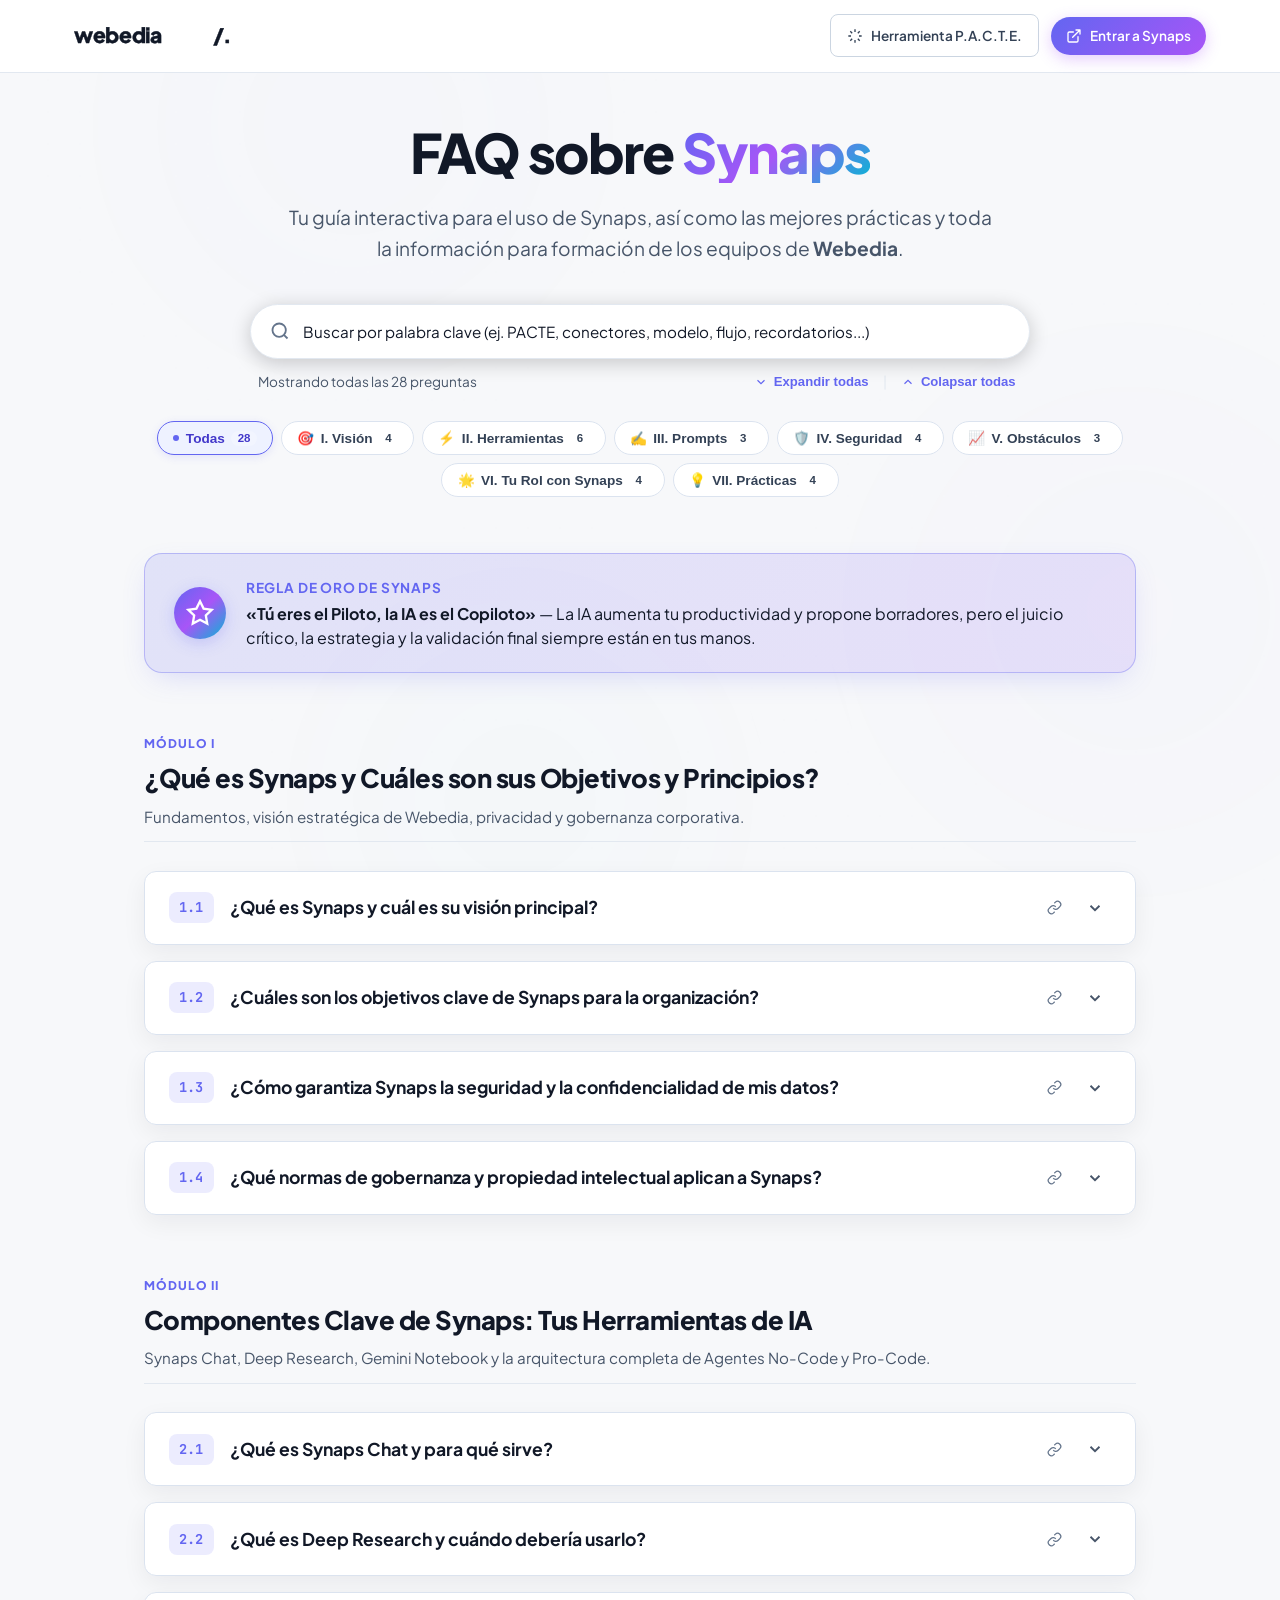
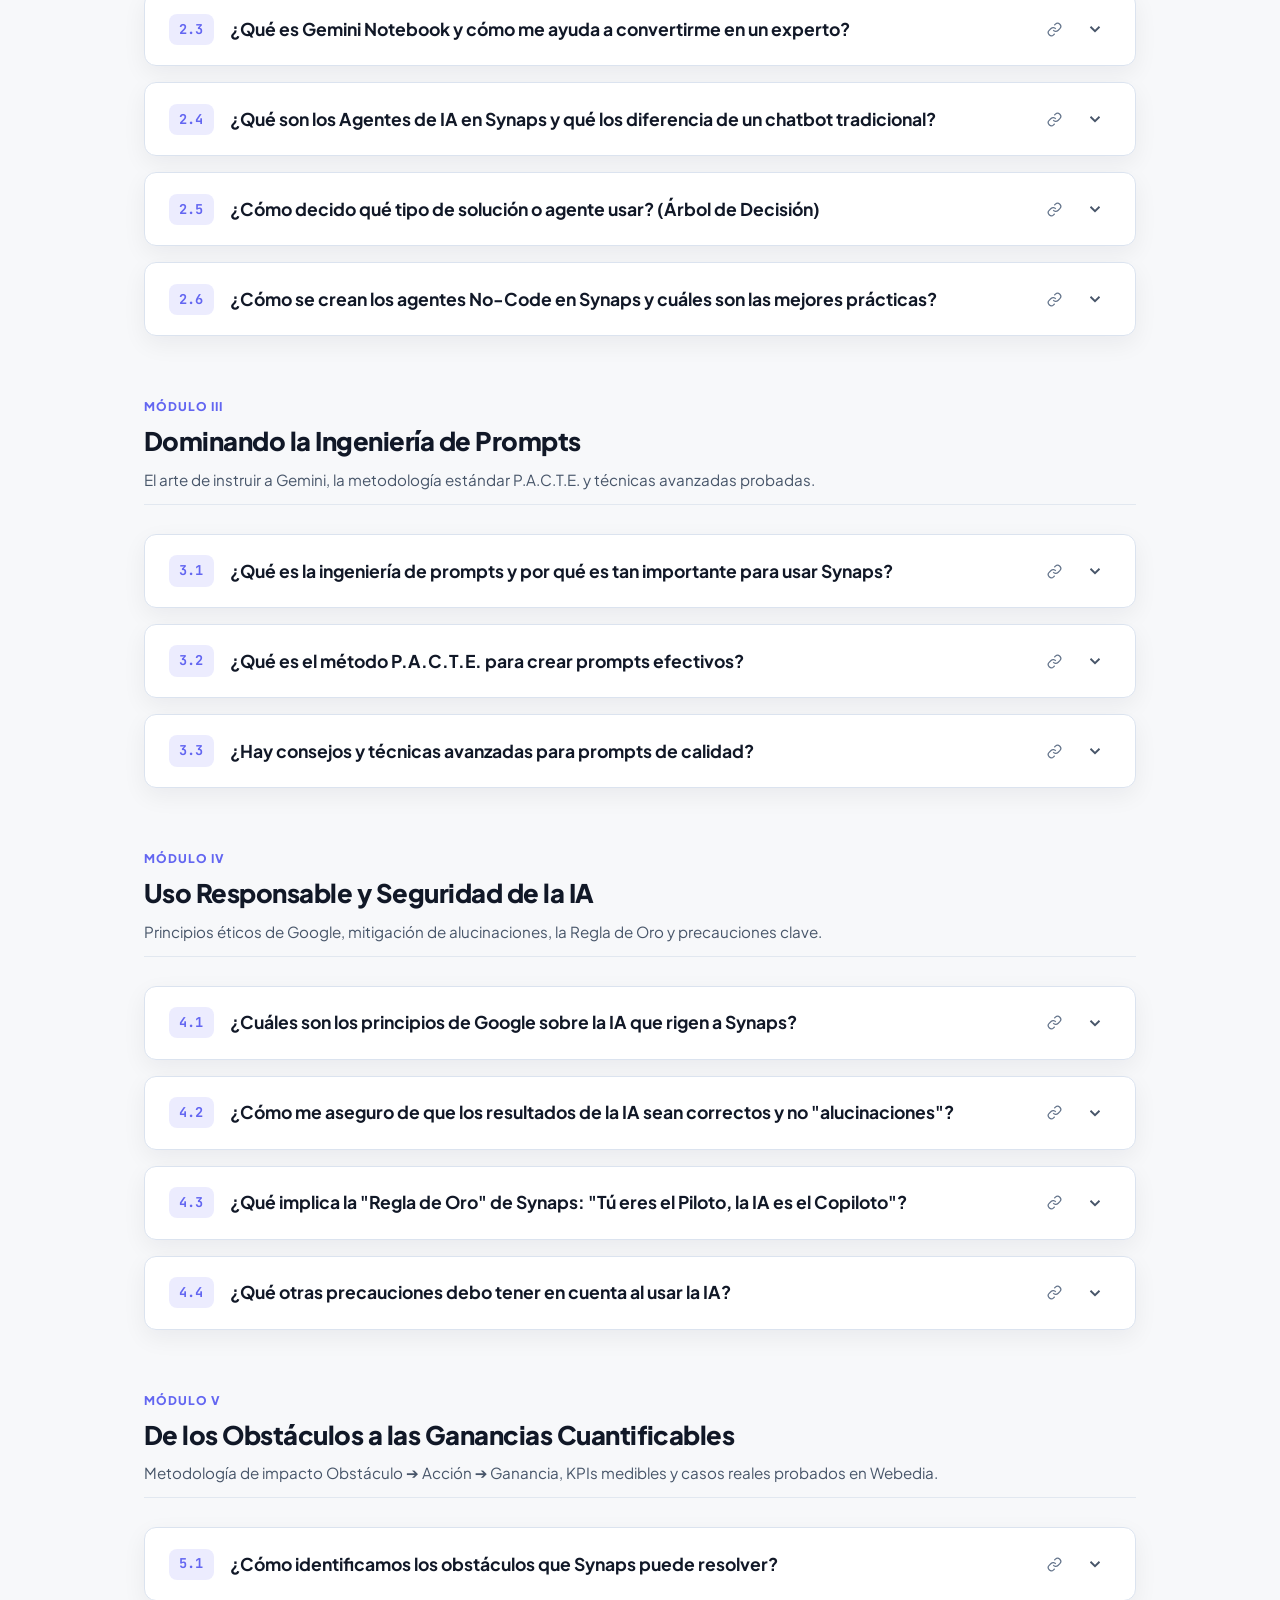
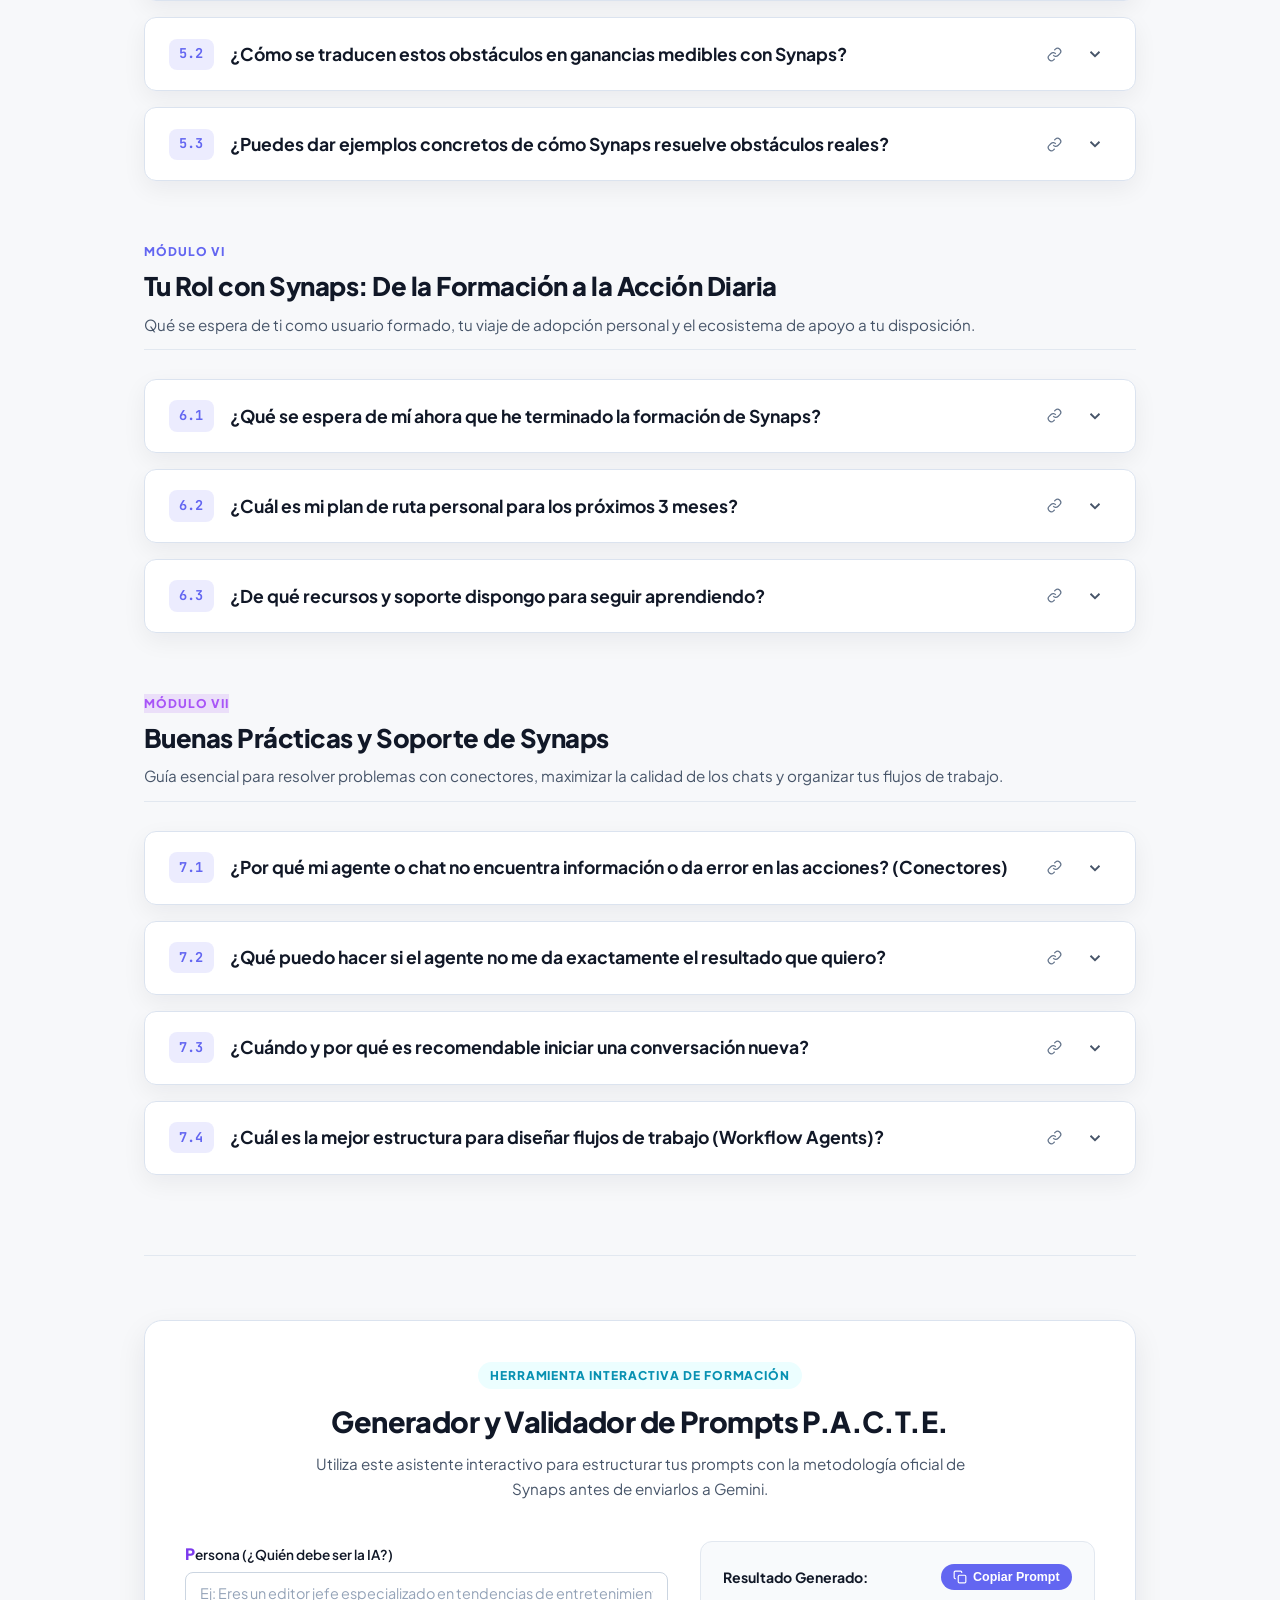
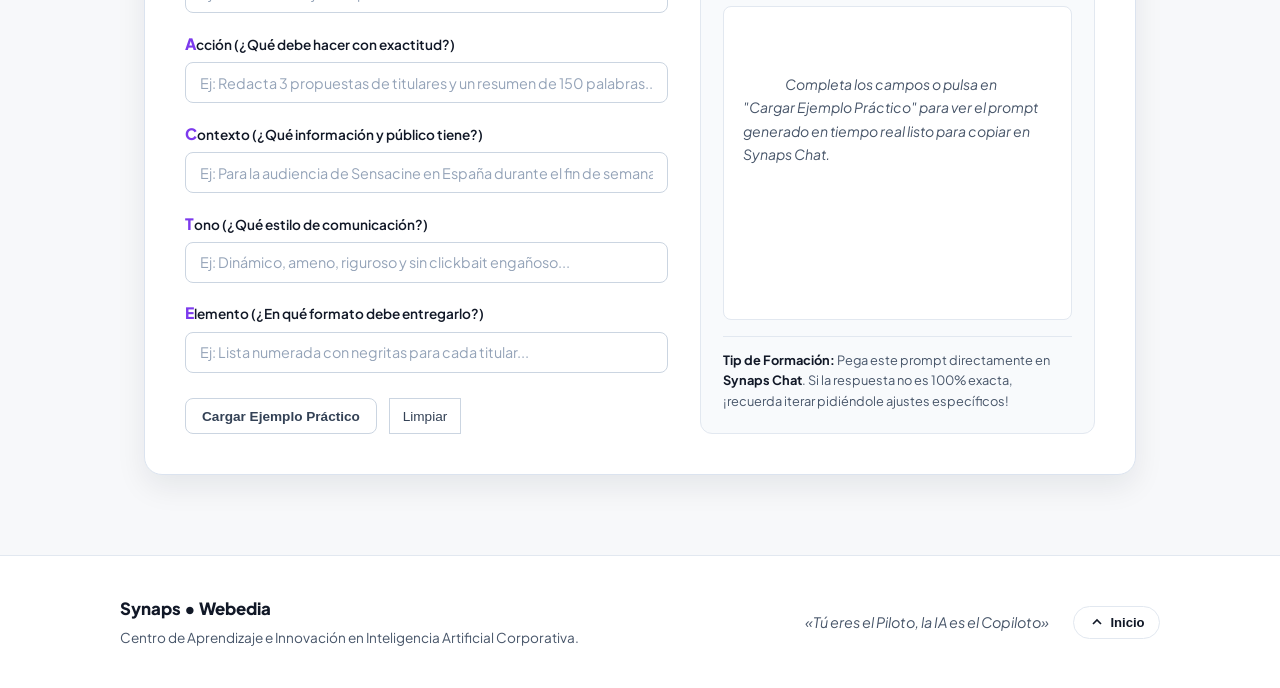
==== index.html @ 504e868b "Update index.html" ====
<!DOCTYPE html>

<html lang="es">

<head>

  <meta charset="UTF-8">

  <meta name="viewport" content="width=device-width, initial-scale=1.0">

  <title>Synaps FAQ | Centro de Formación Webedia</title>

  <meta name="description" content="Portal interactivo de FAQ y Guía de Formación de Synaps, la plataforma de Inteligencia Artificial de Webedia.">

  <link rel="preconnect" href="https://fonts.googleapis.com">

  <link rel="preconnect" href="https://fonts.gstatic.com" crossorigin>

  <link href="https://fonts.googleapis.com/css2?family=Plus+Jakarta+Sans:wght@400;500;600;700;800&family=JetBrains+Mono:wght@400;600&display=swap" rel="stylesheet">

  <link rel="stylesheet" href="styles.css">

  <style>

    /* Alineación y centrado de las tarjetas de soporte en 6.3 */

    .support-resources-grid {

      display: flex !important;

      flex-wrap: wrap !important;

      justify-content: center !important;

      gap: 1.25rem !important;

    }

    .support-resources-grid .resource-card {

      flex: 0 1 calc(33.333% - 1.25rem) !important;

      min-width: 280px !important;

      box-sizing: border-box !important;

    }

    @media (max-width: 992px) {

      .support-resources-grid .resource-card {

        flex: 0 1 calc(50% - 1.25rem) !important;

      }

    }

    @media (max-width: 640px) {

      .support-resources-grid .resource-card {

        flex: 0 1 100% !important;

      }

    }



    /* Estilo contenedor para la imagen de los conectores */

    .connector-image-container {

      margin: 1.5rem 0;

      border-radius: 12px;

      overflow: hidden;

      border: 1px solid rgba(255, 255, 255, 0.1);

      background: rgba(0, 0, 0, 0.3);

      display: flex;

      justify-content: center;

      box-shadow: 0 8px 30px rgba(0,0,0,0.3);

    }

    .connector-image-container img {

      max-width: 100%;

      height: auto;

      display: block;

    }

    

    /* Ajuste visual para el botón de Synaps con degradado morado corporativo */

    .synaps-btn {

      background: linear-gradient(135deg, #6366f1 0%, #a855f7 100%) !important;

      color: #ffffff !important;

      border: none !important;

      box-shadow: 0 4px 15px rgba(168, 85, 247, 0.3) !important;

      transition: all 0.3s ease !important;

    }

    .synaps-btn:hover {

      transform: translateY(-2px) !important;

      box-shadow: 0 6px 20px rgba(168, 85, 247, 0.5) !important;

    }

  </style>

</head>

<body data-theme="light">

  <!-- Fondo con efecto de red neuronal -->

  <div class="neural-bg" aria-hidden="true">

    <div class="glow-orb orb-1"></div>

    <div class="glow-orb orb-2"></div>

    <div class="glow-orb orb-3"></div>

    <div class="grid-overlay"></div>

  </div>

  <!-- Barra de Navegación Superior -->

  <header class="site-header">

    <div class="header-container">

      <div class="brand">

        <!-- Logo SVG Webedia limpio y transparente sin títulos adyacentes -->

        <div class="logo-icon" style="width: auto; height: 32px; display: flex; align-items: center;">

          <svg viewBox="0 0 520 80" xmlns="http://www.w3.org/2000/svg" style="height: 30px; width: auto; background: transparent;" aria-label="Webedia">

            <text x="0" y="58" font-family="'Plus Jakarta Sans', system-ui, sans-serif" font-size="56" font-weight="800" fill="#ffffff" letter-spacing="-1">webedia</text>

            <text x="370" y="58" font-family="'Plus Jakarta Sans', system-ui, sans-serif" font-size="56" font-weight="800" fill="#6366f1" letter-spacing="-1">/.</text>

          </svg>

        </div>

      </div>

      <div class="header-actions" style="display: flex; gap: 0.75rem; align-items: center;">

        <a href="#pacte-generator" class="header-btn secondary-btn" title="Generador interactivo de Prompts P.A.C.T.E.">

          <svg width="16" height="16" viewBox="0 0 24 24" fill="none" stroke="currentColor" stroke-width="2"><path d="M12 2v4M12 18v4M4.93 4.93l2.83 2.83M16.24 16.24l2.83 2.83M2 12h4M18 12h4M4.93 19.07l2.83-2.83M16.24 7.76l2.83-2.83"/></svg>

          <span>Herramienta P.A.C.T.E.</span>

        </a>

        <!-- Botón de Acceso a Synaps -->

        <a href="https://synaps.webedia-group.com/" target="_blank" class="header-btn synaps-btn" title="Ir a Synaps AI Webedia">

          <svg width="16" height="16" viewBox="0 0 24 24" fill="none" stroke="currentColor" stroke-width="2" stroke-linecap="round" stroke-linejoin="round"><path d="M15 3h6v6M10 14L21 3M18 13v6a2 2 0 0 1-2 2H5a2 2 0 0 1-2-2V8a2 2 0 0 1 2-2h6"/></svg>

          <span>Entrar a Synaps</span>

        </a>

      </div>

    </div>

  </header>

  <main class="main-content">

    <!-- Hero Section -->

    <section class="hero-section">

      <h1 class="hero-title">

        FAQ sobre <span class="gradient-text">Synaps</span>

      </h1>

      <p class="hero-subtitle">

        Tu guía interactiva para el uso de Synaps, así como las mejores prácticas y toda la información para formación de los equipos de <strong>Webedia</strong>.

      </p>

      <!-- Barra de Búsqueda Interactiva -->

      <div class="search-wrapper">

        <div class="search-box">

          <svg class="search-icon" width="20" height="20" viewBox="0 0 24 24" fill="none" stroke="currentColor" stroke-width="2.2">

            <circle cx="11" cy="11" r="8"></circle>

            <path d="m21 21-4.35-4.35"></path>

          </svg>

          <input 

            type="search" 

            id="faqSearchInput" 

            placeholder="Buscar por palabra clave (ej. PACTE, conectores, modelo, flujo, recordatorios...)" 

            autocomplete="off"

            aria-label="Buscar preguntas y respuestas en el FAQ"

          >

          <button id="clearSearchBtn" class="clear-btn" title="Limpiar búsqueda" aria-label="Limpiar búsqueda" style="display: none;">

            <svg width="16" height="16" viewBox="0 0 24 24" fill="none" stroke="currentColor" stroke-width="2.5"><line x1="18" y1="6" x2="6" y2="18"></line><line x1="6" y1="6" x2="18" y2="18"></line></svg>

          </button>

        </div>

        <div class="search-status-bar">

          <span id="searchResultCount" class="result-count">Mostrando todas las 28 preguntas</span>

          <div class="expand-collapse-controls">

            <button id="expandAllBtn" class="text-action-btn">

              <svg width="14" height="14" viewBox="0 0 24 24" fill="none" stroke="currentColor" stroke-width="2"><polyline points="6 9 12 15 18 9"></polyline></svg>

              Expandir todas

            </button>

            <span class="divider">|</span>

            <button id="collapseAllBtn" class="text-action-btn">

              <svg width="14" height="14" viewBox="0 0 24 24" fill="none" stroke="currentColor" stroke-width="2"><polyline points="18 15 12 9 6 15"></polyline></svg>

              Colapsar todas

            </button>

          </div>

        </div>

      </div>

      <!-- Filtros por Categoría (Pills) -->

      <nav class="category-filters" aria-label="Filtro de módulos del FAQ">

        <button class="filter-pill active" data-category="all">

          <span class="pill-dot"></span>

          Todas <span class="pill-count">28</span>

        </button>

        <button class="filter-pill" data-category="vision">

          <span class="pill-icon">🎯</span>

          I. Visión <span class="pill-count">4</span>

        </button>

        <button class="filter-pill" data-category="tools">

          <span class="pill-icon">⚡</span>

          II. Herramientas <span class="pill-count">6</span>

        </button>

        <button class="filter-pill" data-category="prompts">

          <span class="pill-icon">✍️</span>

          III. Prompts <span class="pill-count">3</span>

        </button>

        <button class="filter-pill" data-category="safety">

          <span class="pill-icon">🛡️</span>

          IV. Seguridad <span class="pill-count">4</span>

        </button>

        <button class="filter-pill" data-category="roi">

          <span class="pill-icon">📈</span>

          V. Obstáculos <span class="pill-count">3</span>

        </button>

        <button class="filter-pill" data-category="champions">

          <span class="pill-icon">🌟</span>

          VI. Tu Rol con Synaps <span class="pill-count">4</span>

        </button>

        <button class="filter-pill" data-category="bestpractices" style="border-color: rgba(168, 85, 247, 0.45);">

          <span class="pill-icon">💡</span>

          VII. Prácticas <span class="pill-count">4</span>

        </button>

      </nav>

    </section>

    <!-- Banner Regla de Oro -->

    <div class="golden-rule-banner">

      <div class="banner-icon">

        <svg width="28" height="28" viewBox="0 0 24 24" fill="none" stroke="currentColor" stroke-width="2"><polygon points="12 2 15.09 8.26 22 9.27 17 14.14 18.18 21.02 12 17.77 5.82 21.02 7 14.14 2 9.27 8.91 8.26 12 2"/></svg>

      </div>

      <div class="banner-content">

        <div class="banner-title">Regla de Oro de Synaps</div>

        <div class="banner-text">

          <strong>«Tú eres el Piloto, la IA es el Copiloto»</strong> — La IA aumenta tu productividad y propone borradores, pero el juicio crítico, la estrategia y la validación final siempre están en tus manos.

        </div>

      </div>

    </div>

    <!-- Contenedor Principal de Preguntas del FAQ -->

    <section class="faq-container" id="faqList">

      <!-- ==================== SECCIÓN I ==================== -->

      <div class="faq-section-block" data-section="vision" id="seccion-vision">

        <div class="section-header">

          <div class="section-tag">Módulo I</div>

          <h2 class="section-title">¿Qué es Synaps y Cuáles son sus Objetivos y Principios?</h2>

          <p class="section-desc">Fundamentos, visión estratégica de Webedia, privacidad y gobernanza corporativa.</p>

        </div>

        <!-- Pregunta 1.1 -->

        <article class="faq-card" data-category="vision" id="faq-1-1">

          <details class="faq-details">

            <summary class="faq-summary">

              <div class="summary-left">

                <span class="q-number">1.1</span>

                <h3 class="q-title">¿Qué es Synaps y cuál es su visión principal?</h3>

              </div>

              <div class="summary-actions">

                <button class="copy-link-btn" title="Copiar enlace directo" aria-label="Copiar enlace">

                  <svg width="15" height="15" viewBox="0 0 24 24" fill="none" stroke="currentColor" stroke-width="2"><path d="M10 13a5 5 0 0 0 7.54.54l3-3a5 5 0 0 0-7.07-7.07l-1.72 1.71"></path><path d="M14 11a5 5 0 0 0-7.54-.54l-3 3a5 5 0 0 0 7.07 7.07l1.71-1.71"></path></svg>

                </button>

                <span class="chevron-icon" aria-hidden="true"><svg width="18" height="18" viewBox="0 0 24 24" fill="none" stroke="currentColor" stroke-width="2.5"><polyline points="6 9 12 15 18 9"></polyline></svg></span>

              </div>

            </summary>

            <div class="faq-content">

              <p>

                <strong>Synaps</strong> es la <strong>plataforma de inteligencia artificial de Webedia</strong>, inspirada en las sinapsis del cerebro humano. Actúa como una <strong>puerta de entrada única y segura a la inteligencia artificial de Google</strong> (Gemini Enterprise) para todos los equipos de <strong>Webedia</strong>.

              </p>

              <div class="callout-box">

                <div class="callout-title">🎯 Visión Estratégica</div>

                <p>Impulsar la <strong>Visión y la Eficiencia</strong> dentro de la organización como pilar fundamental de la <strong>Hoja de Ruta 2026–2027</strong>. Simboliza la red neuronal, la interconexión de habilidades multidisciplinares y la velocidad de pensamiento aumentada de la IA empresarial.</p>

              </div>

            </div>

          </details>

        </article>

        <!-- Pregunta 1.2 -->

        <article class="faq-card" data-category="vision" id="faq-1-2">

          <details class="faq-details">

            <summary class="faq-summary">

              <div class="summary-left">

                <span class="q-number">1.2</span>

                <h3 class="q-title">¿Cuáles son los objetivos clave de Synaps para la organización?</h3>

              </div>

              <div class="summary-actions">

                <button class="copy-link-btn" title="Copiar enlace directo" aria-label="Copiar enlace">

                  <svg width="15" height="15" viewBox="0 0 24 24" fill="none" stroke="currentColor" stroke-width="2"><path d="M10 13a5 5 0 0 0 7.54.54l3-3a5 5 0 0 0-7.07-7.07l-1.72 1.71"></path><path d="M14 11a5 5 0 0 0-7.54-.54l-3 3a5 5 0 0 0 7.07 7.07l1.71-1.71"></path></svg>

                </button>

                <span class="chevron-icon" aria-hidden="true"><svg width="18" height="18" viewBox="0 0 24 24" fill="none" stroke="currentColor" stroke-width="2.5"><polyline points="6 9 12 15 18 9"></polyline></svg></span>

              </div>

            </summary>

            <div class="faq-content">

              <p>Los objetivos estratégicos establecidos para el despliegue global de Synaps son:</p>

              <div class="grid-cards-2">

                <div class="info-card">

                  <div class="info-card-header"><span class="info-icon">👥</span><strong>500 Usuarios Formados</strong></div>

                  <p>Alcanzar 500 profesionales formados y totalmente operativos en el uso de Synaps para <strong>diciembre de 2026</strong>.</p>

                </div>

                <div class="info-card">

                  <div class="info-card-header"><span class="info-icon">⚙️</span><strong>Fábrica de Casos de Uso</strong></div>

                  <p>Consolidar una factoría interna de soluciones para multiplicar la eficiencia operativa diaria en todas las unidades.</p>

                </div>

                <div class="info-card">

                  <div class="info-card-header"><span class="info-icon">⏱️</span><strong>Ahorro de Miles de Horas</strong></div>

                  <p>Liberar a nuestros equipos de tareas manuales repetitivas, ahorrando miles de horas de trabajo al año.</p>

                </div>

                <div class="info-card">

                  <div class="info-card-header"><span class="info-icon">🚀</span><strong>Maximizar el Valor Añadido</strong></div>

                  <p>Reorientar el talento humano hacia la creación artística, el pensamiento estratégico y la innovación de negocio.</p>

                </div>

              </div>

            </div>

          </details>

        </article>

        <!-- Pregunta 1.3 -->

        <article class="faq-card" data-category="vision" id="faq-1-3">

          <details class="faq-details">

            <summary class="faq-summary">

              <div class="summary-left">

                <span class="q-number">1.3</span>

                <h3 class="q-title">¿Cómo garantiza Synaps la seguridad y la confidencialidad de mis datos?</h3>

              </div>

              <div class="summary-actions">

                <button class="copy-link-btn" title="Copiar enlace directo" aria-label="Copiar enlace">

                  <svg width="15" height="15" viewBox="0 0 24 24" fill="none" stroke="currentColor" stroke-width="2"><path d="M10 13a5 5 0 0 0 7.54.54l3-3a5 5 0 0 0-7.07-7.07l-1.72 1.71"></path><path d="M14 11a5 5 0 0 0-7.54-.54l-3 3a5 5 0 0 0 7.07 7.07l1.71-1.71"></path></svg>

                </button>

                <span class="chevron-icon" aria-hidden="true"><svg width="18" height="18" viewBox="0 0 24 24" fill="none" stroke="currentColor" stroke-width="2.5"><polyline points="6 9 12 15 18 9"></polyline></svg></span>

              </div>

            </summary>

            <div class="faq-content">

              <p>

                Synaps está concebido bajo el principio de <strong>«extensión del usuario»</strong>: solo puede acceder a la información sobre la cual tienes <strong>permiso personal explícito</strong> en tus cuentas corporativas.

              </p>

              <div class="callout-box">

                <div class="callout-title">🔒 Entorno Sellado («Walled Garden»)</div>

                <p>Tus prompts y datos empresariales permanecen estrictamente dentro del perímetro seguro de Webedia:</p>

              </div>

              <ul class="styled-list">

                <li><strong>Sin Entrenamiento Externo:</strong> Tus datos NUNCA se utilizan para entrenar modelos de Gemini externos ni de terceros.</li>

                <li><strong>Privacidad Total:</strong> Tu información no se comparte, no se vende ni se usa con fines publicitarios.</li>

                <li><strong>Seguridad Enterprise & ACLs:</strong> Estricta adhesión a permisos de acceso existentes, prevención de pérdida de datos (DLP), auditoría y cumplimiento normativo.</li>

                <li><strong>Cifrado Avanzado:</strong> Protección de datos con cifrado robusto del lado del cliente para salvaguardar información sensible.</li>

              </ul>

            </div>

          </details>

        </article>

        <!-- Pregunta 1.4 -->

        <article class="faq-card" data-category="vision" id="faq-1-4">

          <details class="faq-details">

            <summary class="faq-summary">

              <div class="summary-left">

                <span class="q-number">1.4</span>

                <h3 class="q-title">¿Qué normas de gobernanza y propiedad intelectual aplican a Synaps?</h3>

              </div>

              <div class="summary-actions">

                <button class="copy-link-btn" title="Copiar enlace directo" aria-label="Copiar enlace">

                  <svg width="15" height="15" viewBox="0 0 24 24" fill="none" stroke="currentColor" stroke-width="2"><path d="M10 13a5 5 0 0 0 7.54.54l3-3a5 5 0 0 0-7.07-7.07l-1.72 1.71"></path><path d="M14 11a5 5 0 0 0-7.54-.54l-3 3a5 5 0 0 0 7.07 7.07l1.71-1.71"></path></svg>

                </button>

                <span class="chevron-icon" aria-hidden="true"><svg width="18" height="18" viewBox="0 0 24 24" fill="none" stroke="currentColor" stroke-width="2.5"><polyline points="6 9 12 15 18 9"></polyline></svg></span>

              </div>

            </summary>

            <div class="faq-content">

              <p>Para asegurar un entorno ordenado y proteger los activos estratégicos de la empresa:</p>

              <ul class="styled-list">

                <li><strong>Propiedad de Webedia:</strong> Cualquier agente, flujo o prompt desarrollado en la plataforma Synaps pertenece a Webedia.</li>

                <li><strong>Continuidad del Negocio:</strong> Los agentes operativos críticos deben ser compartidos o transferidos al equipo si un colaborador cambia de posición o se marcha.</li>

                <li><strong>Roles Asignados:</strong> Se aconseja designar formalmente un <em>«propietario» (owner)</em> y un <em>«alterno»</em> para cada agente en producción.</li>

                <li><strong>Protocolo de Offboarding:</strong> La reasignación de accesos en Synaps forma parte del proceso de baja o transición corporativa estándar.</li>

              </ul>

            </div>

          </details>

        </article>

      </div>

      <!-- ==================== SECCIÓN II ==================== -->

      <div class="faq-section-block" data-section="tools" id="seccion-tools">

        <div class="section-header">

          <div class="section-tag">Módulo II</div>

          <h2 class="section-title">Componentes Clave de Synaps: Tus Herramientas de IA</h2>

          <p class="section-desc">Synaps Chat, Deep Research, Gemini Notebook y la arquitectura completa de Agentes No-Code y Pro-Code.</p>

        </div>

        <!-- Pregunta 2.1 -->

        <article class="faq-card" data-category="tools" id="faq-2-1">

          <details class="faq-details">

            <summary class="faq-summary">

              <div class="summary-left">

                <span class="q-number">2.1</span>

                <h3 class="q-title">¿Qué es Synaps Chat y para qué sirve?</h3>

              </div>

              <div class="summary-actions">

                <button class="copy-link-btn" title="Copiar enlace directo" aria-label="Copiar enlace">

                  <svg width="15" height="15" viewBox="0 0 24 24" fill="none" stroke="currentColor" stroke-width="2"><path d="M10 13a5 5 0 0 0 7.54.54l3-3a5 5 0 0 0-7.07-7.07l-1.72 1.71"></path><path d="M14 11a5 5 0 0 0-7.54-.54l-3 3a5 5 0 0 0 7.07 7.07l1.71-1.71"></path></svg>

                </button>

                <span class="chevron-icon" aria-hidden="true"><svg width="18" height="18" viewBox="0 0 24 24" fill="none" stroke="currentColor" stroke-width="2.5"><polyline points="6 9 12 15 18 9"></polyline></svg></span>

              </div>

            </summary>

            <div class="faq-content">

              <p>

                <strong>Synaps Chat</strong> (también denominado Synaps Search) es la <strong>interfaz conversacional principal</strong> de Gemini Enterprise, diseñada para resolver consultas, generar contenidos y agilizar tareas cotidianas como tu asistente inteligente diario.

              </p>

              <div class="feature-box">

                <h4>🔄 ¿Cómo funciona y qué integra?</h4>

                <p>Ingresas una instrucción o prompt y Gemini activa sus capacidades coordinadas con la Búsqueda de Google y conectores corporativos autorizados. Puede consultar en tiempo real tus repositorios internos (<strong>Gmail, Google Drive, Google Calendar</strong>) o herramientas empresariales (<strong>Salesforce, CRM</strong>). Puedes usar <code>@</code> para invocar a agentes especialistas directamente en la conversación.</p>

              </div>

              <div class="grid-cards-2 mt-3">

                <div class="info-card">

                  <div class="info-card-header"><span class="info-icon">🧠</span><strong>Función «Memorize»</strong></div>

                  <p>Guarda tus preferencias de trabajo persistentes (formato, tono o proyectos en curso). Si un prompt contradice una memoria guardada, la instrucción actual prevalece.</p>

                </div>

                <div class="info-card">

                  <div class="info-card-header"><span class="info-icon">📌</span><strong>Chats Anclados («Pinned Chats»)</strong></div>

                  <p>Sirven exclusivamente para tu organización visual diaria. No confieren mayor relevancia cognitiva al modelo ni afectan sesiones independientes.</p>

                </div>

              </div>

              <div class="callout-box warning-theme mt-3">

                <div class="callout-title">⏳ Regla de Caducidad de 180 Días</div>

                <p>Todas las conversaciones tienen una vida útil máxima de <strong>180 días</strong>. Synaps Chat no es un archivo documental; almacena tus prompts clave y entregables finales en Google Drive o tus carpetas de trabajo habituales.</p>

              </div>

              <p class="mt-2"><strong>Qué NO puede hacer:</strong> Ejecutar procesos desatendidos continuos (para eso están los <em>Workflow Agents</em>), conectarse a fuentes externas no autorizadas o alternar a modelos no homologados (opera con las versiones oficiales de Gemini Pro y Flash).</p>

            </div>

          </details>

        </article>

        <!-- Pregunta 2.2 -->

        <article class="faq-card" data-category="tools" id="faq-2-2">

          <details class="faq-details">

            <summary class="faq-summary">

              <div class="summary-left">

                <span class="q-number">2.2</span>

                <h3 class="q-title">¿Qué es Deep Research y cuándo debería usarlo?</h3>

              </div>

              <div class="summary-actions">

                <button class="copy-link-btn" title="Copiar enlace directo" aria-label="Copiar enlace">

                  <svg width="15" height="15" viewBox="0 0 24 24" fill="none" stroke="currentColor" stroke-width="2"><path d="M10 13a5 5 0 0 0 7.54.54l3-3a5 5 0 0 0-7.07-7.07l-1.72 1.71"></path><path d="M14 11a5 5 0 0 0-7.54-.54l-3 3a5 5 0 0 0 7.07 7.07l1.71-1.71"></path></svg>

                </button>

                <span class="chevron-icon" aria-hidden="true"><svg width="18" height="18" viewBox="0 0 24 24" fill="none" stroke="currentColor" stroke-width="2.5"><polyline points="6 9 12 15 18 9"></polyline></svg></span>

              </div>

            </summary>

            <div class="faq-content">

              <p>

                <strong>Deep Research</strong> es un agente autónomo de Synaps que actúa como un <strong>analista aumentado</strong>. Es capaz de <strong>cruzar, comparar y sintetizar información</strong> de múltiples fuentes web y documentales heterogéneas para análisis estratégicos de alta complejidad.

              </p>

              <div class="grid-cards-2">

                <div class="benefit-card">

                  <div class="benefit-title">💎 Casos de uso ideales</div>

                  <ul>

                    <li>Análisis profundo de competidores, licitaciones y benchmarking de mercado.</li>

                    <li>Elaboración de informes de tendencias e inteligencia comercial 360°.</li>

                    <li>Construcción de argumentarios comerciales basados en documentación densa.</li>

                  </ul>

                </div>

                <div class="benefit-card">

                  <div class="benefit-title">⚠️ Pautas y limitaciones</div>

                  <ul>

                    <li><strong>Alto consumo de recursos:</strong> Realiza múltiples búsquedas autónomas en bucle y puede demorar hasta 10 minutos. Úsalo con criterio.</li>

                    <li><strong>Sin acceso a Paywalls:</strong> Rastrea la web pública abierta; no puede sortear muros de pago ni accesos con login.</li>

                    <li><strong>Alcance preciso:</strong> Acota el objetivo en el prompt para evitar informes genéricos o diluidos.</li>

                    <li><strong>Verificación activa:</strong> Aunque cita enlaces web, comprueba siempre los extractos citados.</li>

                  </ul>

                </div>

              </div>

            </div>

          </details>

        </article>

        <!-- Pregunta 2.3 -->

        <article class="faq-card" data-category="tools" id="faq-2-3">

          <details class="faq-details">

            <summary class="faq-summary">

              <div class="summary-left">

                <span class="q-number">2.3</span>

                <h3 class="q-title">¿Qué es Gemini Notebook y cómo me ayuda a convertirme en un experto?</h3>

              </div>

              <div class="summary-actions">

                <button class="copy-link-btn" title="Copiar enlace directo" aria-label="Copiar enlace">

                  <svg width="15" height="15" viewBox="0 0 24 24" fill="none" stroke="currentColor" stroke-width="2"><path d="M10 13a5 5 0 0 0 7.54.54l3-3a5 5 0 0 0-7.07-7.07l-1.72 1.71"></path><path d="M14 11a5 5 0 0 0-7.54-.54l-3 3a5 5 0 0 0 7.07 7.07l1.71-1.71"></path></svg>

                </button>

                <span class="chevron-icon" aria-hidden="true"><svg width="18" height="18" viewBox="0 0 24 24" fill="none" stroke="currentColor" stroke-width="2.5"><polyline points="6 9 12 15 18 9"></polyline></svg></span>

              </div>

            </summary>

            <div class="faq-content">

              <p>

                <strong>Gemini Notebook</strong> (anteriormente NotebookLM) te permite crear tu propio <strong>experto temático en IA</strong> anclado en tus documentos de referencia (contratos, auditorías, normativas, CVs, políticas o manuales). Responderá <strong>ÚNICAMENTE basándose en las fuentes que cargues</strong>, citando siempre página y párrafo exactos.

              </p>

              <div class="specs-grid">

                <div class="spec-item">

                  <span class="spec-number">Hasta 300</span>

                  <span class="spec-desc">Fuentes autorizadas por cuaderno (PDFs, Google Docs, Slides, URLs, vídeos de YouTube o audio)</span>

                </div>

                <div class="spec-item">

                  <span class="spec-number">500.000</span>

                  <span class="spec-desc">Palabras por fuente (hasta 200 MB por archivo local), procesando cientos de páginas al instante</span>

                </div>

                <div class="spec-item">

                  <span class="spec-number">Audio Podcast</span>

                  <span class="spec-desc">Resúmenes dinámicos en audio a dos voces, guías de estudio, FAQs estructuradas y mapas conceptuales</span>

                </div>

              </div>

              <div class="callout-box mt-3">

                <div class="callout-title">💡 Buenas Prácticas de Notebook</div>

                <p>Crea <strong>cuadernos monotemáticos</strong> dedicados a un único proyecto o cliente. Recuerda que no tiene sincronización dinámica automática: si un archivo cambia, vuelve a importarlo y purga fuentes obsoletas.</p>

              </div>

            </div>

          </details>

        </article>

        <!-- Pregunta 2.4 -->

        <article class="faq-card" data-category="tools" id="faq-2-4">

          <details class="faq-details">

            <summary class="faq-summary">

              <div class="summary-left">

                <span class="q-number">2.4</span>

                <h3 class="q-title">¿Qué son los Agentes de IA en Synaps y qué los diferencia de un chatbot tradicional?</h3>

              </div>

              <div class="summary-actions">

                <button class="copy-link-btn" title="Copiar enlace directo" aria-label="Copiar enlace">

                  <svg width="15" height="15" viewBox="0 0 24 24" fill="none" stroke="currentColor" stroke-width="2"><path d="M10 13a5 5 0 0 0 7.54.54l3-3a5 5 0 0 0-7.07-7.07l-1.72 1.71"></path><path d="M14 11a5 5 0 0 0-7.54-.54l-3 3a5 5 0 0 0 7.07 7.07l1.71-1.71"></path></svg>

                </button>

                <span class="chevron-icon" aria-hidden="true"><svg width="18" height="18" viewBox="0 0 24 24" fill="none" stroke="currentColor" stroke-width="2.5"><polyline points="6 9 12 15 18 9"></polyline></svg></span>

              </div>

            </summary>

            <div class="faq-content">

              <p>

                Los <strong>Agentes de IA</strong> representan la transición de una herramienta puntual a un <strong>colaborador virtual proactivo</strong>, capaz de razonar, descomponer objetivos en subtareas, interactuar con herramientas corporativas y adaptarse a imprevistos.

              </p>

              <div class="vs-comparison">

                <div class="vs-col chatbot-col">

                  <div class="vs-tag">Chatbot Tradicional</div>

                  <p class="vs-metaphor">«Como una centralita telefónica automática»</p>

                  <ul>

                    <li>Sigue guiones estáticos y respuestas rígidas.</li>

                    <li>1 Pregunta = 1 Respuesta inmediata.</li>

                    <li>Se detiene a la espera de la siguiente orden manual.</li>

                  </ul>

                </div>

                <div class="vs-col agent-col">

                  <div class="vs-tag highlight">Agente de IA Synaps</div>

                  <p class="vs-metaphor">«Como un compañero de equipo experimentado»</p>

                  <ul>

                    <li>Comprende el objetivo global y planifica el flujo de trabajo.</li>

                    <li>Ejecuta múltiples acciones coordinadas entre varias aplicaciones.</li>

                    <li>Resuelve obstáculos de manera autónoma durante la ejecución.</li>

                  </ul>

                </div>

              </div>

            </div>

          </details>

        </article>

        <!-- Pregunta 2.5 -->

        <article class="faq-card" data-category="tools" id="faq-2-5">

          <details class="faq-details">

            <summary class="faq-summary">

              <div class="summary-left">

                <span class="q-number">2.5</span>

                <h3 class="q-title">¿Cómo decido qué tipo de solución o agente usar? (Árbol de Decisión)</h3>

              </div>

              <div class="summary-actions">

                <button class="copy-link-btn" title="Copiar enlace directo" aria-label="Copiar enlace">

                  <svg width="15" height="15" viewBox="0 0 24 24" fill="none" stroke="currentColor" stroke-width="2"><path d="M10 13a5 5 0 0 0 7.54.54l3-3a5 5 0 0 0-7.07-7.07l-1.72 1.71"></path><path d="M14 11a5 5 0 0 0-7.54-.54l-3 3a5 5 0 0 0 7.07 7.07l1.71-1.71"></path></svg>

                </button>

                <span class="chevron-icon" aria-hidden="true"><svg width="18" height="18" viewBox="0 0 24 24" fill="none" stroke="currentColor" stroke-width="2.5"><polyline points="6 9 12 15 18 9"></polyline></svg></span>

              </div>

            </summary>

            <div class="faq-content">

              <p>La regla fundamental es <strong>empezar siempre por la solución más sencilla</strong> antes de escalar:</p>

              <div class="decision-ladder">

                <div class="ladder-steps">

                  <div class="step-badge">1. ¿Es una tarea puntual?</div>

                  <span><strong>SÍ ➔</strong> Utiliza <strong>Synaps Chat con un Prompt simple</strong>.</span>

                </div>

                <div class="ladder-steps">

                  <div class="step-badge">2. ¿Instrucciones repetitivas?</div>

                  <span><strong>NO ➔</strong> Guarda un <strong>Prompt Guardado (Saved Prompt)</strong> reutilizable para ti o tu equipo.</span>

                </div>

                <div class="ladder-steps">

                  <div class="step-badge">3. ¿Requiere lógica compleja o APIs externas?</div>

                  <span><strong>SÍ ➔</strong> Escala a un <strong>Agente Pro-Code</strong> desarrollado junto al equipo técnico.</span>

                </div>

                <div class="ladder-steps">

                  <div class="step-badge">4. ¿Automatización sin código (No-Code)?</div>

                  <span>

                    • Si es una <strong>conversación interactiva</strong> ➔ <strong>Agente de Chat</strong>.<br>

                    • Si es un <strong>proceso desatendido paso a paso</strong> (ej. Gmail a Sheets) ➔ <strong>Agente de Flujo (Workflow Agent)</strong>.

                  </span>

                </div>

              </div>

            </div>

          </details>

        </article>

        <!-- Pregunta 2.6 -->

        <article class="faq-card" data-category="tools" id="faq-2-6">

          <details class="faq-details">

            <summary class="faq-summary">

              <div class="summary-left">

                <span class="q-number">2.6</span>

                <h3 class="q-title">¿Cómo se crean los agentes No-Code en Synaps y cuáles son las mejores prácticas?</h3>

              </div>

              <div class="summary-actions">

                <button class="copy-link-btn" title="Copiar enlace directo" aria-label="Copiar enlace">

                  <svg width="15" height="15" viewBox="0 0 24 24" fill="none" stroke="currentColor" stroke-width="2"><path d="M10 13a5 5 0 0 0 7.54.54l3-3a5 5 0 0 0-7.07-7.07l-1.72 1.71"></path><path d="M14 11a5 5 0 0 0-7.54-.54l-3 3a5 5 0 0 0 7.07 7.07l1.71-1.71"></path></svg>

                </button>

                <span class="chevron-icon" aria-hidden="true"><svg width="18" height="18" viewBox="0 0 24 24" fill="none" stroke="currentColor" stroke-width="2.5"><polyline points="6 9 12 15 18 9"></polyline></svg></span>

              </div>

            </summary>

            <div class="faq-content">

              <p>Puedes construir agentes personalizados mediante lenguaje natural en el <strong>Agent Designer</strong> a través de dos modalidades:</p>

              <div class="grid-cards-2">

                <div class="info-card">

                  <div class="info-card-header"><span class="info-icon">🪄</span><strong>Workflow Builder</strong></div>

                  <p>Describe en lenguaje natural tu objetivo y el constructor generará la primera versión interactiva, pudiendo solicitarle ajustes sobre la marcha.</p>

                </div>

                <div class="info-card">

                  <div class="info-card-header"><span class="info-icon">🛠️</span><strong>The Compiler («Build Manually»)</strong></div>

                  <p>Ofrece control granular directo sobre las instrucciones del sistema, fuentes documentales, selección de conectores y prompts de arranque.</p>

                </div>

              </div>

              <div class="callout-box warning-theme mt-3">

                <div class="callout-title">🔒 Tu Laboratorio Privado Seguro</div>

                <p>Por defecto, <strong>todos los agentes que creas son estrictamente privados e invisibles para los demás</strong>. Esto te permite experimentar con libertad. Piensa antes de activar conectores y contacta al Core Team para publicarlos en la Galería compartida si aportan valor general a la empresa.</p>

              </div>

            </div>

          </details>

        </article>

      </div>

      <!-- ==================== SECCIÓN III ==================== -->

      <div class="faq-section-block" data-section="prompts" id="seccion-prompts">

        <div class="section-header">

          <div class="section-tag">Módulo III</div>

          <h2 class="section-title">Dominando la Ingeniería de Prompts</h2>

          <p class="section-desc">El arte de instruir a Gemini, la metodología estándar P.A.C.T.E. y técnicas avanzadas probadas.</p>

        </div>

        <!-- Pregunta 3.1 -->

        <article class="faq-card" data-category="prompts" id="faq-3-1">

          <details class="faq-details">

            <summary class="faq-summary">

              <div class="summary-left">

                <span class="q-number">3.1</span>

                <h3 class="q-title">¿Qué es la ingeniería de prompts y por qué es tan importante para usar Synaps?</h3>

              </div>

              <div class="summary-actions">

                <button class="copy-link-btn" title="Copiar enlace directo" aria-label="Copiar enlace">

                  <svg width="15" height="15" viewBox="0 0 24 24" fill="none" stroke="currentColor" stroke-width="2"><path d="M10 13a5 5 0 0 0 7.54.54l3-3a5 5 0 0 0-7.07-7.07l-1.72 1.71"></path><path d="M14 11a5 5 0 0 0-7.54-.54l-3 3a5 5 0 0 0 7.07 7.07l1.71-1.71"></path></svg>

                </button>

                <span class="chevron-icon" aria-hidden="true"><svg width="18" height="18" viewBox="0 0 24 24" fill="none" stroke="currentColor" stroke-width="2.5"><polyline points="6 9 12 15 18 9"></polyline></svg></span>

              </div>

            </summary>

            <div class="faq-content">

              <p>

                La <strong>ingeniería de prompts</strong> es el arte de <strong>diseñar y estructurar instrucciones precisas</strong> para obtener la mejor respuesta posible de los modelos Gemini de Google.

              </p>

              <div class="key-takeaway">

                💡 <strong>Principio Clave:</strong> La calidad de tu prompt determina directamente la calidad del resultado. Trata a la IA como tu <strong>asistente ultra-capaz pero literal</strong>, ¡NUNCA como un oráculo mágico que adivina tu pensamiento!

              </div>

            </div>

          </details>

        </article>

        <!-- Pregunta 3.2 -->

        <article class="faq-card" data-category="prompts" id="faq-3-2">

          <details class="faq-details">

            <summary class="faq-summary">

              <div class="summary-left">

                <span class="q-number">3.2</span>

                <h3 class="q-title">¿Qué es el método P.A.C.T.E. para crear prompts efectivos?</h3>

              </div>

              <div class="summary-actions">

                <button class="copy-link-btn" title="Copiar enlace directo" aria-label="Copiar enlace">

                  <svg width="15" height="15" viewBox="0 0 24 24" fill="none" stroke="currentColor" stroke-width="2"><path d="M10 13a5 5 0 0 0 7.54.54l3-3a5 5 0 0 0-7.07-7.07l-1.72 1.71"></path><path d="M14 11a5 5 0 0 0-7.54-.54l-3 3a5 5 0 0 0 7.07 7.07l1.71-1.71"></path></svg>

                </button>

                <span class="chevron-icon" aria-hidden="true"><svg width="18" height="18" viewBox="0 0 24 24" fill="none" stroke="currentColor" stroke-width="2.5"><polyline points="6 9 12 15 18 9"></polyline></svg></span>

              </div>

            </summary>

            <div class="faq-content">

              <p>

                El método <strong>P.A.C.T.E.</strong> es el estándar corporativo en Webedia para componer instrucciones precisas y contextualizadas:

              </p>

              <div class="pacte-framework-grid">

                <div class="pacte-card letter-p">

                  <div class="pacte-letter">P</div>

                  <div class="pacte-name">Persona</div>

                  <div class="pacte-desc">Rol o especialidad que asume la IA.</div>

                  <div class="pacte-example"><em>Ej:</em> «Actúa como un Diseñador UX Senior en e-commerce».</div>

                </div>

                <div class="pacte-card letter-a">

                  <div class="pacte-letter">A</div>

                  <div class="pacte-name">Acción</div>

                  <div class="pacte-desc">La tarea concreta y desglosada a realizar.</div>

                  <div class="pacte-example"><em>Ej:</em> «Audita la navegación y redacta recomendaciones».</div>

                </div>

                <div class="pacte-card letter-c">

                  <div class="pacte-letter">C</div>

                  <div class="pacte-name">Contexto</div>

                  <div class="pacte-desc">Antecedentes, restricciones y público meta.</div>

                  <div class="pacte-example"><em>Ej:</em> «Audiencia joven en España que navega en móvil».</div>

                </div>

                <div class="pacte-card letter-t">

                  <div class="pacte-letter">T</div>

                  <div class="pacte-name">Tono</div>

                  <div class="pacte-desc">Registro o estilo de comunicación esperado.</div>

                  <div class="pacte-example"><em>Ej:</em> «Corporativo, constructivo, directo y conciso».</div>

                </div>

                <div class="pacte-card letter-e">

                  <div class="pacte-letter">E</div>

                  <div class="pacte-name">Elemento</div>

                  <div class="pacte-desc">Formato exacto de entrega del resultado.</div>

                  <div class="pacte-example"><em>Ej:</em> «Tabla con columnas: Problema, Solución e Impacto».</div>

                </div>

              </div>

            </div>

          </details>

        </article>

        <!-- Pregunta 3.3 (Actualizada con Comparativa Zero/One/Few Shot y Meta-Prompting) -->

        <article class="faq-card" data-category="prompts" id="faq-3-3">

          <details class="faq-details">

            <summary class="faq-summary">

              <div class="summary-left">

                <span class="q-number">3.3</span>

                <h3 class="q-title">¿Hay consejos y técnicas avanzadas para prompts de calidad?</h3>

              </div>

              <div class="summary-actions">

                <button class="copy-link-btn" title="Copiar enlace directo" aria-label="Copiar enlace">

                  <svg width="15" height="15" viewBox="0 0 24 24" fill="none" stroke="currentColor" stroke-width="2"><path d="M10 13a5 5 0 0 0 7.54.54l3-3a5 5 0 0 0-7.07-7.07l-1.72 1.71"></path><path d="M14 11a5 5 0 0 0-7.54-.54l-3 3a5 5 0 0 0 7.07 7.07l1.71-1.71"></path></svg>

                </button>

                <span class="chevron-icon" aria-hidden="true"><svg width="18" height="18" viewBox="0 0 24 24" fill="none" stroke="currentColor" stroke-width="2.5"><polyline points="6 9 12 15 18 9"></polyline></svg></span>

              </div>

            </summary>

            <div class="faq-content">

              <p>Además de la estructura P.A.C.T.E., aplica estas técnicas formales y probadas:</p>

              <!-- Comparativa de Técnicas de Prompting -->

              <h4 class="subhead mt-3">🎯 Las 3 Técnicas de Instrucción (Prompting Techniques)</h4>

              <div class="grid-cards-3 mt-2">

                <div class="info-card">

                  <div class="info-card-header">

                    <span class="info-icon">⚡</span>

                    <strong>Zero-Shot</strong>

                  </div>

                  <p><em>«Just tell him whatever you want»</em></p>

                  <p class="text-sm">Pides la tarea directamente sin proporcionar ejemplos previos. Muy rápido para tareas sencillas, pero con menor control en peticiones complejas.</p>

                </div>

                <div class="info-card">

                  <div class="info-card-header">

                    <span class="info-icon">🎯</span>

                    <strong>One-Shot</strong>

                  </div>

                  <p><em>«Guide him with just one example»</em></p>

                  <p class="text-sm">Incluyes 1 único ejemplo resuelto. Ayuda a que la IA entienda el tono, la formalidad y la estructura exacta esperada.</p>

                </div>

                <div class="info-card">

                  <div class="info-card-header">

                    <span class="info-icon">💎</span>

                    <strong>Few-Shot</strong>

                  </div>

                  <p><em>«Show, don't say that»</em></p>

                  <p class="text-sm">Aportas de 2 a 3 ejemplos concretos del resultado. Es la técnica más recomendada para tareas con matices o clasificaciones estrictas.</p>

                </div>

              </div>

              <!-- Truco Meta-Prompting -->

              <div class="callout-box mt-3" style="border-left: 4px solid #6366f1;">

                <div class="callout-title">🪄 Truco Pro de Auto-Optimización (Meta-Prompting)</div>

                <p>

                  Cuando estés trabajando en Synaps Chat y vayas puliendo un resultado mensaje tras mensaje, <strong>no copies y pegues manualmente tus correcciones</strong>. Al terminar la sesión, pídele directamente a Gemini:

                </p>

                <div class="highlight-quote mt-2" style="font-family: 'JetBrains Mono', monospace; font-size: 0.9rem;">

                  «Ahora revisa toda nuestra conversación y consolídala en un único prompt maestro, estructurado con la metodología P.A.C.T.E., para que pueda guardarlo en mi biblioteca y reutilizarlo en el futuro con un solo clic».

                </div>

              </div>

              <!-- Otras Técnicas Avanzadas -->

              <h4 class="subhead mt-4">Mejores Prácticas y Hábitos Recomendados</h4>

              <ul class="styled-list mt-2">

                <li><strong>Estructuración con Markdown:</strong> Emplea encabezados (<code>#</code>), listas y negritas (<code>**</code>) para estructurar tus prompts; Gemini organizará mejor el razonamiento.</li>

                <li><strong>Prompt Interactivo de Clarificación:</strong> Pídele al final: <em>«Antes de redactar, hazme 3 preguntas para asegurarte de que comprendes mi objetivo»</em>.</li>

                <li><strong>Multimodalidad con Capturas:</strong> Puedes arrastrar capturas de pantalla, gráficos o tablas directamente al chat para que analice texto e imagen a la vez.</li>

                <li><strong>Contexto Negativo (Límites):</strong> Especifica con claridad lo que NO debe hacer (ej. <em>«Evita jerga técnica compleja y no menciones marcas competidoras»</em>).</li>

                <li><strong>Longitud Esperada:</strong> Define siempre la extensión (ej. <em>«en exactamente 3 párrafos de 50 palabras cada uno»</em>).</li>

                <li><strong>Atención a Sesgos (Primacía y Recencia):</strong> Los modelos prestan máxima atención al inicio y al final de tu instrucción; sitúa allí las restricciones vitales.</li>

                <li><strong>Revisión Reflexiva:</strong> Pide a la IA que revise su propio borrador: <em>«Evalúa tu respuesta e identifica qué datos podrían ser ambiguos»</em>.</li>

              </ul>

            </div>

          </details>

        </article>

      </div>

      <!-- ==================== SECCIÓN IV ==================== -->

      <div class="faq-section-block" data-section="safety" id="seccion-safety">

        <div class="section-header">

          <div class="section-tag">Módulo IV</div>

          <h2 class="section-title">Uso Responsable y Seguridad de la IA</h2>

          <p class="section-desc">Principios éticos de Google, mitigación de alucinaciones, la Regla de Oro y precauciones clave.</p>

        </div>

        <!-- Pregunta 4.1 -->

        <article class="faq-card" data-category="safety" id="faq-4-1">

          <details class="faq-details">

            <summary class="faq-summary">

              <div class="summary-left">

                <span class="q-number">4.1</span>

                <h3 class="q-title">¿Cuáles son los principios de Google sobre la IA que rigen a Synaps?</h3>

              </div>

              <div class="summary-actions">

                <button class="copy-link-btn" title="Copiar enlace directo" aria-label="Copiar enlace">

                  <svg width="15" height="15" viewBox="0 0 24 24" fill="none" stroke="currentColor" stroke-width="2"><path d="M10 13a5 5 0 0 0 7.54.54l3-3a5 5 0 0 0-7.07-7.07l-1.72 1.71"></path><path d="M14 11a5 5 0 0 0-7.54-.54l-3 3a5 5 0 0 0 7.07 7.07l1.71-1.71"></path></svg>

                </button>

                <span class="chevron-icon" aria-hidden="true"><svg width="18" height="18" viewBox="0 0 24 24" fill="none" stroke="currentColor" stroke-width="2.5"><polyline points="6 9 12 15 18 9"></polyline></svg></span>

              </div>

            </summary>

            <div class="faq-content">

              <p>Google y Webedia rigen el desarrollo y despliegue de Synaps bajo 7 principios éticos inquebrantables:</p>

              <div class="principles-grid">

                <div class="principle-item"><span class="p-num">1</span><div><strong>Socialmente útil:</strong> Beneficiar a las personas y aportar valor real de negocio.</div></div>

                <div class="principle-item"><span class="p-num">2</span><div><strong>Evitar prejuicios injustos:</strong> Mitigar sesgos algorítmicos en contenidos y decisiones.</div></div>

                <div class="principle-item"><span class="p-num">3</span><div><strong>Diseño y seguridad comprobados:</strong> Controles rigurosos para evitar riesgos operativos.</div></div>

                <div class="principle-item"><span class="p-num">4</span><div><strong>Responsabilidad hacia las personas:</strong> Mantener siempre la supervisión y control humano.</div></div>

                <div class="principle-item"><span class="p-num">5</span><div><strong>Privacidad por diseño:</strong> Custodia absoluta y confidencialidad de la información.</div></div>

                <div class="principle-item"><span class="p-num">6</span><div><strong>Excelencia científica:</strong> Estándares de rigor tecnológico y actualización continua.</div></div>

                <div class="principle-item"><span class="p-num">7</span><div><strong>Disponibilidad ética:</strong> Limitar el uso a aplicaciones alineadas con estos valores.</div></div>

              </div>

            </div>

          </details>

        </article>

        <!-- Pregunta 4.2 -->

        <article class="faq-card" data-category="safety" id="faq-4-2">

          <details class="faq-details">

            <summary class="faq-summary">

              <div class="summary-left">

                <span class="q-number">4.2</span>

                <h3 class="q-title">¿Cómo me aseguro de que los resultados de la IA sean correctos y no "alucinaciones"?</h3>

              </div>

              <div class="summary-actions">

                <button class="copy-link-btn" title="Copiar enlace directo" aria-label="Copiar enlace">

                  <svg width="15" height="15" viewBox="0 0 24 24" fill="none" stroke="currentColor" stroke-width="2"><path d="M10 13a5 5 0 0 0 7.54.54l3-3a5 5 0 0 0-7.07-7.07l-1.72 1.71"></path><path d="M14 11a5 5 0 0 0-7.54-.54l-3 3a5 5 0 0 0 7.07 7.07l1.71-1.71"></path></svg>

                </button>

                <span class="chevron-icon" aria-hidden="true"><svg width="18" height="18" viewBox="0 0 24 24" fill="none" stroke="currentColor" stroke-width="2.5"><polyline points="6 9 12 15 18 9"></polyline></svg></span>

              </div>

            </summary>

            <div class="faq-content">

              <p>

                Una «alucinación» ocurre cuando un modelo inventa datos con total seguridad aparente. Para erradicarlas:

              </p>

              <div class="check-actions-list">

                <div class="check-action-item"><span class="check-icon">🔍</span><div><strong>Validación con Google:</strong> Usa el botón de verificación directa en Gemini para cotejar afirmaciones con la web en tiempo real.</div></div>

                <div class="check-action-item"><span class="check-icon">📌</span><div><strong>Verificación de Citas:</strong> En Gemini Notebook y Synaps, haz clic en las notas al pie para comprobar el párrafo original del archivo fuente.</div></div>

                <div class="check-action-item"><span class="check-icon">🧠</span><div><strong>Juicio Crítico Humano:</strong> Trata toda salida como un borrador de trabajo; tú tienes la responsabilidad final de contrastar los hechos.</div></div>

                <div class="check-action-item"><span class="check-icon">🔄</span><div><strong>Alineación Estricta:</strong> Exige a la IA en el prompt: <em>«Si la respuesta no puede ser verificada en las fuentes proporcionadas, responde explícitamente: "No tengo acceso a esta información en mis fuentes verificadas"»</em>.</div></div>

              </div>

            </div>

          </details>

        </article>

        <!-- Pregunta 4.3 -->

        <article class="faq-card" data-category="safety" id="faq-4-3">

          <details class="faq-details">

            <summary class="faq-summary">

              <div class="summary-left">

                <span class="q-number">4.3</span>

                <h3 class="q-title">¿Qué implica la "Regla de Oro" de Synaps: "Tú eres el Piloto, la IA es el Copiloto"?</h3>

              </div>

              <div class="summary-actions">

                <button class="copy-link-btn" title="Copiar enlace directo" aria-label="Copiar enlace">

                  <svg width="15" height="15" viewBox="0 0 24 24" fill="none" stroke="currentColor" stroke-width="2"><path d="M10 13a5 5 0 0 0 7.54.54l3-3a5 5 0 0 0-7.07-7.07l-1.72 1.71"></path><path d="M14 11a5 5 0 0 0-7.54-.54l-3 3a5 5 0 0 0 7.07 7.07l1.71-1.71"></path></svg>

                </button>

                <span class="chevron-icon" aria-hidden="true"><svg width="18" height="18" viewBox="0 0 24 24" fill="none" stroke="currentColor" stroke-width="2.5"><polyline points="6 9 12 15 18 9"></polyline></svg></span>

              </div>

            </summary>

            <div class="faq-content">

              <div class="pilot-manifesto">

                <div class="pilot-role">

                  <div class="role-badge">Tú = El Piloto</div>

                  <p>Mantienes el timón, lideras la estrategia, validas la pertinencia y asumes la responsabilidad del trabajo final.</p>

                </div>

                <div class="copilot-role">

                  <div class="role-badge copilot">Synaps = El Copiloto</div>

                  <p>Te sugiere rutas, sintetiza datos dispersos, acelera cálculos y redacta borradores para ahorrarte horas de vuelo operativo.</p>

                </div>

              </div>

              <p class="mt-3">

                <strong>Nunca delegues tu pensamiento crítico</strong>. La IA amplifica tu talento, pero jamás sustituye tu experiencia ni tu criterio profesional.

              </p>

            </div>

          </details>

        </article>

        <!-- Pregunta 4.4 -->

        <article class="faq-card" data-category="safety" id="faq-4-4">

          <details class="faq-details">

            <summary class="faq-summary">

              <div class="summary-left">

                <span class="q-number">4.4</span>

                <h3 class="q-title">¿Qué otras precauciones debo tener en cuenta al usar la IA?</h3>

              </div>

              <div class="summary-actions">

                <button class="copy-link-btn" title="Copiar enlace directo" aria-label="Copiar enlace">

                  <svg width="15" height="15" viewBox="0 0 24 24" fill="none" stroke="currentColor" stroke-width="2"><path d="M10 13a5 5 0 0 0 7.54.54l3-3a5 5 0 0 0-7.07-7.07l-1.72 1.71"></path><path d="M14 11a5 5 0 0 0-7.54-.54l-3 3a5 5 0 0 0 7.07 7.07l1.71-1.71"></path></svg>

                </button>

                <span class="chevron-icon" aria-hidden="true"><svg width="18" height="18" viewBox="0 0 24 24" fill="none" stroke="currentColor" stroke-width="2.5"><polyline points="6 9 12 15 18 9"></polyline></svg></span>

              </div>

            </summary>

            <div class="faq-content">

              <ul class="styled-list">

                <li><strong>Clasificación de Datos:</strong> Trata la información que introduzcas como documentación interna de trabajo y evita introducir datos personales de clientes no anonimizados o información altamente sensible sin autorización previa.</li>

                <li><strong>Aumenta, no reemplaces:</strong> Utiliza la IA para generar ideas, estructurar borradores y procesar información, pero confía siempre en el criterio humano para las decisiones de negocio.</li>

                <li><strong>Diversidad de Puntos de Vista:</strong> Contrasta los análisis de la IA con la opinión de compañeros para no caer en sesgos de confirmación o perspectivas estrechas.</li>

              </ul>

            </div>

          </details>

        </article>

      </div>

      <!-- ==================== SECCIÓN V ==================== -->

      <div class="faq-section-block" data-section="roi" id="seccion-roi">

        <div class="section-header">

          <div class="section-tag">Módulo V</div>

          <h2 class="section-title">De los Obstáculos a las Ganancias Cuantificables</h2>

          <p class="section-desc">Metodología de impacto Obstáculo ➔ Acción ➔ Ganancia, KPIs medibles y casos reales probados en Webedia.</p>

        </div>

        <!-- Pregunta 5.1 -->

        <article class="faq-card" data-category="roi" id="faq-5-1">

          <details class="faq-details">

            <summary class="faq-summary">

              <div class="summary-left">

                <span class="q-number">5.1</span>

                <h3 class="q-title">¿Cómo identificamos los obstáculos que Synaps puede resolver?</h3>

              </div>

              <div class="summary-actions">

                <button class="copy-link-btn" title="Copiar enlace directo" aria-label="Copiar enlace">

                  <svg width="15" height="15" viewBox="0 0 24 24" fill="none" stroke="currentColor" stroke-width="2"><path d="M10 13a5 5 0 0 0 7.54.54l3-3a5 5 0 0 0-7.07-7.07l-1.72 1.71"></path><path d="M14 11a5 5 0 0 0-7.54-.54l-3 3a5 5 0 0 0 7.07 7.07l1.71-1.71"></path></svg>

                </button>

                <span class="chevron-icon" aria-hidden="true"><svg width="18" height="18" viewBox="0 0 24 24" fill="none" stroke="currentColor" stroke-width="2.5"><polyline points="6 9 12 15 18 9"></polyline></svg></span>

              </div>

            </summary>

            <div class="faq-content">

              <p>Los obstáculos son cuellos de botella cotidianos identificados en los talleres departamentales de Webedia, agrupados en 3 áreas:</p>

              <div class="pain-categories-grid">

                <div class="pain-category-card">

                  <div class="pain-icon">🧠</div>

                  <h4>Carga Mental y Sobrecarga</h4>

                  <p>Saturación por cadenas kilométricas de correos, dispersión documental en múltiples carpetas y desgaste en tareas repetitivas de escaso valor añadido.</p>

                </div>

                <div class="pain-category-card">

                  <div class="pain-icon">⏳</div>

                  <h4>Productividad y Fricción Operativa</h4>

                  <p>Procesos manuales mecánicos (copiar datos de Gmail a Sheets, conciliar reportes, coordinar agendas) que consumen horas clave de los equipos.</p>

                </div>

                <div class="pain-category-card">

                  <div class="pain-icon">🎨</div>

                  <h4>Bloqueos Creativos e Innovación</h4>

                  <p>Síndrome de la hoja en blanco, necesidad de adaptar una misma campaña a múltiples formatos y canales, y falta de tiempo para ideación estratégica.</p>

                </div>

              </div>

            </div>

          </details>

        </article>

        <!-- Pregunta 5.2 -->

        <article class="faq-card" data-category="roi" id="faq-5-2">

          <details class="faq-details">

            <summary class="faq-summary">

              <div class="summary-left">

                <span class="q-number">5.2</span>

                <h3 class="q-title">¿Cómo se traducen estos obstáculos en ganancias medibles con Synaps?</h3>

              </div>

              <div class="summary-actions">

                <button class="copy-link-btn" title="Copiar enlace directo" aria-label="Copiar enlace">

                  <svg width="15" height="15" viewBox="0 0 24 24" fill="none" stroke="currentColor" stroke-width="2"><path d="M10 13a5 5 0 0 0 7.54.54l3-3a5 5 0 0 0-7.07-7.07l-1.72 1.71"></path><path d="M14 11a5 5 0 0 0-7.54-.54l-3 3a5 5 0 0 0 7.07 7.07l1.71-1.71"></path></svg>

                </button>

                <span class="chevron-icon" aria-hidden="true"><svg width="18" height="18" viewBox="0 0 24 24" fill="none" stroke="currentColor" stroke-width="2.5"><polyline points="6 9 12 15 18 9"></polyline></svg></span>

              </div>

            </summary>

            <div class="faq-content">

              <p>Aplicamos el marco estructurado <strong>«Obstáculo (Desafío) ➔ Solución (Acción) ➔ Ganancia (Impacto)»</strong>:</p>

              <div class="flow-stages">

                <div class="flow-stage">

                  <div class="stage-tag pain">1. Obstáculo</div>

                  <p>El cuello de botella concreto antes de incorporar la IA.</p>

                </div>

                <div class="flow-arrow">➔</div>

                <div class="flow-stage">

                  <div class="stage-tag action">2. Solución (Acción)</div>

                  <p>Prompt ejecutado y fuentes conectadas en Synaps.</p>

                </div>

                <div class="flow-arrow">➔</div>

                <div class="flow-stage">

                  <div class="stage-tag gain">3. Ganancia (Impacto)</div>

                  <p>Beneficio cuantificado en horas, precisión o ingresos.</p>

                </div>

              </div>

              <h4 class="subhead mt-4">KPIs de impacto cuantificables:</h4>

              <div class="pill-tags mt-2">

                <span class="kpi-pill">⏱️ Tiempo neto ahorrado (horas semanales o mensuales)</span>

                <span class="kpi-pill">🚀 Aumento de cadencia y agilidad de entrega</span>

                <span class="kpi-pill">🎯 Fiabilidad de decisiones (fuentes 100% verificadas)</span>

                <span class="kpi-pill">🛡️ Mitigación de riesgos de marca y control de presupuesto</span>

                <span class="kpi-pill">💼 Nuevas oportunidades comerciales y mayor cartera</span>

                <span class="kpi-pill">📈 Crecimiento de tráfico y engagement en Discover</span>

                <span class="kpi-pill">🧘 Reducción del estrés laboral y foco estratégico</span>

              </div>

            </div>

          </details>

        </article>

        <!-- Pregunta 5.3 (Actualizada con ejemplos micro de uso diario) -->

        <article class="faq-card" data-category="roi" id="faq-5-3">

          <details class="faq-details">

            <summary class="faq-summary">

              <div class="summary-left">

                <span class="q-number">5.3</span>

                <h3 class="q-title">¿Puedes dar ejemplos concretos de cómo Synaps resuelve obstáculos reales?</h3>

              </div>

              <div class="summary-actions">

                <button class="copy-link-btn" title="Copiar enlace directo" aria-label="Copiar enlace">

                  <svg width="15" height="15" viewBox="0 0 24 24" fill="none" stroke="currentColor" stroke-width="2"><path d="M10 13a5 5 0 0 0 7.54.54l3-3a5 5 0 0 0-7.07-7.07l-1.72 1.71"></path><path d="M14 11a5 5 0 0 0-7.54-.54l-3 3a5 5 0 0 0 7.07 7.07l1.71-1.71"></path></svg>

                </button>

                <span class="chevron-icon" aria-hidden="true"><svg width="18" height="18" viewBox="0 0 24 24" fill="none" stroke="currentColor" stroke-width="2.5"><polyline points="6 9 12 15 18 9"></polyline></svg></span>

              </div>

            </summary>

            <div class="faq-content">

              <p>Casos reales demostrados y medidos en las unidades de Webedia, incluyendo acciones ágiles y micro-tareas cotidianas:</p>

              

              <h4 class="subhead mt-3">⚡ Micro-tareas de Productividad Diaria:</h4>

              <div class="use-cases-grid mt-2" style="margin-bottom: 2rem;">

                <div class="case-card" style="border-color: rgba(99, 102, 241, 0.3);">

                  <div class="case-header"><span class="case-num" style="background: #6366f1;">📧</span><h5>Buscar correos y adjuntos</h5></div>

                  <p class="case-desc">Pídele a Synaps buscar hilos específicos sin abrir Gmail. Ej: *"Encuentra el último presupuesto que me envió Mario Rigote sobre licencias y extrae el total"*.</p>

                  <div class="case-gain"><strong>Ahorro:</strong> Recupera adjuntos y datos sepultados en tu bandeja en 5 segundos.</div>

                </div>

                <div class="case-card" style="border-color: rgba(99, 102, 241, 0.3);">

                  <div class="case-header"><span class="case-num" style="background: #6366f1;">🔍</span><h5>Localizar documentos en segundos</h5></div>

                  <p class="case-desc">Olvídate de navegar por infinitas carpetas compartidas. Ej: *"Busca en mi Drive el documento de Onboarding de Champions y dime cuáles son los entregables"*.</p>

                  <div class="case-gain"><strong>Ahorro:</strong> Acceso instantáneo a la información sin búsquedas manuales en Drive.</div>

                </div>

                <div class="case-card" style="border-color: rgba(99, 102, 241, 0.3);">

                  <div class="case-header"><span class="case-num" style="background: #6366f1;">📁</span><h5>Organizar y resumir archivos</h5></div>

                  <p class="case-desc">Sintetiza de golpe varios archivos. Ej: *"Lee estos tres PDFs de propuestas y hazme una tabla comparativa con los puntos fuertes de cada uno"*.</p>

                  <div class="case-gain"><strong>Ahorro:</strong> Evita leer cientos de páginas de documentación repetitiva o densa.</div>

                </div>

                <div class="case-card" style="border-color: rgba(99, 102, 241, 0.3);">

                  <div class="case-header"><span class="case-num" style="background: #6366f1;">📝</span><h5>Auto-status y recordatorios</h5></div>

                  <p class="case-desc">Genera actualizaciones de tus proyectos. Ej: *"Revisa mis correos de ayer y mi calendario de hoy, y redacta un borrador de estatus diario para enviarle a mi manager"*.</p>

                  <div class="case-gain"><strong>Ahorro:</strong> Automatiza reportes de estado internos y mantén al día tus tareas clave.</div>

                </div>

              </div>



              <h4 class="subhead">🚀 Casos de Negocio Avanzados:</h4>

              <div class="use-cases-grid mt-2">

                <div class="case-card">

                  <div class="case-header"><span class="case-num">#1</span><h5>Reuniones multi-zona horaria</h5></div>

                  <p class="case-desc">Agente que cruza calendarios globales, compensa husos horarios y agenda automáticamente.</p>

                  <div class="case-gain"><strong>Ganancia:</strong> 1 hora ahorrada por reunión global y cero desajustes horarios.</div>

                </div>

                <div class="case-card">

                  <div class="case-header"><span class="case-num">#2</span><h5>Monitoreo de competidores activos</h5></div>

                  <p class="case-desc">Ingesta semanal automatizada de lanzamientos rivales y generación de ganchos comerciales.</p>

                  <div class="case-gain"><strong>Ganancia:</strong> Más marcas en cartera y mayor tasa de conversión comercial.</div>

                </div>

                <div class="case-card">

                  <div class="case-header"><span class="case-num">#3</span><h5>Scraping de horarios de cines</h5></div>

                  <p class="case-desc">Visita automática a múltiples webs de exhibición para validar la disponibilidad de carteleras.</p>

                  <div class="case-gain"><strong>Ganancia:</strong> Ahorro neto de 8 horas semanales por operador.</div>

                </div>

                <div class="case-card">

                  <div class="case-header"><span class="case-num">#4</span><h5>Recopilación de noticias y debates</h5></div>

                  <p class="case-desc">Agregación de noticias clave de actualidad vinculadas con el archivo editorial propio.</p>

                  <div class="case-gain"><strong>Ganancia:</strong> Reducción del 50% del tiempo de preparación de reuniones editoriales.</div>

                </div>

                <div class="case-card">

                  <div class="case-header"><span class="case-num">#5</span><h5>Control presupuestario de campañas</h5></div>

                  <p class="case-desc">Gemini extrae datos de Gmail y detecta campañas activas y desviaciones de presupuesto.</p>

                  <div class="case-gain"><strong>Ganancia:</strong> Eliminación de pérdidas por presupuestos omitidos o campañas olvidadas.</div>

                </div>

                <div class="case-card">

                  <div class="case-header"><span class="case-num">#6</span><h5>Rendimiento editorial guiado por datos</h5></div>

                  <p class="case-desc">Cruce de métricas internas con tendencias de búsqueda para proponer temas con potencial viral.</p>

                  <div class="case-gain"><strong>Ganancia:</strong> 20 horas mensuales recuperadas para los redactores.</div>

                </div>

                <div class="case-card">

                  <div class="case-header"><span class="case-num">#7</span><h5>Optimización de Google Discover</h5></div>

                  <p class="case-desc">Plan de acción técnico en 3 pasos (imágenes clave, CLS y titulares atractivos sin engaño).</p>

                  <div class="case-gain"><strong>Ganancia:</strong> Captura inmediata de tráfico orgánico en contenidos pasivos.</div>

                </div>

                <div class="case-card">

                  <div class="case-header"><span class="case-num">#8</span><h5>Revisión de derechos y Brand Safety</h5></div>

                  <p class="case-desc">Filtrado de reclamaciones fraudulentas y validación de seguridad de marca de perfiles.</p>

                  <div class="case-gain"><strong>Ganancia:</strong> 1 hora semanal ahorrada y minimización de riesgos reputacionales.</div>

                </div>

                <div class="case-card">

                  <div class="case-header"><span class="case-num">#9</span><h5>Archivado de reportes de campañas (XMAS)</h5></div>

                  <p class="case-desc">Escaneo de bandejas de entrada, descarga de adjuntos y estructuración por carpetas de clientes.</p>

                  <div class="case-gain"><strong>Ganancia:</strong> 100% de automatización del archivado y 0 horas invertidas a mano.</div>

                </div>

                <div class="case-card">

                  <div class="case-header"><span class="case-num">#10</span><h5>Auditorías SEO automáticas para clientes</h5></div>

                  <p class="case-desc">Flujo desatendido que analiza exports de SEMrush, Search Console y GA4 al crear una carpeta.</p>

                  <div class="case-gain"><strong>Ganancia:</strong> Reducción drástica del tiempo de preparación de auditorías técnicas.</div>

                </div>

              </div>

            </div>

          </details>

        </article>

      </div>

     <!-- ==================== SECCIÓN VI ==================== -->
      <div class="faq-section-block" data-section="champions" id="seccion-champions">

        <div class="section-header">
          <div class="section-tag">Módulo VI</div>
          <h2 class="section-title">Tu Rol con Synaps: De la Formación a la Acción Diaria</h2>
          <p class="section-desc">Qué se espera de ti como usuario formado, tu viaje de adopción personal y el ecosistema de apoyo a tu disposición.</p>
        </div>

        <!-- Pregunta 6.1 -->
        <article class="faq-card" data-category="champions" id="faq-6-1">
          <details class="faq-details">
            <summary class="faq-summary">
              <div class="summary-left">
                <span class="q-number">6.1</span>
                <h3 class="q-title">¿Qué se espera de mí ahora que he terminado la formación de Synaps?</h3>
              </div>
              <div class="summary-actions">
                <button class="copy-link-btn" title="Copiar enlace directo" aria-label="Copiar enlace">
                  <svg width="15" height="15" viewBox="0 0 24 24" fill="none" stroke="currentColor" stroke-width="2"><path d="M10 13a5 5 0 0 0 7.54.54l3-3a5 5 0 0 0-7.07-7.07l-1.72 1.71"></path><path d="M14 11a5 5 0 0 0-7.54-.54l-3 3a5 5 0 0 0 7.07 7.07l1.71-1.71"></path></svg>
                </button>
                <span class="chevron-icon" aria-hidden="true"><svg width="18" height="18" viewBox="0 0 24 24" fill="none" stroke="currentColor" stroke-width="2.5"><polyline points="6 9 12 15 18 9"></polyline></svg></span>
              </div>
            </summary>
            <div class="faq-content">
              <p>
                El objetivo de la formación no es que te conviertas en programador de IA, sino que <strong>integres Synaps de manera natural como tu copiloto en el día a día</strong>. Como usuario certificado en Synaps, tu rol diario se divide en 3 pilares clave:
              </p>

              <div class="grid-cards-2 mt-3">
                <div class="info-card">
                  <div class="info-card-header"><span class="info-icon">🕵️‍♀️</span><strong>1. Explorador de Ineficiencias</strong></div>
                  <p>Identifica proactivamente aquellas tareas mecánicas que bloquean tu tiempo (resúmenes de hilos, estructuración de datos, búsquedas pesadas en carpetas) y delégalas en Synaps.</p>
                </div>

                <div class="info-card">
                  <div class="info-card-header"><span class="info-icon">🚀</span><strong>2. Creador y Validador (Piloto)</strong></div>
                  <p>Aplica tu criterio y juicio crítico. Utiliza Synaps para acelerar la creación de primeros borradores, planes o análisis, asegurando siempre que la validación estratégica final pase por tus manos.</p>
                </div>

                <div class="info-card">
                  <div class="info-card-header"><span class="info-icon">📣</span><strong>3. Conector de Equipo</strong></div>
                  <p>Sé parte activa del cambio. Si descubres un prompt excelente, un agente útil o una automatización que te ahorra una hora diaria, compártelo con tu equipo para escalar el beneficio.</p>
                </div>

                <div class="info-card">
                  <div class="info-card-header"><span class="info-icon">🧪</span><strong>4. Iterador Constante</strong></div>
                  <p>Adopta la mentalidad de prueba y aprendizaje. No te quedes con el primer resultado de Gemini; aprende a interactuar, refinar y repreguntar sobre la misma sesión.</p>
                </div>
              </div>
            </div>
          </details>
        </article>

        <!-- Pregunta 6.2 -->
        <article class="faq-card" data-category="champions" id="faq-6-2">
          <details class="faq-details">
            <summary class="faq-summary">
              <div class="summary-left">
                <span class="q-number">6.2</span>
                <h3 class="q-title">¿Cuál es mi plan de ruta personal para los próximos 3 meses?</h3>
              </div>
              <div class="summary-actions">
                <button class="copy-link-btn" title="Copiar enlace directo" aria-label="Copiar enlace">
                  <svg width="15" height="15" viewBox="0 0 24 24" fill="none" stroke="currentColor" stroke-width="2"><path d="M10 13a5 5 0 0 0 7.54.54l3-3a5 5 0 0 0-7.07-7.07l-1.72 1.71"></path><path d="M14 11a5 5 0 0 0-7.54-.54l-3 3a5 5 0 0 0 7.07 7.07l1.71-1.71"></path></svg>
                </button>
                <span class="chevron-icon" aria-hidden="true"><svg width="18" height="18" viewBox="0 0 24 24" fill="none" stroke="currentColor" stroke-width="2.5"><polyline points="6 9 12 15 18 9"></polyline></svg></span>
              </div>
            </summary>
            <div class="faq-content">
              <p>La adopción real de la inteligencia artificial es progresiva. Te proponemos un <strong>Viaje de Adopción Personal en 4 fases</strong> para consolidar lo aprendido:</p>

              <div class="grid-cards-2 mt-3">
                <div class="info-card">
                  <div class="info-card-header"><span class="info-icon">📍</span><strong>Fase 1 (Día +15): Mapear el Día a Día</strong></div>
                  <p>Detecta tus 3 principales "cuellos de botella" semanales y planifica cómo Synaps Chat o tus conectores de Gmail/Drive pueden resolverlos de forma recurrente.</p>
                </div>

                <div class="info-card">
                  <div class="info-card-header"><span class="info-icon">🛠️</span><strong>Fase 2 (Día +1 Mes): Dominio de Herramientas</strong></div>
                  <p>Familiarízate con el método de prompts <strong>P.A.C.T.E.</strong> y saca provecho a las extensiones en tiempo real para agilizar tareas complejas de búsqueda cruzada.</p>
                </div>

                <div class="info-card">
                  <div class="info-card-header"><span class="info-icon">⚡</span><strong>Fase 3 (Día +2 Meses): Construir Hábitos</strong></div>
                  <p>Sustituye de forma consciente las búsquedas manuales o las tareas repetitivas de redacción por interacciones directas en Synaps, fijándolo como tu herramienta de inicio de jornada.</p>
                </div>

                <div class="info-card">
                  <div class="info-card-header"><span class="info-icon">⭐</span><strong>Fase 4 (Día +3 Meses): Consolidar y Cuantificar</strong></div>
                  <p>Evalúa el impacto de la herramienta. ¿Cuántas horas has liberado este mes? Documenta internamente tus casos de éxito y mejora tus flujos de trabajo.</p>
                </div>
              </div>
            </div>
          </details>
        </article>

        <!-- Pregunta 6.3 -->
        <article class="faq-card" data-category="champions" id="faq-6-3">
  <details class="faq-details">
    <summary class="faq-summary">
      <div class="summary-left">
        <span class="q-number">6.3</span>
        <h3 class="q-title">¿De qué recursos y soporte dispongo para seguir aprendiendo?</h3>
      </div>
      <div class="summary-actions">
        <button class="copy-link-btn" title="Copiar enlace directo" aria-label="Copiar enlace">
          <svg width="15" height="15" viewBox="0 0 24 24" fill="none" stroke="currentColor" stroke-width="2">
            <path d="M10 13a5 5 0 0 0 7.54.54l3-3a5 5 0 0 0-7.07-7.07l-1.72 1.71"></path>
            <path d="M14 11a5 5 0 0 0-7.54-.54l-3 3a5 5 0 0 0 7.07 7.07l1.71-1.71"></path>
          </svg>
        </button>
        <span class="chevron-icon" aria-hidden="true">
          <svg width="18" height="18" viewBox="0 0 24 24" fill="none" stroke="currentColor" stroke-width="2.5">
            <polyline points="6 9 12 15 18 9"></polyline>
          </svg>
        </span>
      </div>
    </summary>
    <div class="faq-content">
      <p>Nunca estás solo en tu camino con la IA. Webedia y el Core Team han desarrollado un <strong>ecosistema completo de apoyo</strong> para asistirte en cada paso:</p>

      <div class="grid-cards-2 mt-3">
        <!-- Tarjeta 1: Guías y Prompts -->
        <div class="info-card">
          <div class="info-card-header"><span class="info-icon">🧰</span><strong>Guías y Biblioteca de Prompts</strong></div>
          <p>Plantillas optimizadas y listas para usar que te servirán como punto de partida para tus tareas del departamento.</p>
        </div>

        <!-- Tarjeta 2: FAQ y Base de Conocimiento -->
        <div class="info-card">
          <div class="info-card-header"><span class="info-icon">📖</span><strong>FAQ y Base de Conocimiento</strong></div>
          <p>Este portal interactivo en continua evolución con las últimas directrices, actualizaciones y trucos avanzados.</p>
        </div>

        <!-- Tarjeta 3: Canal de Comunidad -->
        <div class="info-card">
          <div class="info-card-header"><span class="info-icon">💬</span><strong>Canal de Comunidad y Soporte</strong></div>
          <p>Espacio privado en Google Chat donde los usuarios comparten dudas, soluciones y casos inspiradores.</p>
        </div>

        <!-- Tarjeta 4: Contacto Champions -->
        <div class="info-card">
          <div class="info-card-header"><span class="info-icon">🆘</span><strong>Línea Directa con Champions</strong></div>
          <p>El facilitador de tu área es tu primer punto de apoyo para desbloquear consultas o refinar prompts complejos.</p>
        </div>

        <!-- Tarjeta 5: Contacto Core Team -->
        <div class="info-card">
          <div class="info-card-header"><span class="info-icon">⚡</span><strong>Contacto Directo con Core Team</strong></div>
          <p>Soporte dedicado para resolver incidencias técnicas críticas o gestionar solicitudes de licencias adicionales.</p>
        </div>
      </div>

    </div>
  </details>
</article>
      </div>



      <!-- ==================== SECCIÓN VII (NUEVA: BUENAS PRÁCTICAS Y SOPORTE) ==================== -->

      <div class="faq-section-block" data-section="bestpractices" id="seccion-bestpractices">

        <div class="section-header">

          <div class="section-tag" style="background: rgba(168, 85, 247, 0.15); color: #a855f7;">Módulo VII</div>

          <h2 class="section-title">Buenas Prácticas y Soporte de Synaps</h2>

          <p class="section-desc">Guía esencial para resolver problemas con conectores, maximizar la calidad de los chats y organizar tus flujos de trabajo.</p>

        </div>

        

        <!-- Pregunta 7.1 -->

        <article class="faq-card" data-category="bestpractices" id="faq-7-1">

          <details class="faq-details">

            <summary class="faq-summary">

              <div class="summary-left">

                <span class="q-number">7.1</span>

                <h3 class="q-title">¿Por qué mi agente o chat no encuentra información o da error en las acciones? (Conectores)</h3>

              </div>

              <div class="summary-actions">

                <button class="copy-link-btn" title="Copiar enlace directo" aria-label="Copiar enlace">

                  <svg width="15" height="15" viewBox="0 0 24 24" fill="none" stroke="currentColor" stroke-width="2"><path d="M10 13a5 5 0 0 0 7.54.54l3-3a5 5 0 0 0-7.07-7.07l-1.72 1.71"></path><path d="M14 11a5 5 0 0 0-7.54-.54l-3 3a5 5 0 0 0 7.07 7.07l1.71-1.71"></path></svg>

                </button>

                <span class="chevron-icon" aria-hidden="true"><svg width="18" height="18" viewBox="0 0 24 24" fill="none" stroke="currentColor" stroke-width="2.5"><polyline points="6 9 12 15 18 9"></polyline></svg></span>

              </div>

            </summary>

            <div class="faq-content">

              <p>

                La causa de error más habitual cuando un agente o chat "no funciona" o "no encuentra nada" es que los <strong>conectores corporativos no están encendidos</strong> o no han sido correctamente autorizados.

              </p>

              <div class="callout-box warning-theme">

                <div class="callout-title">⚠️ Importancia de los Conectores Activos</div>

                <p>Los conectores actúan como los "ojos y manos" del agente. Si los conectores de Google Workspace (Gmail, Drive, Calendar, etc.) están desactivados, el agente no tendrá permiso técnico para acceder a tus herramientas y las consultas darán un resultado vacío o erróneo.</p>

              </div>

              <p class="mt-3"><strong>¿Cómo solucionarlo?</strong> Asegúrate de que el interruptor general de conectores y las autorizaciones individuales de tus herramientas estén encendidos:</p>

              <div class="connector-image-container">

                <img src="image.png" alt="Estado de los conectores en Synaps" aria-label="Pantalla de estado de conectores activos en Synaps">

              </div>

            </div>

          </details>

        </article>



        <!-- Pregunta 7.2 -->

        <article class="faq-card" data-category="bestpractices" id="faq-7-2">

          <details class="faq-details">

            <summary class="faq-summary">

              <div class="summary-left">

                <span class="q-number">7.2</span>

                <h3 class="q-title">¿Qué puedo hacer si el agente no me da exactamente el resultado que quiero?</h3>

              </div>

              <div class="summary-actions">

                <button class="copy-link-btn" title="Copiar enlace directo" aria-label="Copiar enlace">

                  <svg width="15" height="15" viewBox="0 0 24 24" fill="none" stroke="currentColor" stroke-width="2"><path d="M10 13a5 5 0 0 0 7.54.54l3-3a5 5 0 0 0-7.07-7.07l-1.72 1.71"></path><path d="M14 11a5 5 0 0 0-7.54-.54l-3 3a5 5 0 0 0 7.07 7.07l1.71-1.71"></path></svg>

                </button>

                <span class="chevron-icon" aria-hidden="true"><svg width="18" height="18" viewBox="0 0 24 24" fill="none" stroke="currentColor" stroke-width="2.5"><polyline points="6 9 12 15 18 9"></polyline></svg></span>

              </div>

            </summary>

            <div class="faq-content">

              <p>La interacción con la IA no es estática. Si la primera respuesta no es idónea, dispones de varios mecanismos sencillos para corregir el rumbo:</p>

              <ul class="styled-list">

                <li><strong>Cambia de modelo:</strong> En la barra lateral o de configuración, puedes seleccionar versiones diferentes de Gemini (ej. alternar entre modelos rápidos u otros más lógicos y avanzados). A menudo, un modelo diferente interpretará mejor la estructura y lógica de tu tarea compleja.</li>

                <li><strong>Cambia de herramienta o de agente:</strong> Si estás usando un agente general de chat, tal vez sea el momento de invocar a un agente específico de la biblioteca utilizando la mención <code>@nombre_agente</code> para resolver esa subtarea concreta.</li>

                <li><strong>Retroalimenta al agente:</strong> No reescribas todo tu prompt inicial. Pídele directamente la corrección sobre la respuesta que te acaba de dar. Ej: *"El tono es demasiado formal, reescríbelo de forma más amigable"* o *"No incluyas la sección de costes, céntrate exclusivamente en el calendario"*.</li>

              </ul>

            </div>

          </details>

        </article>



        <!-- Pregunta 7.3 -->

        <article class="faq-card" data-category="bestpractices" id="faq-7-3">

          <details class="faq-details">

            <summary class="faq-summary">

              <div class="summary-left">

                <span class="q-number">7.3</span>

                <h3 class="q-title">¿Cuándo y por qué es recomendable iniciar una conversación nueva?</h3>

              </div>

              <div class="summary-actions">

                <button class="copy-link-btn" title="Copiar enlace directo" aria-label="Copiar enlace">

                  <svg width="15" height="15" viewBox="0 0 24 24" fill="none" stroke="currentColor" stroke-width="2"><path d="M10 13a5 5 0 0 0 7.54.54l3-3a5 5 0 0 0-7.07-7.07l-1.72 1.71"></path><path d="M14 11a5 5 0 0 0-7.54-.54l-3 3a5 5 0 0 0 7.07 7.07l1.71-1.71"></path></svg>

                </button>

                <span class="chevron-icon" aria-hidden="true"><svg width="18" height="18" viewBox="0 0 24 24" fill="none" stroke="currentColor" stroke-width="2.5"><polyline points="6 9 12 15 18 9"></polyline></svg></span>

              </div>

            </summary>

            <div class="faq-content">

              <p>

                Por comodidad tendemos a mantener el mismo chat abierto durante días, pero esto perjudica el rendimiento del sistema. **La recomendación óptima es abrir una conversación limpia en los siguientes casos:**

              </p>

              <div class="grid-cards-3">

                <div class="info-card">

                  <div class="info-card-header"><span class="info-icon">🧹</span><strong>Cambio de tema</strong></div>

                  <p class="text-sm">Si pasas de redactar un correo a planificar una estructura de costes, empieza un chat nuevo. Así previenes que las directrices antiguas confundan el nuevo objetivo.</p>

                </div>

                <div class="info-card">

                  <div class="info-card-header"><span class="info-icon">📏</span><strong>Chats kilométricos</strong></div>

                  <p class="text-sm">Si un chat es muy largo, el agente procesa demasiada información de fondo y consumirá más memoria, volviéndose lento o "olvidando" el contexto inicial.</p>

                </div>

                <div class="info-card">

                  <div class="info-card-header"><span class="info-icon">🔄</span><strong>Exceso de iteraciones</strong></div>

                  <p class="text-sm">Si has editado o corregido muchas veces tu prompt y las indicaciones iniciales se han desviado, abre un chat limpio y escribe la indicación final corregida.</p>

                </div>

              </div>

            </div>

          </details>

        </article>



        <!-- Pregunta 7.4 -->

        <article class="faq-card" data-category="bestpractices" id="faq-7-4">

          <details class="faq-details">

            <summary class="faq-summary">

              <div class="summary-left">

                <span class="q-number">7.4</span>

                <h3 class="q-title">¿Cuál es la mejor estructura para diseñar flujos de trabajo (Workflow Agents)?</h3>

              </div>

              <div class="summary-actions">

                <button class="copy-link-btn" title="Copiar enlace directo" aria-label="Copiar enlace">

                  <svg width="15" height="15" viewBox="0 0 24 24" fill="none" stroke="currentColor" stroke-width="2"><path d="M10 13a5 5 0 0 0 7.54.54l3-3a5 5 0 0 0-7.07-7.07l-1.72 1.71"></path><path d="M14 11a5 5 0 0 0-7.54-.54l-3 3a5 5 0 0 0 7.07 7.07l1.71-1.71"></path></svg>

                </button>

                <span class="chevron-icon" aria-hidden="true"><svg width="18" height="18" viewBox="0 0 24 24" fill="none" stroke="currentColor" stroke-width="2.5"><polyline points="6 9 12 15 18 9"></polyline></svg></span>

              </div>

            </summary>

            <div class="faq-content">

              <p>

                Cuando vayas a crear flujos y automatizaciones complejas de varios pasos, evita el error clásico de intentar que un único agente lo haga todo.

              </p>

              <div class="key-takeaway" style="border-left-color: #a855f7;">

                💡 <strong>La Regla de la Modularidad:</strong> Es infinitamente mejor diseñar **un agente pequeño y especializado para cada paso del proceso** en lugar de un único agente masivo para todo el flujo.

              </div>

              <p class="mt-3"><strong>¿Por qué es más recomendable este enfoque modular?</strong></p>

              <ul class="styled-list">

                <li><strong>Mayor fiabilidad:</strong> Un agente especializado enfoca el 100% de su capacidad en un único objetivo (ej. solo extraer datos o solo traducir), reduciendo al mínimo la posibilidad de errores o alucinaciones.</li>

                <li><strong>Mantenimiento sencillo:</strong> Si un paso del flujo cambia o se actualiza, solo tendrás que modificar las instrucciones de ese agente concreto sin alterar el resto del workflow.</li>

                <li><strong>Reutilización de componentes:</strong> Podrás usar ese mismo agente especialista para otros flujos de trabajo diferentes dentro de tu departamento.</li>

              </ul>

            </div>

          </details>

        </article>

      </div>



      <!-- Estado vacío cuando la búsqueda no da resultados -->

      <div id="noResultsBlock" class="no-results-block" style="display: none;">

        <div class="no-results-icon">🔍</div>

        <h3>No se encontraron preguntas coincidentes</h3>

        <p>Prueba con otros términos como <em>"PACTE"</em>, <em>"conectores"</em>, <em>"modelo"</em>, <em>"flujo"</em>, <em>"recordatorios"</em> o <em>"buenas prácticas"</em>.</p>

        <button id="resetSearchBtn" class="primary-btn mt-3">Ver todas las preguntas</button>

      </div>

    </section>

    <!-- Herramienta Interactiva: Generador de Prompts P.A.C.T.E. -->

    <section class="interactive-tool-section" id="pacte-generator">

      <div class="tool-card">

        <div class="tool-header">

          <div class="badge-tool">Herramienta Interactiva de Formación</div>

          <h2>Generador y Validador de Prompts P.A.C.T.E.</h2>

          <p>Utiliza este asistente interactivo para estructurar tus prompts con la metodología oficial de Synaps antes de enviarlos a Gemini.</p>

        </div>

        <div class="tool-grid">

          <div class="tool-inputs">

            <div class="input-group">

              <label for="pInput"><strong>P</strong>ersona (¿Quién debe ser la IA?)</label>

              <input type="text" id="pInput" placeholder="Ej: Eres un editor jefe especializado en tendencias de entretenimiento...">

            </div>

            <div class="input-group">

              <label for="aInput"><strong>A</strong>cción (¿Qué debe hacer con exactitud?)</label>

              <input type="text" id="aInput" placeholder="Ej: Redacta 3 propuestas de titulares y un resumen de 150 palabras...">

            </div>

            <div class="input-group">

              <label for="cInput"><strong>C</strong>ontexto (¿Qué información y público tiene?)</label>

              <input type="text" id="cInput" placeholder="Ej: Para la audiencia de Sensacine en España durante el fin de semana...">

            </div>

            <div class="input-group">

              <label for="tInput"><strong>T</strong>ono (¿Qué estilo de comunicación?)</label>

              <input type="text" id="tInput" placeholder="Ej: Dinámico, ameno, riguroso y sin clickbait engañoso...">

            </div>

            <div class="input-group">

              <label for="eInput"><strong>E</strong>lemento (¿En qué formato debe entregarlo?)</label>

              <input type="text" id="eInput" placeholder="Ej: Lista numerada con negritas para cada titular...">

            </div>

            <div class="tool-buttons">

              <button id="fillSamplePromptBtn" class="secondary-btn">Cargar Ejemplo Práctico</button>

              <button id="clearPromptBtn" class="clear-tool-btn">Limpiar</button>

            </div>

          </div>

          <div class="tool-preview">

            <div class="preview-header">

              <span>Resultado Generado:</span>

              <button id="copyPromptResultBtn" class="copy-pill-btn">

                <svg width="14" height="14" viewBox="0 0 24 24" fill="none" stroke="currentColor" stroke-width="2"><rect x="9" y="9" width="13" height="13" rx="2" ry="2"></rect><path d="M5 15H4a2 2 0 0 1-2-2V4a2 2 0 0 1 2-2h9a2 2 0 0 1 2 2v1"></path></svg>

                Copiar Prompt

              </button>

            </div>

            <div class="preview-box" id="promptOutputBox">

              <span class="preview-placeholder">Completa los campos o pulsa en "Cargar Ejemplo Práctico" para ver el prompt generado en tiempo real listo para copiar en Synaps Chat.</span>

            </div>

            <div class="preview-tip">

              <strong>Tip de Formación:</strong> Pega este prompt directamente en <strong>Synaps Chat</strong>. Si la respuesta no es 100% exacta, ¡recuerda iterar pidiéndole ajustes específicos!

            </div>

          </div>

        </div>

      </div>

    </section>

  </main>

  <!-- Pie de página -->

  <footer class="site-footer">

    <div class="footer-container">

      <div class="footer-left">

        <div class="footer-brand">Synaps • Webedia</div>

        <p>Centro de Aprendizaje e Innovación en Inteligencia Artificial Corporativa.</p>

      </div>

      <div class="footer-right">

        <span>«Tú eres el Piloto, la IA es el Copiloto»</span>

        <button id="backToTopBtn" class="back-top-btn" title="Subir al inicio">

          <svg width="16" height="16" viewBox="0 0 24 24" fill="none" stroke="currentColor" stroke-width="2.5"><polyline points="18 15 12 9 6 15"></polyline></svg>

          Inicio

        </button>

      </div>

    </div>

  </footer>

  <!-- Toast de notificación flotante -->

  <div id="toastNotification" class="toast" role="alert" aria-live="assertive">

    <svg width="16" height="16" viewBox="0 0 24 24" fill="none" stroke="currentColor" stroke-width="2"><polyline points="20 6 9 17 4 12"></polyline></svg>

    <span id="toastMessage">Enlace copiado al portapapeles</span>

  </div>



  <!-- Script para la carga y blindado interactivo (Evita conflictos con app.js) -->

  <script>

    document.addEventListener("DOMContentLoaded", function() {

      // 1. Manejo interactivo de los Acordeones (Details / Summary)

      const summaries = document.querySelectorAll(".faq-summary");

      summaries.forEach(summary => {

        summary.addEventListener("click", function(e) {

          // Evitar que el botón de copiar enlace dispare la apertura/cierre del acordeón

          if (e.target.closest(".copy-link-btn")) {

            e.preventDefault();

            const card = this.closest(".faq-card");

            const id = card.id;

            const url = window.location.origin + window.location.pathname + '#' + id;

            navigator.clipboard.writeText(url).then(() => {

              const toast = document.getElementById("toastNotification");

              const toastMsg = document.getElementById("toastMessage");

              toastMsg.textContent = "¡Enlace a la pregunta copiado!";

              toast.classList.add("show");

              setTimeout(() => toast.classList.remove("show"), 3000);

            });

            return;

          }

        });

      });



      // 2. Control de Expandir / Colapsar Todas las Preguntas

      document.getElementById("expandAllBtn").addEventListener("click", function() {

        document.querySelectorAll(".faq-details").forEach(detail => detail.setAttribute("open", "true"));

      });

      document.getElementById("collapseAllBtn").addEventListener("click", function() {

        document.querySelectorAll(".faq-details").forEach(detail => detail.removeAttribute("open"));

      });



      // 3. Sistema de Filtros por Categorías (Pills)

      const pills = document.querySelectorAll(".filter-pill");

      pills.forEach(pill => {

        pill.addEventListener("click", function() {

          pills.forEach(p => p.classList.remove("active"));

          this.classList.add("active");

          

          const cat = this.getAttribute("data-category");

          const blocks = document.querySelectorAll(".faq-section-block");

          const cards = document.querySelectorAll(".faq-card");

          

          if (cat === "all") {

            blocks.forEach(b => b.style.display = "block");

            cards.forEach(c => c.style.display = "block");

          } else {

            blocks.forEach(b => {

              const hasVisibleCards = Array.from(b.querySelectorAll(".faq-card")).some(c => c.getAttribute("data-category") === cat);

              b.style.display = hasVisibleCards ? "block" : "none";

            });

            cards.forEach(c => {

              c.style.display = c.getAttribute("data-category") === cat ? "block" : "none";

            });

          }

          actualizarContador(cat);

        });

      });



      // 4. Motor de Búsqueda Interactiva en tiempo real

      const buscador = document.getElementById("faqSearchInput");

      const clearBtn = document.getElementById("clearSearchBtn");

      

      buscador.addEventListener("input", function() {

        const t = this.value.toLowerCase().trim();

        clearBtn.style.display = t.length > 0 ? "flex" : "none";

        filtrarFAQ(t);

      });



      clearBtn.addEventListener("click", function() {

        buscador.value = "";

        this.style.display = "none";

        filtrarFAQ("");

      });



      function filtrarFAQ(texto) {

        const cards = document.querySelectorAll(".faq-card");

        const blocks = document.querySelectorAll(".faq-section-block");

        const noResults = document.getElementById("noResultsBlock");

        let visibles = 0;



        if (texto === "") {

          const activePill = document.querySelector(".filter-pill.active").getAttribute("data-category");

          pills.forEach(p => { if (p.getAttribute("data-category") === activePill) p.click(); });

          noResults.style.display = "none";

          return;

        }



        cards.forEach(c => {

          const titulo = c.querySelector(".q-title").textContent.toLowerCase();

          const contenido = c.querySelector(".faq-content").textContent.toLowerCase();

          if (titulo.includes(texto) || contenido.includes(texto)) {

            c.style.display = "block";

            visibles++;

          } else {

            c.style.display = "none";

          }

        });



        blocks.forEach(b => {

          const hasVisible = Array.from(b.querySelectorAll(".faq-card")).some(c => c.style.display === "block");

          b.style.display = hasVisible ? "block" : "none";

        });



        document.getElementById("searchResultCount").textContent = `Mostrando ${visibles} de 28 preguntas`;

        noResults.style.display = visibles === 0 ? "block" : "none";

      }



      function actualizarContador(cat) {

        const cards = document.querySelectorAll(".faq-card");

        let count = 0;

        cards.forEach(c => {

          if (cat === "all" || c.getAttribute("data-category") === cat) count++;

        });

        document.getElementById("searchResultCount").textContent = `Mostrando ${count} de 28 preguntas`;

      }



      document.getElementById("resetSearchBtn").addEventListener("click", function() {

        document.querySelector('.filter-pill[data-category="all"]').click();

        buscador.value = "";

        clearBtn.style.display = "none";

        filtrarFAQ("");

      });

    });

  </script>

  <!-- Script secundario -->

  <script src="app.js" defer></script>

</body>

</html>
---- styles.css ----
/* ============================================================
   SYNAPS FAQ - STYLESHEET
   Webedia & Elephant AI Training Portal
   ============================================================ */

:root {
  /* Paleta Base - Modo Oscuro (Predeterminado) */
  --bg-primary: #0a0d14;
  --bg-secondary: #101524;
  --bg-tertiary: #171f33;
  --bg-card: rgba(23, 31, 51, 0.7);
  --bg-card-hover: rgba(30, 41, 68, 0.85);
  
  --text-main: #f1f5f9;
  --text-secondary: #94a3b8;
  --text-muted: #64748b;
  
  --accent-primary: #6366f1;       /* Indigo brillante */
  --accent-secondary: #8b5cf6;     /* Violeta */
  --accent-cyan: #06b6d4;          /* Cian neón */
  --accent-gradient: linear-gradient(135deg, #6366f1 0%, #a855f7 50%, #06b6d4 100%);
  --accent-glow: rgba(99, 102, 241, 0.25);
  
  --border-subtle: rgba(255, 255, 255, 0.08);
  --border-hover: rgba(99, 102, 241, 0.4);
  --border-active: rgba(99, 102, 241, 0.8);
  
  --card-shadow: 0 10px 30px -10px rgba(0, 0, 0, 0.5);
  --glass-blur: blur(12px);
  
  /* Estados */
  --color-success: #10b981;
  --color-warning: #f59e0b;
  --color-danger: #ef4444;
  --color-info: #3b82f6;

  /* Espaciado y Layout */
  --radius-sm: 8px;
  --radius-md: 12px;
  --radius-lg: 18px;
  --radius-full: 9999px;
  --transition: all 0.25s cubic-bezier(0.16, 1, 0.3, 1);
}

[data-theme="light"] {
  --bg-primary: #f8fafc;
  --bg-secondary: #ffffff;
  --bg-tertiary: #f1f5f9;
  --bg-card: rgba(255, 255, 255, 0.85);
  --bg-card-hover: #ffffff;
  
  --text-main: #0f172a;
  --text-secondary: #475569;
  --text-muted: #94a3b8;
  
  --accent-primary: #4f46e5;
  --accent-secondary: #7c3aed;
  --accent-cyan: #0284c7;
  --accent-gradient: linear-gradient(135deg, #4f46e5 0%, #7c3aed 50%, #0284c7 100%);
  --accent-glow: rgba(79, 70, 229, 0.15);
  
  --border-subtle: rgba(0, 0, 0, 0.08);
  --border-hover: rgba(79, 70, 229, 0.35);
  --border-active: rgba(79, 70, 229, 0.8);
  
  --card-shadow: 0 10px 25px -5px rgba(0, 0, 0, 0.06);
}

/* Reset y base */
*, *::before, *::after {
  box-sizing: border-box;
  margin: 0;
  padding: 0;
}

html {
  scroll-behavior: smooth;
  font-family: 'Plus Jakarta Sans', system-ui, -apple-system, BlinkMacSystemFont, 'Segoe UI', Roboto, sans-serif;
  color: var(--text-main);
  background-color: var(--bg-primary);
  line-height: 1.6;
}

body {
  min-height: 100vh;
  position: relative;
  overflow-x: hidden;
  transition: background-color 0.3s ease, color 0.3s ease;
}

/* Fondo dinámico de red neuronal */
.neural-bg {
  position: fixed;
  inset: 0;
  pointer-events: none;
  z-index: 0;
  overflow: hidden;
}

.glow-orb {
  position: absolute;
  border-radius: 50%;
  filter: blur(100px);
  opacity: 0.25;
  animation: floatOrb 18s ease-in-out infinite alternate;
}

.orb-1 {
  width: 450px;
  height: 450px;
  background: var(--accent-primary);
  top: -100px;
  left: 10%;
}

.orb-2 {
  width: 500px;
  height: 500px;
  background: var(--accent-secondary);
  top: 40%;
  right: -100px;
  animation-duration: 22s;
  animation-delay: -5s;
}

.orb-3 {
  width: 400px;
  height: 400px;
  background: var(--accent-cyan);
  bottom: -100px;
  left: 25%;
  animation-duration: 26s;
  animation-delay: -10s;
}

.grid-overlay {
  position: absolute;
  inset: 0;
  background-image: radial-gradient(var(--border-subtle) 1px, transparent 1px);
  background-size: 32px 32px;
  opacity: 0.6;
}

@keyframes floatOrb {
  0% { transform: translate(0, 0) scale(1); }
  50% { transform: translate(60px, 40px) scale(1.1); }
  100% { transform: translate(-40px, 80px) scale(0.95); }
}

/* Header */
.site-header {
  position: sticky;
  top: 0;
  z-index: 100;
  backdrop-filter: var(--glass-blur);
  -webkit-backdrop-filter: var(--glass-blur);
  background-color: rgba(10, 13, 20, 0.75);
  border-bottom: 1px solid var(--border-subtle);
  transition: background-color 0.3s ease, border-color 0.3s ease;
}

[data-theme="light"] .site-header {
  background-color: rgba(248, 250, 252, 0.82);
}

.header-container {
  max-width: 1180px;
  margin: 0 auto;
  padding: 0.9rem 1.5rem;
  display: flex;
  align-items: center;
  justify-content: space-between;
}

.brand {
  display: flex;
  align-items: center;
  gap: 0.85rem;
  text-decoration: none;
}

.logo-icon {
  width: 40px;
  height: 40px;
  border-radius: var(--radius-md);
  background: var(--accent-gradient);
  display: flex;
  align-items: center;
  justify-content: center;
  color: #ffffff;
  box-shadow: 0 4px 15px var(--accent-glow);
}

.logo-icon svg {
  width: 24px;
  height: 24px;
}

.brand-title {
  font-size: 1.15rem;
  font-weight: 800;
  letter-spacing: -0.02em;
  color: var(--text-main);
  display: flex;
  align-items: center;
  gap: 0.35rem;
}

.brand-title span {
  font-size: 0.75rem;
  padding: 0.15rem 0.45rem;
  border-radius: 4px;
  background: var(--accent-primary);
  color: #ffffff;
  font-weight: 700;
  letter-spacing: 0.05em;
}

.brand-subtitle {
  font-size: 0.8rem;
  color: var(--text-secondary);
}

.header-actions {
  display: flex;
  align-items: center;
  gap: 0.75rem;
}

.header-btn {
  display: inline-flex;
  align-items: center;
  gap: 0.5rem;
  font-size: 0.85rem;
  font-weight: 600;
  padding: 0.5rem 0.95rem;
  border-radius: var(--radius-full);
  border: 1px solid var(--border-subtle);
  background: var(--bg-card);
  color: var(--text-main);
  text-decoration: none;
  cursor: pointer;
  transition: var(--transition);
}

.header-btn:hover {
  border-color: var(--border-hover);
  background: var(--bg-card-hover);
  transform: translateY(-1px);
}

.icon-only-btn {
  padding: 0.55rem;
  border-radius: 50%;
  color: var(--text-secondary);
}

.icon-only-btn:hover {
  color: var(--text-main);
}

[data-theme="dark"] .sun-icon { display: block; }
[data-theme="dark"] .moon-icon { display: none; }
[data-theme="light"] .sun-icon { display: none; }
[data-theme="light"] .moon-icon { display: block; }

/* Contenedor Principal */
.main-content {
  position: relative;
  z-index: 1;
  max-width: 1040px;
  margin: 0 auto;
  padding: 3rem 1.5rem 5rem;
}

/* Hero Section */
.hero-section {
  text-align: center;
  margin-bottom: 3.5rem;
}

.badge-pill {
  display: inline-flex;
  align-items: center;
  gap: 0.5rem;
  padding: 0.35rem 0.9rem;
  border-radius: var(--radius-full);
  background: rgba(99, 102, 241, 0.12);
  border: 1px solid rgba(99, 102, 241, 0.3);
  color: var(--accent-primary);
  font-size: 0.82rem;
  font-weight: 600;
  margin-bottom: 1.25rem;
}

[data-theme="light"] .badge-pill {
  background: rgba(79, 70, 229, 0.08);
}

.pulse-dot {
  width: 7px;
  height: 7px;
  border-radius: 50%;
  background: var(--accent-primary);
  box-shadow: 0 0 0 0 rgba(99, 102, 241, 0.7);
  animation: pulseDot 2s infinite;
}

@keyframes pulseDot {
  0% { box-shadow: 0 0 0 0 rgba(99, 102, 241, 0.7); }
  70% { box-shadow: 0 0 0 8px rgba(99, 102, 241, 0); }
  100% { box-shadow: 0 0 0 0 rgba(99, 102, 241, 0); }
}

.hero-title {
  font-size: clamp(2.2rem, 4.5vw, 3.4rem);
  font-weight: 800;
  letter-spacing: -0.03em;
  line-height: 1.15;
  margin-bottom: 1.2rem;
}

.gradient-text {
  background: var(--accent-gradient);
  -webkit-background-clip: text;
  -webkit-text-fill-color: transparent;
  display: inline-block;
}

.hero-subtitle {
  font-size: clamp(1rem, 1.8vw, 1.2rem);
  color: var(--text-secondary);
  max-width: 720px;
  margin: 0 auto 2.5rem;
  font-weight: 400;
}

/* KPI Ribbon */
.kpi-ribbon {
  display: grid;
  grid-template-columns: repeat(auto-fit, minmax(200px, 1fr));
  gap: 1rem;
  margin-bottom: 2.8rem;
}

.kpi-card {
  padding: 1.2rem 1rem;
  background: var(--bg-card);
  backdrop-filter: var(--glass-blur);
  border: 1px solid var(--border-subtle);
  border-radius: var(--radius-md);
  text-align: center;
  transition: var(--transition);
}

.kpi-card:hover {
  transform: translateY(-3px);
  border-color: var(--border-hover);
  box-shadow: var(--card-shadow);
}

.kpi-value {
  font-size: 1.6rem;
  font-weight: 800;
  background: var(--accent-gradient);
  -webkit-background-clip: text;
  -webkit-text-fill-color: transparent;
  margin-bottom: 0.25rem;
}

.kpi-label {
  font-size: 0.8rem;
  color: var(--text-secondary);
  font-weight: 500;
}

/* Barra de Búsqueda */
.search-wrapper {
  max-width: 780px;
  margin: 0 auto 1.8rem;
}

.search-box {
  position: relative;
  display: flex;
  align-items: center;
  background: var(--bg-card);
  backdrop-filter: var(--glass-blur);
  border: 1px solid var(--border-subtle);
  border-radius: var(--radius-full);
  padding: 0.4rem 1.2rem;
  box-shadow: 0 4px 20px rgba(0, 0, 0, 0.2);
  transition: var(--transition);
}

.search-box:focus-within {
  border-color: var(--border-active);
  box-shadow: 0 0 0 4px var(--accent-glow);
  background: var(--bg-secondary);
}

.search-icon {
  color: var(--text-muted);
  flex-shrink: 0;
  margin-right: 0.8rem;
}

.search-box input {
  width: 100%;
  background: transparent;
  border: none;
  color: var(--text-main);
  font-size: 1.05rem;
  font-family: inherit;
  outline: none;
  padding: 0.6rem 0;
}

.search-box input::placeholder {
  color: var(--text-muted);
  font-size: 0.95rem;
}

.clear-btn {
  background: transparent;
  border: none;
  color: var(--text-muted);
  cursor: pointer;
  padding: 0.4rem;
  display: flex;
  align-items: center;
  justify-content: center;
  border-radius: 50%;
  transition: var(--transition);
}

.clear-btn:hover {
  color: var(--text-main);
  background: rgba(255, 255, 255, 0.1);
}

.search-status-bar {
  display: flex;
  align-items: center;
  justify-content: space-between;
  padding: 0.75rem 0.5rem 0;
  font-size: 0.85rem;
  color: var(--text-secondary);
}

.expand-collapse-controls {
  display: flex;
  align-items: center;
  gap: 0.5rem;
}

.text-action-btn {
  background: none;
  border: none;
  color: var(--accent-primary);
  font-size: 0.82rem;
  font-weight: 600;
  cursor: pointer;
  display: inline-flex;
  align-items: center;
  gap: 0.35rem;
  padding: 0.2rem 0.4rem;
  border-radius: 4px;
  transition: var(--transition);
}

.text-action-btn:hover {
  text-decoration: underline;
  opacity: 0.85;
}

.divider {
  color: var(--border-subtle);
}

/* Filtros por Categoría (Pills) */
.category-filters {
  display: flex;
  flex-wrap: wrap;
  gap: 0.5rem;
  justify-content: center;
  margin-top: 1.8rem;
}

.filter-pill {
  border: 1px solid var(--border-subtle);
  background: var(--bg-card);
  backdrop-filter: var(--glass-blur);
  color: var(--text-secondary);
  font-size: 0.85rem;
  font-weight: 600;
  padding: 0.5rem 0.95rem;
  border-radius: var(--radius-full);
  cursor: pointer;
  display: inline-flex;
  align-items: center;
  gap: 0.4rem;
  transition: var(--transition);
}

.filter-pill:hover {
  border-color: var(--border-hover);
  color: var(--text-main);
  background: var(--bg-card-hover);
  transform: translateY(-1px);
}

.filter-pill.active {
  background: var(--accent-primary);
  border-color: var(--accent-primary);
  color: #ffffff;
  box-shadow: 0 4px 15px var(--accent-glow);
}

.pill-dot {
  width: 6px;
  height: 6px;
  border-radius: 50%;
  background: currentColor;
}

.pill-count {
  font-size: 0.72rem;
  padding: 0.1rem 0.4rem;
  border-radius: var(--radius-full);
  background: rgba(255, 255, 255, 0.15);
  font-weight: 700;
}

.filter-pill.active .pill-count {
  background: rgba(255, 255, 255, 0.25);
  color: #ffffff;
}

/* Banner Regla de Oro */
.golden-rule-banner {
  background: linear-gradient(135deg, rgba(99, 102, 241, 0.15) 0%, rgba(139, 92, 246, 0.15) 100%);
  border: 1px solid rgba(99, 102, 241, 0.35);
  border-radius: var(--radius-lg);
  padding: 1.4rem 1.8rem;
  display: flex;
  align-items: center;
  gap: 1.25rem;
  margin-bottom: 3.5rem;
  backdrop-filter: var(--glass-blur);
  box-shadow: 0 10px 30px -10px var(--accent-glow);
}

.banner-icon {
  width: 52px;
  height: 52px;
  border-radius: 50%;
  background: var(--accent-gradient);
  display: flex;
  align-items: center;
  justify-content: center;
  color: #ffffff;
  flex-shrink: 0;
  box-shadow: 0 4px 15px var(--accent-glow);
}

.banner-title {
  font-size: 0.85rem;
  font-weight: 700;
  text-transform: uppercase;
  letter-spacing: 0.06em;
  color: var(--accent-primary);
  margin-bottom: 0.2rem;
}

.banner-text {
  font-size: 1rem;
  color: var(--text-main);
  line-height: 1.5;
}

/* Secciones de FAQ */
.faq-container {
  display: flex;
  flex-direction: column;
  gap: 3.5rem;
}

.faq-section-block {
  display: flex;
  flex-direction: column;
  gap: 1rem;
}

.section-header {
  margin-bottom: 0.8rem;
  padding-bottom: 0.75rem;
  border-bottom: 1px solid var(--border-subtle);
}

.section-tag {
  display: inline-block;
  font-size: 0.75rem;
  font-weight: 800;
  text-transform: uppercase;
  letter-spacing: 0.08em;
  color: var(--accent-primary);
  margin-bottom: 0.3rem;
}

.section-title {
  font-size: 1.6rem;
  font-weight: 800;
  letter-spacing: -0.02em;
  color: var(--text-main);
  margin-bottom: 0.35rem;
}

.section-desc {
  font-size: 0.95rem;
  color: var(--text-secondary);
}

/* FAQ Card & Details Accordion */
.faq-card {
  border-radius: var(--radius-md);
  background: var(--bg-card);
  backdrop-filter: var(--glass-blur);
  border: 1px solid var(--border-subtle);
  transition: var(--transition);
  overflow: hidden;
}

.faq-card:hover {
  border-color: var(--border-hover);
  background: var(--bg-card-hover);
}

.faq-card.is-active,
.faq-card:has(details[open]) {
  border-color: var(--border-active);
  box-shadow: var(--card-shadow), 0 0 0 1px var(--border-active);
}

.faq-summary {
  list-style: none;
  padding: 1.25rem 1.5rem;
  cursor: pointer;
  display: flex;
  align-items: center;
  justify-content: space-between;
  gap: 1.25rem;
  user-select: none;
  outline: none;
  transition: background-color 0.2s ease;
}

.faq-summary::-webkit-details-marker {
  display: none;
}

.faq-summary:focus-visible {
  outline: 2px solid var(--accent-primary);
  outline-offset: -2px;
}

.summary-left {
  display: flex;
  align-items: center;
  gap: 1rem;
  flex: 1;
}

.q-number {
  font-family: 'JetBrains Mono', monospace;
  font-size: 0.85rem;
  font-weight: 700;
  color: var(--accent-primary);
  background: rgba(99, 102, 241, 0.12);
  padding: 0.3rem 0.65rem;
  border-radius: var(--radius-sm);
  flex-shrink: 0;
}

.q-title {
  font-size: 1.1rem;
  font-weight: 700;
  color: var(--text-main);
  line-height: 1.4;
  margin: 0;
}

.summary-actions {
  display: flex;
  align-items: center;
  gap: 0.6rem;
  flex-shrink: 0;
}

.copy-link-btn {
  background: none;
  border: 1px solid transparent;
  color: var(--text-muted);
  padding: 0.4rem;
  border-radius: var(--radius-sm);
  cursor: pointer;
  display: flex;
  align-items: center;
  justify-content: center;
  transition: var(--transition);
}

.copy-link-btn:hover {
  color: var(--accent-primary);
  border-color: var(--border-subtle);
  background: rgba(255, 255, 255, 0.05);
}

.chevron-icon {
  width: 32px;
  height: 32px;
  border-radius: 50%;
  display: flex;
  align-items: center;
  justify-content: center;
  color: var(--text-secondary);
  background: var(--bg-tertiary);
  transition: transform 0.3s cubic-bezier(0.16, 1, 0.3, 1), background-color 0.2s ease, color 0.2s ease;
}

details[open] .chevron-icon {
  transform: rotate(180deg);
  background: var(--accent-primary);
  color: #ffffff;
}

/* Contenido de la Respuesta (Faq Content) */
.faq-content {
  padding: 0 1.5rem 1.5rem 3.8rem;
  color: var(--text-secondary);
  font-size: 0.98rem;
  line-height: 1.7;
  border-top: 1px solid var(--border-subtle);
  margin-top: 0.2rem;
  padding-top: 1.25rem;
  animation: fadeInDown 0.3s ease-out;
}

@keyframes fadeInDown {
  from {
    opacity: 0;
    transform: translateY(-8px);
  }
  to {
    opacity: 1;
    transform: translateY(0);
  }
}

.faq-content p {
  margin-bottom: 1rem;
}

.faq-content p:last-child {
  margin-bottom: 0;
}

.faq-content strong {
  color: var(--text-main);
  font-weight: 600;
}

/* Componentes Especiales dentro de las respuestas */
.callout-box {
  background: rgba(99, 102, 241, 0.08);
  border-left: 3px solid var(--accent-primary);
  border-radius: 0 var(--radius-sm) var(--radius-sm) 0;
  padding: 0.9rem 1.2rem;
  margin: 1rem 0;
}

.callout-title {
  font-weight: 700;
  font-size: 0.9rem;
  color: var(--accent-primary);
  margin-bottom: 0.3rem;
}

.callout-box.warning-theme {
  background: rgba(245, 158, 11, 0.08);
  border-left-color: var(--color-warning);
}

.callout-box.warning-theme .callout-title {
  color: var(--color-warning);
}

.grid-cards-2 {
  display: grid;
  grid-template-columns: repeat(auto-fit, minmax(260px, 1fr));
  gap: 1rem;
  margin: 1.2rem 0;
}

.grid-cards-3 {
  display: grid;
  grid-template-columns: repeat(auto-fit, minmax(220px, 1fr));
  gap: 1rem;
  margin: 1.2rem 0;
}

.info-card, .benefit-card, .pain-category-card, .role-card, .resource-card {
  background: var(--bg-tertiary);
  border: 1px solid var(--border-subtle);
  border-radius: var(--radius-md);
  padding: 1.1rem;
}

.info-card-header {
  display: flex;
  align-items: center;
  gap: 0.5rem;
  margin-bottom: 0.5rem;
  color: var(--text-main);
}

.info-icon {
  font-size: 1.2rem;
}

.styled-list {
  list-style: none;
  margin: 1rem 0;
  display: flex;
  flex-direction: column;
  gap: 0.75rem;
}

.styled-list li {
  position: relative;
  padding-left: 1.4rem;
}

.styled-list li::before {
  content: "•";
  position: absolute;
  left: 0;
  color: var(--accent-primary);
  font-weight: bold;
  font-size: 1.4rem;
  line-height: 1;
}

.feature-box {
  background: var(--bg-tertiary);
  border-radius: var(--radius-md);
  padding: 1rem 1.2rem;
  margin: 1rem 0;
  border: 1px solid var(--border-subtle);
}

.feature-box h4 {
  color: var(--text-main);
  margin-bottom: 0.4rem;
  font-size: 0.95rem;
}

.badge-examples-container {
  margin: 1.2rem 0 0.5rem;
}

.badge-title {
  display: block;
  font-size: 0.85rem;
  font-weight: 700;
  color: var(--text-main);
  margin-bottom: 0.6rem;
}

.pill-tags {
  display: flex;
  flex-wrap: wrap;
  gap: 0.5rem;
}

.tag-item, .kpi-pill {
  background: rgba(255, 255, 255, 0.05);
  border: 1px solid var(--border-subtle);
  font-size: 0.85rem;
  padding: 0.35rem 0.85rem;
  border-radius: var(--radius-full);
  color: var(--text-main);
  display: inline-flex;
  align-items: center;
  gap: 0.35rem;
}

.kpi-pill {
  background: rgba(99, 102, 241, 0.1);
  border-color: rgba(99, 102, 241, 0.25);
}

.highlight-quote {
  background: linear-gradient(135deg, rgba(6, 182, 212, 0.1) 0%, rgba(99, 102, 241, 0.1) 100%);
  border: 1px solid rgba(6, 182, 212, 0.3);
  border-radius: var(--radius-md);
  padding: 0.9rem 1.2rem;
  margin: 1rem 0;
  color: var(--text-main);
}

.specs-grid {
  display: grid;
  grid-template-columns: repeat(auto-fit, minmax(180px, 1fr));
  gap: 0.9rem;
  margin: 1.2rem 0;
}

.spec-item {
  background: var(--bg-tertiary);
  border: 1px solid var(--border-subtle);
  border-radius: var(--radius-md);
  padding: 1rem;
  text-align: center;
}

.spec-number {
  display: block;
  font-size: 1.3rem;
  font-weight: 800;
  color: var(--accent-cyan);
  margin-bottom: 0.2rem;
}

.spec-desc {
  font-size: 0.8rem;
  color: var(--text-secondary);
}

/* Comparativa Chatbot vs Agente */
.vs-comparison {
  display: grid;
  grid-template-columns: 1fr 1fr;
  gap: 1.2rem;
  margin: 1.4rem 0;
}

.vs-col {
  background: var(--bg-tertiary);
  border: 1px solid var(--border-subtle);
  border-radius: var(--radius-md);
  padding: 1.3rem;
}

.vs-col.agent-col {
  border-color: var(--accent-primary);
  background: rgba(99, 102, 241, 0.08);
}

.vs-tag {
  display: inline-block;
  font-size: 0.75rem;
  font-weight: 700;
  text-transform: uppercase;
  letter-spacing: 0.05em;
  padding: 0.25rem 0.6rem;
  border-radius: 4px;
  background: var(--bg-secondary);
  color: var(--text-muted);
  margin-bottom: 0.6rem;
}

.vs-tag.highlight {
  background: var(--accent-primary);
  color: #ffffff;
}

.vs-metaphor {
  font-style: italic;
  font-weight: 600;
  color: var(--text-main);
  margin-bottom: 0.8rem;
  font-size: 0.92rem;
}

.vs-col ul {
  list-style: none;
  font-size: 0.88rem;
  display: flex;
  flex-direction: column;
  gap: 0.5rem;
}

.vs-col ul li {
  position: relative;
  padding-left: 1.2rem;
}

.vs-col ul li::before {
  content: "→";
  position: absolute;
  left: 0;
  color: var(--accent-primary);
}

.agent-types-grid {
  display: grid;
  grid-template-columns: repeat(auto-fit, minmax(240px, 1fr));
  gap: 1rem;
  margin: 1.2rem 0;
}

.agent-card {
  background: var(--bg-tertiary);
  border: 1px solid var(--border-subtle);
  border-radius: var(--radius-md);
  padding: 1.2rem;
}

.agent-header {
  margin-bottom: 0.6rem;
}

.agent-badge {
  display: inline-block;
  font-size: 0.7rem;
  font-weight: 700;
  padding: 0.2rem 0.55rem;
  border-radius: var(--radius-full);
  margin-bottom: 0.4rem;
}

.agent-badge.no-code {
  background: rgba(16, 185, 129, 0.15);
  color: var(--color-success);
  border: 1px solid rgba(16, 185, 129, 0.3);
}

.agent-badge.pro-code {
  background: rgba(139, 92, 246, 0.15);
  color: var(--accent-secondary);
  border: 1px solid rgba(139, 92, 246, 0.3);
}

.agent-card h5 {
  font-size: 1rem;
  font-weight: 700;
  color: var(--text-main);
}

.agent-example {
  margin-top: 0.8rem;
  font-size: 0.85rem;
  color: var(--text-muted);
}

/* Escalera de Decisión */
.decision-ladder {
  background: var(--bg-tertiary);
  border-radius: var(--radius-md);
  padding: 1.2rem;
  border: 1px solid var(--border-subtle);
}

.decision-ladder h4 {
  font-size: 0.95rem;
  color: var(--text-main);
  margin-bottom: 0.8rem;
}

.ladder-steps {
  display: flex;
  align-items: center;
  gap: 0.8rem;
  margin-bottom: 0.6rem;
  font-size: 0.92rem;
}

.ladder-steps:last-child {
  margin-bottom: 0;
}

.step-badge {
  font-size: 0.72rem;
  font-weight: 800;
  padding: 0.2rem 0.5rem;
  border-radius: 4px;
  background: var(--accent-primary);
  color: #ffffff;
  flex-shrink: 0;
}

/* Grid PACTE */
.pacte-framework-grid {
  display: grid;
  grid-template-columns: repeat(auto-fit, minmax(180px, 1fr));
  gap: 0.9rem;
  margin: 1.4rem 0;
}

.pacte-card {
  background: var(--bg-tertiary);
  border: 1px solid var(--border-subtle);
  border-radius: var(--radius-md);
  padding: 1.1rem;
  transition: var(--transition);
}

.pacte-card:hover {
  transform: translateY(-2px);
  border-color: var(--border-hover);
}

.pacte-letter {
  font-size: 2rem;
  font-weight: 900;
  font-family: 'JetBrains Mono', monospace;
  line-height: 1;
  margin-bottom: 0.25rem;
}

.letter-p .pacte-letter { color: #ec4899; }
.letter-a .pacte-letter { color: #f59e0b; }
.letter-c .pacte-letter { color: #10b981; }
.letter-t .pacte-letter { color: #3b82f6; }
.letter-e .pacte-letter { color: #8b5cf6; }

.pacte-name {
  font-weight: 700;
  font-size: 1rem;
  color: var(--text-main);
  margin-bottom: 0.4rem;
}

.pacte-desc {
  font-size: 0.82rem;
  color: var(--text-secondary);
  margin-bottom: 0.6rem;
}

.pacte-example {
  font-size: 0.78rem;
  color: var(--text-muted);
  border-top: 1px dashed var(--border-subtle);
  padding-top: 0.5rem;
}

/* Lo que SÍ puedes hacer / NO puedes hacer */
.can-do-card, .cant-do-card {
  background: var(--bg-tertiary);
  border-radius: var(--radius-md);
  padding: 1.3rem;
  border: 1px solid var(--border-subtle);
}

.can-do-card { border-top: 3px solid var(--color-success); }
.cant-do-card { border-top: 3px solid var(--color-danger); }

.status-header {
  display: flex;
  align-items: center;
  gap: 0.5rem;
  font-size: 1rem;
  color: var(--text-main);
  margin-bottom: 0.8rem;
}

.can-do-card ul, .cant-do-card ul {
  list-style: none;
  font-size: 0.9rem;
  display: flex;
  flex-direction: column;
  gap: 0.7rem;
}

.can-do-card li::before {
  content: "✔";
  color: var(--color-success);
  margin-right: 0.5rem;
  font-weight: bold;
}

.cant-do-card li::before {
  content: "✖";
  color: var(--color-danger);
  margin-right: 0.5rem;
  font-weight: bold;
}

/* Principios de Google */
.principles-grid {
  display: grid;
  grid-template-columns: repeat(auto-fit, minmax(240px, 1fr));
  gap: 0.8rem;
  margin: 1.2rem 0;
}

.principle-item {
  display: flex;
  gap: 0.8rem;
  align-items: flex-start;
  background: var(--bg-tertiary);
  padding: 0.9rem 1rem;
  border-radius: var(--radius-sm);
  border: 1px solid var(--border-subtle);
  font-size: 0.88rem;
}

.p-num {
  font-family: 'JetBrains Mono', monospace;
  font-weight: 800;
  color: var(--accent-cyan);
  background: rgba(6, 182, 212, 0.12);
  width: 24px;
  height: 24px;
  border-radius: 50%;
  display: flex;
  align-items: center;
  justify-content: center;
  font-size: 0.8rem;
  flex-shrink: 0;
}

/* Verificación de Alucinaciones */
.check-actions-list {
  display: flex;
  flex-direction: column;
  gap: 0.75rem;
  margin: 1.2rem 0;
}

.check-action-item {
  display: flex;
  gap: 0.9rem;
  align-items: flex-start;
  background: var(--bg-tertiary);
  border: 1px solid var(--border-subtle);
  border-radius: var(--radius-sm);
  padding: 0.9rem 1.1rem;
}

.check-icon {
  font-size: 1.2rem;
  flex-shrink: 0;
}

/* Piloto vs Copiloto */
.pilot-manifesto {
  display: grid;
  grid-template-columns: 1fr 1fr;
  gap: 1rem;
  margin: 1.2rem 0;
}

.pilot-role, .copilot-role {
  background: var(--bg-tertiary);
  border: 1px solid var(--border-subtle);
  border-radius: var(--radius-md);
  padding: 1.2rem;
}

.role-badge {
  display: inline-block;
  font-size: 0.75rem;
  font-weight: 800;
  text-transform: uppercase;
  padding: 0.25rem 0.6rem;
  border-radius: 4px;
  background: var(--accent-primary);
  color: #ffffff;
  margin-bottom: 0.6rem;
}

.role-badge.copilot {
  background: var(--accent-cyan);
}

/* Flujo Desafío Solución Impacto */
.flow-stages {
  display: flex;
  align-items: center;
  gap: 0.8rem;
  margin: 1.4rem 0;
}

.flow-stage {
  flex: 1;
  background: var(--bg-tertiary);
  border: 1px solid var(--border-subtle);
  border-radius: var(--radius-md);
  padding: 1rem;
  text-align: center;
}

.flow-arrow {
  color: var(--accent-primary);
  font-weight: 900;
  font-size: 1.2rem;
}

.stage-tag {
  display: inline-block;
  font-size: 0.75rem;
  font-weight: 700;
  padding: 0.2rem 0.6rem;
  border-radius: var(--radius-full);
  margin-bottom: 0.4rem;
}

.stage-tag.pain { background: rgba(239, 68, 68, 0.15); color: var(--color-danger); }
.stage-tag.action { background: rgba(59, 130, 246, 0.15); color: var(--color-info); }
.stage-tag.gain { background: rgba(16, 185, 129, 0.15); color: var(--color-success); }

/* Grid de 8 Casos de Uso */
.use-cases-grid {
  display: grid;
  grid-template-columns: repeat(auto-fit, minmax(280px, 1fr));
  gap: 1rem;
  margin: 1.4rem 0;
}

.case-card {
  background: var(--bg-tertiary);
  border: 1px solid var(--border-subtle);
  border-radius: var(--radius-md);
  padding: 1.1rem;
  display: flex;
  flex-direction: column;
  justify-content: space-between;
  transition: var(--transition);
}

.case-card:hover {
  border-color: var(--border-hover);
  transform: translateY(-2px);
}

.case-header {
  display: flex;
  align-items: center;
  gap: 0.6rem;
  margin-bottom: 0.5rem;
}

.case-num {
  font-family: 'JetBrains Mono', monospace;
  font-size: 0.75rem;
  font-weight: 800;
  padding: 0.15rem 0.45rem;
  border-radius: 4px;
  background: rgba(99, 102, 241, 0.15);
  color: var(--accent-primary);
}

.case-header h5 {
  font-size: 0.95rem;
  font-weight: 700;
  color: var(--text-main);
}

.case-desc {
  font-size: 0.88rem;
  color: var(--text-secondary);
  margin-bottom: 0.8rem;
  flex: 1;
}

.case-gain {
  font-size: 0.82rem;
  background: rgba(16, 185, 129, 0.1);
  border: 1px solid rgba(16, 185, 129, 0.25);
  border-radius: var(--radius-sm);
  padding: 0.5rem 0.75rem;
  color: var(--text-main);
}

/* Champions Timeline */
.training-days-box {
  display: grid;
  grid-template-columns: 1fr 1fr;
  gap: 1rem;
  margin: 1.2rem 0;
}

.day-block {
  background: var(--bg-tertiary);
  border: 1px solid var(--border-subtle);
  border-radius: var(--radius-md);
  padding: 1.1rem;
}

.day-badge {
  font-size: 0.8rem;
  font-weight: 800;
  color: var(--accent-primary);
  margin-bottom: 0.4rem;
  text-transform: uppercase;
  letter-spacing: 0.05em;
}

.journey-timeline {
  display: grid;
  grid-template-columns: repeat(auto-fit, minmax(200px, 1fr));
  gap: 1rem;
  margin: 1.4rem 0;
  position: relative;
}

.timeline-step {
  background: var(--bg-tertiary);
  border: 1px solid var(--border-subtle);
  border-radius: var(--radius-md);
  padding: 1.2rem 1rem;
  position: relative;
  text-align: center;
}

.step-circle {
  font-size: 0.72rem;
  font-weight: 800;
  background: var(--accent-primary);
  color: #ffffff;
  padding: 0.2rem 0.6rem;
  border-radius: var(--radius-full);
  display: inline-block;
  margin-bottom: 0.4rem;
}

.step-time {
  font-size: 0.85rem;
  font-weight: 700;
  color: var(--accent-cyan);
  margin-bottom: 0.3rem;
}

.step-title {
  font-weight: 700;
  font-size: 0.95rem;
  color: var(--text-main);
  margin-bottom: 0.4rem;
}

.timeline-step p {
  font-size: 0.82rem;
  color: var(--text-secondary);
}

.support-resources-grid {
  display: grid;
  grid-template-columns: repeat(auto-fit, minmax(250px, 1fr));
  gap: 1rem;
  margin: 1.2rem 0;
}

.resource-card {
  display: flex;
  gap: 0.8rem;
  align-items: flex-start;
}

.res-icon {
  font-size: 1.4rem;
  flex-shrink: 0;
}

.resource-card strong {
  display: block;
  font-size: 0.92rem;
  color: var(--text-main);
  margin-bottom: 0.2rem;
}

.resource-card p {
  font-size: 0.82rem;
  margin: 0;
}

/* Herramienta Interactiva P.A.C.T.E. */
.interactive-tool-section {
  margin-top: 5rem;
  border-top: 1px solid var(--border-subtle);
  padding-top: 4rem;
}

.tool-card {
  background: linear-gradient(135deg, rgba(23, 31, 51, 0.9) 0%, rgba(16, 21, 36, 0.95) 100%);
  border: 1px solid var(--border-hover);
  border-radius: var(--radius-lg);
  padding: 2.5rem;
  box-shadow: 0 20px 40px -15px rgba(0, 0, 0, 0.6);
  backdrop-filter: var(--glass-blur);
}

[data-theme="light"] .tool-card {
  background: linear-gradient(135deg, rgba(255, 255, 255, 0.95) 0%, rgba(241, 245, 249, 0.95) 100%);
}

.tool-header {
  text-align: center;
  max-width: 680px;
  margin: 0 auto 2.5rem;
}

.badge-tool {
  display: inline-block;
  font-size: 0.75rem;
  font-weight: 800;
  text-transform: uppercase;
  letter-spacing: 0.08em;
  color: var(--accent-cyan);
  background: rgba(6, 182, 212, 0.12);
  padding: 0.25rem 0.75rem;
  border-radius: var(--radius-full);
  margin-bottom: 0.6rem;
}

.tool-header h2 {
  font-size: 1.8rem;
  font-weight: 800;
  letter-spacing: -0.02em;
  margin-bottom: 0.5rem;
}

.tool-header p {
  color: var(--text-secondary);
  font-size: 0.95rem;
}

.tool-grid {
  display: grid;
  grid-template-columns: 1.1fr 0.9fr;
  gap: 2rem;
}

.tool-inputs {
  display: flex;
  flex-direction: column;
  gap: 1.1rem;
}

.input-group label {
  display: block;
  font-size: 0.85rem;
  font-weight: 600;
  color: var(--text-main);
  margin-bottom: 0.4rem;
}

.input-group label strong {
  color: var(--accent-primary);
  font-size: 0.95rem;
}

.input-group input {
  width: 100%;
  background: var(--bg-secondary);
  border: 1px solid var(--border-subtle);
  border-radius: var(--radius-sm);
  padding: 0.65rem 0.9rem;
  color: var(--text-main);
  font-family: inherit;
  font-size: 0.9rem;
  outline: none;
  transition: var(--transition);
}

.input-group input:focus {
  border-color: var(--accent-primary);
  box-shadow: 0 0 0 3px var(--accent-glow);
}

.tool-buttons {
  display: flex;
  gap: 0.75rem;
  margin-top: 0.5rem;
}

.secondary-btn {
  background: var(--bg-tertiary);
  border: 1px solid var(--border-subtle);
  color: var(--text-main);
  font-weight: 600;
  font-size: 0.85rem;
  padding: 0.6rem 1rem;
  border-radius: var(--radius-sm);
  cursor: pointer;
  transition: var(--transition);
}

.secondary-btn:hover {
  background: var(--bg-card-hover);
  border-color: var(--border-hover);
}

.clear-tool-btn {
  background: none;
  border: none;
  color: var(--text-muted);
  font-size: 0.85rem;
  cursor: pointer;
  padding: 0.6rem 0.8rem;
  transition: var(--transition);
}

.clear-tool-btn:hover {
  color: var(--text-main);
  text-decoration: underline;
}

.tool-preview {
  display: flex;
  flex-direction: column;
  background: var(--bg-secondary);
  border: 1px solid var(--border-subtle);
  border-radius: var(--radius-md);
  padding: 1.4rem;
}

.preview-header {
  display: flex;
  align-items: center;
  justify-content: space-between;
  margin-bottom: 1rem;
  font-size: 0.88rem;
  font-weight: 700;
  color: var(--text-main);
}

.copy-pill-btn {
  display: inline-flex;
  align-items: center;
  gap: 0.35rem;
  font-size: 0.78rem;
  font-weight: 600;
  padding: 0.35rem 0.75rem;
  border-radius: var(--radius-full);
  background: var(--accent-primary);
  color: #ffffff;
  border: none;
  cursor: pointer;
  transition: var(--transition);
}

.copy-pill-btn:hover {
  opacity: 0.9;
  transform: translateY(-1px);
}

.preview-box {
  flex: 1;
  background: var(--bg-tertiary);
  border: 1px solid var(--border-subtle);
  border-radius: var(--radius-sm);
  padding: 1.2rem;
  font-size: 0.92rem;
  line-height: 1.6;
  white-space: pre-wrap;
  word-break: break-word;
  color: var(--text-main);
  min-height: 180px;
}

.preview-placeholder {
  color: var(--text-muted);
  font-style: italic;
  font-size: 0.88rem;
}

.preview-tip {
  margin-top: 1rem;
  font-size: 0.8rem;
  color: var(--text-secondary);
  border-top: 1px solid var(--border-subtle);
  padding-top: 0.8rem;
}

/* Estado de Sin Resultados */
.no-results-block {
  text-align: center;
  padding: 4rem 1.5rem;
  background: var(--bg-card);
  border-radius: var(--radius-lg);
  border: 1px dashed var(--border-subtle);
}

.no-results-icon {
  font-size: 3rem;
  margin-bottom: 1rem;
  opacity: 0.6;
}

.no-results-block h3 {
  font-size: 1.3rem;
  color: var(--text-main);
  margin-bottom: 0.5rem;
}

.no-results-block p {
  color: var(--text-secondary);
  max-width: 450px;
  margin: 0 auto;
}

.primary-btn {
  background: var(--accent-primary);
  color: #ffffff;
  border: none;
  font-weight: 700;
  font-size: 0.9rem;
  padding: 0.65rem 1.4rem;
  border-radius: var(--radius-full);
  cursor: pointer;
  transition: var(--transition);
}

.primary-btn:hover {
  box-shadow: 0 4px 15px var(--accent-glow);
  transform: translateY(-1px);
}

/* Highlight de búsqueda */
.search-highlight {
  background-color: rgba(245, 158, 11, 0.35);
  color: inherit;
  padding: 0.1rem 0.2rem;
  border-radius: 3px;
  font-weight: inherit;
}

/* Footer */
.site-footer {
  border-top: 1px solid var(--border-subtle);
  background-color: var(--bg-secondary);
  padding: 2.5rem 1.5rem;
  position: relative;
  z-index: 10;
}

.footer-container {
  max-width: 1040px;
  margin: 0 auto;
  display: flex;
  align-items: center;
  justify-content: space-between;
  gap: 1.5rem;
  flex-wrap: wrap;
}

.footer-brand {
  font-weight: 800;
  font-size: 1.05rem;
  color: var(--text-main);
  margin-bottom: 0.2rem;
}

.footer-left p {
  font-size: 0.85rem;
  color: var(--text-secondary);
}

.footer-right {
  display: flex;
  align-items: center;
  gap: 1.5rem;
  font-size: 0.9rem;
  color: var(--text-secondary);
  font-style: italic;
}

.back-top-btn {
  background: var(--bg-tertiary);
  border: 1px solid var(--border-subtle);
  color: var(--text-main);
  font-size: 0.82rem;
  font-weight: 600;
  padding: 0.45rem 0.9rem;
  border-radius: var(--radius-full);
  cursor: pointer;
  display: inline-flex;
  align-items: center;
  gap: 0.35rem;
  transition: var(--transition);
}

.back-top-btn:hover {
  border-color: var(--border-hover);
  background: var(--bg-card-hover);
}

/* Toast flotante */
.toast {
  position: fixed;
  bottom: 2rem;
  right: 2rem;
  background: #1e293b;
  color: #ffffff;
  border: 1px solid rgba(255, 255, 255, 0.15);
  border-radius: var(--radius-full);
  padding: 0.75rem 1.3rem;
  display: flex;
  align-items: center;
  gap: 0.6rem;
  font-size: 0.88rem;
  font-weight: 600;
  box-shadow: 0 10px 25px rgba(0, 0, 0, 0.4);
  z-index: 999;
  transform: translateY(120%);
  opacity: 0;
  transition: transform 0.35s cubic-bezier(0.16, 1, 0.3, 1), opacity 0.35s ease;
  pointer-events: none;
}

.toast.show {
  transform: translateY(0);
  opacity: 1;
}

.toast svg {
  color: var(--color-success);
}

/* Clases utilitarias */
.mt-2 { margin-top: 0.5rem; }
.mt-3 { margin-top: 1rem; }
.mt-4 { margin-top: 1.5rem; }
.subhead {
  font-size: 1rem;
  font-weight: 700;
  color: var(--text-main);
  margin-bottom: 0.5rem;
}

/* Responsive */
@media (max-width: 860px) {
  .tool-grid {
    grid-template-columns: 1fr;
  }

  .vs-comparison {
    grid-template-columns: 1fr;
  }

  .flow-stages {
    flex-direction: column;
  }

  .flow-arrow {
    transform: rotate(90deg);
  }

  .pilot-manifesto {
    grid-template-columns: 1fr;
  }

  .training-days-box {
    grid-template-columns: 1fr;
  }

  .faq-content {
    padding-left: 1.5rem;
  }
}

@media (max-width: 600px) {
  .header-container {
    padding: 0.8rem 1rem;
  }

  .brand-subtitle {
    display: none;
  }

  .hero-section {
    margin-bottom: 2.5rem;
  }

  .search-status-bar {
    flex-direction: column;
    align-items: flex-start;
    gap: 0.6rem;
  }

  .summary-left {
    gap: 0.6rem;
  }

  .q-title {
    font-size: 0.98rem;
  }

  .golden-rule-banner {
    flex-direction: column;
    text-align: center;
    padding: 1.2rem;
  }

  .footer-container {
    flex-direction: column;
    text-align: center;
  }
}

/* Estilos de Impresión */
@media print {
  .neural-bg,
  .site-header,
  .search-wrapper,
  .category-filters,
  .summary-actions,
  .interactive-tool-section,
  .site-footer,
  .back-top-btn {
    display: none !important;
  }

  body {
    background: #ffffff !important;
    color: #000000 !important;
  }

  .faq-card {
    border: 1px solid #ccc !important;
    page-break-inside: avoid;
    margin-bottom: 1rem;
  }

  details {
    display: block !important;
  }

  details > summary {
    display: block !important;
  }

  .faq-content {
    display: block !important;
    padding-left: 1.5rem !important;
  }
}

/* ============================================================
   BOTÓN Y TARJETA OFICIAL SYNAPS
   ============================================================ */
.synaps-header-btn {
  background: var(--accent-gradient);
  color: #ffffff !important;
  border: none;
  font-weight: 700;
  box-shadow: 0 2px 10px var(--accent-glow);
}

.synaps-header-btn:hover {
  transform: translateY(-2px);
  box-shadow: 0 4px 16px var(--accent-glow);
}

.synaps-portal-card {
  background: linear-gradient(135deg, rgba(99, 102, 241, 0.12) 0%, rgba(6, 182, 212, 0.12) 100%);
  border: 1px solid rgba(99, 102, 241, 0.35);
  border-radius: var(--radius-md);
  padding: 1.25rem 1.4rem;
  margin: 1.2rem 0;
  backdrop-filter: var(--glass-blur);
}

.portal-card-header {
  display: flex;
  align-items: center;
  justify-content: space-between;
  margin-bottom: 0.6rem;
}

.portal-badge {
  font-size: 0.75rem;
  font-weight: 800;
  text-transform: uppercase;
  letter-spacing: 0.06em;
  color: var(--accent-cyan);
}

.portal-status-dot {
  width: 8px;
  height: 8px;
  border-radius: 50%;
  background: var(--color-success);
  box-shadow: 0 0 8px var(--color-success);
}

.portal-card-body h4 {
  font-size: 1.05rem;
  font-weight: 700;
  color: var(--text-main);
  margin-bottom: 0.35rem;
}

.portal-card-body p {
  font-size: 0.88rem;
  color: var(--text-secondary);
  margin-bottom: 0.9rem;
}

.synaps-direct-link {
  display: flex;
  align-items: center;
  justify-content: space-between;
  background: var(--bg-secondary);
  border: 1px solid var(--border-subtle);
  border-radius: var(--radius-sm);
  padding: 0.75rem 1rem;
  text-decoration: none;
  transition: var(--transition);
  gap: 1rem;
}

.synaps-direct-link:hover {
  border-color: var(--accent-primary);
  background: var(--bg-tertiary);
  transform: translateY(-1px);
}

.link-url-text {
  font-family: 'JetBrains Mono', monospace;
  font-size: 0.88rem;
  color: var(--accent-cyan);
  font-weight: 600;
  word-break: break-all;
}

.link-action-tag {
  display: inline-flex;
  align-items: center;
  gap: 0.4rem;
  background: var(--accent-primary);
  color: #ffffff;
  font-size: 0.78rem;
  font-weight: 700;
  padding: 0.35rem 0.75rem;
  border-radius: var(--radius-full);
  flex-shrink: 0;
}

/* ============================================================
   DIAPOSITIVAS / INFOGRAFÍAS OFICIALES EN RESPUESTAS
   ============================================================ */
.slide-infographic-card {
  margin: 1.6rem 0;
  background: var(--bg-secondary);
  border: 1px solid var(--border-subtle);
  border-radius: var(--radius-md);
  overflow: hidden;
  box-shadow: 0 8px 24px rgba(0, 0, 0, 0.2);
  transition: var(--transition);
}

.slide-infographic-card:hover {
  border-color: var(--border-hover);
  box-shadow: 0 12px 30px rgba(0, 0, 0, 0.3);
}

.slide-card-header {
  display: flex;
  align-items: center;
  gap: 0.8rem;
  padding: 0.75rem 1.2rem;
  background: var(--bg-tertiary);
  border-bottom: 1px solid var(--border-subtle);
  font-size: 0.85rem;
}

.slide-tag {
  font-size: 0.72rem;
  font-weight: 800;
  color: var(--accent-primary);
  background: rgba(99, 102, 241, 0.12);
  padding: 0.2rem 0.55rem;
  border-radius: var(--radius-full);
  text-transform: uppercase;
  letter-spacing: 0.05em;
  flex-shrink: 0;
}

.slide-title-label {
  font-weight: 700;
  color: var(--text-main);
  white-space: nowrap;
  overflow: hidden;
  text-overflow: ellipsis;
}

.slide-image-wrapper {
  position: relative;
  background: #000000;
  cursor: pointer;
  overflow: hidden;
  display: flex;
  align-items: center;
  justify-content: center;
}

.interactive-slide-img {
  width: 100%;
  height: auto;
  display: block;
  transition: transform 0.35s ease;
}

.slide-image-wrapper:hover .interactive-slide-img {
  transform: scale(1.02);
}

.zoom-hint-badge {
  position: absolute;
  bottom: 0.85rem;
  right: 0.85rem;
  background: rgba(15, 23, 42, 0.85);
  backdrop-filter: var(--glass-blur);
  color: #ffffff;
  font-size: 0.75rem;
  font-weight: 600;
  padding: 0.35rem 0.7rem;
  border-radius: var(--radius-full);
  display: inline-flex;
  align-items: center;
  gap: 0.35rem;
  border: 1px solid rgba(255, 255, 255, 0.2);
  pointer-events: none;
  opacity: 0.85;
  transition: opacity 0.2s ease;
}

.slide-image-wrapper:hover .zoom-hint-badge {
  opacity: 1;
}

.slide-caption {
  padding: 0.85rem 1.2rem;
  font-size: 0.84rem;
  color: var(--text-secondary);
  border-top: 1px solid var(--border-subtle);
  background: var(--bg-secondary);
  line-height: 1.5;
}

.slide-caption strong {
  color: var(--text-main);
}
/* ============================================================
   SYNAPS FAQ - STYLESHEET
   Webedia & Elephant AI Training Portal
   ============================================================ */

:root {
  /* Paleta Base - Modo Oscuro (Predeterminado) */
  --bg-primary: #0a0d14;
  --bg-secondary: #101524;
  --bg-tertiary: #171f33;
  --bg-card: rgba(23, 31, 51, 0.7);
  --bg-card-hover: rgba(30, 41, 68, 0.85);
  
  --text-main: #f1f5f9;
  --text-secondary: #94a3b8;
  --text-muted: #64748b;
  
  --accent-primary: #6366f1;       /* Indigo brillante */
  --accent-secondary: #8b5cf6;     /* Violeta */
  --accent-cyan: #06b6d4;          /* Cian neón */
  --accent-gradient: linear-gradient(135deg, #6366f1 0%, #a855f7 50%, #06b6d4 100%);
  --accent-glow: rgba(99, 102, 241, 0.25);
  
  --border-subtle: rgba(255, 255, 255, 0.08);
  --border-hover: rgba(99, 102, 241, 0.4);
  --border-active: rgba(99, 102, 241, 0.8);
  
  --card-shadow: 0 10px 30px -10px rgba(0, 0, 0, 0.5);
  --glass-blur: blur(12px);
  
  /* Estados */
  --color-success: #10b981;
  --color-warning: #f59e0b;
  --color-danger: #ef4444;
  --color-info: #3b82f6;

  /* Espaciado y Layout */
  --radius-sm: 8px;
  --radius-md: 12px;
  --radius-lg: 18px;
  --radius-full: 9999px;
  --transition: all 0.25s cubic-bezier(0.16, 1, 0.3, 1);
}

[data-theme="light"] {
  --bg-primary: #f8fafc;
  --bg-secondary: #ffffff;
  --bg-tertiary: #f1f5f9;
  --bg-card: rgba(255, 255, 255, 0.85);
  --bg-card-hover: #ffffff;
  
  --text-main: #0f172a;
  --text-secondary: #475569;
  --text-muted: #94a3b8;
  
  --accent-primary: #4f46e5;
  --accent-secondary: #7c3aed;
  --accent-cyan: #0284c7;
  --accent-gradient: linear-gradient(135deg, #4f46e5 0%, #7c3aed 50%, #0284c7 100%);
  --accent-glow: rgba(79, 70, 229, 0.15);
  
  --border-subtle: rgba(0, 0, 0, 0.08);
  --border-hover: rgba(79, 70, 229, 0.35);
  --border-active: rgba(79, 70, 229, 0.8);
  
  --card-shadow: 0 10px 25px -5px rgba(0, 0, 0, 0.06);
}

/* Reset y base */
*, *::before, *::after {
  box-sizing: border-box;
  margin: 0;
  padding: 0;
}

html {
  scroll-behavior: smooth;
  font-family: 'Plus Jakarta Sans', system-ui, -apple-system, BlinkMacSystemFont, 'Segoe UI', Roboto, sans-serif;
  color: var(--text-main);
  background-color: var(--bg-primary);
  line-height: 1.6;
}

body {
  min-height: 100vh;
  position: relative;
  overflow-x: hidden;
  transition: background-color 0.3s ease, color 0.3s ease;
}

/* Fondo dinámico de red neuronal */
.neural-bg {
  position: fixed;
  inset: 0;
  pointer-events: none;
  z-index: 0;
  overflow: hidden;
}

.glow-orb {
  position: absolute;
  border-radius: 50%;
  filter: blur(100px);
  opacity: 0.25;
  animation: floatOrb 18s ease-in-out infinite alternate;
}

.orb-1 {
  width: 450px;
  height: 450px;
  background: var(--accent-primary);
  top: -100px;
  left: 10%;
}

.orb-2 {
  width: 500px;
  height: 500px;
  background: var(--accent-secondary);
  top: 40%;
  right: -100px;
  animation-duration: 22s;
  animation-delay: -5s;
}

.orb-3 {
  width: 400px;
  height: 400px;
  background: var(--accent-cyan);
  bottom: -100px;
  left: 25%;
  animation-duration: 26s;
  animation-delay: -10s;
}

.grid-overlay {
  position: absolute;
  inset: 0;
  background-image: radial-gradient(var(--border-subtle) 1px, transparent 1px);
  background-size: 32px 32px;
  opacity: 0.6;
}

@keyframes floatOrb {
  0% { transform: translate(0, 0) scale(1); }
  50% { transform: translate(60px, 40px) scale(1.1); }
  100% { transform: translate(-40px, 80px) scale(0.95); }
}

/* Header */
.site-header {
  position: sticky;
  top: 0;
  z-index: 100;
  backdrop-filter: var(--glass-blur);
  -webkit-backdrop-filter: var(--glass-blur);
  background-color: rgba(10, 13, 20, 0.75);
  border-bottom: 1px solid var(--border-subtle);
  transition: background-color 0.3s ease, border-color 0.3s ease;
}

[data-theme="light"] .site-header {
  background-color: rgba(248, 250, 252, 0.82);
}

.header-container {
  max-width: 1180px;
  margin: 0 auto;
  padding: 0.9rem 1.5rem;
  display: flex;
  align-items: center;
  justify-content: space-between;
}

.brand {
  display: flex;
  align-items: center;
  gap: 0.85rem;
  text-decoration: none;
}

.logo-icon {
  width: 40px;
  height: 40px;
  border-radius: var(--radius-md);
  background: var(--accent-gradient);
  display: flex;
  align-items: center;
  justify-content: center;
  color: #ffffff;
  box-shadow: 0 4px 15px var(--accent-glow);
}

.logo-icon svg {
  width: 24px;
  height: 24px;
}

.brand-title {
  font-size: 1.15rem;
  font-weight: 800;
  letter-spacing: -0.02em;
  color: var(--text-main);
  display: flex;
  align-items: center;
  gap: 0.35rem;
}

.brand-title span {
  font-size: 0.75rem;
  padding: 0.15rem 0.45rem;
  border-radius: 4px;
  background: var(--accent-primary);
  color: #ffffff;
  font-weight: 700;
  letter-spacing: 0.05em;
}

.brand-subtitle {
  font-size: 0.8rem;
  color: var(--text-secondary);
}

.header-actions {
  display: flex;
  align-items: center;
  gap: 0.75rem;
}

.header-btn {
  display: inline-flex;
  align-items: center;
  gap: 0.5rem;
  font-size: 0.85rem;
  font-weight: 600;
  padding: 0.5rem 0.95rem;
  border-radius: var(--radius-full);
  border: 1px solid var(--border-subtle);
  background: var(--bg-card);
  color: var(--text-main);
  text-decoration: none;
  cursor: pointer;
  transition: var(--transition);
}

.header-btn:hover {
  border-color: var(--border-hover);
  background: var(--bg-card-hover);
  transform: translateY(-1px);
}

.icon-only-btn {
  padding: 0.55rem;
  border-radius: 50%;
  color: var(--text-secondary);
}

.icon-only-btn:hover {
  color: var(--text-main);
}

[data-theme="dark"] .sun-icon { display: block; }
[data-theme="dark"] .moon-icon { display: none; }
[data-theme="light"] .sun-icon { display: none; }
[data-theme="light"] .moon-icon { display: block; }

/* Contenedor Principal */
.main-content {
  position: relative;
  z-index: 1;
  max-width: 1040px;
  margin: 0 auto;
  padding: 3rem 1.5rem 5rem;
}

/* Hero Section */
.hero-section {
  text-align: center;
  margin-bottom: 3.5rem;
}

.badge-pill {
  display: inline-flex;
  align-items: center;
  gap: 0.5rem;
  padding: 0.35rem 0.9rem;
  border-radius: var(--radius-full);
  background: rgba(99, 102, 241, 0.12);
  border: 1px solid rgba(99, 102, 241, 0.3);
  color: var(--accent-primary);
  font-size: 0.82rem;
  font-weight: 600;
  margin-bottom: 1.25rem;
}

[data-theme="light"] .badge-pill {
  background: rgba(79, 70, 229, 0.08);
}

.pulse-dot {
  width: 7px;
  height: 7px;
  border-radius: 50%;
  background: var(--accent-primary);
  box-shadow: 0 0 0 0 rgba(99, 102, 241, 0.7);
  animation: pulseDot 2s infinite;
}

@keyframes pulseDot {
  0% { box-shadow: 0 0 0 0 rgba(99, 102, 241, 0.7); }
  70% { box-shadow: 0 0 0 8px rgba(99, 102, 241, 0); }
  100% { box-shadow: 0 0 0 0 rgba(99, 102, 241, 0); }
}

.hero-title {
  font-size: clamp(2.2rem, 4.5vw, 3.4rem);
  font-weight: 800;
  letter-spacing: -0.03em;
  line-height: 1.15;
  margin-bottom: 1.2rem;
}

.gradient-text {
  background: var(--accent-gradient);
  -webkit-background-clip: text;
  -webkit-text-fill-color: transparent;
  display: inline-block;
}

.hero-subtitle {
  font-size: clamp(1rem, 1.8vw, 1.2rem);
  color: var(--text-secondary);
  max-width: 720px;
  margin: 0 auto 2.5rem;
  font-weight: 400;
}

/* KPI Ribbon */
.kpi-ribbon {
  display: grid;
  grid-template-columns: repeat(auto-fit, minmax(200px, 1fr));
  gap: 1rem;
  margin-bottom: 2.8rem;
}

.kpi-card {
  padding: 1.2rem 1rem;
  background: var(--bg-card);
  backdrop-filter: var(--glass-blur);
  border: 1px solid var(--border-subtle);
  border-radius: var(--radius-md);
  text-align: center;
  transition: var(--transition);
}

.kpi-card:hover {
  transform: translateY(-3px);
  border-color: var(--border-hover);
  box-shadow: var(--card-shadow);
}

.kpi-value {
  font-size: 1.6rem;
  font-weight: 800;
  background: var(--accent-gradient);
  -webkit-background-clip: text;
  -webkit-text-fill-color: transparent;
  margin-bottom: 0.25rem;
}

.kpi-label {
  font-size: 0.8rem;
  color: var(--text-secondary);
  font-weight: 500;
}

/* Barra de Búsqueda */
.search-wrapper {
  max-width: 780px;
  margin: 0 auto 1.8rem;
}

.search-box {
  position: relative;
  display: flex;
  align-items: center;
  background: var(--bg-card);
  backdrop-filter: var(--glass-blur);
  border: 1px solid var(--border-subtle);
  border-radius: var(--radius-full);
  padding: 0.4rem 1.2rem;
  box-shadow: 0 4px 20px rgba(0, 0, 0, 0.2);
  transition: var(--transition);
}

.search-box:focus-within {
  border-color: var(--border-active);
  box-shadow: 0 0 0 4px var(--accent-glow);
  background: var(--bg-secondary);
}

.search-icon {
  color: var(--text-muted);
  flex-shrink: 0;
  margin-right: 0.8rem;
}

.search-box input {
  width: 100%;
  background: transparent;
  border: none;
  color: var(--text-main);
  font-size: 1.05rem;
  font-family: inherit;
  outline: none;
  padding: 0.6rem 0;
}

.search-box input::placeholder {
  color: var(--text-muted);
  font-size: 0.95rem;
}

.clear-btn {
  background: transparent;
  border: none;
  color: var(--text-muted);
  cursor: pointer;
  padding: 0.4rem;
  display: flex;
  align-items: center;
  justify-content: center;
  border-radius: 50%;
  transition: var(--transition);
}

.clear-btn:hover {
  color: var(--text-main);
  background: rgba(255, 255, 255, 0.1);
}

.search-status-bar {
  display: flex;
  align-items: center;
  justify-content: space-between;
  padding: 0.75rem 0.5rem 0;
  font-size: 0.85rem;
  color: var(--text-secondary);
}

.expand-collapse-controls {
  display: flex;
  align-items: center;
  gap: 0.5rem;
}

.text-action-btn {
  background: none;
  border: none;
  color: var(--accent-primary);
  font-size: 0.82rem;
  font-weight: 600;
  cursor: pointer;
  display: inline-flex;
  align-items: center;
  gap: 0.35rem;
  padding: 0.2rem 0.4rem;
  border-radius: 4px;
  transition: var(--transition);
}

.text-action-btn:hover {
  text-decoration: underline;
  opacity: 0.85;
}

.divider {
  color: var(--border-subtle);
}

/* Filtros por Categoría (Pills) */
.category-filters {
  display: flex;
  flex-wrap: wrap;
  gap: 0.5rem;
  justify-content: center;
  margin-top: 1.8rem;
}

.filter-pill {
  border: 1px solid var(--border-subtle);
  background: var(--bg-card);
  backdrop-filter: var(--glass-blur);
  color: var(--text-secondary);
  font-size: 0.85rem;
  font-weight: 600;
  padding: 0.5rem 0.95rem;
  border-radius: var(--radius-full);
  cursor: pointer;
  display: inline-flex;
  align-items: center;
  gap: 0.4rem;
  transition: var(--transition);
}

.filter-pill:hover {
  border-color: var(--border-hover);
  color: var(--text-main);
  background: var(--bg-card-hover);
  transform: translateY(-1px);
}

.filter-pill.active {
  background: var(--accent-primary);
  border-color: var(--accent-primary);
  color: #ffffff;
  box-shadow: 0 4px 15px var(--accent-glow);
}

.pill-dot {
  width: 6px;
  height: 6px;
  border-radius: 50%;
  background: currentColor;
}

.pill-count {
  font-size: 0.72rem;
  padding: 0.1rem 0.4rem;
  border-radius: var(--radius-full);
  background: rgba(255, 255, 255, 0.15);
  font-weight: 700;
}

.filter-pill.active .pill-count {
  background: rgba(255, 255, 255, 0.25);
  color: #ffffff;
}

/* Banner Regla de Oro */
.golden-rule-banner {
  background: linear-gradient(135deg, rgba(99, 102, 241, 0.15) 0%, rgba(139, 92, 246, 0.15) 100%);
  border: 1px solid rgba(99, 102, 241, 0.35);
  border-radius: var(--radius-lg);
  padding: 1.4rem 1.8rem;
  display: flex;
  align-items: center;
  gap: 1.25rem;
  margin-bottom: 3.5rem;
  backdrop-filter: var(--glass-blur);
  box-shadow: 0 10px 30px -10px var(--accent-glow);
}

.banner-icon {
  width: 52px;
  height: 52px;
  border-radius: 50%;
  background: var(--accent-gradient);
  display: flex;
  align-items: center;
  justify-content: center;
  color: #ffffff;
  flex-shrink: 0;
  box-shadow: 0 4px 15px var(--accent-glow);
}

.banner-title {
  font-size: 0.85rem;
  font-weight: 700;
  text-transform: uppercase;
  letter-spacing: 0.06em;
  color: var(--accent-primary);
  margin-bottom: 0.2rem;
}

.banner-text {
  font-size: 1rem;
  color: var(--text-main);
  line-height: 1.5;
}

/* Secciones de FAQ */
.faq-container {
  display: flex;
  flex-direction: column;
  gap: 3.5rem;
}

.faq-section-block {
  display: flex;
  flex-direction: column;
  gap: 1rem;
}

.section-header {
  margin-bottom: 0.8rem;
  padding-bottom: 0.75rem;
  border-bottom: 1px solid var(--border-subtle);
}

.section-tag {
  display: inline-block;
  font-size: 0.75rem;
  font-weight: 800;
  text-transform: uppercase;
  letter-spacing: 0.08em;
  color: var(--accent-primary);
  margin-bottom: 0.3rem;
}

.section-title {
  font-size: 1.6rem;
  font-weight: 800;
  letter-spacing: -0.02em;
  color: var(--text-main);
  margin-bottom: 0.35rem;
}

.section-desc {
  font-size: 0.95rem;
  color: var(--text-secondary);
}

/* FAQ Card & Details Accordion */
.faq-card {
  border-radius: var(--radius-md);
  background: var(--bg-card);
  backdrop-filter: var(--glass-blur);
  border: 1px solid var(--border-subtle);
  transition: var(--transition);
  overflow: hidden;
}

.faq-card:hover {
  border-color: var(--border-hover);
  background: var(--bg-card-hover);
}

.faq-card.is-active,
.faq-card:has(details[open]) {
  border-color: var(--border-active);
  box-shadow: var(--card-shadow), 0 0 0 1px var(--border-active);
}

.faq-summary {
  list-style: none;
  padding: 1.25rem 1.5rem;
  cursor: pointer;
  display: flex;
  align-items: center;
  justify-content: space-between;
  gap: 1.25rem;
  user-select: none;
  outline: none;
  transition: background-color 0.2s ease;
}

.faq-summary::-webkit-details-marker {
  display: none;
}

.faq-summary:focus-visible {
  outline: 2px solid var(--accent-primary);
  outline-offset: -2px;
}

.summary-left {
  display: flex;
  align-items: center;
  gap: 1rem;
  flex: 1;
}

.q-number {
  font-family: 'JetBrains Mono', monospace;
  font-size: 0.85rem;
  font-weight: 700;
  color: var(--accent-primary);
  background: rgba(99, 102, 241, 0.12);
  padding: 0.3rem 0.65rem;
  border-radius: var(--radius-sm);
  flex-shrink: 0;
}

.q-title {
  font-size: 1.1rem;
  font-weight: 700;
  color: var(--text-main);
  line-height: 1.4;
  margin: 0;
}

.summary-actions {
  display: flex;
  align-items: center;
  gap: 0.6rem;
  flex-shrink: 0;
}

.copy-link-btn {
  background: none;
  border: 1px solid transparent;
  color: var(--text-muted);
  padding: 0.4rem;
  border-radius: var(--radius-sm);
  cursor: pointer;
  display: flex;
  align-items: center;
  justify-content: center;
  transition: var(--transition);
}

.copy-link-btn:hover {
  color: var(--accent-primary);
  border-color: var(--border-subtle);
  background: rgba(255, 255, 255, 0.05);
}

.chevron-icon {
  width: 32px;
  height: 32px;
  border-radius: 50%;
  display: flex;
  align-items: center;
  justify-content: center;
  color: var(--text-secondary);
  background: var(--bg-tertiary);
  transition: transform 0.3s cubic-bezier(0.16, 1, 0.3, 1), background-color 0.2s ease, color 0.2s ease;
}

details[open] .chevron-icon {
  transform: rotate(180deg);
  background: var(--accent-primary);
  color: #ffffff;
}

/* Contenido de la Respuesta (Faq Content) */
.faq-content {
  padding: 0 1.5rem 1.5rem 3.8rem;
  color: var(--text-secondary);
  font-size: 0.98rem;
  line-height: 1.7;
  border-top: 1px solid var(--border-subtle);
  margin-top: 0.2rem;
  padding-top: 1.25rem;
  animation: fadeInDown 0.3s ease-out;
}

@keyframes fadeInDown {
  from {
    opacity: 0;
    transform: translateY(-8px);
  }
  to {
    opacity: 1;
    transform: translateY(0);
  }
}

.faq-content p {
  margin-bottom: 1rem;
}

.faq-content p:last-child {
  margin-bottom: 0;
}

.faq-content strong {
  color: var(--text-main);
  font-weight: 600;
}

/* Componentes Especiales dentro de las respuestas */
.callout-box {
  background: rgba(99, 102, 241, 0.08);
  border-left: 3px solid var(--accent-primary);
  border-radius: 0 var(--radius-sm) var(--radius-sm) 0;
  padding: 0.9rem 1.2rem;
  margin: 1rem 0;
}

.callout-title {
  font-weight: 700;
  font-size: 0.9rem;
  color: var(--accent-primary);
  margin-bottom: 0.3rem;
}

.callout-box.warning-theme {
  background: rgba(245, 158, 11, 0.08);
  border-left-color: var(--color-warning);
}

.callout-box.warning-theme .callout-title {
  color: var(--color-warning);
}

.grid-cards-2 {
  display: grid;
  grid-template-columns: repeat(auto-fit, minmax(260px, 1fr));
  gap: 1rem;
  margin: 1.2rem 0;
}

.grid-cards-3 {
  display: grid;
  grid-template-columns: repeat(auto-fit, minmax(220px, 1fr));
  gap: 1rem;
  margin: 1.2rem 0;
}

.info-card, .benefit-card, .pain-category-card, .role-card, .resource-card {
  background: var(--bg-tertiary);
  border: 1px solid var(--border-subtle);
  border-radius: var(--radius-md);
  padding: 1.1rem;
}

.info-card-header {
  display: flex;
  align-items: center;
  gap: 0.5rem;
  margin-bottom: 0.5rem;
  color: var(--text-main);
}

.info-icon {
  font-size: 1.2rem;
}

.styled-list {
  list-style: none;
  margin: 1rem 0;
  display: flex;
  flex-direction: column;
  gap: 0.75rem;
}

.styled-list li {
  position: relative;
  padding-left: 1.4rem;
}

.styled-list li::before {
  content: "•";
  position: absolute;
  left: 0;
  color: var(--accent-primary);
  font-weight: bold;
  font-size: 1.4rem;
  line-height: 1;
}

.feature-box {
  background: var(--bg-tertiary);
  border-radius: var(--radius-md);
  padding: 1rem 1.2rem;
  margin: 1rem 0;
  border: 1px solid var(--border-subtle);
}

.feature-box h4 {
  color: var(--text-main);
  margin-bottom: 0.4rem;
  font-size: 0.95rem;
}

.badge-examples-container {
  margin: 1.2rem 0 0.5rem;
}

.badge-title {
  display: block;
  font-size: 0.85rem;
  font-weight: 700;
  color: var(--text-main);
  margin-bottom: 0.6rem;
}

.pill-tags {
  display: flex;
  flex-wrap: wrap;
  gap: 0.5rem;
}

.tag-item, .kpi-pill {
  background: rgba(255, 255, 255, 0.05);
  border: 1px solid var(--border-subtle);
  font-size: 0.85rem;
  padding: 0.35rem 0.85rem;
  border-radius: var(--radius-full);
  color: var(--text-main);
  display: inline-flex;
  align-items: center;
  gap: 0.35rem;
}

.kpi-pill {
  background: rgba(99, 102, 241, 0.1);
  border-color: rgba(99, 102, 241, 0.25);
}

.highlight-quote {
  background: linear-gradient(135deg, rgba(6, 182, 212, 0.1) 0%, rgba(99, 102, 241, 0.1) 100%);
  border: 1px solid rgba(6, 182, 212, 0.3);
  border-radius: var(--radius-md);
  padding: 0.9rem 1.2rem;
  margin: 1rem 0;
  color: var(--text-main);
}

.specs-grid {
  display: grid;
  grid-template-columns: repeat(auto-fit, minmax(180px, 1fr));
  gap: 0.9rem;
  margin: 1.2rem 0;
}

.spec-item {
  background: var(--bg-tertiary);
  border: 1px solid var(--border-subtle);
  border-radius: var(--radius-md);
  padding: 1rem;
  text-align: center;
}

.spec-number {
  display: block;
  font-size: 1.3rem;
  font-weight: 800;
  color: var(--accent-cyan);
  margin-bottom: 0.2rem;
}

.spec-desc {
  font-size: 0.8rem;
  color: var(--text-secondary);
}

/* Comparativa Chatbot vs Agente */
.vs-comparison {
  display: grid;
  grid-template-columns: 1fr 1fr;
  gap: 1.2rem;
  margin: 1.4rem 0;
}

.vs-col {
  background: var(--bg-tertiary);
  border: 1px solid var(--border-subtle);
  border-radius: var(--radius-md);
  padding: 1.3rem;
}

.vs-col.agent-col {
  border-color: var(--accent-primary);
  background: rgba(99, 102, 241, 0.08);
}

.vs-tag {
  display: inline-block;
  font-size: 0.75rem;
  font-weight: 700;
  text-transform: uppercase;
  letter-spacing: 0.05em;
  padding: 0.25rem 0.6rem;
  border-radius: 4px;
  background: var(--bg-secondary);
  color: var(--text-muted);
  margin-bottom: 0.6rem;
}

.vs-tag.highlight {
  background: var(--accent-primary);
  color: #ffffff;
}

.vs-metaphor {
  font-style: italic;
  font-weight: 600;
  color: var(--text-main);
  margin-bottom: 0.8rem;
  font-size: 0.92rem;
}

.vs-col ul {
  list-style: none;
  font-size: 0.88rem;
  display: flex;
  flex-direction: column;
  gap: 0.5rem;
}

.vs-col ul li {
  position: relative;
  padding-left: 1.2rem;
}

.vs-col ul li::before {
  content: "→";
  position: absolute;
  left: 0;
  color: var(--accent-primary);
}

.agent-types-grid {
  display: grid;
  grid-template-columns: repeat(auto-fit, minmax(240px, 1fr));
  gap: 1rem;
  margin: 1.2rem 0;
}

.agent-card {
  background: var(--bg-tertiary);
  border: 1px solid var(--border-subtle);
  border-radius: var(--radius-md);
  padding: 1.2rem;
}

.agent-header {
  margin-bottom: 0.6rem;
}

.agent-badge {
  display: inline-block;
  font-size: 0.7rem;
  font-weight: 700;
  padding: 0.2rem 0.55rem;
  border-radius: var(--radius-full);
  margin-bottom: 0.4rem;
}

.agent-badge.no-code {
  background: rgba(16, 185, 129, 0.15);
  color: var(--color-success);
  border: 1px solid rgba(16, 185, 129, 0.3);
}

.agent-badge.pro-code {
  background: rgba(139, 92, 246, 0.15);
  color: var(--accent-secondary);
  border: 1px solid rgba(139, 92, 246, 0.3);
}

.agent-card h5 {
  font-size: 1rem;
  font-weight: 700;
  color: var(--text-main);
}

.agent-example {
  margin-top: 0.8rem;
  font-size: 0.85rem;
  color: var(--text-muted);
}

/* Escalera de Decisión */
.decision-ladder {
  background: var(--bg-tertiary);
  border-radius: var(--radius-md);
  padding: 1.2rem;
  border: 1px solid var(--border-subtle);
}

.decision-ladder h4 {
  font-size: 0.95rem;
  color: var(--text-main);
  margin-bottom: 0.8rem;
}

.ladder-steps {
  display: flex;
  align-items: center;
  gap: 0.8rem;
  margin-bottom: 0.6rem;
  font-size: 0.92rem;
}

.ladder-steps:last-child {
  margin-bottom: 0;
}

.step-badge {
  font-size: 0.72rem;
  font-weight: 800;
  padding: 0.2rem 0.5rem;
  border-radius: 4px;
  background: var(--accent-primary);
  color: #ffffff;
  flex-shrink: 0;
}

/* Grid PACTE */
.pacte-framework-grid {
  display: grid;
  grid-template-columns: repeat(auto-fit, minmax(180px, 1fr));
  gap: 0.9rem;
  margin: 1.4rem 0;
}

.pacte-card {
  background: var(--bg-tertiary);
  border: 1px solid var(--border-subtle);
  border-radius: var(--radius-md);
  padding: 1.1rem;
  transition: var(--transition);
}

.pacte-card:hover {
  transform: translateY(-2px);
  border-color: var(--border-hover);
}

.pacte-letter {
  font-size: 2rem;
  font-weight: 900;
  font-family: 'JetBrains Mono', monospace;
  line-height: 1;
  margin-bottom: 0.25rem;
}

.letter-p .pacte-letter { color: #ec4899; }
.letter-a .pacte-letter { color: #f59e0b; }
.letter-c .pacte-letter { color: #10b981; }
.letter-t .pacte-letter { color: #3b82f6; }
.letter-e .pacte-letter { color: #8b5cf6; }

.pacte-name {
  font-weight: 700;
  font-size: 1rem;
  color: var(--text-main);
  margin-bottom: 0.4rem;
}

.pacte-desc {
  font-size: 0.82rem;
  color: var(--text-secondary);
  margin-bottom: 0.6rem;
}

.pacte-example {
  font-size: 0.78rem;
  color: var(--text-muted);
  border-top: 1px dashed var(--border-subtle);
  padding-top: 0.5rem;
}

/* Lo que SÍ puedes hacer / NO puedes hacer */
.can-do-card, .cant-do-card {
  background: var(--bg-tertiary);
  border-radius: var(--radius-md);
  padding: 1.3rem;
  border: 1px solid var(--border-subtle);
}

.can-do-card { border-top: 3px solid var(--color-success); }
.cant-do-card { border-top: 3px solid var(--color-danger); }

.status-header {
  display: flex;
  align-items: center;
  gap: 0.5rem;
  font-size: 1rem;
  color: var(--text-main);
  margin-bottom: 0.8rem;
}

.can-do-card ul, .cant-do-card ul {
  list-style: none;
  font-size: 0.9rem;
  display: flex;
  flex-direction: column;
  gap: 0.7rem;
}

.can-do-card li::before {
  content: "✔";
  color: var(--color-success);
  margin-right: 0.5rem;
  font-weight: bold;
}

.cant-do-card li::before {
  content: "✖";
  color: var(--color-danger);
  margin-right: 0.5rem;
  font-weight: bold;
}

/* Principios de Google */
.principles-grid {
  display: grid;
  grid-template-columns: repeat(auto-fit, minmax(240px, 1fr));
  gap: 0.8rem;
  margin: 1.2rem 0;
}

.principle-item {
  display: flex;
  gap: 0.8rem;
  align-items: flex-start;
  background: var(--bg-tertiary);
  padding: 0.9rem 1rem;
  border-radius: var(--radius-sm);
  border: 1px solid var(--border-subtle);
  font-size: 0.88rem;
}

.p-num {
  font-family: 'JetBrains Mono', monospace;
  font-weight: 800;
  color: var(--accent-cyan);
  background: rgba(6, 182, 212, 0.12);
  width: 24px;
  height: 24px;
  border-radius: 50%;
  display: flex;
  align-items: center;
  justify-content: center;
  font-size: 0.8rem;
  flex-shrink: 0;
}

/* Verificación de Alucinaciones */
.check-actions-list {
  display: flex;
  flex-direction: column;
  gap: 0.75rem;
  margin: 1.2rem 0;
}

.check-action-item {
  display: flex;
  gap: 0.9rem;
  align-items: flex-start;
  background: var(--bg-tertiary);
  border: 1px solid var(--border-subtle);
  border-radius: var(--radius-sm);
  padding: 0.9rem 1.1rem;
}

.check-icon {
  font-size: 1.2rem;
  flex-shrink: 0;
}

/* Piloto vs Copiloto */
.pilot-manifesto {
  display: grid;
  grid-template-columns: 1fr 1fr;
  gap: 1rem;
  margin: 1.2rem 0;
}

.pilot-role, .copilot-role {
  background: var(--bg-tertiary);
  border: 1px solid var(--border-subtle);
  border-radius: var(--radius-md);
  padding: 1.2rem;
}

.role-badge {
  display: inline-block;
  font-size: 0.75rem;
  font-weight: 800;
  text-transform: uppercase;
  padding: 0.25rem 0.6rem;
  border-radius: 4px;
  background: var(--accent-primary);
  color: #ffffff;
  margin-bottom: 0.6rem;
}

.role-badge.copilot {
  background: var(--accent-cyan);
}

/* Flujo Desafío Solución Impacto */
.flow-stages {
  display: flex;
  align-items: center;
  gap: 0.8rem;
  margin: 1.4rem 0;
}

.flow-stage {
  flex: 1;
  background: var(--bg-tertiary);
  border: 1px solid var(--border-subtle);
  border-radius: var(--radius-md);
  padding: 1rem;
  text-align: center;
}

.flow-arrow {
  color: var(--accent-primary);
  font-weight: 900;
  font-size: 1.2rem;
}

.stage-tag {
  display: inline-block;
  font-size: 0.75rem;
  font-weight: 700;
  padding: 0.2rem 0.6rem;
  border-radius: var(--radius-full);
  margin-bottom: 0.4rem;
}

.stage-tag.pain { background: rgba(239, 68, 68, 0.15); color: var(--color-danger); }
.stage-tag.action { background: rgba(59, 130, 246, 0.15); color: var(--color-info); }
.stage-tag.gain { background: rgba(16, 185, 129, 0.15); color: var(--color-success); }

/* Grid de 8 Casos de Uso */
.use-cases-grid {
  display: grid;
  grid-template-columns: repeat(auto-fit, minmax(280px, 1fr));
  gap: 1rem;
  margin: 1.4rem 0;
}

.case-card {
  background: var(--bg-tertiary);
  border: 1px solid var(--border-subtle);
  border-radius: var(--radius-md);
  padding: 1.1rem;
  display: flex;
  flex-direction: column;
  justify-content: space-between;
  transition: var(--transition);
}

.case-card:hover {
  border-color: var(--border-hover);
  transform: translateY(-2px);
}

.case-header {
  display: flex;
  align-items: center;
  gap: 0.6rem;
  margin-bottom: 0.5rem;
}

.case-num {
  font-family: 'JetBrains Mono', monospace;
  font-size: 0.75rem;
  font-weight: 800;
  padding: 0.15rem 0.45rem;
  border-radius: 4px;
  background: rgba(99, 102, 241, 0.15);
  color: var(--accent-primary);
}

.case-header h5 {
  font-size: 0.95rem;
  font-weight: 700;
  color: var(--text-main);
}

.case-desc {
  font-size: 0.88rem;
  color: var(--text-secondary);
  margin-bottom: 0.8rem;
  flex: 1;
}

.case-gain {
  font-size: 0.82rem;
  background: rgba(16, 185, 129, 0.1);
  border: 1px solid rgba(16, 185, 129, 0.25);
  border-radius: var(--radius-sm);
  padding: 0.5rem 0.75rem;
  color: var(--text-main);
}

/* Champions Timeline */
.training-days-box {
  display: grid;
  grid-template-columns: 1fr 1fr;
  gap: 1rem;
  margin: 1.2rem 0;
}

.day-block {
  background: var(--bg-tertiary);
  border: 1px solid var(--border-subtle);
  border-radius: var(--radius-md);
  padding: 1.1rem;
}

.day-badge {
  font-size: 0.8rem;
  font-weight: 800;
  color: var(--accent-primary);
  margin-bottom: 0.4rem;
  text-transform: uppercase;
  letter-spacing: 0.05em;
}

.journey-timeline {
  display: grid;
  grid-template-columns: repeat(auto-fit, minmax(200px, 1fr));
  gap: 1rem;
  margin: 1.4rem 0;
  position: relative;
}

.timeline-step {
  background: var(--bg-tertiary);
  border: 1px solid var(--border-subtle);
  border-radius: var(--radius-md);
  padding: 1.2rem 1rem;
  position: relative;
  text-align: center;
}

.step-circle {
  font-size: 0.72rem;
  font-weight: 800;
  background: var(--accent-primary);
  color: #ffffff;
  padding: 0.2rem 0.6rem;
  border-radius: var(--radius-full);
  display: inline-block;
  margin-bottom: 0.4rem;
}

.step-time {
  font-size: 0.85rem;
  font-weight: 700;
  color: var(--accent-cyan);
  margin-bottom: 0.3rem;
}

.step-title {
  font-weight: 700;
  font-size: 0.95rem;
  color: var(--text-main);
  margin-bottom: 0.4rem;
}

.timeline-step p {
  font-size: 0.82rem;
  color: var(--text-secondary);
}

.support-resources-grid {
  display: grid;
  grid-template-columns: repeat(auto-fit, minmax(250px, 1fr));
  gap: 1rem;
  margin: 1.2rem 0;
}

.resource-card {
  display: flex;
  gap: 0.8rem;
  align-items: flex-start;
}

.res-icon {
  font-size: 1.4rem;
  flex-shrink: 0;
}

.resource-card strong {
  display: block;
  font-size: 0.92rem;
  color: var(--text-main);
  margin-bottom: 0.2rem;
}

.resource-card p {
  font-size: 0.82rem;
  margin: 0;
}

/* Herramienta Interactiva P.A.C.T.E. */
.interactive-tool-section {
  margin-top: 5rem;
  border-top: 1px solid var(--border-subtle);
  padding-top: 4rem;
}

.tool-card {
  background: linear-gradient(135deg, rgba(23, 31, 51, 0.9) 0%, rgba(16, 21, 36, 0.95) 100%);
  border: 1px solid var(--border-hover);
  border-radius: var(--radius-lg);
  padding: 2.5rem;
  box-shadow: 0 20px 40px -15px rgba(0, 0, 0, 0.6);
  backdrop-filter: var(--glass-blur);
}

[data-theme="light"] .tool-card {
  background: linear-gradient(135deg, rgba(255, 255, 255, 0.95) 0%, rgba(241, 245, 249, 0.95) 100%);
}

.tool-header {
  text-align: center;
  max-width: 680px;
  margin: 0 auto 2.5rem;
}

.badge-tool {
  display: inline-block;
  font-size: 0.75rem;
  font-weight: 800;
  text-transform: uppercase;
  letter-spacing: 0.08em;
  color: var(--accent-cyan);
  background: rgba(6, 182, 212, 0.12);
  padding: 0.25rem 0.75rem;
  border-radius: var(--radius-full);
  margin-bottom: 0.6rem;
}

.tool-header h2 {
  font-size: 1.8rem;
  font-weight: 800;
  letter-spacing: -0.02em;
  margin-bottom: 0.5rem;
}

.tool-header p {
  color: var(--text-secondary);
  font-size: 0.95rem;
}

.tool-grid {
  display: grid;
  grid-template-columns: 1.1fr 0.9fr;
  gap: 2rem;
}

.tool-inputs {
  display: flex;
  flex-direction: column;
  gap: 1.1rem;
}

.input-group label {
  display: block;
  font-size: 0.85rem;
  font-weight: 600;
  color: var(--text-main);
  margin-bottom: 0.4rem;
}

.input-group label strong {
  color: var(--accent-primary);
  font-size: 0.95rem;
}

.input-group input {
  width: 100%;
  background: var(--bg-secondary);
  border: 1px solid var(--border-subtle);
  border-radius: var(--radius-sm);
  padding: 0.65rem 0.9rem;
  color: var(--text-main);
  font-family: inherit;
  font-size: 0.9rem;
  outline: none;
  transition: var(--transition);
}

.input-group input:focus {
  border-color: var(--accent-primary);
  box-shadow: 0 0 0 3px var(--accent-glow);
}

.tool-buttons {
  display: flex;
  gap: 0.75rem;
  margin-top: 0.5rem;
}

.secondary-btn {
  background: var(--bg-tertiary);
  border: 1px solid var(--border-subtle);
  color: var(--text-main);
  font-weight: 600;
  font-size: 0.85rem;
  padding: 0.6rem 1rem;
  border-radius: var(--radius-sm);
  cursor: pointer;
  transition: var(--transition);
}

.secondary-btn:hover {
  background: var(--bg-card-hover);
  border-color: var(--border-hover);
}

.clear-tool-btn {
  background: none;
  border: none;
  color: var(--text-muted);
  font-size: 0.85rem;
  cursor: pointer;
  padding: 0.6rem 0.8rem;
  transition: var(--transition);
}

.clear-tool-btn:hover {
  color: var(--text-main);
  text-decoration: underline;
}

.tool-preview {
  display: flex;
  flex-direction: column;
  background: var(--bg-secondary);
  border: 1px solid var(--border-subtle);
  border-radius: var(--radius-md);
  padding: 1.4rem;
}

.preview-header {
  display: flex;
  align-items: center;
  justify-content: space-between;
  margin-bottom: 1rem;
  font-size: 0.88rem;
  font-weight: 700;
  color: var(--text-main);
}

.copy-pill-btn {
  display: inline-flex;
  align-items: center;
  gap: 0.35rem;
  font-size: 0.78rem;
  font-weight: 600;
  padding: 0.35rem 0.75rem;
  border-radius: var(--radius-full);
  background: var(--accent-primary);
  color: #ffffff;
  border: none;
  cursor: pointer;
  transition: var(--transition);
}

.copy-pill-btn:hover {
  opacity: 0.9;
  transform: translateY(-1px);
}

.preview-box {
  flex: 1;
  background: var(--bg-tertiary);
  border: 1px solid var(--border-subtle);
  border-radius: var(--radius-sm);
  padding: 1.2rem;
  font-size: 0.92rem;
  line-height: 1.6;
  white-space: pre-wrap;
  word-break: break-word;
  color: var(--text-main);
  min-height: 180px;
}

.preview-placeholder {
  color: var(--text-muted);
  font-style: italic;
  font-size: 0.88rem;
}

.preview-tip {
  margin-top: 1rem;
  font-size: 0.8rem;
  color: var(--text-secondary);
  border-top: 1px solid var(--border-subtle);
  padding-top: 0.8rem;
}

/* Estado de Sin Resultados */
.no-results-block {
  text-align: center;
  padding: 4rem 1.5rem;
  background: var(--bg-card);
  border-radius: var(--radius-lg);
  border: 1px dashed var(--border-subtle);
}

.no-results-icon {
  font-size: 3rem;
  margin-bottom: 1rem;
  opacity: 0.6;
}

.no-results-block h3 {
  font-size: 1.3rem;
  color: var(--text-main);
  margin-bottom: 0.5rem;
}

.no-results-block p {
  color: var(--text-secondary);
  max-width: 450px;
  margin: 0 auto;
}

.primary-btn {
  background: var(--accent-primary);
  color: #ffffff;
  border: none;
  font-weight: 700;
  font-size: 0.9rem;
  padding: 0.65rem 1.4rem;
  border-radius: var(--radius-full);
  cursor: pointer;
  transition: var(--transition);
}

.primary-btn:hover {
  box-shadow: 0 4px 15px var(--accent-glow);
  transform: translateY(-1px);
}

/* Highlight de búsqueda */
.search-highlight {
  background-color: rgba(245, 158, 11, 0.35);
  color: inherit;
  padding: 0.1rem 0.2rem;
  border-radius: 3px;
  font-weight: inherit;
}

/* Footer */
.site-footer {
  border-top: 1px solid var(--border-subtle);
  background-color: var(--bg-secondary);
  padding: 2.5rem 1.5rem;
  position: relative;
  z-index: 10;
}

.footer-container {
  max-width: 1040px;
  margin: 0 auto;
  display: flex;
  align-items: center;
  justify-content: space-between;
  gap: 1.5rem;
  flex-wrap: wrap;
}

.footer-brand {
  font-weight: 800;
  font-size: 1.05rem;
  color: var(--text-main);
  margin-bottom: 0.2rem;
}

.footer-left p {
  font-size: 0.85rem;
  color: var(--text-secondary);
}

.footer-right {
  display: flex;
  align-items: center;
  gap: 1.5rem;
  font-size: 0.9rem;
  color: var(--text-secondary);
  font-style: italic;
}

.back-top-btn {
  background: var(--bg-tertiary);
  border: 1px solid var(--border-subtle);
  color: var(--text-main);
  font-size: 0.82rem;
  font-weight: 600;
  padding: 0.45rem 0.9rem;
  border-radius: var(--radius-full);
  cursor: pointer;
  display: inline-flex;
  align-items: center;
  gap: 0.35rem;
  transition: var(--transition);
}

.back-top-btn:hover {
  border-color: var(--border-hover);
  background: var(--bg-card-hover);
}

/* Toast flotante */
.toast {
  position: fixed;
  bottom: 2rem;
  right: 2rem;
  background: #1e293b;
  color: #ffffff;
  border: 1px solid rgba(255, 255, 255, 0.15);
  border-radius: var(--radius-full);
  padding: 0.75rem 1.3rem;
  display: flex;
  align-items: center;
  gap: 0.6rem;
  font-size: 0.88rem;
  font-weight: 600;
  box-shadow: 0 10px 25px rgba(0, 0, 0, 0.4);
  z-index: 999;
  transform: translateY(120%);
  opacity: 0;
  transition: transform 0.35s cubic-bezier(0.16, 1, 0.3, 1), opacity 0.35s ease;
  pointer-events: none;
}

.toast.show {
  transform: translateY(0);
  opacity: 1;
}

.toast svg {
  color: var(--color-success);
}

/* Clases utilitarias */
.mt-2 { margin-top: 0.5rem; }
.mt-3 { margin-top: 1rem; }
.mt-4 { margin-top: 1.5rem; }
.subhead {
  font-size: 1rem;
  font-weight: 700;
  color: var(--text-main);
  margin-bottom: 0.5rem;
}

/* Responsive */
@media (max-width: 860px) {
  .tool-grid {
    grid-template-columns: 1fr;
  }

  .vs-comparison {
    grid-template-columns: 1fr;
  }

  .flow-stages {
    flex-direction: column;
  }

  .flow-arrow {
    transform: rotate(90deg);
  }

  .pilot-manifesto {
    grid-template-columns: 1fr;
  }

  .training-days-box {
    grid-template-columns: 1fr;
  }

  .faq-content {
    padding-left: 1.5rem;
  }
}

@media (max-width: 600px) {
  .header-container {
    padding: 0.8rem 1rem;
  }

  .brand-subtitle {
    display: none;
  }

  .hero-section {
    margin-bottom: 2.5rem;
  }

  .search-status-bar {
    flex-direction: column;
    align-items: flex-start;
    gap: 0.6rem;
  }

  .summary-left {
    gap: 0.6rem;
  }

  .q-title {
    font-size: 0.98rem;
  }

  .golden-rule-banner {
    flex-direction: column;
    text-align: center;
    padding: 1.2rem;
  }

  .footer-container {
    flex-direction: column;
    text-align: center;
  }
}

/* Estilos de Impresión */
@media print {
  .neural-bg,
  .site-header,
  .search-wrapper,
  .category-filters,
  .summary-actions,
  .interactive-tool-section,
  .site-footer,
  .back-top-btn {
    display: none !important;
  }

  body {
    background: #ffffff !important;
    color: #000000 !important;
  }

  .faq-card {
    border: 1px solid #ccc !important;
    page-break-inside: avoid;
    margin-bottom: 1rem;
  }

  details {
    display: block !important;
  }

  details > summary {
    display: block !important;
  }

  .faq-content {
    display: block !important;
    padding-left: 1.5rem !important;
  }
}

/* ============================================================
   BOTÓN Y TARJETA OFICIAL SYNAPS
   ============================================================ */
.synaps-header-btn {
  background: var(--accent-gradient);
  color: #ffffff !important;
  border: none;
  font-weight: 700;
  box-shadow: 0 2px 10px var(--accent-glow);
}

.synaps-header-btn:hover {
  transform: translateY(-2px);
  box-shadow: 0 4px 16px var(--accent-glow);
}

.synaps-portal-card {
  background: linear-gradient(135deg, rgba(99, 102, 241, 0.12) 0%, rgba(6, 182, 212, 0.12) 100%);
  border: 1px solid rgba(99, 102, 241, 0.35);
  border-radius: var(--radius-md);
  padding: 1.25rem 1.4rem;
  margin: 1.2rem 0;
  backdrop-filter: var(--glass-blur);
}

.portal-card-header {
  display: flex;
  align-items: center;
  justify-content: space-between;
  margin-bottom: 0.6rem;
}

.portal-badge {
  font-size: 0.75rem;
  font-weight: 800;
  text-transform: uppercase;
  letter-spacing: 0.06em;
  color: var(--accent-cyan);
}

.portal-status-dot {
  width: 8px;
  height: 8px;
  border-radius: 50%;
  background: var(--color-success);
  box-shadow: 0 0 8px var(--color-success);
}

.portal-card-body h4 {
  font-size: 1.05rem;
  font-weight: 700;
  color: var(--text-main);
  margin-bottom: 0.35rem;
}

.portal-card-body p {
  font-size: 0.88rem;
  color: var(--text-secondary);
  margin-bottom: 0.9rem;
}

.synaps-direct-link {
  display: flex;
  align-items: center;
  justify-content: space-between;
  background: var(--bg-secondary);
  border: 1px solid var(--border-subtle);
  border-radius: var(--radius-sm);
  padding: 0.75rem 1rem;
  text-decoration: none;
  transition: var(--transition);
  gap: 1rem;
}

.synaps-direct-link:hover {
  border-color: var(--accent-primary);
  background: var(--bg-tertiary);
  transform: translateY(-1px);
}

.link-url-text {
  font-family: 'JetBrains Mono', monospace;
  font-size: 0.88rem;
  color: var(--accent-cyan);
  font-weight: 600;
  word-break: break-all;
}

.link-action-tag {
  display: inline-flex;
  align-items: center;
  gap: 0.4rem;
  background: var(--accent-primary);
  color: #ffffff;
  font-size: 0.78rem;
  font-weight: 700;
  padding: 0.35rem 0.75rem;
  border-radius: var(--radius-full);
  flex-shrink: 0;
}

/* ============================================================
   DIAPOSITIVAS / INFOGRAFÍAS OFICIALES EN RESPUESTAS
   ============================================================ */
.slide-infographic-card {
  margin: 1.6rem 0;
  background: var(--bg-secondary);
  border: 1px solid var(--border-subtle);
  border-radius: var(--radius-md);
  overflow: hidden;
  box-shadow: 0 8px 24px rgba(0, 0, 0, 0.2);
  transition: var(--transition);
}

.slide-infographic-card:hover {
  border-color: var(--border-hover);
  box-shadow: 0 12px 30px rgba(0, 0, 0, 0.3);
}

.slide-card-header {
  display: flex;
  align-items: center;
  gap: 0.8rem;
  padding: 0.75rem 1.2rem;
  background: var(--bg-tertiary);
  border-bottom: 1px solid var(--border-subtle);
  font-size: 0.85rem;
}

.slide-tag {
  font-size: 0.72rem;
  font-weight: 800;
  color: var(--accent-primary);
  background: rgba(99, 102, 241, 0.12);
  padding: 0.2rem 0.55rem;
  border-radius: var(--radius-full);
  text-transform: uppercase;
  letter-spacing: 0.05em;
  flex-shrink: 0;
}

.slide-title-label {
  font-weight: 700;
  color: var(--text-main);
  white-space: nowrap;
  overflow: hidden;
  text-overflow: ellipsis;
}

.slide-image-wrapper {
  position: relative;
  background: #000000;
  cursor: pointer;
  overflow: hidden;
  display: flex;
  align-items: center;
  justify-content: center;
}

.interactive-slide-img {
  width: 100%;
  height: auto;
  display: block;
  transition: transform 0.35s ease;
}

.slide-image-wrapper:hover .interactive-slide-img {
  transform: scale(1.02);
}

.zoom-hint-badge {
  position: absolute;
  bottom: 0.85rem;
  right: 0.85rem;
  background: rgba(15, 23, 42, 0.85);
  backdrop-filter: var(--glass-blur);
  color: #ffffff;
  font-size: 0.75rem;
  font-weight: 600;
  padding: 0.35rem 0.7rem;
  border-radius: var(--radius-full);
  display: inline-flex;
  align-items: center;
  gap: 0.35rem;
  border: 1px solid rgba(255, 255, 255, 0.2);
  pointer-events: none;
  opacity: 0.85;
  transition: opacity 0.2s ease;
}

.slide-image-wrapper:hover .zoom-hint-badge {
  opacity: 1;
}

.slide-caption {
  padding: 0.85rem 1.2rem;
  font-size: 0.84rem;
  color: var(--text-secondary);
  border-top: 1px solid var(--border-subtle);
  background: var(--bg-secondary);
  line-height: 1.5;
}

.slide-caption strong {
  color: var(--text-main);
}

/* ============================================================
   LIGHTBOX MODAL (PANTALLA COMPLETA DE DIAPOSITIVAS)
   ============================================================ */
.lightbox-modal {
  position: fixed;
  inset: 0;
  z-index: 1000;
  display: flex;
  align-items: center;
  justify-content: center;
  padding: 1.5rem;
  opacity: 0;
  visibility: hidden;
  transition: opacity 0.25s ease, visibility 0.25s ease;
}

.lightbox-modal.active {
  opacity: 1;
  visibility: visible;
  display: flex !important;
}

.lightbox-overlay {
  position: absolute;
  inset: 0;
  background: rgba(0, 0, 0, 0.88);
  backdrop-filter: blur(8px);
  -webkit-backdrop-filter: blur(8px);
}

.lightbox-container {
  position: relative;
  z-index: 2;
  max-width: 95vw;
  max-height: 90vh;
  display: flex;
  flex-direction: column;
  align-items: center;
}

.lightbox-image {
  max-width: 100%;
  max-height: 82vh;
  object-fit: contain;
  border-radius: var(--radius-md);
  box-shadow: 0 25px 60px rgba(0, 0, 0, 0.8);
  border: 1px solid rgba(255, 255, 255, 0.15);
}

.lightbox-close-btn {
  position: absolute;
  top: -45px;
  right: 0;
  background: rgba(255, 255, 255, 0.15);
  border: none;
  color: #ffffff;
  width: 36px;
  height: 36px;
  border-radius: 50%;
  cursor: pointer;
  display: flex;
  align-items: center;
  justify-content: center;
  transition: var(--transition);
}

.lightbox-close-btn:hover {
  background: rgba(255, 255, 255, 0.3);
  transform: scale(1.1);
}

.lightbox-caption {
  margin-top: 0.8rem;
  font-size: 0.9rem;
  color: #f1f5f9;
  text-align: center;
  max-width: 800px;
}


/* ============================================================
   FIX TEMA CLARO — TARJETAS Y TEXTOS
   Este bloque se deja al final para que prevalezca sobre
   cualquier regla anterior del tema oscuro.
   ============================================================ */

/* Variables claras incluso si el HTML sigue llevando data-theme="dark" */
:root,
html,
body,
[data-theme="dark"],
[data-theme="light"] {
  --bg-primary: #f7f8fa;
  --bg-secondary: #ffffff;
  --bg-tertiary: #ffffff;
  --bg-card: #ffffff;
  --bg-card-hover: #ffffff;

  --text-main: #111827;
  --text-secondary: #475569;
  --text-muted: #64748b;

  --border-subtle: #e2e8f0;
  --border-hover: rgba(79, 70, 229, 0.35);
  --border-active: rgba(79, 70, 229, 0.75);

  --card-shadow: 0 8px 24px rgba(15, 23, 42, 0.07);
  --glass-blur: none;
}

/* Fondo general */
html,
body {
  background: #f7f8fa !important;
  color: #111827 !important;
}

.neural-bg {
  opacity: 0.18;
}

.glow-orb {
  opacity: 0.08;
}

.grid-overlay {
  opacity: 0.03;
}

/* Header */
.site-header {
  background: rgba(255, 255, 255, 0.96) !important;
  border-bottom-color: #e2e8f0 !important;
}

/* Logo transparente y oscuro */
.logo-icon {
  background: transparent !important;
  box-shadow: none !important;
  color: #111827 !important;
}

.logo-icon svg,
.logo-icon svg * {
  fill: #111827 !important;
  color: #111827 !important;
  stroke: #111827 !important;
}

.brand-title,
.hero-section h1,
.hero-section h2,
.section-title,
.section-subtitle,
.q-title,
.faq-content,
.faq-content p,
.faq-content li,
.faq-content div,
.faq-content span,
.faq-content strong,
.faq-content em,
.subhead,
.badge-title,
.info-card-header,
.feature-box h4,
.spec-desc,
.step-title,
.timeline-step p {
  color: #111827;
}

/* Preguntas FAQ principales */
.faq-card {
  background: #ffffff !important;
  color: #111827 !important;
  border-color: #dbe3ef !important;
  box-shadow: 0 8px 24px rgba(15, 23, 42, 0.06) !important;
}

.faq-summary,
.summary-left,
.summary-actions,
.q-title {
  color: #111827 !important;
}

.faq-content {
  background: #ffffff !important;
  color: #334155 !important;
}

.faq-content p,
.faq-content li {
  color: #475569 !important;
}

.faq-content strong {
  color: #111827 !important;
}

/* Todas las tarjetas interiores que seguían heredando el azul oscuro */
.info-card,
.benefit-card,
.pain-category-card,
.role-card,
.resource-card,
.feature-box,
.spec-item,
.vs-col,
.day-block,
.timeline-step,
.case-card,
.principle-item,
.check-action-item,
.pilot-role,
.copilot-role,
.slide-infographic-card,
.synaps-portal-card {
  background: #ffffff !important;
  color: #334155 !important;
  border-color: #e2e8f0 !important;
  box-shadow: none;
}

/* La tarjeta de principios de Google (la de la captura) */
.principle-item {
  background: #ffffff !important;
  color: #334155 !important;
}

.principle-item > div {
  color: #334155 !important;
}

.principle-item strong {
  color: #111827 !important;
}

.p-num {
  background: rgba(6, 182, 212, 0.10) !important;
  color: #0284c7 !important;
}

/* Listas y contenidos que puedan conservar texto blanco */
.faq-content .info-card *,
.faq-content .benefit-card *,
.faq-content .pain-category-card *,
.faq-content .role-card *,
.faq-content .resource-card *,
.faq-content .feature-box *,
.faq-content .spec-item *,
.faq-content .vs-col *,
.faq-content .day-block *,
.faq-content .timeline-step *,
.faq-content .case-card *,
.faq-content .principle-item *,
.faq-content .check-action-item *,
.faq-content .pilot-role *,
.faq-content .copilot-role * {
  color: inherit;
}

/* Recuperar títulos/énfasis oscuros después de la regla anterior */
.faq-content .info-card strong,
.faq-content .benefit-card strong,
.faq-content .pain-category-card strong,
.faq-content .role-card strong,
.faq-content .resource-card strong,
.faq-content .feature-box h4,
.faq-content .info-card-header,
.faq-content .spec-desc,
.faq-content .step-title,
.faq-content .principle-item strong {
  color: #111827 !important;
}

.faq-content .info-card p,
.faq-content .benefit-card li,
.faq-content .pain-category-card p,
.faq-content .role-card p,
.faq-content .resource-card p,
.faq-content .feature-box p,
.faq-content .spec-desc,
.faq-content .timeline-step p,
.faq-content .principle-item > div {
  color: #475569 !important;
}

/* Pills y etiquetas */
.tag-item,
.kpi-pill,
.filter-pill,
.header-btn,
.search-box {
  background: #ffffff !important;
  color: #334155 !important;
  border-color: #e2e8f0 !important;
}

.tag-item *,
.kpi-pill * {
  color: #334155 !important;
}

/* Inputs */
.search-box input,
.search-box input::placeholder,
input,
textarea,
select {
  color: #111827 !important;
}

input::placeholder,
textarea::placeholder {
  color: #94a3b8 !important;
}

/* Callouts */
.callout-box,
.key-takeaway,
.highlight-quote {
  color: #334155 !important;
}

.callout-box p,
.key-takeaway,
.highlight-quote {
  color: #475569 !important;
}

.callout-title {
  color: #111827 !important;
}

/* Comparativas */
.vs-col h4,
.vs-col h5,
.vs-col strong,
.vs-col .vs-title {
  color: #111827 !important;
}

.vs-col p,
.vs-col li {
  color: #475569 !important;
}

/* Enlaces */
.faq-content a {
  color: #4f46e5 !important;
}

/* Botones que sí deben conservar texto blanco */
.primary-btn,
.synaps-header-btn,
.link-action-tag,
.filter-pill.active,
.step-circle,
.banner-icon {
  color: #ffffff !important;
}

/* Evitar sombras/fondos oscuros heredados */
.search-box,
.kpi-card,
.faq-card,
.info-card,
.benefit-card,
.pain-category-card,
.role-card,
.resource-card,
.feature-box,
.spec-item,
.vs-col,
.day-block,
.timeline-step,
.principle-item {
  backdrop-filter: none !important;
}



/* ============================================================
   AJUSTES FINALES — FILTRO ACTIVO + HERRAMIENTA P.A.C.T.E.
   ============================================================ */

/* Que se vea claramente qué módulo/preguntas está seleccionado */
.filter-pill {
  background: #ffffff !important;
  color: #334155 !important;
  border: 1px solid #dbe3ef !important;
  box-shadow: none !important;
}

.filter-pill:hover {
  background: #f8fafc !important;
  color: #111827 !important;
  border-color: #a5b4fc !important;
}

.filter-pill.active {
  background: #eef2ff !important;
  color: #4338ca !important;
  border-color: #6366f1 !important;
  box-shadow: 0 2px 8px rgba(99, 102, 241, 0.14) !important;
  font-weight: 800 !important;
}

.filter-pill.active .pill-count,
.filter-pill.active .pill-icon,
.filter-pill.active .pill-dot {
  color: #4338ca !important;
}

.filter-pill.active .pill-dot {
  background: #6366f1 !important;
}

/* Las preguntas visibles mantienen una señal visual suave */
.faq-section-block {
  transition: opacity 0.2s ease;
}

.faq-section-block .section-header {
  color: #111827;
}

/* ============================================================
   P.A.C.T.E. — FORZAR TEMA CLARO
   No depende de [data-theme="light"], porque el HTML puede
   seguir teniendo data-theme="dark".
   ============================================================ */

.interactive-tool-section {
  color: #111827 !important;
  border-top-color: #e2e8f0 !important;
}

.tool-card {
  background: #ffffff !important;
  color: #111827 !important;
  border: 1px solid #dbe3ef !important;
  box-shadow: 0 12px 30px rgba(15, 23, 42, 0.08) !important;
  backdrop-filter: none !important;
}

.tool-header h2,
.tool-header p,
.tool-header,
.input-group label,
.input-group label strong,
.preview-header,
.preview-placeholder,
.preview-tip,
.preview-tip strong {
  color: #111827 !important;
}

.tool-header p,
.preview-tip {
  color: #475569 !important;
}

.badge-tool {
  color: #0891b2 !important;
  background: #ecfeff !important;
}

/* Campos P.A.C.T.E. */
.input-group input,
.input-group textarea,
.input-group select {
  background: #ffffff !important;
  color: #111827 !important;
  border: 1px solid #cbd5e1 !important;
  box-shadow: none !important;
}

.input-group input:focus,
.input-group textarea:focus,
.input-group select:focus {
  background: #ffffff !important;
  color: #111827 !important;
  border-color: #6366f1 !important;
  outline: 2px solid rgba(99, 102, 241, 0.12) !important;
}

.input-group input::placeholder,
.input-group textarea::placeholder {
  color: #94a3b8 !important;
  opacity: 1 !important;
}

/* Previsualización del prompt */
.tool-preview {
  background: #f8fafc !important;
  color: #334155 !important;
  border: 1px solid #e2e8f0 !important;
  border-radius: var(--radius-md);
}

.preview-box {
  background: #ffffff !important;
  color: #334155 !important;
  border: 1px solid #e2e8f0 !important;
}

.preview-box *,
.preview-placeholder {
  color: #475569 !important;
}

.preview-box strong {
  color: #111827 !important;
}

.preview-tip {
  background: #f8fafc !important;
  border-color: #e2e8f0 !important;
}

/* Botones de la herramienta */
.secondary-btn,
.clear-tool-btn {
  color: #334155 !important;
  background: #ffffff !important;
  border: 1px solid #cbd5e1 !important;
}

.secondary-btn:hover,
.clear-tool-btn:hover {
  color: #4338ca !important;
  background: #eef2ff !important;
  border-color: #a5b4fc !important;
}

.copy-pill-btn {
  color: #ffffff !important;
}

/* Tarjetas P.A.C.T.E. que aparecen dentro del contenido */
.pacte-card,
.can-do-card,
.cant-do-card {
  background: #ffffff !important;
  color: #334155 !important;
  border-color: #e2e8f0 !important;
}

.pacte-name,
.status-header {
  color: #111827 !important;
}

.pacte-desc,
.pacte-example,
.can-do-card,
.cant-do-card,
.can-do-card li,
.cant-do-card li {
  color: #475569 !important;
}



/* P.A.C.T.E. — iniciales en morado */
.input-group label strong {
  color: #7c3aed !important;
  font-size: 0.98rem !important;
  font-weight: 900 !important;
}
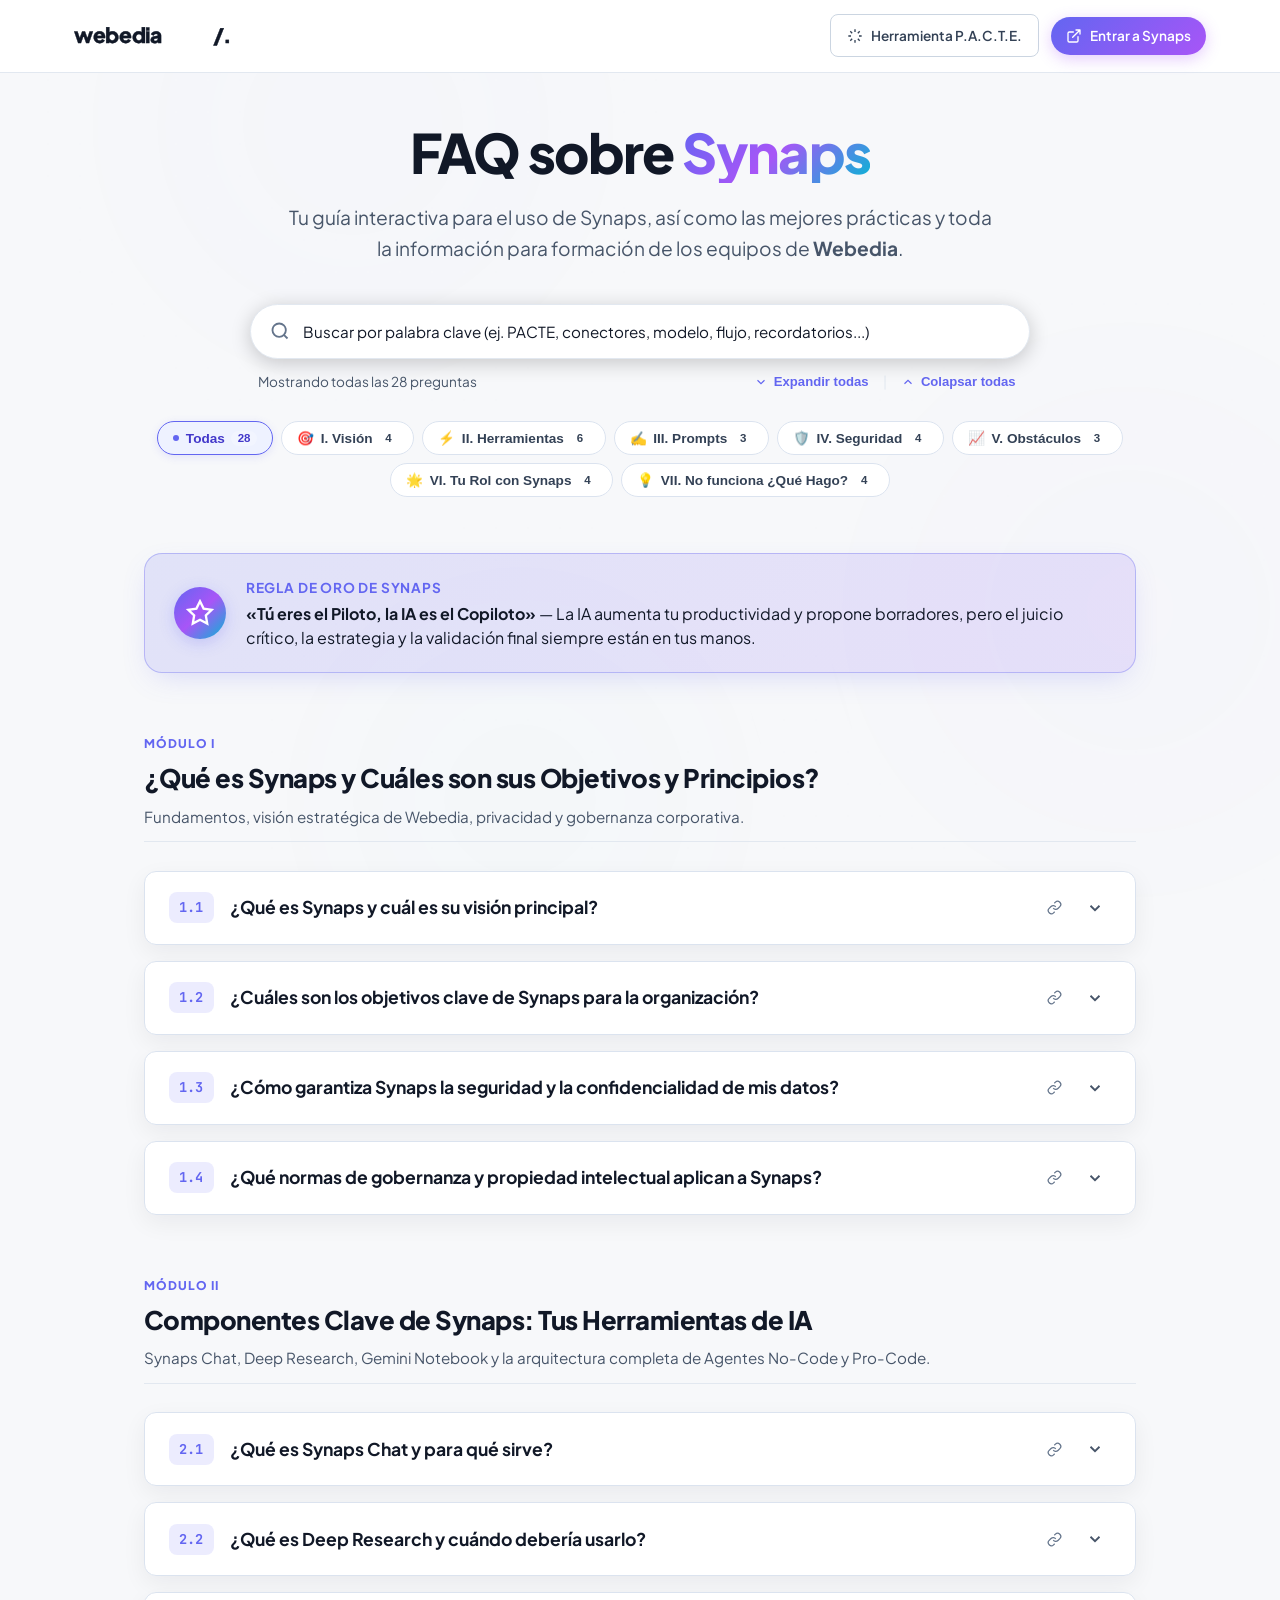
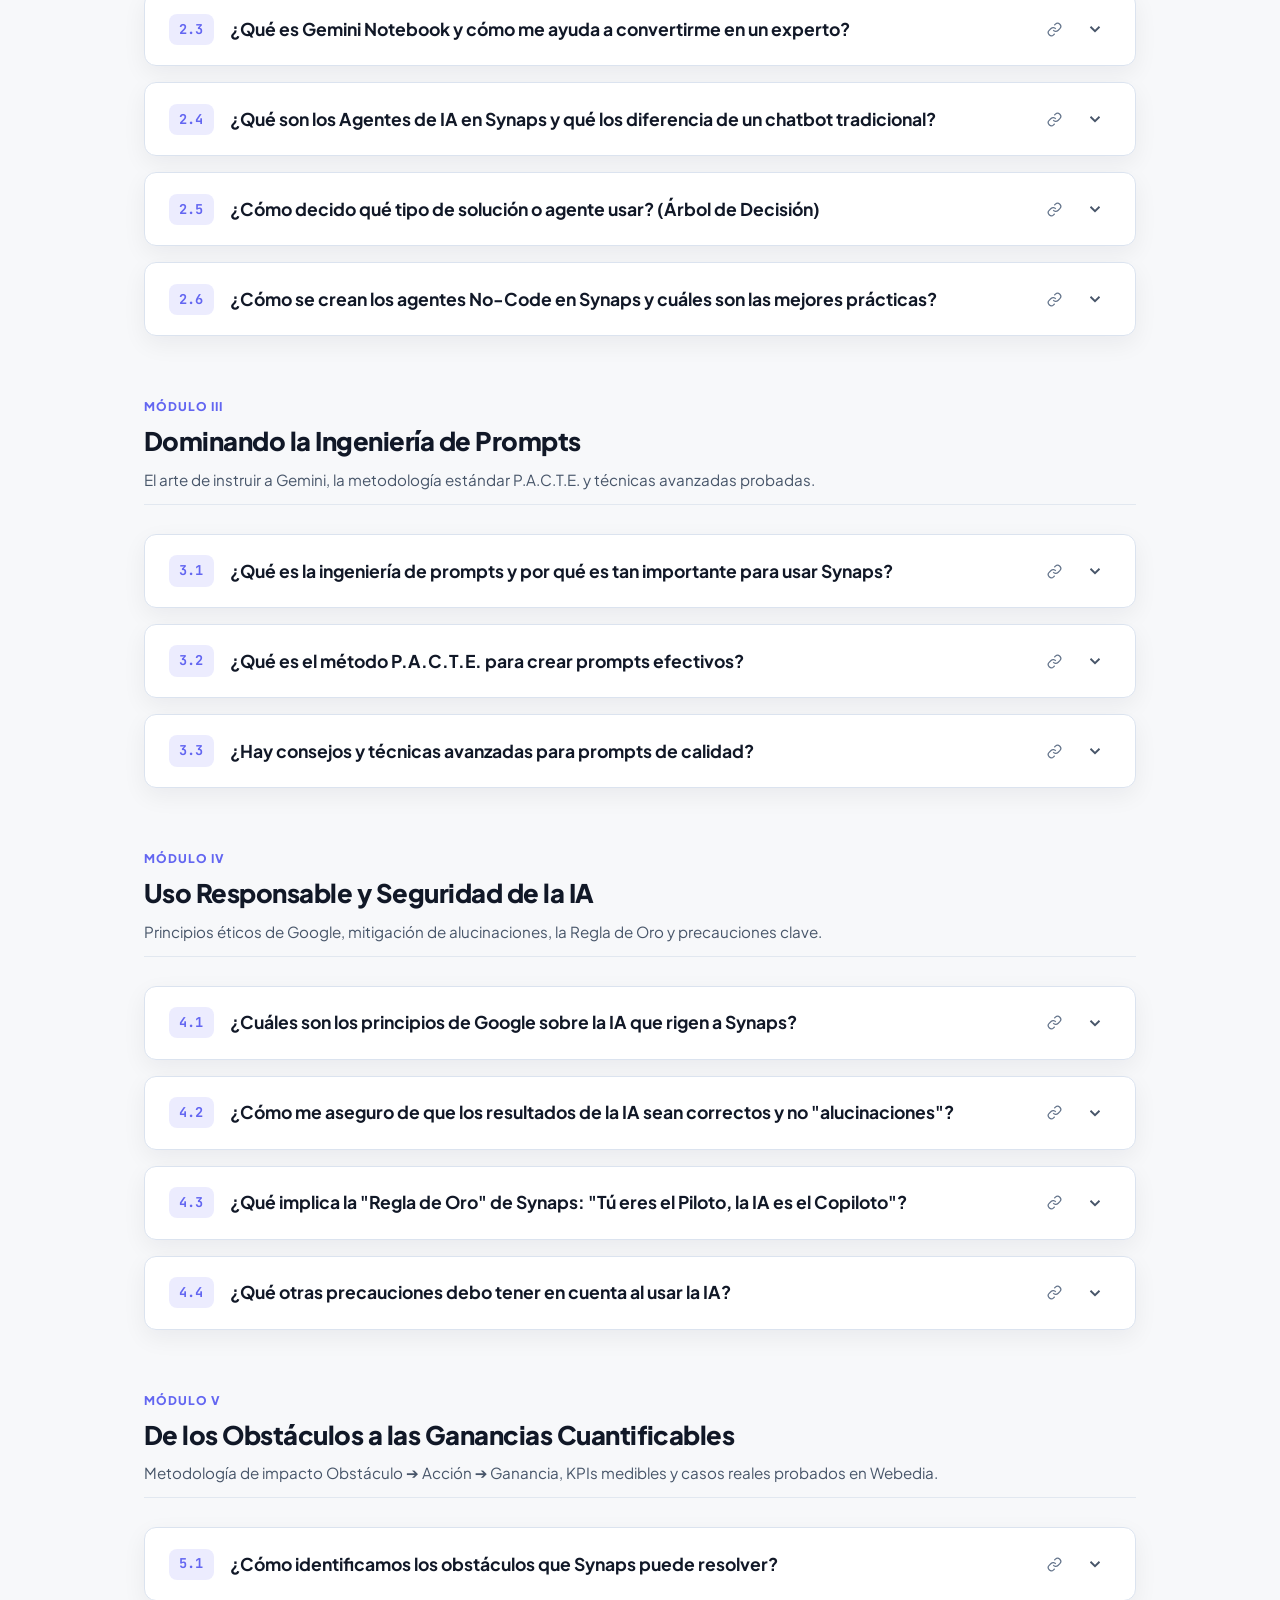
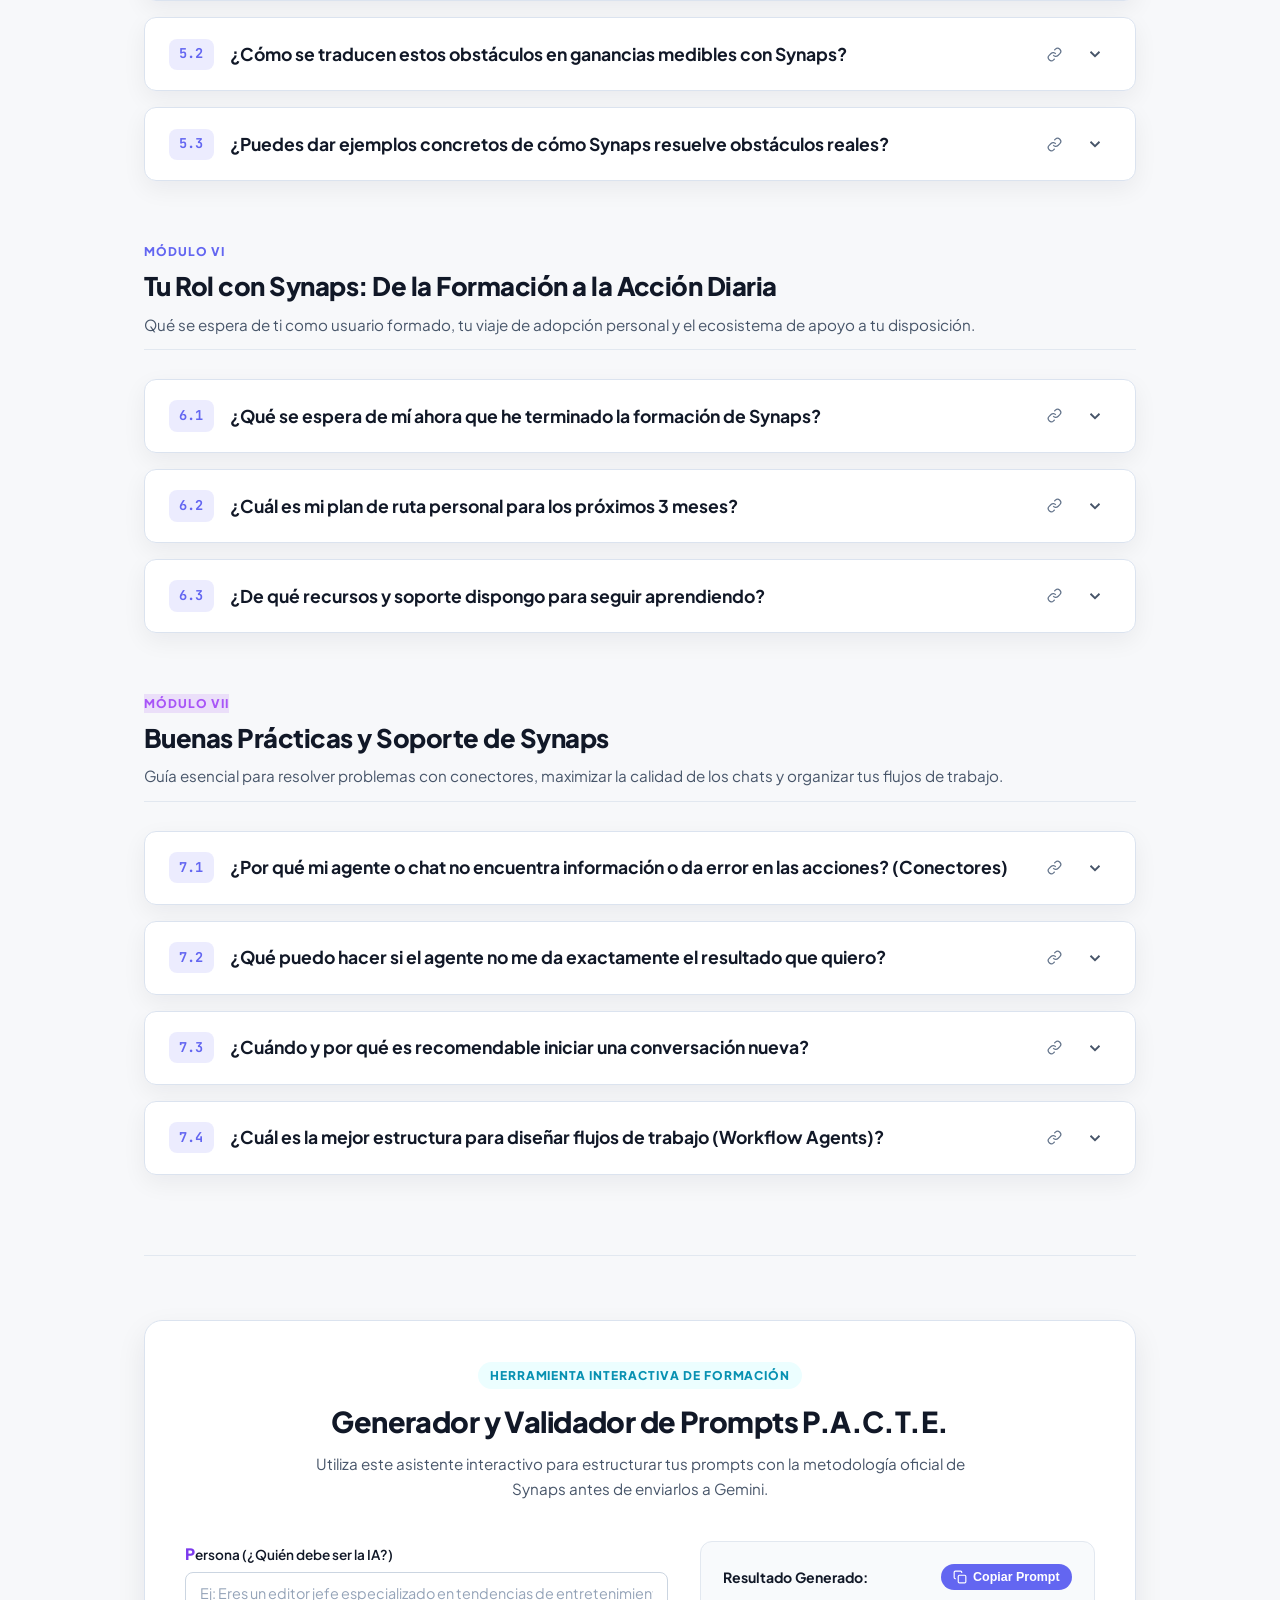
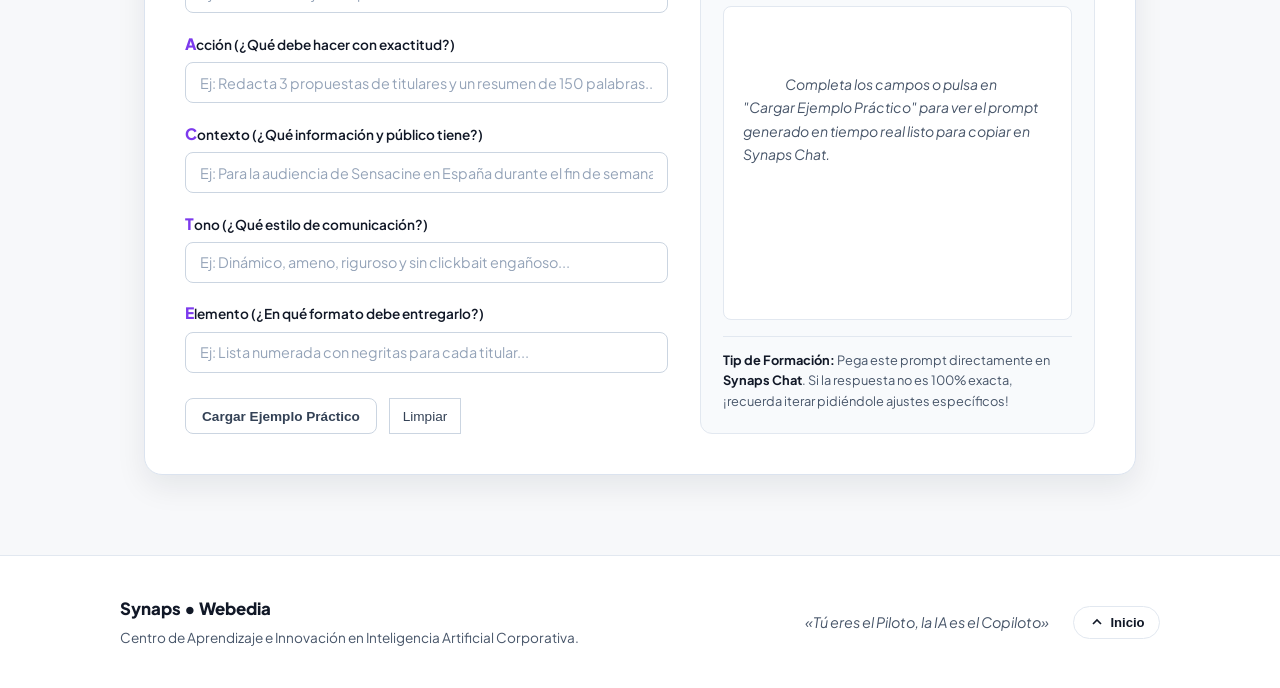
==== commit 7c68b4ff: "Update index.html" ====
--- a/index.html
+++ b/index.html
@@ -344,7 +344,7 @@
 
           <span class="pill-icon">💡</span>
 
-          VII. Prácticas <span class="pill-count">4</span>
+          VII. No funciona ¿Qué Hago? <span class="pill-count">4</span>
 
         </button>
 
@@ -2121,6 +2121,7 @@
         </article>
 
         <!-- Pregunta 6.2 -->
+               <!-- Pregunta 6.2 -->
         <article class="faq-card" data-category="champions" id="faq-6-2">
           <details class="faq-details">
             <summary class="faq-summary">
@@ -2136,28 +2137,55 @@
               </div>
             </summary>
             <div class="faq-content">
-              <p>La adopción real de la inteligencia artificial es progresiva. Te proponemos un <strong>Viaje de Adopción Personal en 4 fases</strong> para consolidar lo aprendido:</p>
-
-              <div class="grid-cards-2 mt-3">
-                <div class="info-card">
-                  <div class="info-card-header"><span class="info-icon">📍</span><strong>Fase 1 (Día +15): Mapear el Día a Día</strong></div>
-                  <p>Detecta tus 3 principales "cuellos de botella" semanales y planifica cómo Synaps Chat o tus conectores de Gmail/Drive pueden resolverlos de forma recurrente.</p>
-                </div>
-
-                <div class="info-card">
-                  <div class="info-card-header"><span class="info-icon">🛠️</span><strong>Fase 2 (Día +1 Mes): Dominio de Herramientas</strong></div>
-                  <p>Familiarízate con el método de prompts <strong>P.A.C.T.E.</strong> y saca provecho a las extensiones en tiempo real para agilizar tareas complejas de búsqueda cruzada.</p>
-                </div>
-
-                <div class="info-card">
-                  <div class="info-card-header"><span class="info-icon">⚡</span><strong>Fase 3 (Día +2 Meses): Construir Hábitos</strong></div>
-                  <p>Sustituye de forma consciente las búsquedas manuales o las tareas repetitivas de redacción por interacciones directas en Synaps, fijándolo como tu herramienta de inicio de jornada.</p>
-                </div>
-
-                <div class="info-card">
-                  <div class="info-card-header"><span class="info-icon">⭐</span><strong>Fase 4 (Día +3 Meses): Consolidar y Cuantificar</strong></div>
-                  <p>Evalúa el impacto de la herramienta. ¿Cuántas horas has liberado este mes? Documenta internamente tus casos de éxito y mejora tus flujos de trabajo.</p>
-                </div>
+              <p>La adopción real de la inteligencia artificial es un viaje progresivo. Te proponemos esta <strong>ruta de adopción personal en 4 fases</strong> para consolidar y asentar lo aprendido en tu puesto de trabajo:</p>
+              
+              <!-- Contenedor de la Línea Temporal (Timeline) -->
+              <div class="timeline-container mt-4" style="position: relative; padding-left: 20px; border-left: 3px solid rgba(168, 85, 247, 0.3); margin-left: 10px;">
+                
+                <!-- Fase 1 -->
+                <div class="timeline-item" style="position: relative; margin-bottom: 25px;">
+                  <div class="timeline-dot" style="position: absolute; left: -27px; top: 2px; width: 11px; height: 11px; border-radius: 50%; background-color: rgb(168, 85, 247); border: 3px solid #fff; box-shadow: 0 0 0 2px rgba(168, 85, 247, 0.3);"></div>
+                  <div class="timeline-header" style="display: flex; align-items: center; gap: 8px; margin-bottom: 5px;">
+                    <span class="timeline-badge" style="background-color: rgba(168, 85, 247, 0.15); color: rgb(168, 85, 247); font-size: 0.75rem; font-weight: 700; padding: 2px 8px; border-radius: 12px; text-transform: uppercase;">Fase 1</span>
+                    <span class="timeline-time" style="color: #6b7280; font-size: 0.85rem; font-weight: 500;">Día +15</span>
+                  </div>
+                  <h4 class="timeline-title" style="margin: 0 0 5px 0; font-size: 1rem; color: #1f2937;"><strong>Mapear el Día a Día</strong></h4>
+                  <p class="timeline-desc" style="margin: 0; color: #4b5563; font-size: 0.9rem;">Detecta tus 3 principales "cuellos de botella" semanales y planifica cómo Synaps Chat o tus conectores de Gmail y Drive pueden resolverlos de forma recurrente.</p>
+                </div>
+
+                <!-- Fase 2 -->
+                <div class="timeline-item" style="position: relative; margin-bottom: 25px;">
+                  <div class="timeline-dot" style="position: absolute; left: -27px; top: 2px; width: 11px; height: 11px; border-radius: 50%; background-color: rgb(168, 85, 247); border: 3px solid #fff; box-shadow: 0 0 0 2px rgba(168, 85, 247, 0.3);"></div>
+                  <div class="timeline-header" style="display: flex; align-items: center; gap: 8px; margin-bottom: 5px;">
+                    <span class="timeline-badge" style="background-color: rgba(168, 85, 247, 0.15); color: rgb(168, 85, 247); font-size: 0.75rem; font-weight: 700; padding: 2px 8px; border-radius: 12px; text-transform: uppercase;">Fase 2</span>
+                    <span class="timeline-time" style="color: #6b7280; font-size: 0.85rem; font-weight: 500;">Día +1 Mes</span>
+                  </div>
+                  <h4 class="timeline-title" style="margin: 0 0 5px 0; font-size: 1rem; color: #1f2937;"><strong>Dominio de Herramientas</strong></h4>
+                  <p class="timeline-desc" style="margin: 0; color: #4b5563; font-size: 0.9rem;">Familiarízate con la estructura de prompts <strong>P.A.C.T.E.</strong> y saca provecho a las extensiones en tiempo real para agilizar tareas complejas de búsqueda cruzada.</p>
+                </div>
+
+                <!-- Fase 3 -->
+                <div class="timeline-item" style="position: relative; margin-bottom: 25px;">
+                  <div class="timeline-dot" style="position: absolute; left: -27px; top: 2px; width: 11px; height: 11px; border-radius: 50%; background-color: rgb(168, 85, 247); border: 3px solid #fff; box-shadow: 0 0 0 2px rgba(168, 85, 247, 0.3);"></div>
+                  <div class="timeline-header" style="display: flex; align-items: center; gap: 8px; margin-bottom: 5px;">
+                    <span class="timeline-badge" style="background-color: rgba(168, 85, 247, 0.15); color: rgb(168, 85, 247); font-size: 0.75rem; font-weight: 700; padding: 2px 8px; border-radius: 12px; text-transform: uppercase;">Fase 3</span>
+                    <span class="timeline-time" style="color: #6b7280; font-size: 0.85rem; font-weight: 500;">Día +2 Meses</span>
+                  </div>
+                  <h4 class="timeline-title" style="margin: 0 0 5px 0; font-size: 1rem; color: #1f2937;"><strong>Construir Hábitos</strong></h4>
+                  <p class="timeline-desc" style="margin: 0; color: #4b5563; font-size: 0.9rem;">Sustituye conscientemente las búsquedas manuales o la redacción mecánica por interacciones directas en Synaps, integrándolo como tu asistente de inicio de jornada.</p>
+                </div>
+
+                <!-- Fase 4 -->
+                <div class="timeline-item" style="position: relative; margin-bottom: 5px;">
+                  <div class="timeline-dot" style="position: absolute; left: -27px; top: 2px; width: 11px; height: 11px; border-radius: 50%; background-color: rgb(168, 85, 247); border: 3px solid #fff; box-shadow: 0 0 0 2px rgba(168, 85, 247, 0.3);"></div>
+                  <div class="timeline-header" style="display: flex; align-items: center; gap: 8px; margin-bottom: 5px;">
+                    <span class="timeline-badge" style="background-color: rgba(168, 85, 247, 0.15); color: rgb(168, 85, 247); font-size: 0.75rem; font-weight: 700; padding: 2px 8px; border-radius: 12px; text-transform: uppercase;">Fase 4</span>
+                    <span class="timeline-time" style="color: #6b7280; font-size: 0.85rem; font-weight: 500;">Día +3 Meses</span>
+                  </div>
+                  <h4 class="timeline-title" style="margin: 0 0 5px 0; font-size: 1rem; color: #1f2937;"><strong>Consolidar y Compartir</strong></h4>
+                  <p class="timeline-desc" style="margin: 0; color: #4b5563; font-size: 0.9rem;">Evalúa tus horas liberadas y documenta internamente tus casos de éxito y mejores plantillas de prompts para contagiar la adopción a tu departamento.</p>
+                </div>
+
               </div>
             </div>
           </details>
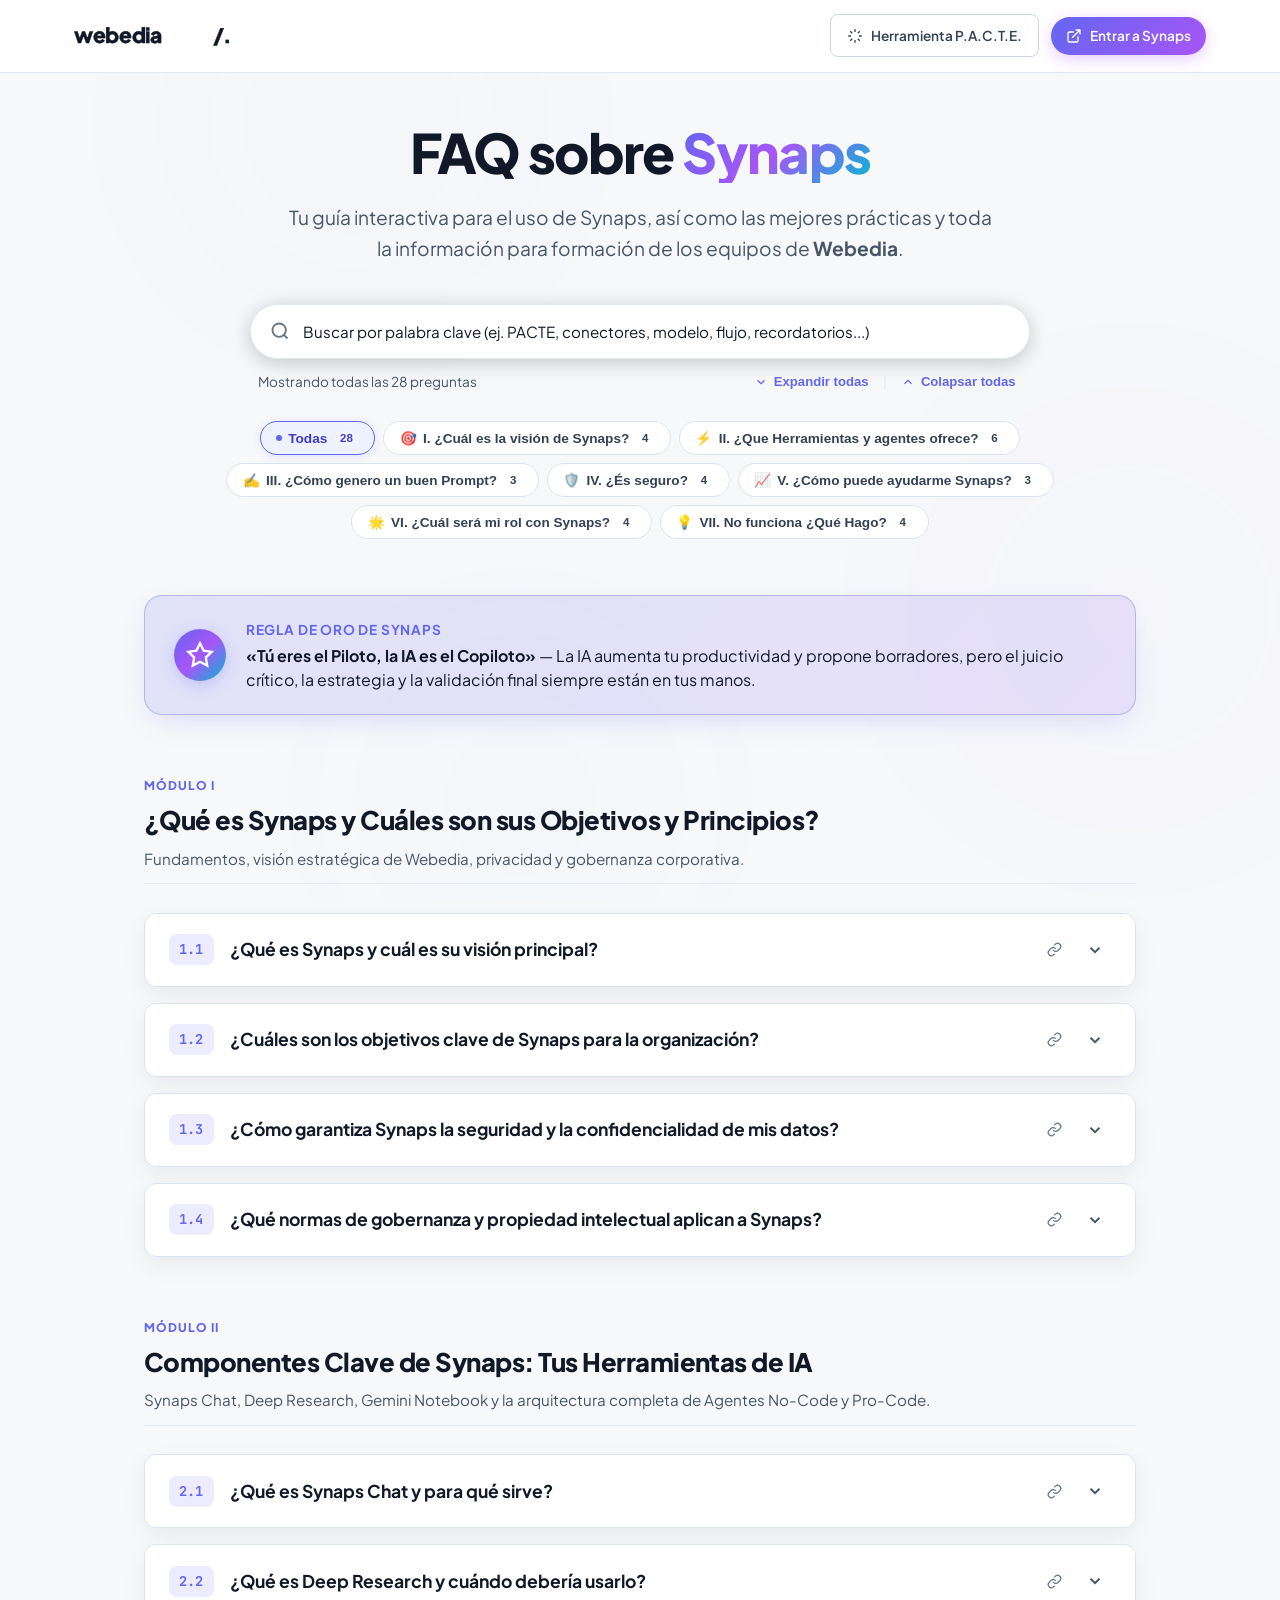
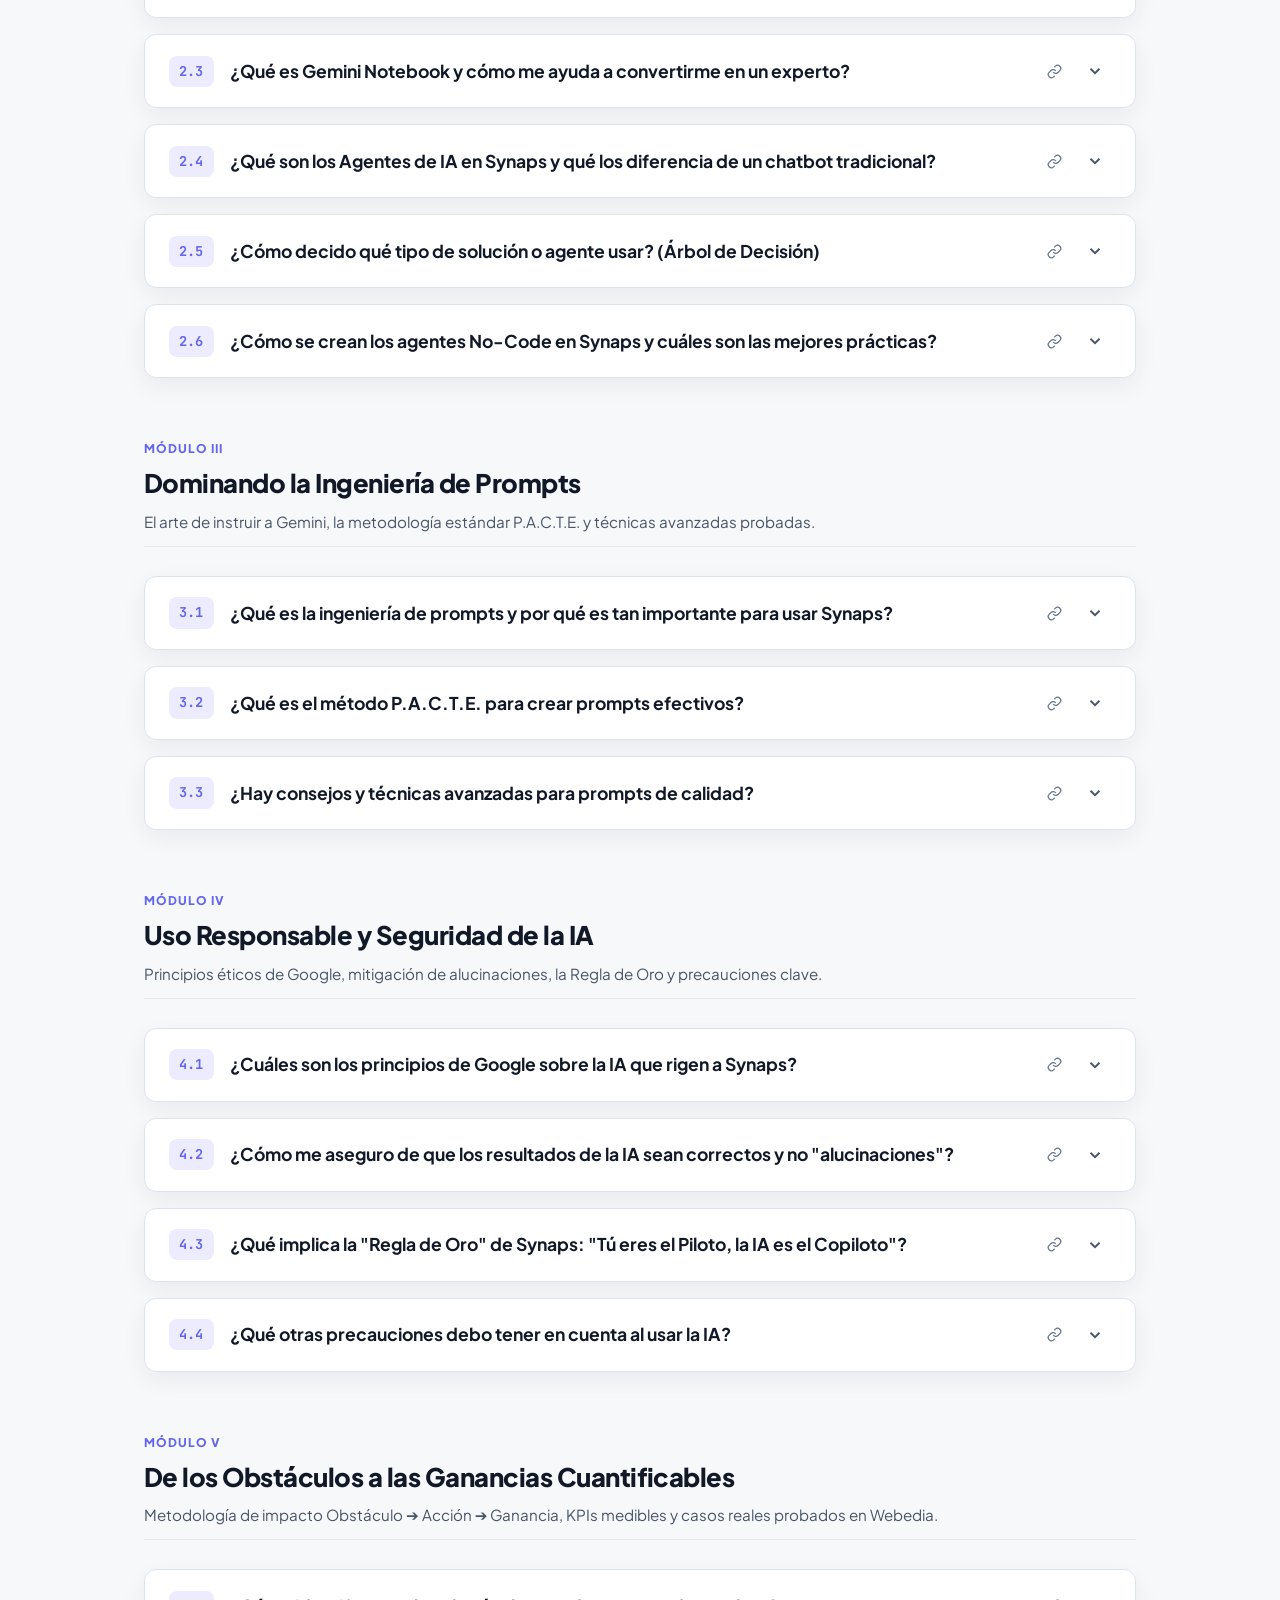
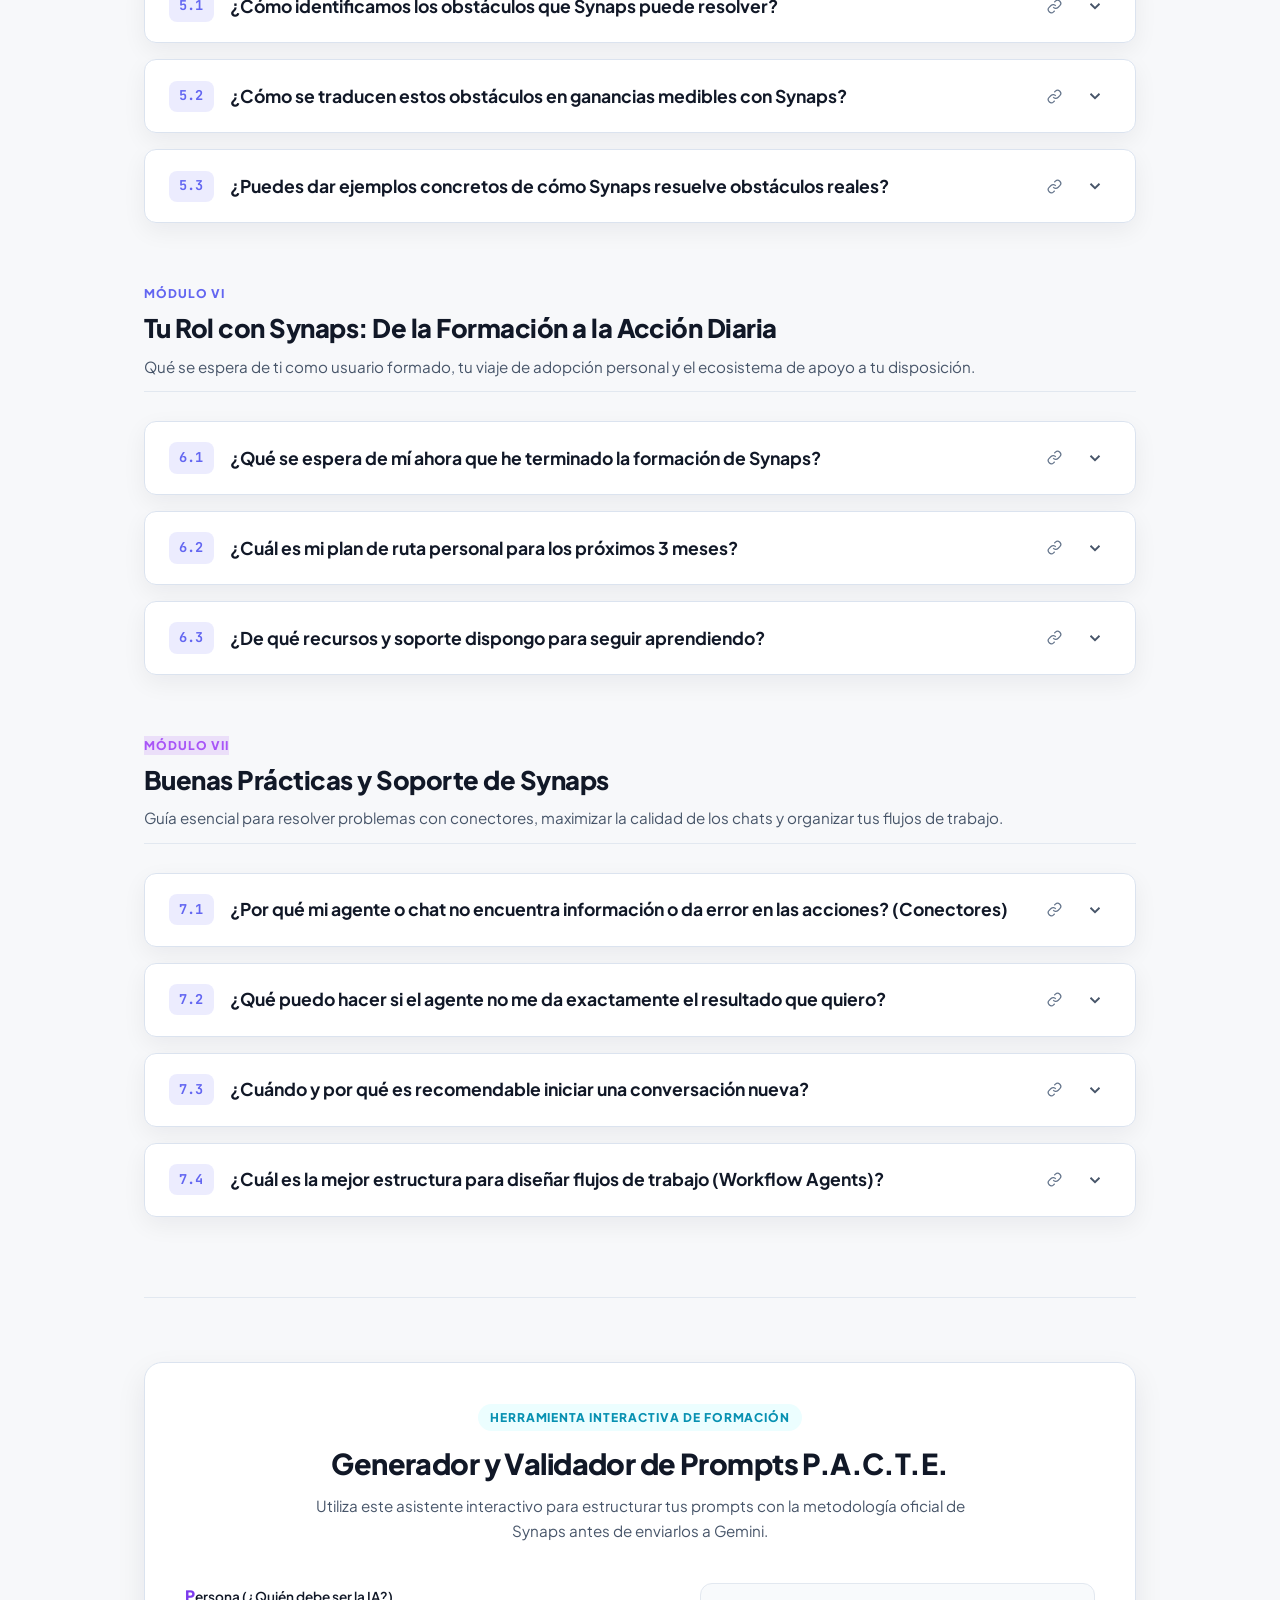
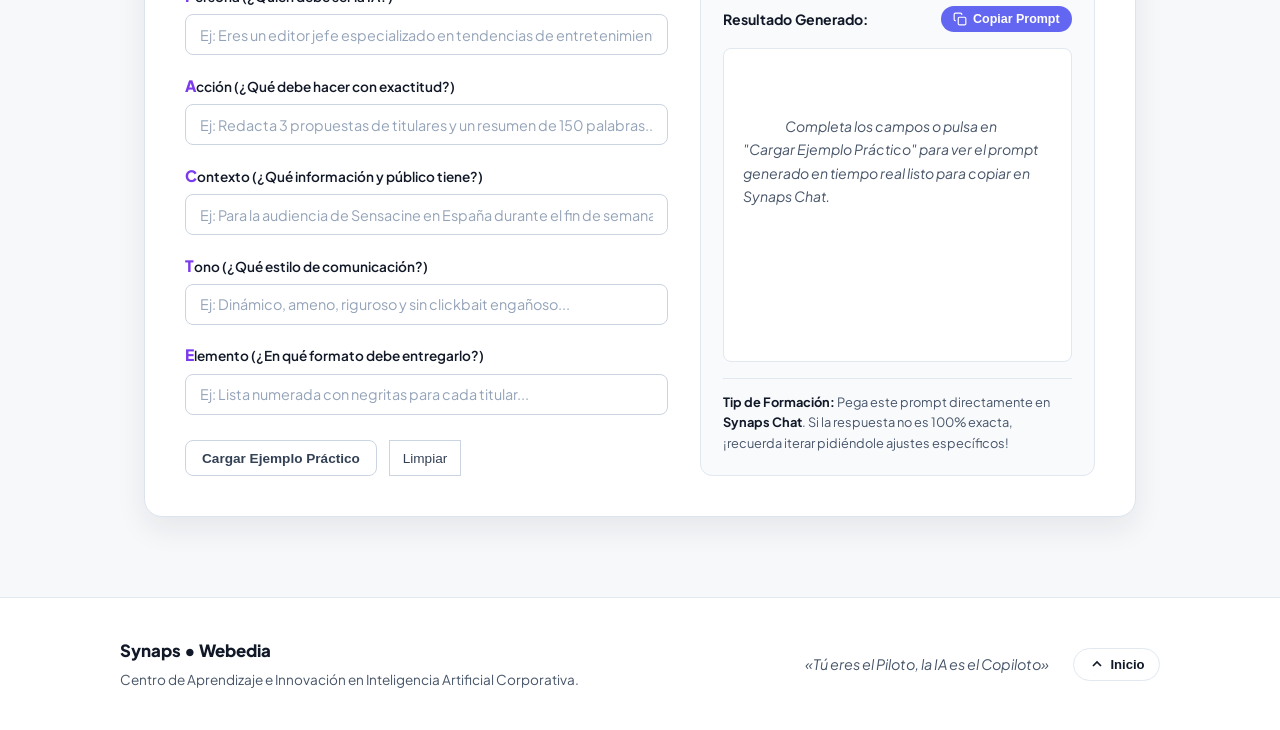
==== commit 43f06cac: "Update index.html" ====
--- a/index.html
+++ b/index.html
@@ -296,7 +296,7 @@
 
           <span class="pill-icon">🎯</span>
 
-          I. Visión <span class="pill-count">4</span>
+          I. ¿Cuál es la visión de Synaps? <span class="pill-count">4</span>
 
         </button>
 
@@ -304,7 +304,7 @@
 
           <span class="pill-icon">⚡</span>
 
-          II. Herramientas <span class="pill-count">6</span>
+          II. ¿Que Herramientas y agentes ofrece? <span class="pill-count">6</span>
 
         </button>
 
@@ -312,7 +312,7 @@
 
           <span class="pill-icon">✍️</span>
 
-          III. Prompts <span class="pill-count">3</span>
+          III. ¿Cómo genero un buen Prompt? <span class="pill-count">3</span>
 
         </button>
 
@@ -320,7 +320,7 @@
 
           <span class="pill-icon">🛡️</span>
 
-          IV. Seguridad <span class="pill-count">4</span>
+          IV. ¿És seguro? <span class="pill-count">4</span>
 
         </button>
 
@@ -328,7 +328,7 @@
 
           <span class="pill-icon">📈</span>
 
-          V. Obstáculos <span class="pill-count">3</span>
+          V. ¿Cómo puede ayudarme Synaps? <span class="pill-count">3</span>
 
         </button>
 
@@ -336,7 +336,7 @@
 
           <span class="pill-icon">🌟</span>
 
-          VI. Tu Rol con Synaps <span class="pill-count">4</span>
+          VI. ¿Cuál será mi rol con Synaps? <span class="pill-count">4</span>
 
         </button>
 
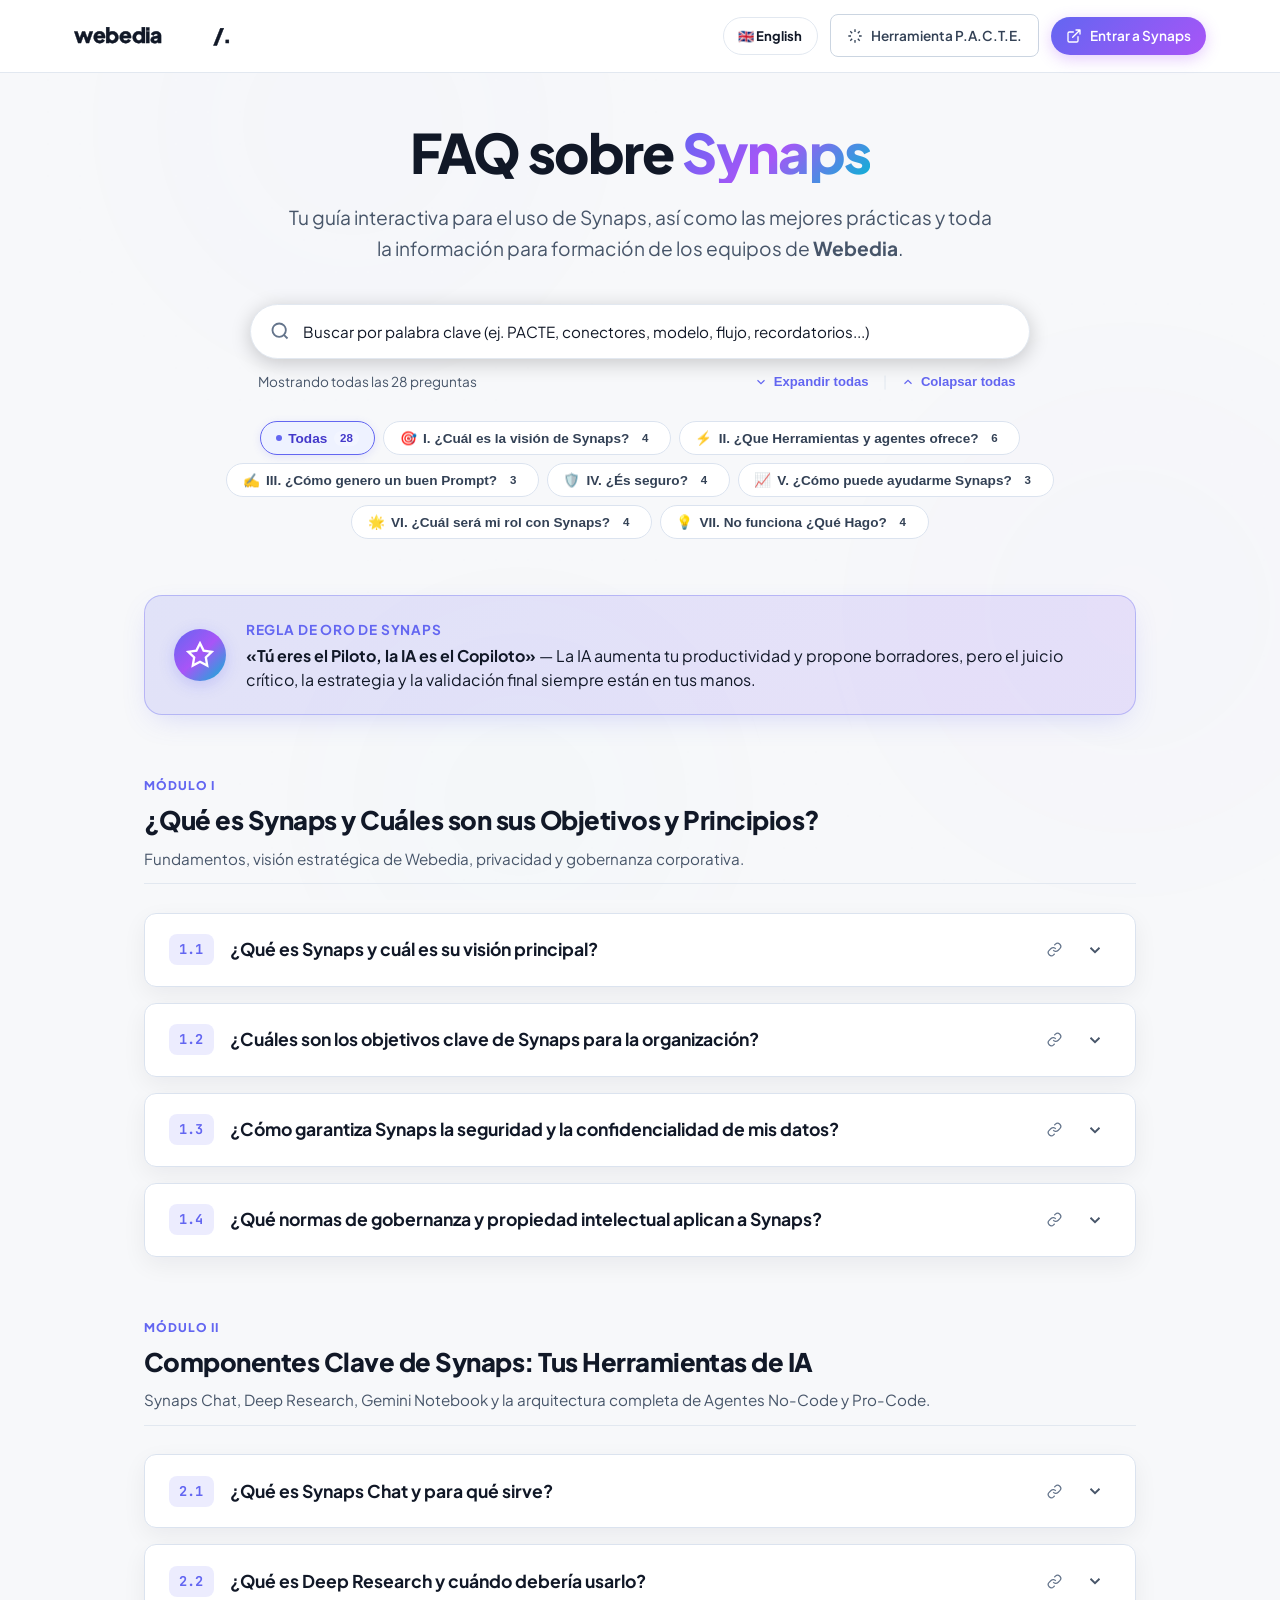
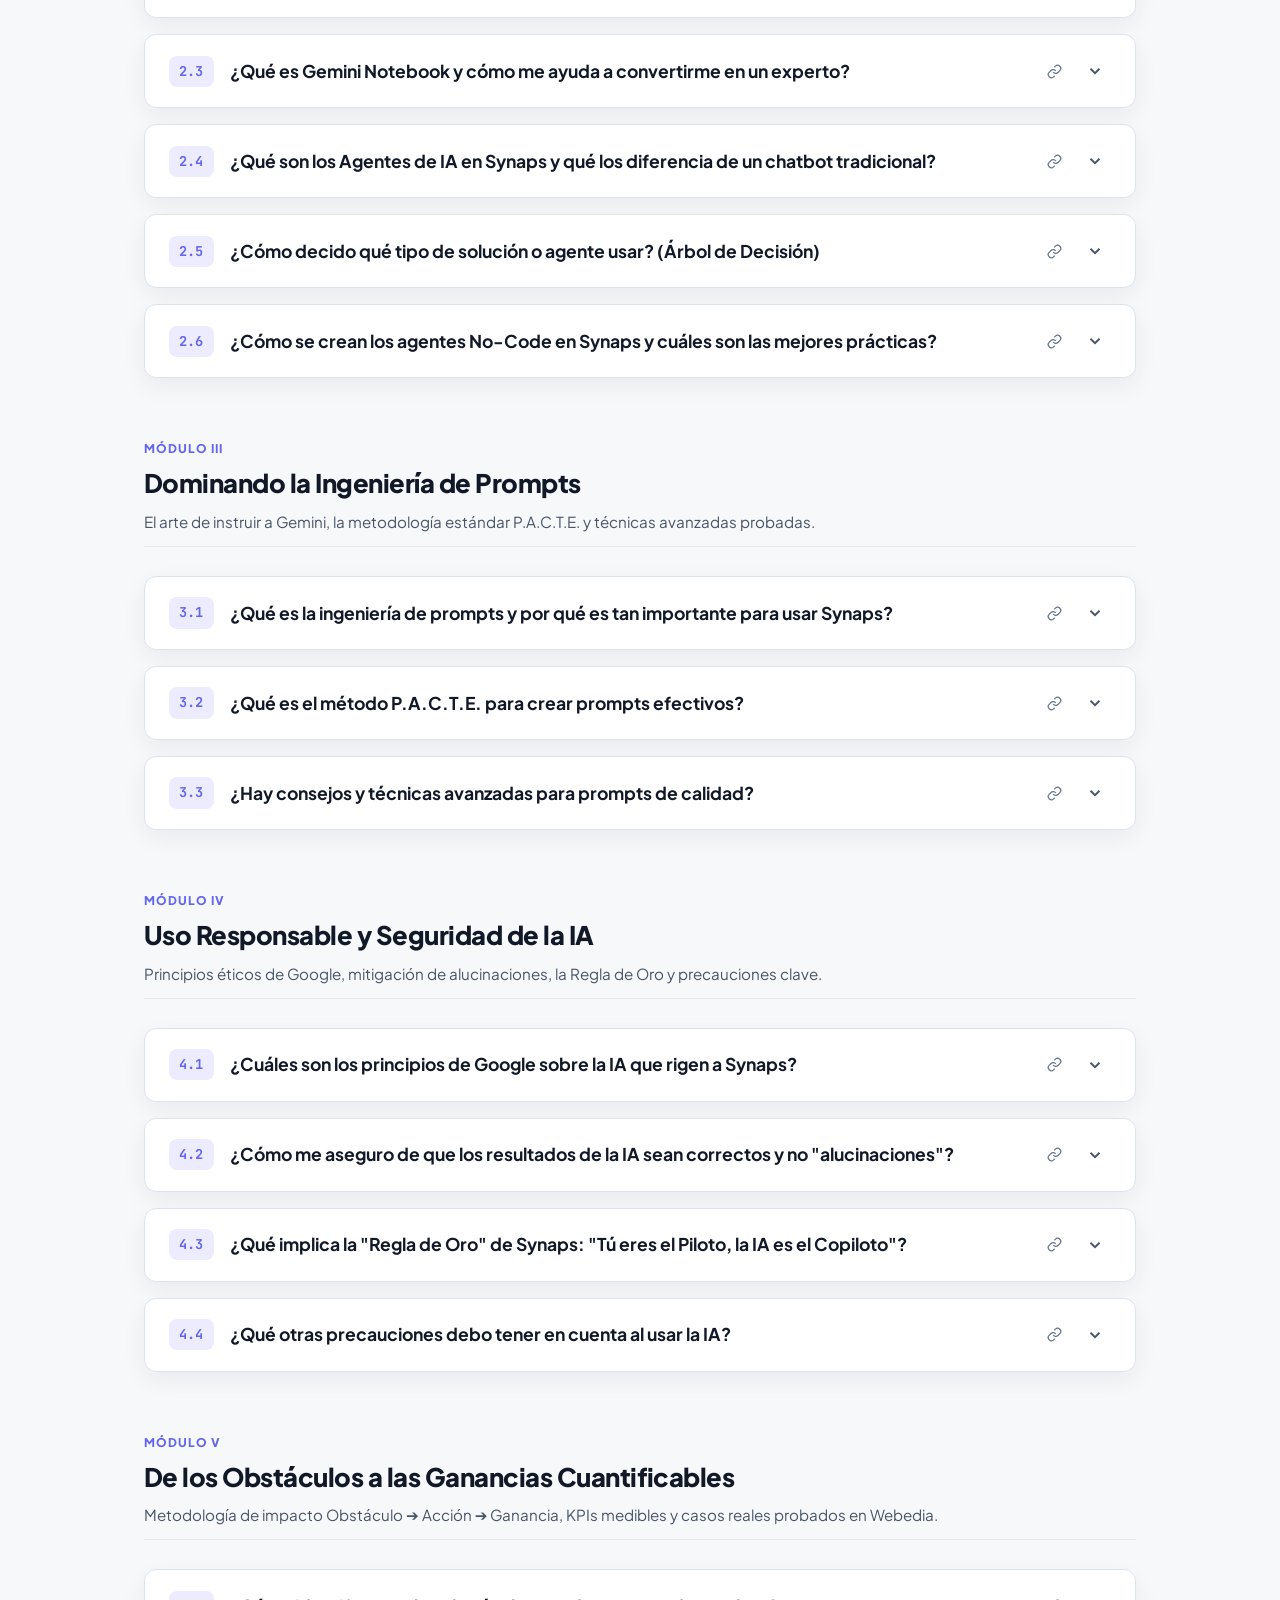
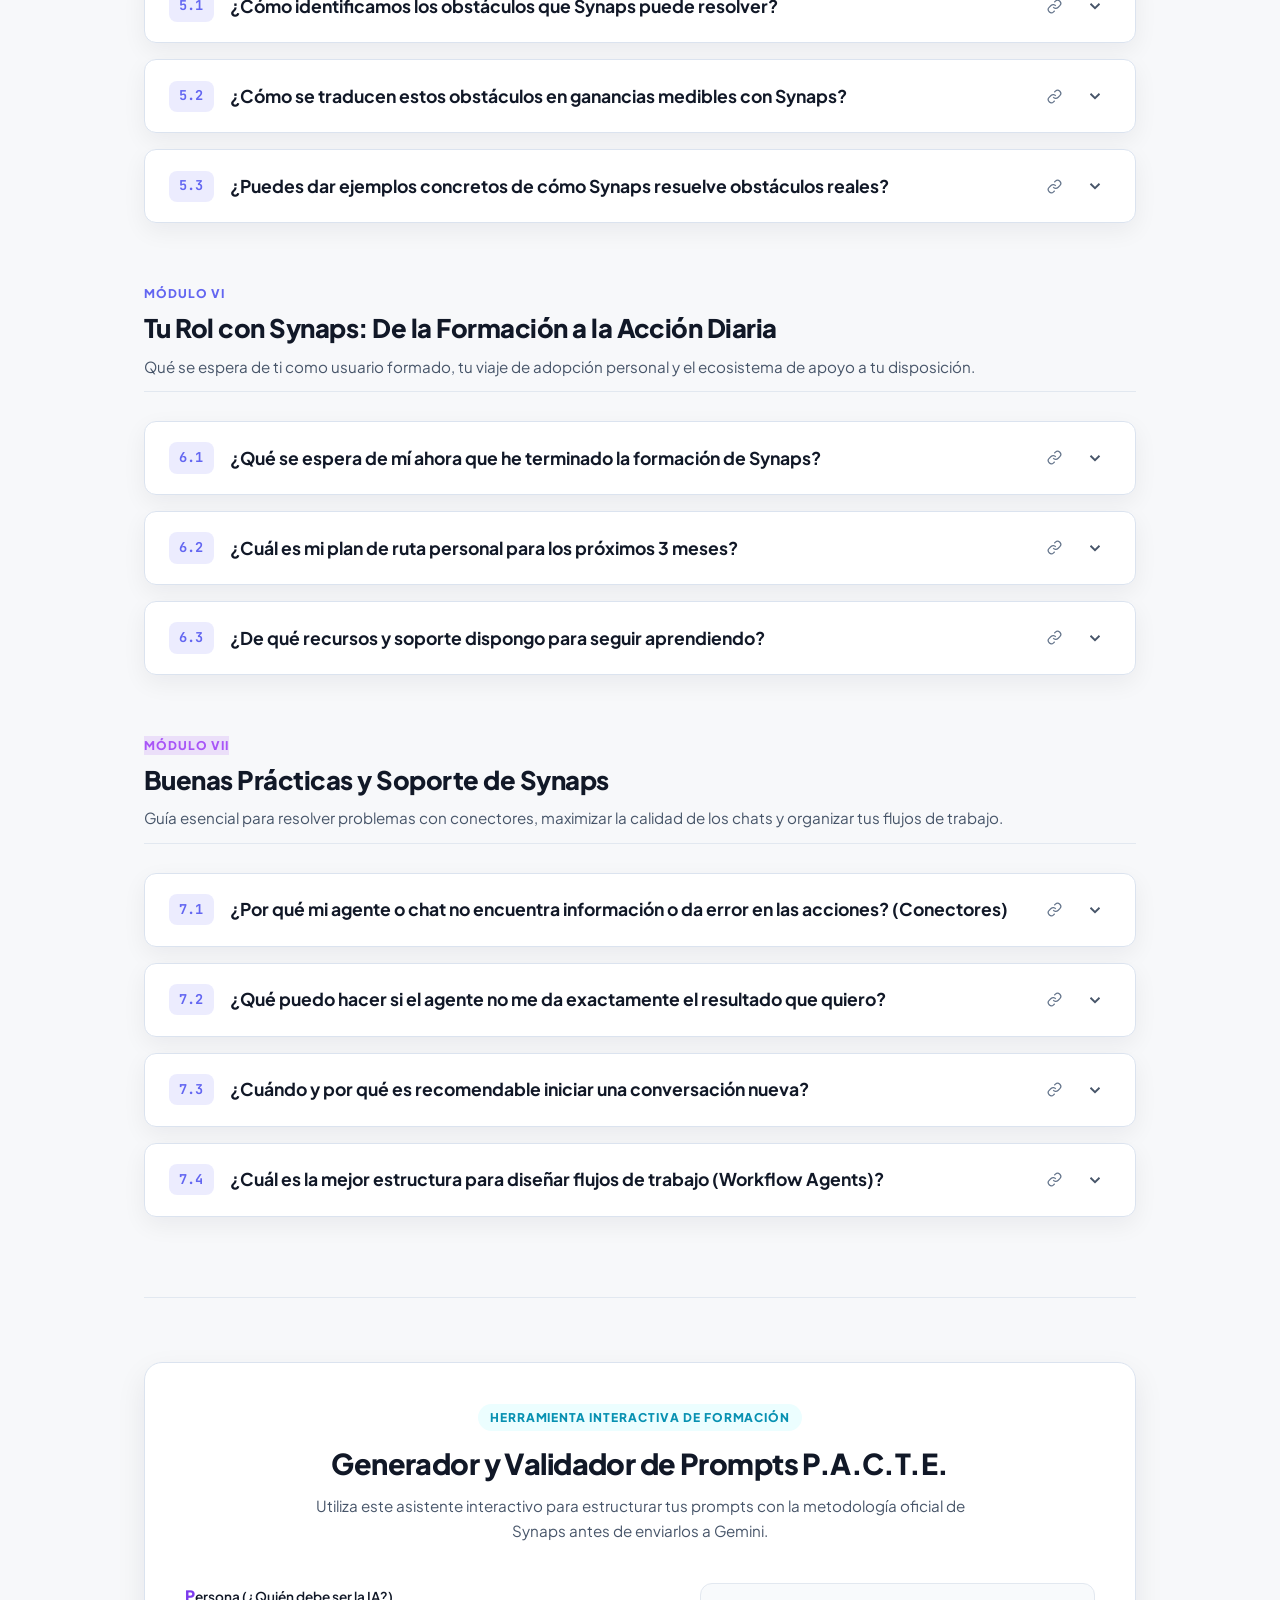
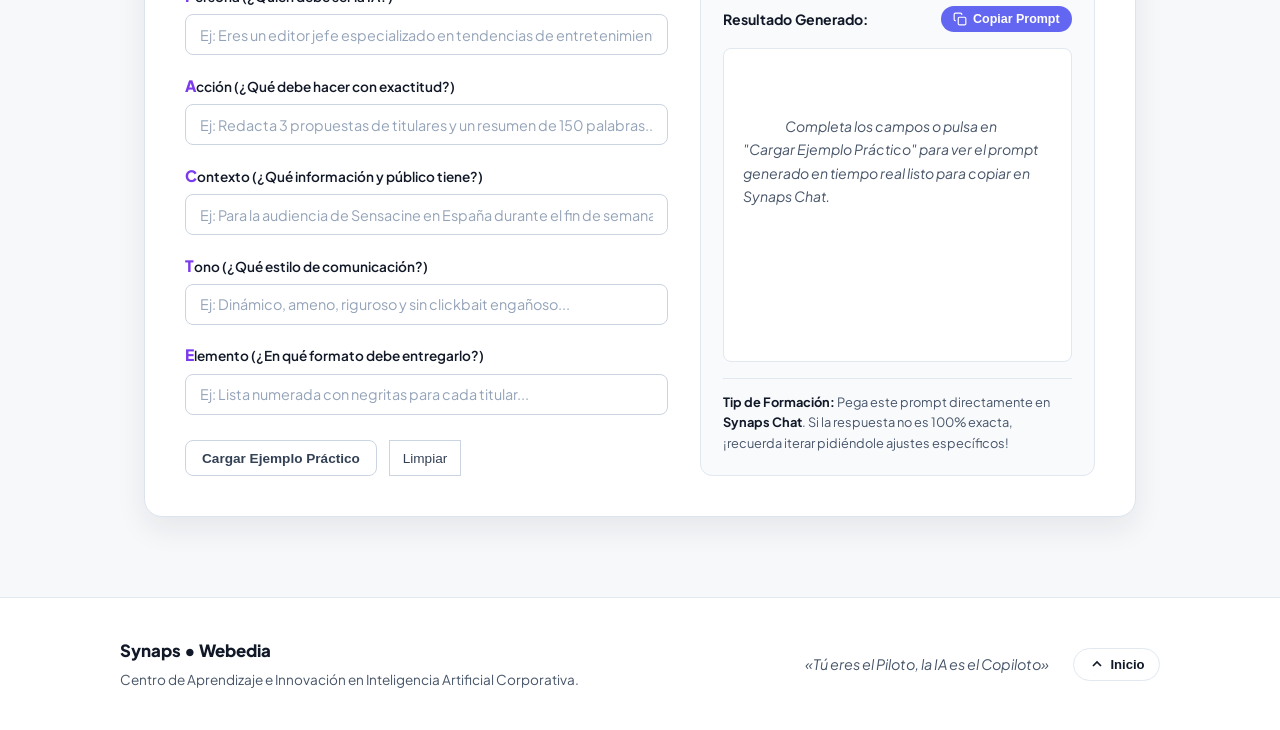
==== commit f0d72e38: "Update index.html" ====
--- a/index.html
+++ b/index.html
@@ -171,26 +171,23 @@
       </div>
 
       <div class="header-actions" style="display: flex; gap: 0.75rem; align-items: center;">
+        
+        <!-- BOTÓN SELECTOR DE IDIOMA (AÑADIR ESTO) -->
+        <a href="./en/index.html" class="lang-selector-btn" title="Switch to English">
+          <span>🇬🇧 English</span>
+        </a>
 
         <a href="#pacte-generator" class="header-btn secondary-btn" title="Generador interactivo de Prompts P.A.C.T.E.">
-
           <svg width="16" height="16" viewBox="0 0 24 24" fill="none" stroke="currentColor" stroke-width="2"><path d="M12 2v4M12 18v4M4.93 4.93l2.83 2.83M16.24 16.24l2.83 2.83M2 12h4M18 12h4M4.93 19.07l2.83-2.83M16.24 7.76l2.83-2.83"/></svg>
-
           <span>Herramienta P.A.C.T.E.</span>
-
         </a>
-
         <!-- Botón de Acceso a Synaps -->
-
         <a href="https://synaps.webedia-group.com/" target="_blank" class="header-btn synaps-btn" title="Ir a Synaps AI Webedia">
-
           <svg width="16" height="16" viewBox="0 0 24 24" fill="none" stroke="currentColor" stroke-width="2" stroke-linecap="round" stroke-linejoin="round"><path d="M15 3h6v6M10 14L21 3M18 13v6a2 2 0 0 1-2 2H5a2 2 0 0 1-2-2V8a2 2 0 0 1 2-2h6"/></svg>
-
           <span>Entrar a Synaps</span>
-
         </a>
-
       </div>
+
 
     </div>
 
--- a/styles.css
+++ b/styles.css
@@ -4864,3 +4864,29 @@
   font-size: 0.98rem !important;
   font-weight: 900 !important;
 }
+
+/* ============================================================
+   SELECTOR DE IDIOMA (I18N STYLE)
+   ============================================================ */
+.lang-selector-btn {
+  display: inline-flex;
+  align-items: center;
+  gap: 0.4rem;
+  font-size: 0.82rem;
+  font-weight: 700;
+  padding: 0.45rem 0.9rem;
+  border-radius: var(--radius-full);
+  border: 1px solid var(--border-subtle);
+  background: var(--bg-card) !important;
+  color: var(--text-main) !important;
+  text-decoration: none;
+  cursor: pointer;
+  transition: var(--transition);
+}
+
+.lang-selector-btn:hover {
+  border-color: var(--accent-primary);
+  background: var(--bg-card-hover) !important;
+  color: var(--accent-primary) !important;
+  transform: translateY(-1px);
+}
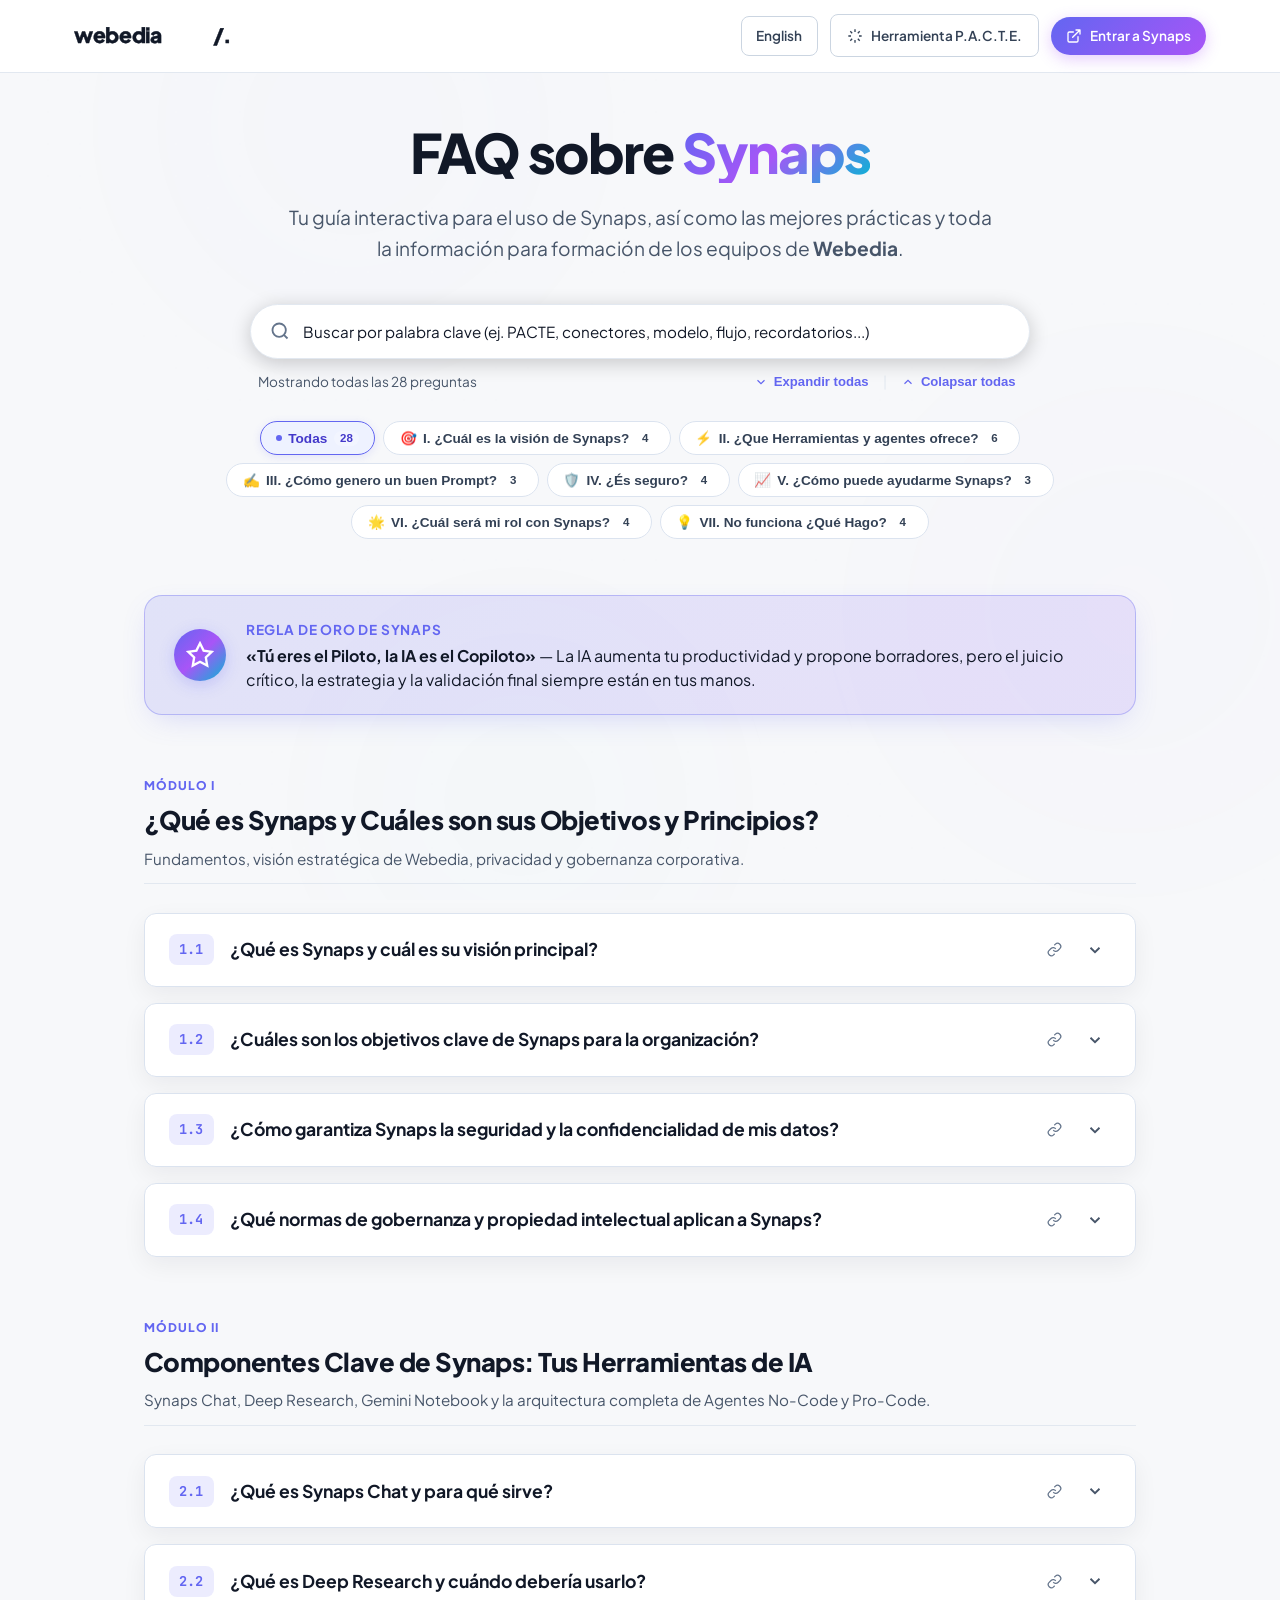
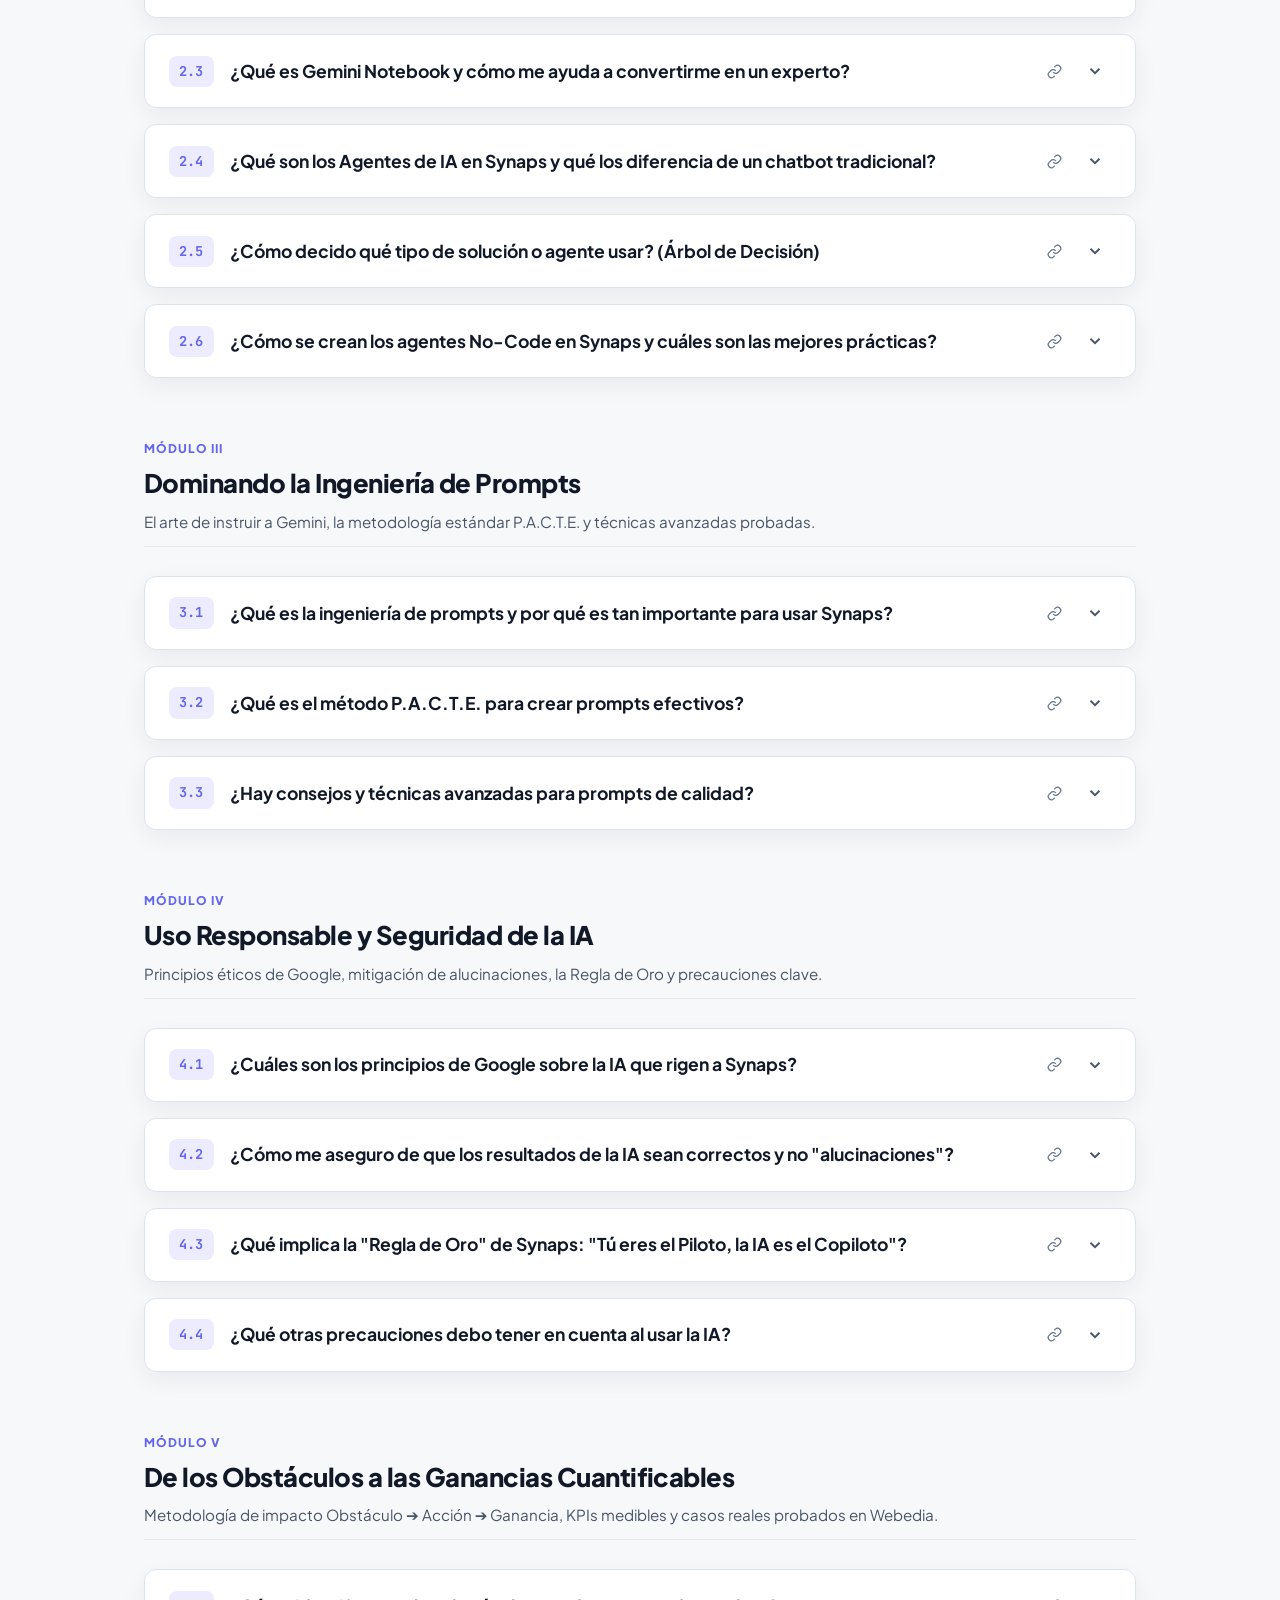
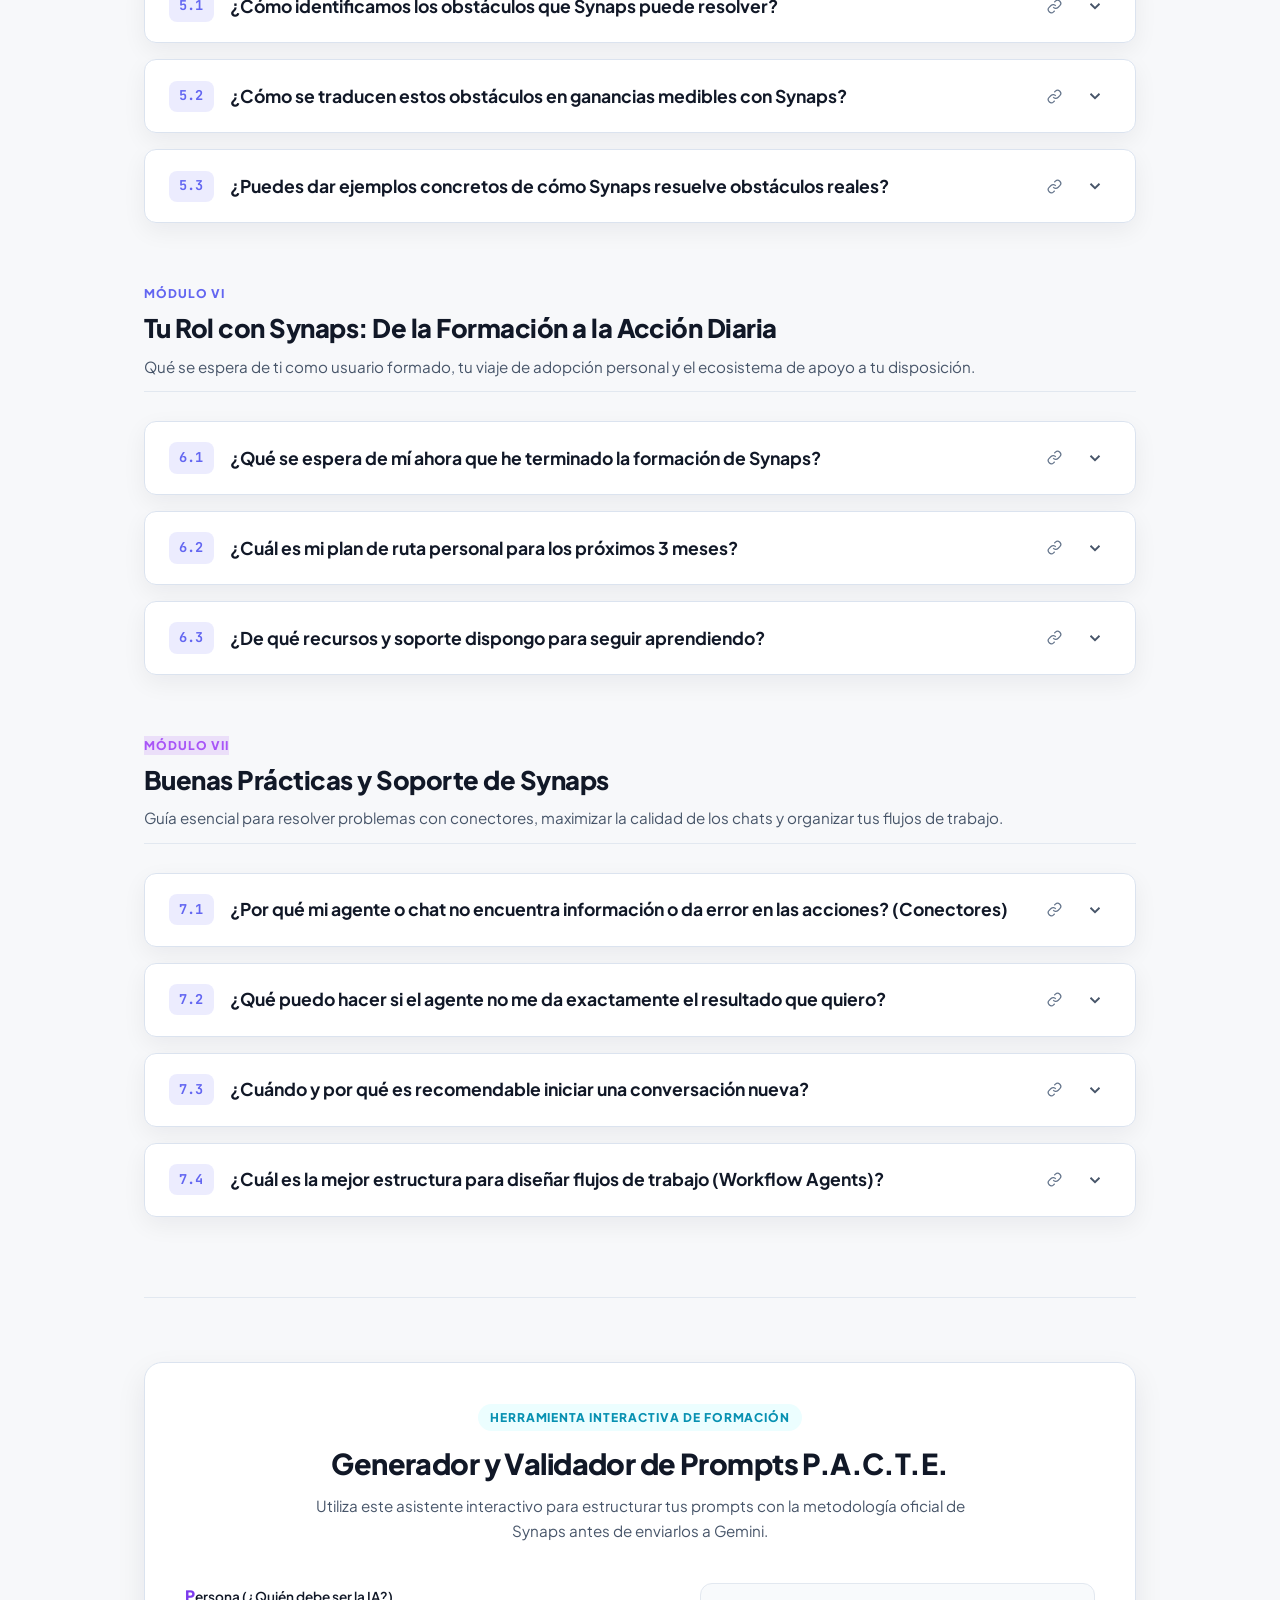
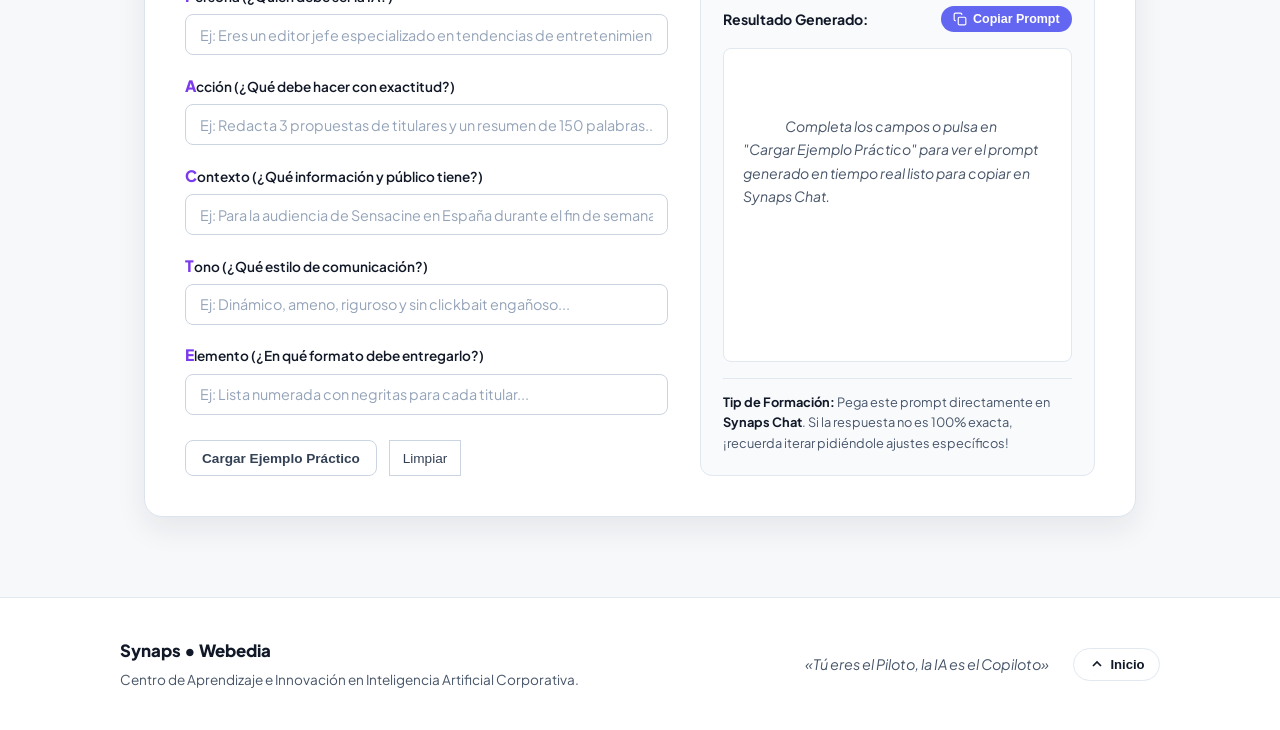
==== commit 720f1c40: "Update index.html" ====
--- a/index.html
+++ b/index.html
@@ -170,24 +170,22 @@
 
       </div>
 
-      <div class="header-actions" style="display: flex; gap: 0.75rem; align-items: center;">
-        
-        <!-- BOTÓN SELECTOR DE IDIOMA (AÑADIR ESTO) -->
-        <a href="./en/index.html" class="lang-selector-btn" title="Switch to English">
-          <span>🇬🇧 English</span>
-        </a>
-
-        <a href="#pacte-generator" class="header-btn secondary-btn" title="Generador interactivo de Prompts P.A.C.T.E.">
-          <svg width="16" height="16" viewBox="0 0 24 24" fill="none" stroke="currentColor" stroke-width="2"><path d="M12 2v4M12 18v4M4.93 4.93l2.83 2.83M16.24 16.24l2.83 2.83M2 12h4M18 12h4M4.93 19.07l2.83-2.83M16.24 7.76l2.83-2.83"/></svg>
-          <span>Herramienta P.A.C.T.E.</span>
-        </a>
-        <!-- Botón de Acceso a Synaps -->
-        <a href="https://synaps.webedia-group.com/" target="_blank" class="header-btn synaps-btn" title="Ir a Synaps AI Webedia">
-          <svg width="16" height="16" viewBox="0 0 24 24" fill="none" stroke="currentColor" stroke-width="2" stroke-linecap="round" stroke-linejoin="round"><path d="M15 3h6v6M10 14L21 3M18 13v6a2 2 0 0 1-2 2H5a2 2 0 0 1-2-2V8a2 2 0 0 1 2-2h6"/></svg>
-          <span>Entrar a Synaps</span>
-        </a>
-      </div>
-
+    <div class="header-actions" style="display: flex; gap: 0.75rem; align-items: center;">
+    <!-- BOTÓN PARA CAMBIAR A INGLÉS -->
+    <a href="./en/index.html" class="header-btn secondary-btn" title="Switch to English" style="padding: 0.5rem 0.9rem;">
+        <span>English</span>
+    </a>
+
+    <!-- Resto de botones -->
+    <a href="#pacte-generator" class="header-btn secondary-btn" title="Generador interactivo de Prompts P.A.C.T.E.">
+        <svg width="16" height="16" viewBox="0 0 24 24" fill="none" stroke="currentColor" stroke-width="2"><path d="M12 2v4M12 18v4M4.93 4.93l2.83 2.83M16.24 16.24l2.83 2.83M2 12h4M18 12h4M4.93 19.07l2.83-2.83M16.24 7.76l2.83-2.83"/></svg>
+        <span>Herramienta P.A.C.T.E.</span>
+    </a>
+    <a href="https://synaps.webedia-group.com/" target="_blank" class="header-btn synaps-btn" title="Ir a Synaps AI Webedia">
+        <svg width="16" height="16" viewBox="0 0 24 24" fill="none" stroke="currentColor" stroke-width="2" stroke-linecap="round" stroke-linejoin="round"><path d="M15 3h6v6M10 14L21 3M18 13v6a2 2 0 0 1-2 2H5a2 2 0 0 1-2-2V8a2 2 0 0 1 2-2h6"/></svg>
+        <span>Entrar a Synaps</span>
+    </a>
+</div>
 
     </div>
 
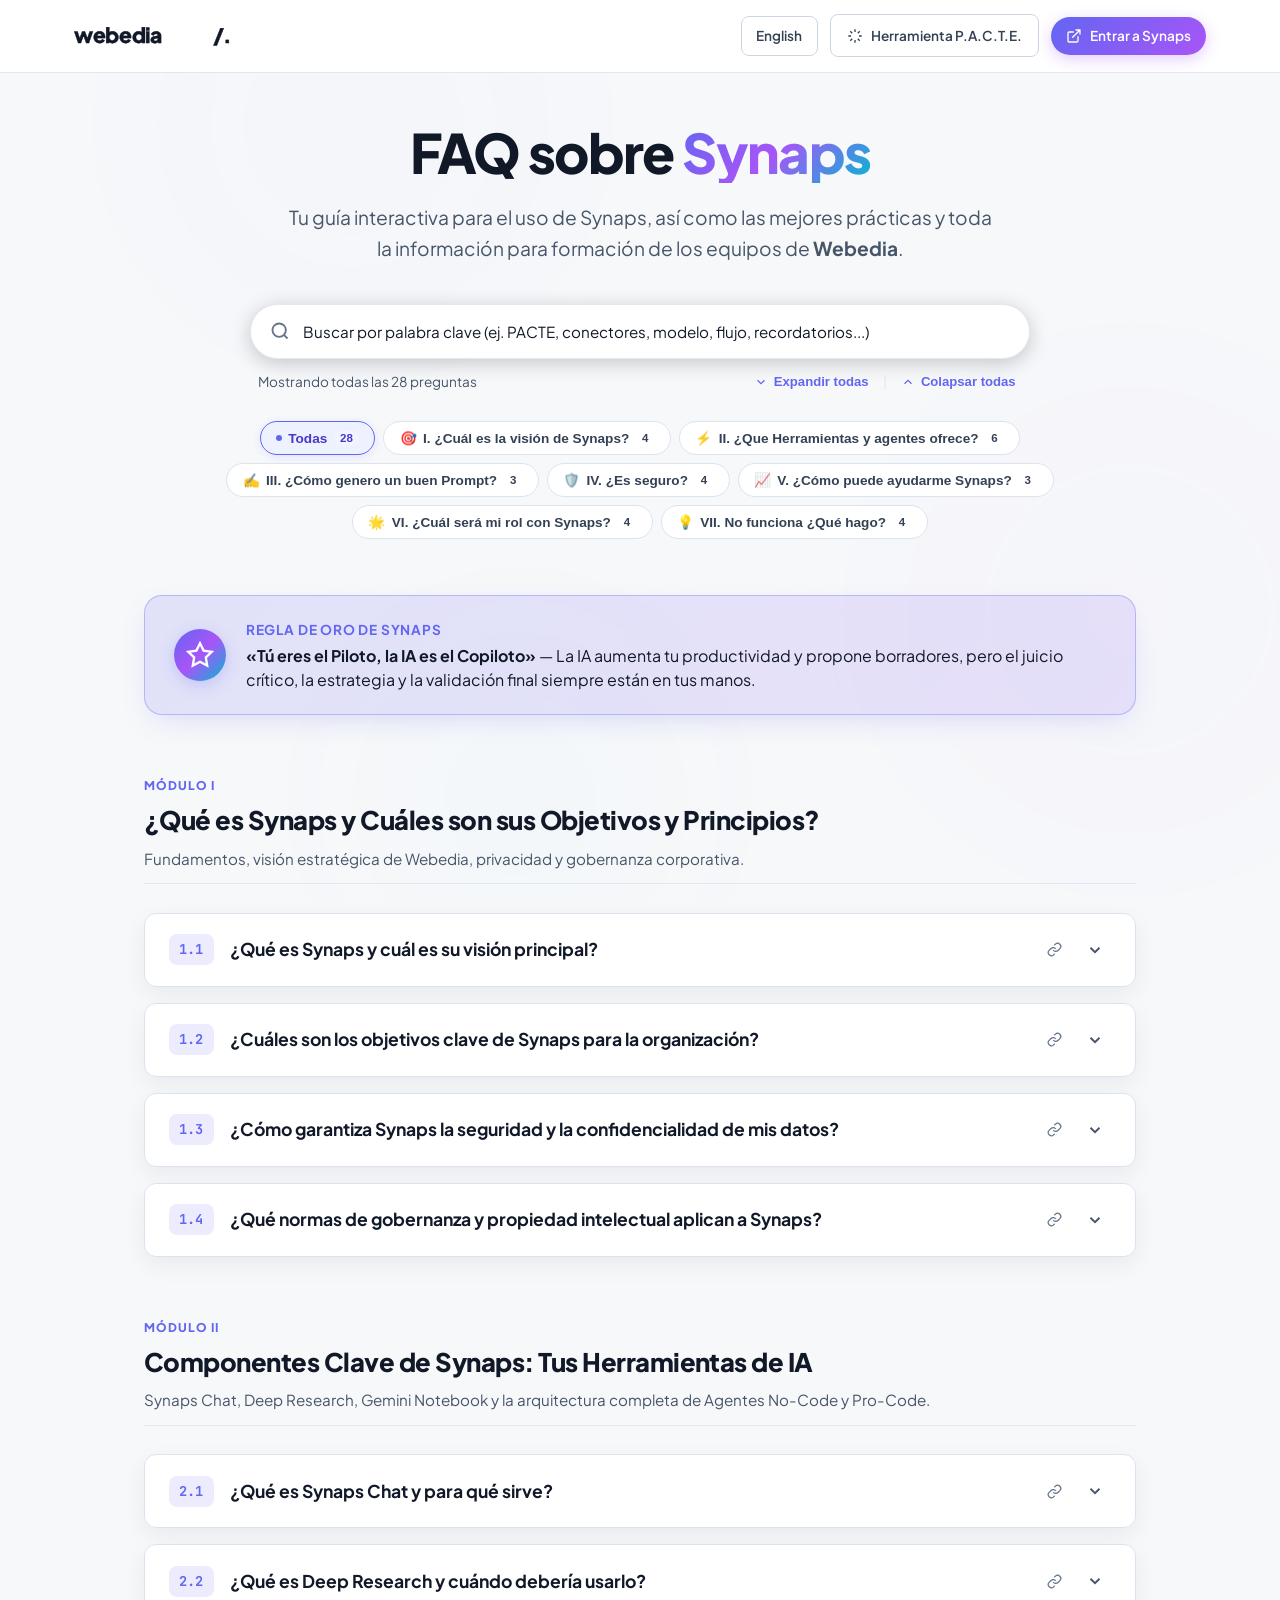
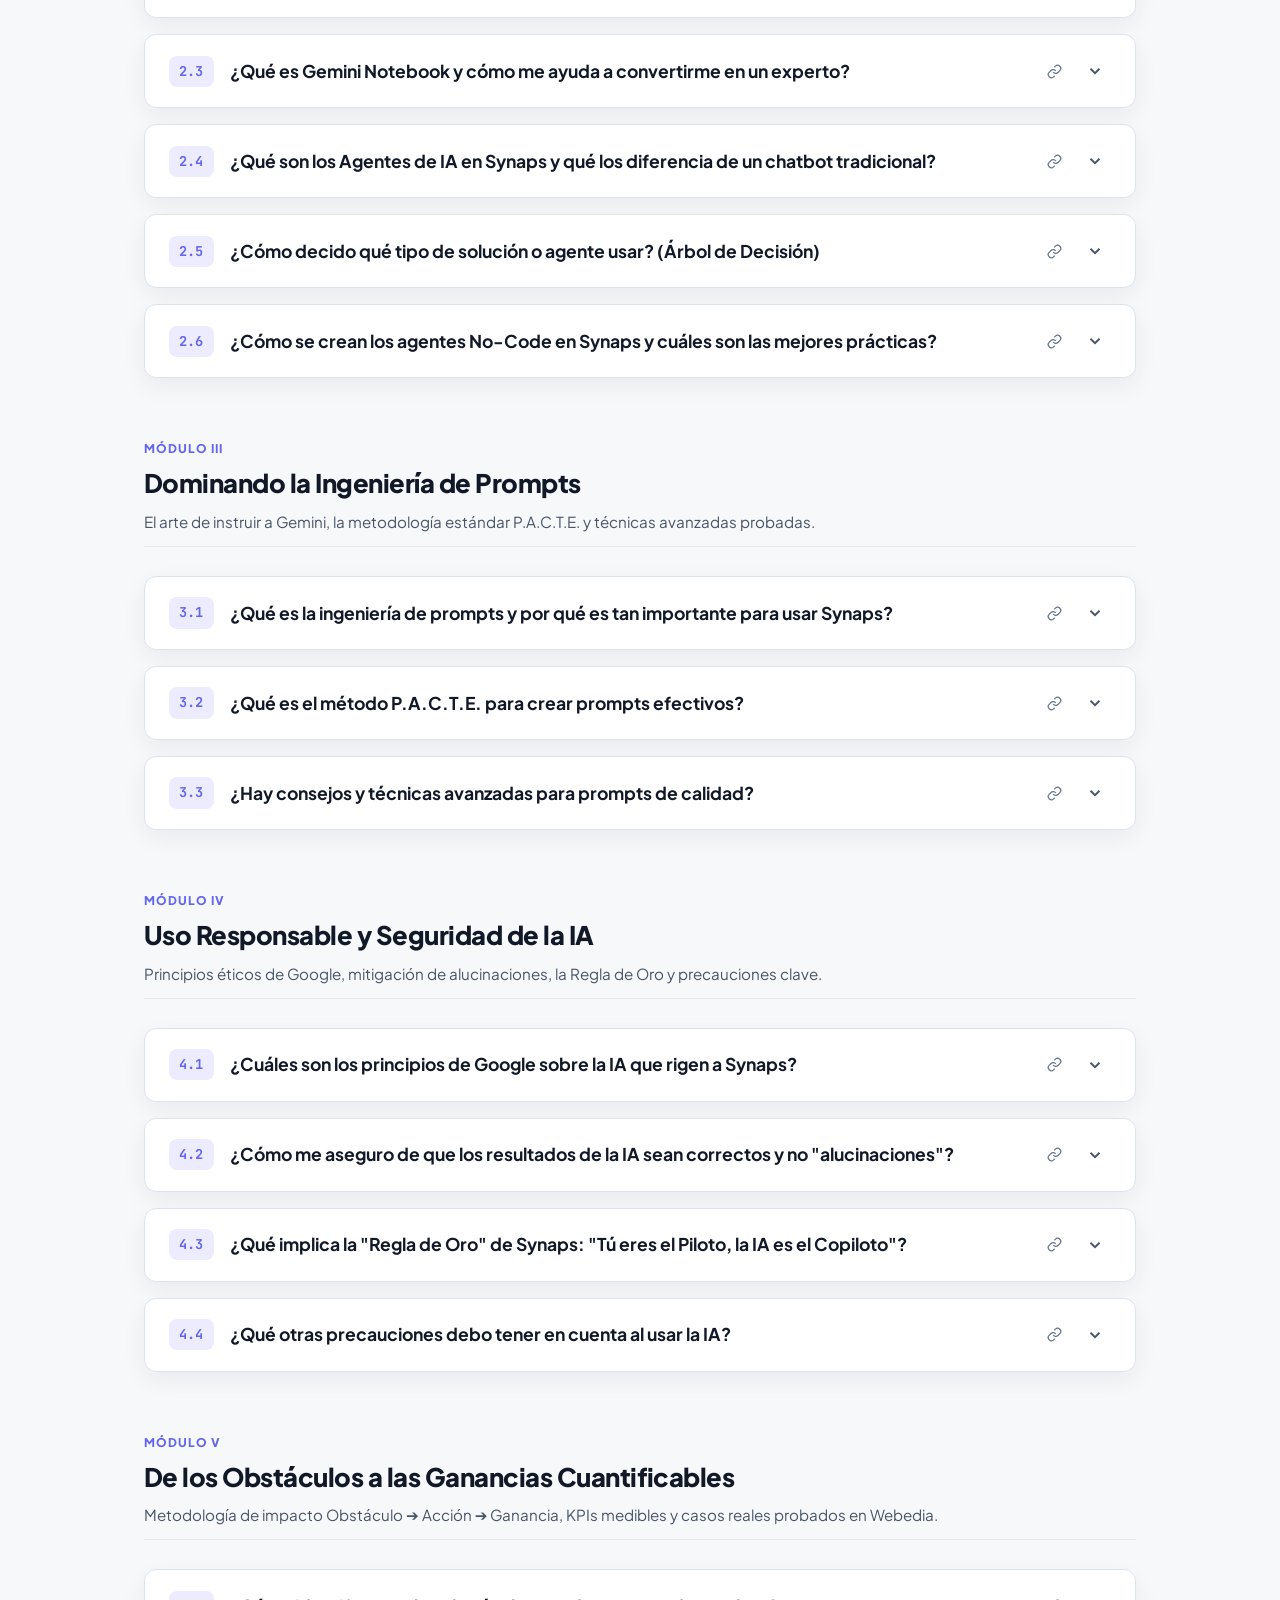
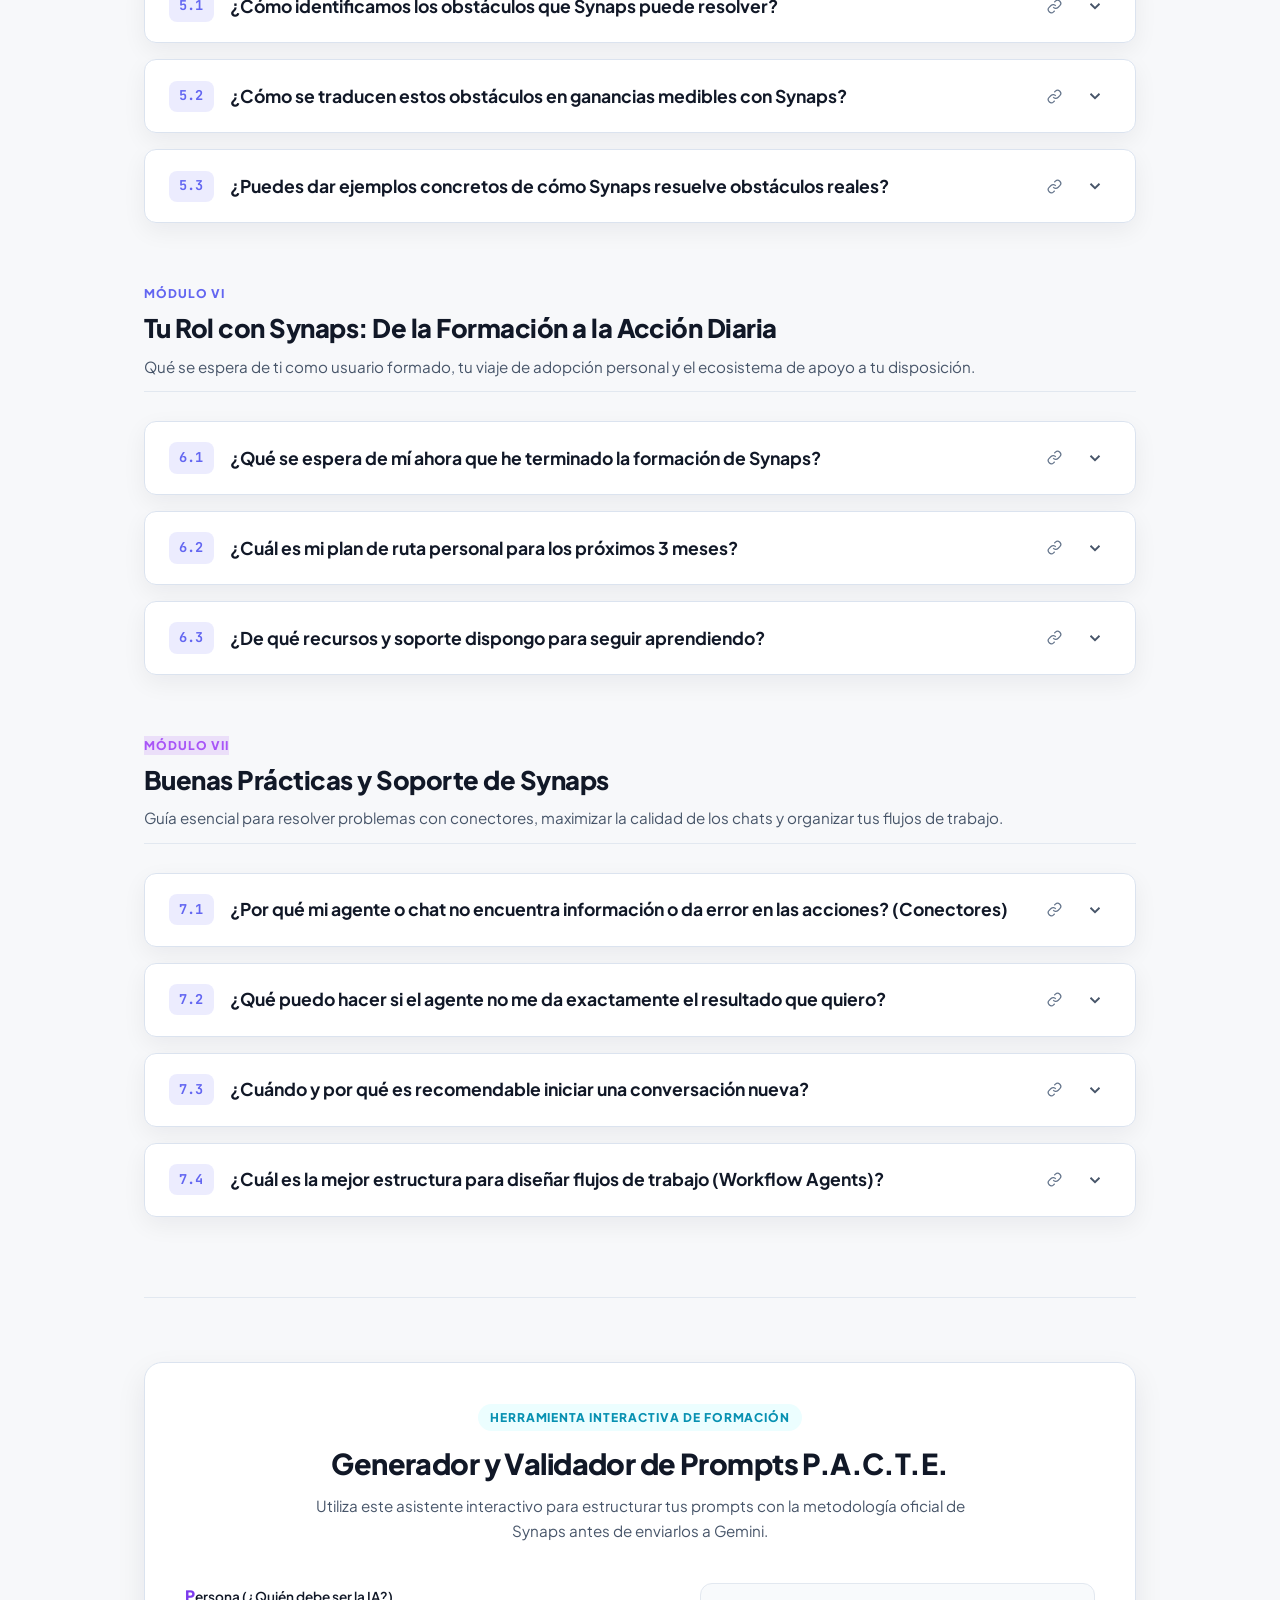
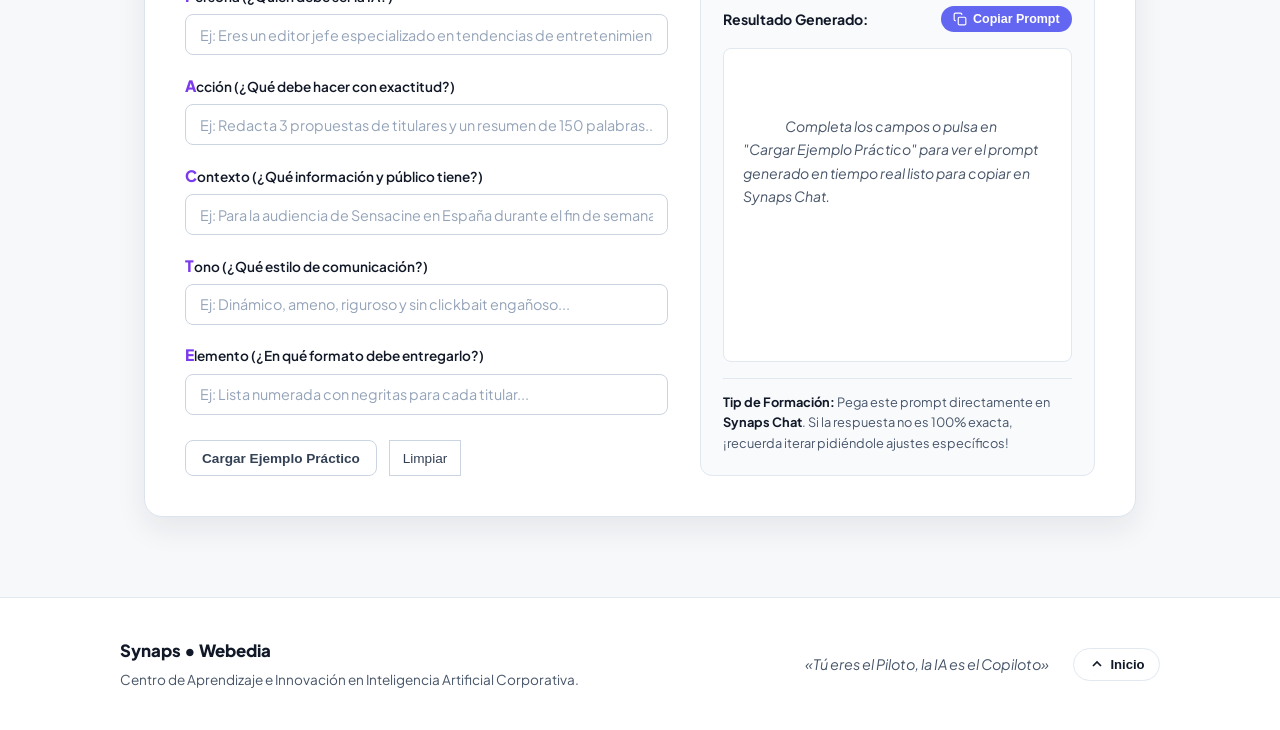
==== commit 3cc11727: "Update index.html" ====
--- a/index.html
+++ b/index.html
@@ -315,7 +315,7 @@
 
           <span class="pill-icon">🛡️</span>
 
-          IV. ¿És seguro? <span class="pill-count">4</span>
+          IV. ¿Es seguro? <span class="pill-count">4</span>
 
         </button>
 
@@ -339,7 +339,7 @@
 
           <span class="pill-icon">💡</span>
 
-          VII. No funciona ¿Qué Hago? <span class="pill-count">4</span>
+          VII. No funciona ¿Qué hago? <span class="pill-count">4</span>
 
         </button>
 
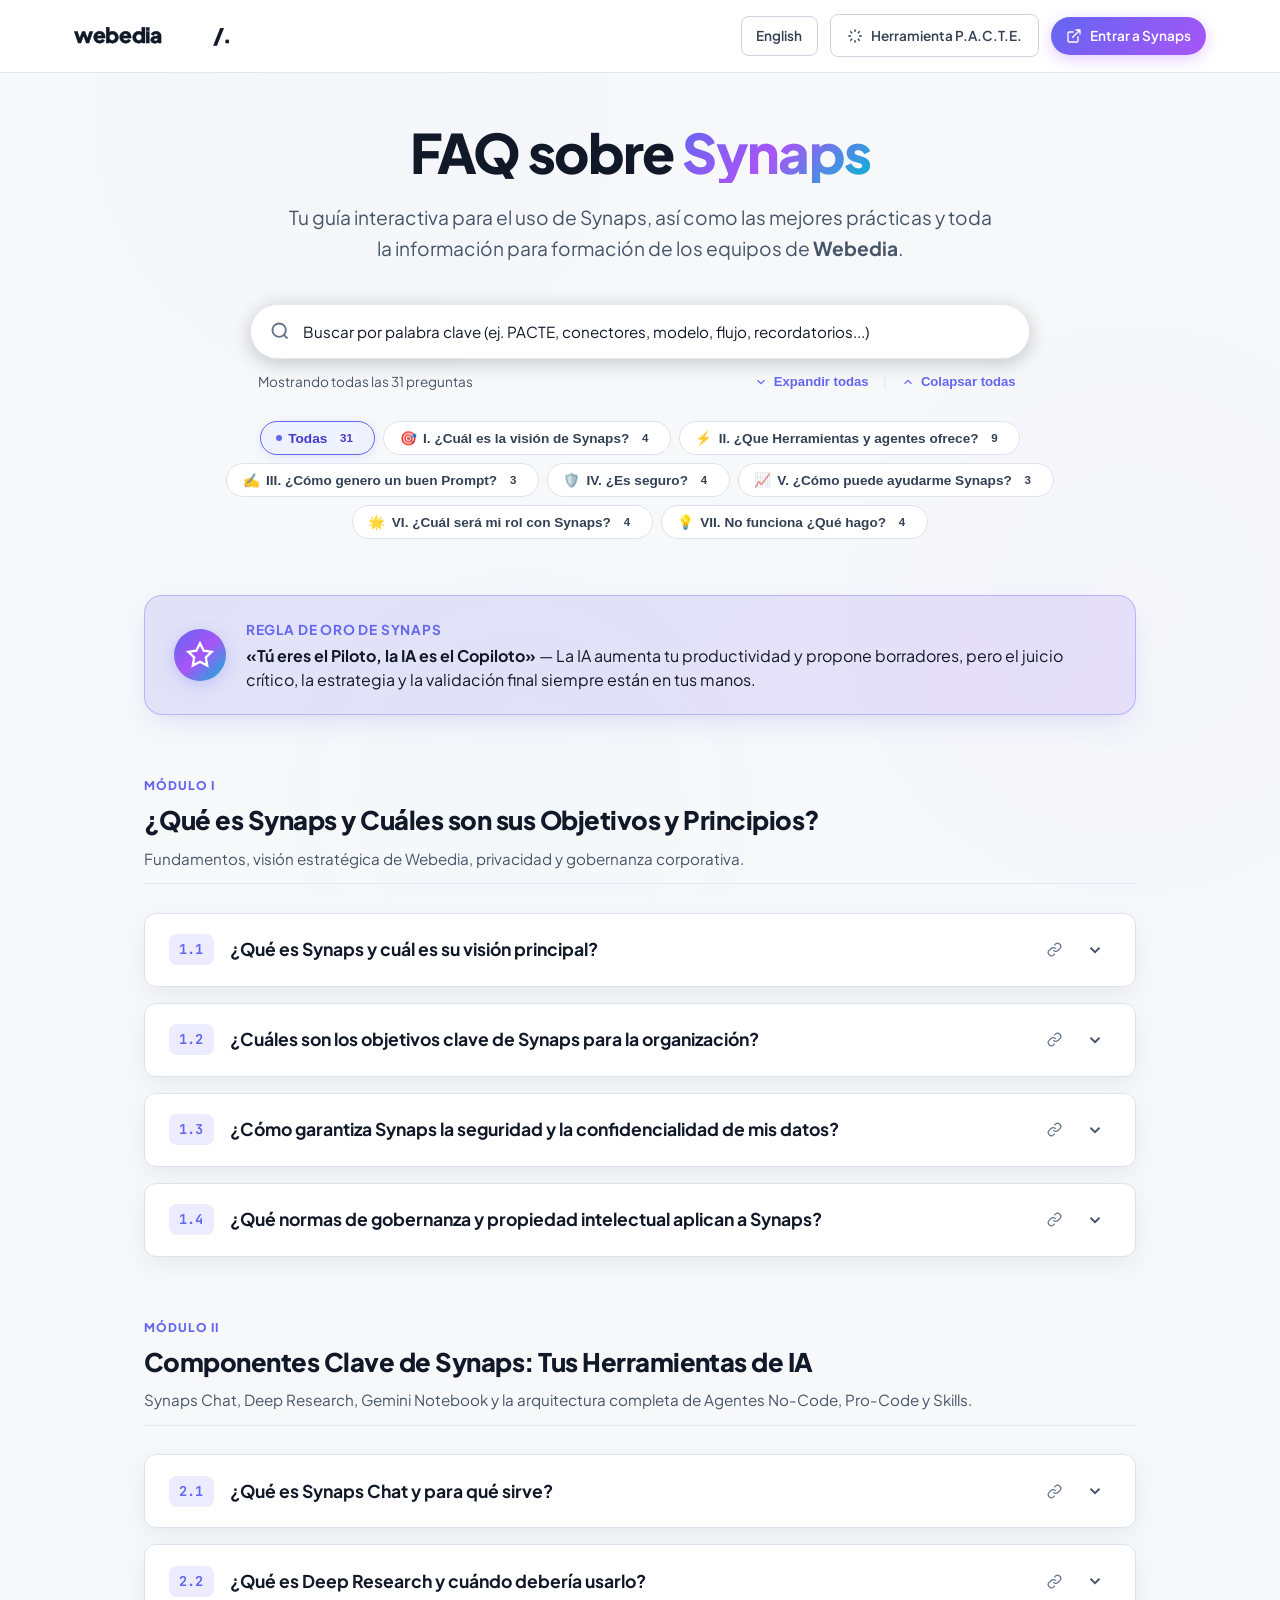
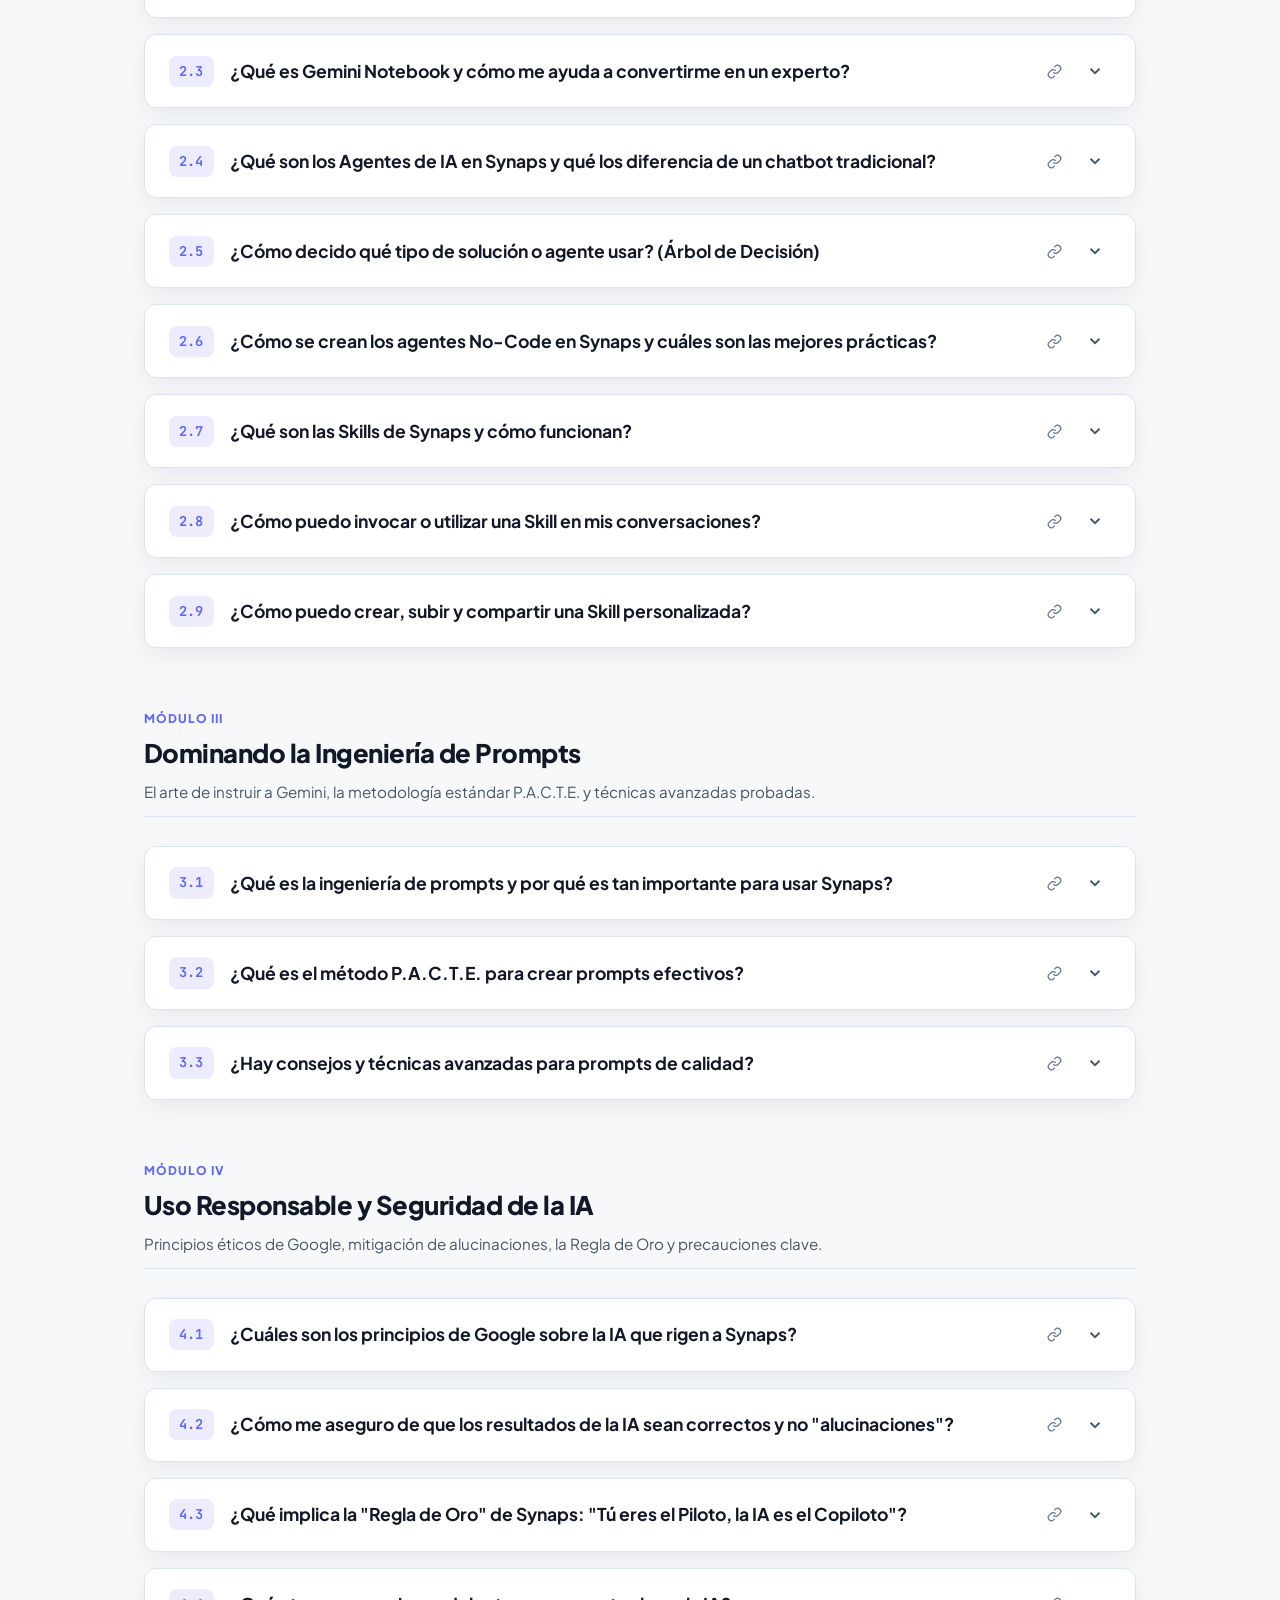
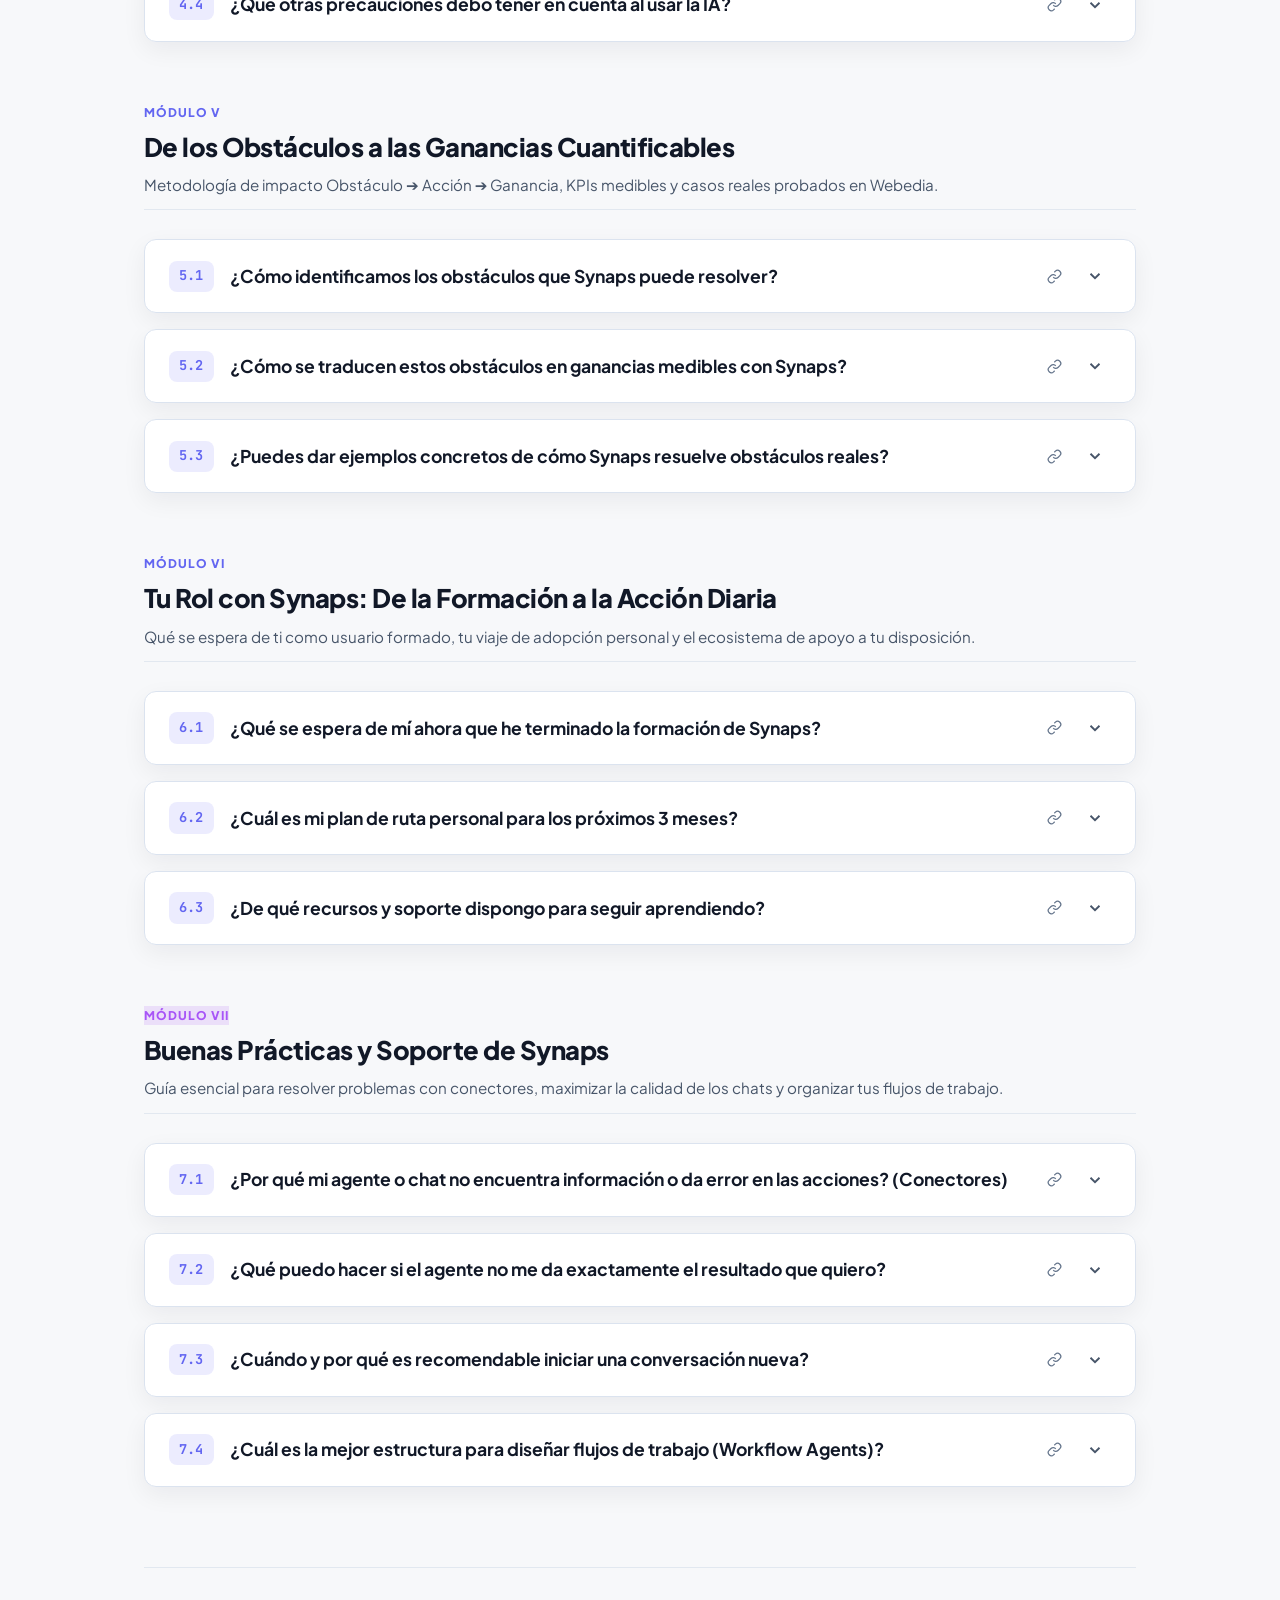
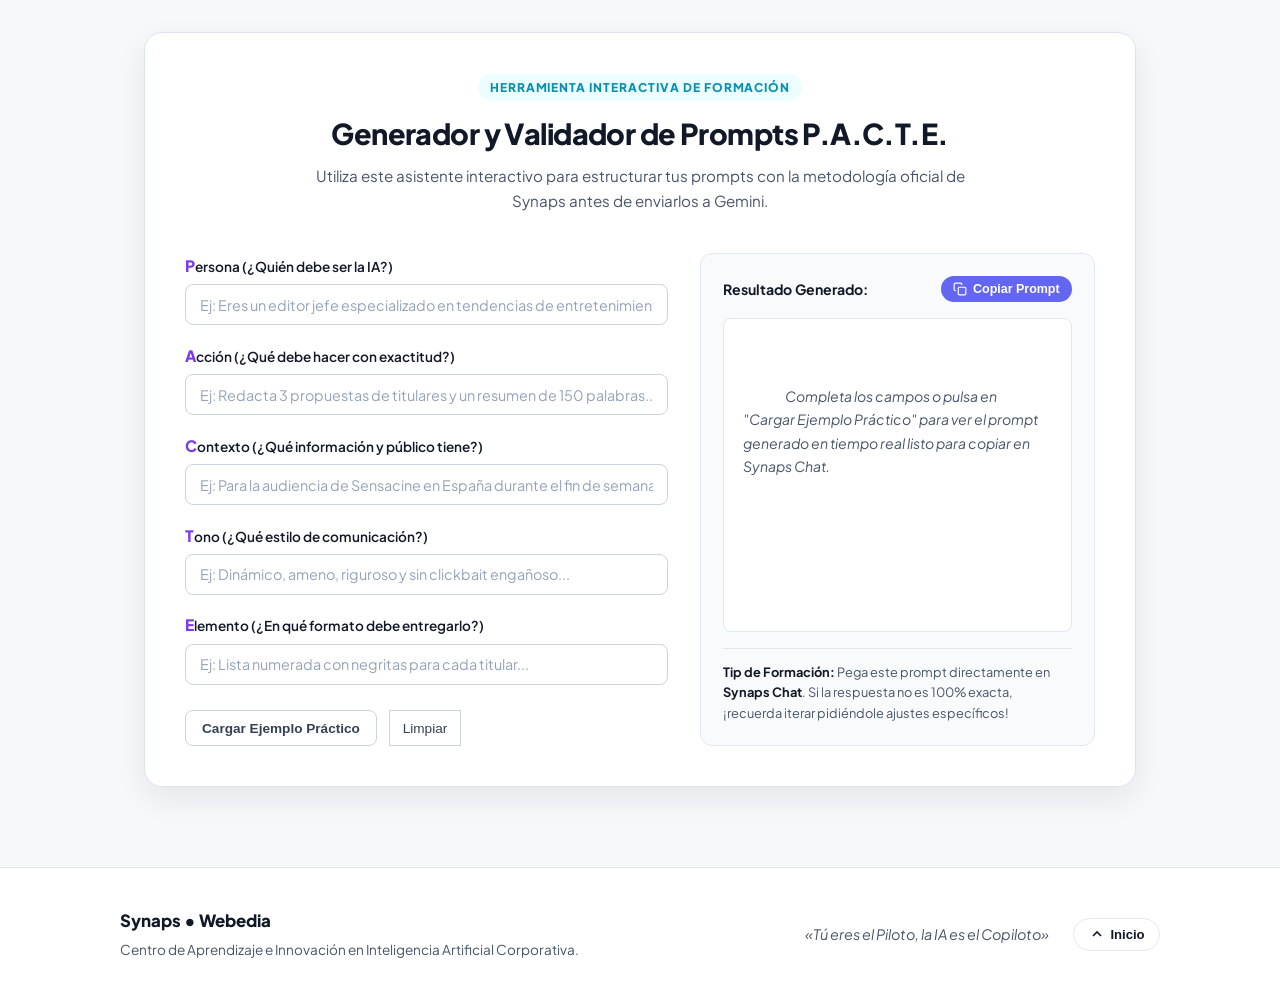
==== commit 1154e20d: "Update index.html" ====
--- a/index.html
+++ b/index.html
@@ -1,181 +1,93 @@
 <!DOCTYPE html>
-
 <html lang="es">
-
 <head>
-
   <meta charset="UTF-8">
-
   <meta name="viewport" content="width=device-width, initial-scale=1.0">
-
   <title>Synaps FAQ | Centro de Formación Webedia</title>
-
   <meta name="description" content="Portal interactivo de FAQ y Guía de Formación de Synaps, la plataforma de Inteligencia Artificial de Webedia.">
-
   <link rel="preconnect" href="https://fonts.googleapis.com">
-
   <link rel="preconnect" href="https://fonts.gstatic.com" crossorigin>
-
   <link href="https://fonts.googleapis.com/css2?family=Plus+Jakarta+Sans:wght@400;500;600;700;800&family=JetBrains+Mono:wght@400;600&display=swap" rel="stylesheet">
-
   <link rel="stylesheet" href="styles.css">
-
   <style>
-
     /* Alineación y centrado de las tarjetas de soporte en 6.3 */
-
     .support-resources-grid {
-
       display: flex !important;
-
       flex-wrap: wrap !important;
-
       justify-content: center !important;
-
       gap: 1.25rem !important;
-
     }
-
     .support-resources-grid .resource-card {
-
       flex: 0 1 calc(33.333% - 1.25rem) !important;
-
       min-width: 280px !important;
-
       box-sizing: border-box !important;
-
     }
-
     @media (max-width: 992px) {
-
       .support-resources-grid .resource-card {
-
         flex: 0 1 calc(50% - 1.25rem) !important;
-
       }
-
     }
-
     @media (max-width: 640px) {
-
       .support-resources-grid .resource-card {
-
         flex: 0 1 100% !important;
-
       }
-
     }
-
-
-
     /* Estilo contenedor para la imagen de los conectores */
-
     .connector-image-container {
-
       margin: 1.5rem 0;
-
       border-radius: 12px;
-
       overflow: hidden;
-
       border: 1px solid rgba(255, 255, 255, 0.1);
-
       background: rgba(0, 0, 0, 0.3);
-
       display: flex;
-
       justify-content: center;
-
       box-shadow: 0 8px 30px rgba(0,0,0,0.3);
-
     }
-
     .connector-image-container img {
-
       max-width: 100%;
-
       height: auto;
-
       display: block;
-
     }
-
     
-
     /* Ajuste visual para el botón de Synaps con degradado morado corporativo */
-
     .synaps-btn {
-
       background: linear-gradient(135deg, #6366f1 0%, #a855f7 100%) !important;
-
       color: #ffffff !important;
-
       border: none !important;
-
       box-shadow: 0 4px 15px rgba(168, 85, 247, 0.3) !important;
-
       transition: all 0.3s ease !important;
-
     }
-
     .synaps-btn:hover {
-
       transform: translateY(-2px) !important;
-
       box-shadow: 0 6px 20px rgba(168, 85, 247, 0.5) !important;
-
     }
-
   </style>
-
 </head>
-
 <body data-theme="light">
-
   <!-- Fondo con efecto de red neuronal -->
-
   <div class="neural-bg" aria-hidden="true">
-
     <div class="glow-orb orb-1"></div>
-
     <div class="glow-orb orb-2"></div>
-
     <div class="glow-orb orb-3"></div>
-
     <div class="grid-overlay"></div>
-
   </div>
-
   <!-- Barra de Navegación Superior -->
-
   <header class="site-header">
-
     <div class="header-container">
-
       <div class="brand">
-
         <!-- Logo SVG Webedia limpio y transparente sin títulos adyacentes -->
-
         <div class="logo-icon" style="width: auto; height: 32px; display: flex; align-items: center;">
-
           <svg viewBox="0 0 520 80" xmlns="http://www.w3.org/2000/svg" style="height: 30px; width: auto; background: transparent;" aria-label="Webedia">
-
             <text x="0" y="58" font-family="'Plus Jakarta Sans', system-ui, sans-serif" font-size="56" font-weight="800" fill="#ffffff" letter-spacing="-1">webedia</text>
-
             <text x="370" y="58" font-family="'Plus Jakarta Sans', system-ui, sans-serif" font-size="56" font-weight="800" fill="#6366f1" letter-spacing="-1">/.</text>
-
           </svg>
-
         </div>
-
       </div>
-
     <div class="header-actions" style="display: flex; gap: 0.75rem; align-items: center;">
     <!-- BOTÓN PARA CAMBIAR A INGLÉS -->
     <a href="./en/index.html" class="header-btn secondary-btn" title="Switch to English" style="padding: 0.5rem 0.9rem;">
         <span>English</span>
     </a>
-
     <!-- Resto de botones -->
     <a href="#pacte-generator" class="header-btn secondary-btn" title="Generador interactivo de Prompts P.A.C.T.E.">
         <svg width="16" height="16" viewBox="0 0 24 24" fill="none" stroke="currentColor" stroke-width="2"><path d="M12 2v4M12 18v4M4.93 4.93l2.83 2.83M16.24 16.24l2.83 2.83M2 12h4M18 12h4M4.93 19.07l2.83-2.83M16.24 7.76l2.83-2.83"/></svg>
@@ -186,1897 +98,114 @@
         <span>Entrar a Synaps</span>
     </a>
 </div>
-
     </div>
-
   </header>
-
   <main class="main-content">
-
     <!-- Hero Section -->
-
     <section class="hero-section">
-
       <h1 class="hero-title">
-
         FAQ sobre <span class="gradient-text">Synaps</span>
-
       </h1>
-
       <p class="hero-subtitle">
-
         Tu guía interactiva para el uso de Synaps, así como las mejores prácticas y toda la información para formación de los equipos de <strong>Webedia</strong>.
-
       </p>
-
       <!-- Barra de Búsqueda Interactiva -->
-
       <div class="search-wrapper">
-
         <div class="search-box">
-
           <svg class="search-icon" width="20" height="20" viewBox="0 0 24 24" fill="none" stroke="currentColor" stroke-width="2.2">
-
             <circle cx="11" cy="11" r="8"></circle>
-
             <path d="m21 21-4.35-4.35"></path>
-
           </svg>
-
           <input 
-
             type="search" 
-
             id="faqSearchInput" 
-
             placeholder="Buscar por palabra clave (ej. PACTE, conectores, modelo, flujo, recordatorios...)" 
-
             autocomplete="off"
-
             aria-label="Buscar preguntas y respuestas en el FAQ"
-
           >
-
           <button id="clearSearchBtn" class="clear-btn" title="Limpiar búsqueda" aria-label="Limpiar búsqueda" style="display: none;">
-
             <svg width="16" height="16" viewBox="0 0 24 24" fill="none" stroke="currentColor" stroke-width="2.5"><line x1="18" y1="6" x2="6" y2="18"></line><line x1="6" y1="6" x2="18" y2="18"></line></svg>
-
           </button>
-
         </div>
-
         <div class="search-status-bar">
-
-          <span id="searchResultCount" class="result-count">Mostrando todas las 28 preguntas</span>
-
+          <span id="searchResultCount" class="result-count">Mostrando todas las 31 preguntas</span>
           <div class="expand-collapse-controls">
-
             <button id="expandAllBtn" class="text-action-btn">
-
               <svg width="14" height="14" viewBox="0 0 24 24" fill="none" stroke="currentColor" stroke-width="2"><polyline points="6 9 12 15 18 9"></polyline></svg>
-
               Expandir todas
-
             </button>
-
             <span class="divider">|</span>
-
             <button id="collapseAllBtn" class="text-action-btn">
-
               <svg width="14" height="14" viewBox="0 0 24 24" fill="none" stroke="currentColor" stroke-width="2"><polyline points="18 15 12 9 6 15"></polyline></svg>
-
               Colapsar todas
-
             </button>
-
           </div>
-
         </div>
-
       </div>
-
       <!-- Filtros por Categoría (Pills) -->
-
       <nav class="category-filters" aria-label="Filtro de módulos del FAQ">
-
         <button class="filter-pill active" data-category="all">
-
           <span class="pill-dot"></span>
-
-          Todas <span class="pill-count">28</span>
-
+          Todas <span class="pill-count">31</span>
         </button>
-
         <button class="filter-pill" data-category="vision">
-
           <span class="pill-icon">🎯</span>
-
           I. ¿Cuál es la visión de Synaps? <span class="pill-count">4</span>
-
         </button>
-
         <button class="filter-pill" data-category="tools">
-
           <span class="pill-icon">⚡</span>
-
-          II. ¿Que Herramientas y agentes ofrece? <span class="pill-count">6</span>
-
+          II. ¿Que Herramientas y agentes ofrece? <span class="pill-count">9</span>
         </button>
-
         <button class="filter-pill" data-category="prompts">
-
           <span class="pill-icon">✍️</span>
-
           III. ¿Cómo genero un buen Prompt? <span class="pill-count">3</span>
-
         </button>
-
         <button class="filter-pill" data-category="safety">
-
           <span class="pill-icon">🛡️</span>
-
           IV. ¿Es seguro? <span class="pill-count">4</span>
-
         </button>
-
         <button class="filter-pill" data-category="roi">
-
           <span class="pill-icon">📈</span>
-
           V. ¿Cómo puede ayudarme Synaps? <span class="pill-count">3</span>
-
         </button>
-
         <button class="filter-pill" data-category="champions">
-
           <span class="pill-icon">🌟</span>
-
           VI. ¿Cuál será mi rol con Synaps? <span class="pill-count">4</span>
-
         </button>
-
         <button class="filter-pill" data-category="bestpractices" style="border-color: rgba(168, 85, 247, 0.45);">
-
           <span class="pill-icon">💡</span>
-
           VII. No funciona ¿Qué hago? <span class="pill-count">4</span>
-
         </button>
-
       </nav>
-
     </section>
-
     <!-- Banner Regla de Oro -->
-
     <div class="golden-rule-banner">
-
       <div class="banner-icon">
-
         <svg width="28" height="28" viewBox="0 0 24 24" fill="none" stroke="currentColor" stroke-width="2"><polygon points="12 2 15.09 8.26 22 9.27 17 14.14 18.18 21.02 12 17.77 5.82 21.02 7 14.14 2 9.27 8.91 8.26 12 2"/></svg>
-
       </div>
-
       <div class="banner-content">
-
         <div class="banner-title">Regla de Oro de Synaps</div>
-
         <div class="banner-text">
-
           <strong>«Tú eres el Piloto, la IA es el Copiloto»</strong> — La IA aumenta tu productividad y propone borradores, pero el juicio crítico, la estrategia y la validación final siempre están en tus manos.
-
         </div>
-
       </div>
-
     </div>
-
     <!-- Contenedor Principal de Preguntas del FAQ -->
-
     <section class="faq-container" id="faqList">
-
       <!-- ==================== SECCIÓN I ==================== -->
-
       <div class="faq-section-block" data-section="vision" id="seccion-vision">
-
         <div class="section-header">
-
           <div class="section-tag">Módulo I</div>
-
           <h2 class="section-title">¿Qué es Synaps y Cuáles son sus Objetivos y Principios?</h2>
-
           <p class="section-desc">Fundamentos, visión estratégica de Webedia, privacidad y gobernanza corporativa.</p>
-
         </div>
-
         <!-- Pregunta 1.1 -->
-
         <article class="faq-card" data-category="vision" id="faq-1-1">
-
-          <details class="faq-details">
-
-            <summary class="faq-summary">
-
-              <div class="summary-left">
-
-                <span class="q-number">1.1</span>
-
-                <h3 class="q-title">¿Qué es Synaps y cuál es su visión principal?</h3>
-
-              </div>
-
-              <div class="summary-actions">
-
-                <button class="copy-link-btn" title="Copiar enlace directo" aria-label="Copiar enlace">
-
-                  <svg width="15" height="15" viewBox="0 0 24 24" fill="none" stroke="currentColor" stroke-width="2"><path d="M10 13a5 5 0 0 0 7.54.54l3-3a5 5 0 0 0-7.07-7.07l-1.72 1.71"></path><path d="M14 11a5 5 0 0 0-7.54-.54l-3 3a5 5 0 0 0 7.07 7.07l1.71-1.71"></path></svg>
-
-                </button>
-
-                <span class="chevron-icon" aria-hidden="true"><svg width="18" height="18" viewBox="0 0 24 24" fill="none" stroke="currentColor" stroke-width="2.5"><polyline points="6 9 12 15 18 9"></polyline></svg></span>
-
-              </div>
-
-            </summary>
-
-            <div class="faq-content">
-
-              <p>
-
-                <strong>Synaps</strong> es la <strong>plataforma de inteligencia artificial de Webedia</strong>, inspirada en las sinapsis del cerebro humano. Actúa como una <strong>puerta de entrada única y segura a la inteligencia artificial de Google</strong> (Gemini Enterprise) para todos los equipos de <strong>Webedia</strong>.
-
-              </p>
-
-              <div class="callout-box">
-
-                <div class="callout-title">🎯 Visión Estratégica</div>
-
-                <p>Impulsar la <strong>Visión y la Eficiencia</strong> dentro de la organización como pilar fundamental de la <strong>Hoja de Ruta 2026–2027</strong>. Simboliza la red neuronal, la interconexión de habilidades multidisciplinares y la velocidad de pensamiento aumentada de la IA empresarial.</p>
-
-              </div>
-
-            </div>
-
-          </details>
-
-        </article>
-
-        <!-- Pregunta 1.2 -->
-
-        <article class="faq-card" data-category="vision" id="faq-1-2">
-
-          <details class="faq-details">
-
-            <summary class="faq-summary">
-
-              <div class="summary-left">
-
-                <span class="q-number">1.2</span>
-
-                <h3 class="q-title">¿Cuáles son los objetivos clave de Synaps para la organización?</h3>
-
-              </div>
-
-              <div class="summary-actions">
-
-                <button class="copy-link-btn" title="Copiar enlace directo" aria-label="Copiar enlace">
-
-                  <svg width="15" height="15" viewBox="0 0 24 24" fill="none" stroke="currentColor" stroke-width="2"><path d="M10 13a5 5 0 0 0 7.54.54l3-3a5 5 0 0 0-7.07-7.07l-1.72 1.71"></path><path d="M14 11a5 5 0 0 0-7.54-.54l-3 3a5 5 0 0 0 7.07 7.07l1.71-1.71"></path></svg>
-
-                </button>
-
-                <span class="chevron-icon" aria-hidden="true"><svg width="18" height="18" viewBox="0 0 24 24" fill="none" stroke="currentColor" stroke-width="2.5"><polyline points="6 9 12 15 18 9"></polyline></svg></span>
-
-              </div>
-
-            </summary>
-
-            <div class="faq-content">
-
-              <p>Los objetivos estratégicos establecidos para el despliegue global de Synaps son:</p>
-
-              <div class="grid-cards-2">
-
-                <div class="info-card">
-
-                  <div class="info-card-header"><span class="info-icon">👥</span><strong>500 Usuarios Formados</strong></div>
-
-                  <p>Alcanzar 500 profesionales formados y totalmente operativos en el uso de Synaps para <strong>diciembre de 2026</strong>.</p>
-
-                </div>
-
-                <div class="info-card">
-
-                  <div class="info-card-header"><span class="info-icon">⚙️</span><strong>Fábrica de Casos de Uso</strong></div>
-
-                  <p>Consolidar una factoría interna de soluciones para multiplicar la eficiencia operativa diaria en todas las unidades.</p>
-
-                </div>
-
-                <div class="info-card">
-
-                  <div class="info-card-header"><span class="info-icon">⏱️</span><strong>Ahorro de Miles de Horas</strong></div>
-
-                  <p>Liberar a nuestros equipos de tareas manuales repetitivas, ahorrando miles de horas de trabajo al año.</p>
-
-                </div>
-
-                <div class="info-card">
-
-                  <div class="info-card-header"><span class="info-icon">🚀</span><strong>Maximizar el Valor Añadido</strong></div>
-
-                  <p>Reorientar el talento humano hacia la creación artística, el pensamiento estratégico y la innovación de negocio.</p>
-
-                </div>
-
-              </div>
-
-            </div>
-
-          </details>
-
-        </article>
-
-        <!-- Pregunta 1.3 -->
-
-        <article class="faq-card" data-category="vision" id="faq-1-3">
-
-          <details class="faq-details">
-
-            <summary class="faq-summary">
-
-              <div class="summary-left">
-
-                <span class="q-number">1.3</span>
-
-                <h3 class="q-title">¿Cómo garantiza Synaps la seguridad y la confidencialidad de mis datos?</h3>
-
-              </div>
-
-              <div class="summary-actions">
-
-                <button class="copy-link-btn" title="Copiar enlace directo" aria-label="Copiar enlace">
-
-                  <svg width="15" height="15" viewBox="0 0 24 24" fill="none" stroke="currentColor" stroke-width="2"><path d="M10 13a5 5 0 0 0 7.54.54l3-3a5 5 0 0 0-7.07-7.07l-1.72 1.71"></path><path d="M14 11a5 5 0 0 0-7.54-.54l-3 3a5 5 0 0 0 7.07 7.07l1.71-1.71"></path></svg>
-
-                </button>
-
-                <span class="chevron-icon" aria-hidden="true"><svg width="18" height="18" viewBox="0 0 24 24" fill="none" stroke="currentColor" stroke-width="2.5"><polyline points="6 9 12 15 18 9"></polyline></svg></span>
-
-              </div>
-
-            </summary>
-
-            <div class="faq-content">
-
-              <p>
-
-                Synaps está concebido bajo el principio de <strong>«extensión del usuario»</strong>: solo puede acceder a la información sobre la cual tienes <strong>permiso personal explícito</strong> en tus cuentas corporativas.
-
-              </p>
-
-              <div class="callout-box">
-
-                <div class="callout-title">🔒 Entorno Sellado («Walled Garden»)</div>
-
-                <p>Tus prompts y datos empresariales permanecen estrictamente dentro del perímetro seguro de Webedia:</p>
-
-              </div>
-
-              <ul class="styled-list">
-
-                <li><strong>Sin Entrenamiento Externo:</strong> Tus datos NUNCA se utilizan para entrenar modelos de Gemini externos ni de terceros.</li>
-
-                <li><strong>Privacidad Total:</strong> Tu información no se comparte, no se vende ni se usa con fines publicitarios.</li>
-
-                <li><strong>Seguridad Enterprise & ACLs:</strong> Estricta adhesión a permisos de acceso existentes, prevención de pérdida de datos (DLP), auditoría y cumplimiento normativo.</li>
-
-                <li><strong>Cifrado Avanzado:</strong> Protección de datos con cifrado robusto del lado del cliente para salvaguardar información sensible.</li>
-
-              </ul>
-
-            </div>
-
-          </details>
-
-        </article>
-
-        <!-- Pregunta 1.4 -->
-
-        <article class="faq-card" data-category="vision" id="faq-1-4">
-
-          <details class="faq-details">
-
-            <summary class="faq-summary">
-
-              <div class="summary-left">
-
-                <span class="q-number">1.4</span>
-
-                <h3 class="q-title">¿Qué normas de gobernanza y propiedad intelectual aplican a Synaps?</h3>
-
-              </div>
-
-              <div class="summary-actions">
-
-                <button class="copy-link-btn" title="Copiar enlace directo" aria-label="Copiar enlace">
-
-                  <svg width="15" height="15" viewBox="0 0 24 24" fill="none" stroke="currentColor" stroke-width="2"><path d="M10 13a5 5 0 0 0 7.54.54l3-3a5 5 0 0 0-7.07-7.07l-1.72 1.71"></path><path d="M14 11a5 5 0 0 0-7.54-.54l-3 3a5 5 0 0 0 7.07 7.07l1.71-1.71"></path></svg>
-
-                </button>
-
-                <span class="chevron-icon" aria-hidden="true"><svg width="18" height="18" viewBox="0 0 24 24" fill="none" stroke="currentColor" stroke-width="2.5"><polyline points="6 9 12 15 18 9"></polyline></svg></span>
-
-              </div>
-
-            </summary>
-
-            <div class="faq-content">
-
-              <p>Para asegurar un entorno ordenado y proteger los activos estratégicos de la empresa:</p>
-
-              <ul class="styled-list">
-
-                <li><strong>Propiedad de Webedia:</strong> Cualquier agente, flujo o prompt desarrollado en la plataforma Synaps pertenece a Webedia.</li>
-
-                <li><strong>Continuidad del Negocio:</strong> Los agentes operativos críticos deben ser compartidos o transferidos al equipo si un colaborador cambia de posición o se marcha.</li>
-
-                <li><strong>Roles Asignados:</strong> Se aconseja designar formalmente un <em>«propietario» (owner)</em> y un <em>«alterno»</em> para cada agente en producción.</li>
-
-                <li><strong>Protocolo de Offboarding:</strong> La reasignación de accesos en Synaps forma parte del proceso de baja o transición corporativa estándar.</li>
-
-              </ul>
-
-            </div>
-
-          </details>
-
-        </article>
-
-      </div>
-
-      <!-- ==================== SECCIÓN II ==================== -->
-
-      <div class="faq-section-block" data-section="tools" id="seccion-tools">
-
-        <div class="section-header">
-
-          <div class="section-tag">Módulo II</div>
-
-          <h2 class="section-title">Componentes Clave de Synaps: Tus Herramientas de IA</h2>
-
-          <p class="section-desc">Synaps Chat, Deep Research, Gemini Notebook y la arquitectura completa de Agentes No-Code y Pro-Code.</p>
-
-        </div>
-
-        <!-- Pregunta 2.1 -->
-
-        <article class="faq-card" data-category="tools" id="faq-2-1">
-
-          <details class="faq-details">
-
-            <summary class="faq-summary">
-
-              <div class="summary-left">
-
-                <span class="q-number">2.1</span>
-
-                <h3 class="q-title">¿Qué es Synaps Chat y para qué sirve?</h3>
-
-              </div>
-
-              <div class="summary-actions">
-
-                <button class="copy-link-btn" title="Copiar enlace directo" aria-label="Copiar enlace">
-
-                  <svg width="15" height="15" viewBox="0 0 24 24" fill="none" stroke="currentColor" stroke-width="2"><path d="M10 13a5 5 0 0 0 7.54.54l3-3a5 5 0 0 0-7.07-7.07l-1.72 1.71"></path><path d="M14 11a5 5 0 0 0-7.54-.54l-3 3a5 5 0 0 0 7.07 7.07l1.71-1.71"></path></svg>
-
-                </button>
-
-                <span class="chevron-icon" aria-hidden="true"><svg width="18" height="18" viewBox="0 0 24 24" fill="none" stroke="currentColor" stroke-width="2.5"><polyline points="6 9 12 15 18 9"></polyline></svg></span>
-
-              </div>
-
-            </summary>
-
-            <div class="faq-content">
-
-              <p>
-
-                <strong>Synaps Chat</strong> (también denominado Synaps Search) es la <strong>interfaz conversacional principal</strong> de Gemini Enterprise, diseñada para resolver consultas, generar contenidos y agilizar tareas cotidianas como tu asistente inteligente diario.
-
-              </p>
-
-              <div class="feature-box">
-
-                <h4>🔄 ¿Cómo funciona y qué integra?</h4>
-
-                <p>Ingresas una instrucción o prompt y Gemini activa sus capacidades coordinadas con la Búsqueda de Google y conectores corporativos autorizados. Puede consultar en tiempo real tus repositorios internos (<strong>Gmail, Google Drive, Google Calendar</strong>) o herramientas empresariales (<strong>Salesforce, CRM</strong>). Puedes usar <code>@</code> para invocar a agentes especialistas directamente en la conversación.</p>
-
-              </div>
-
-              <div class="grid-cards-2 mt-3">
-
-                <div class="info-card">
-
-                  <div class="info-card-header"><span class="info-icon">🧠</span><strong>Función «Memorize»</strong></div>
-
-                  <p>Guarda tus preferencias de trabajo persistentes (formato, tono o proyectos en curso). Si un prompt contradice una memoria guardada, la instrucción actual prevalece.</p>
-
-                </div>
-
-                <div class="info-card">
-
-                  <div class="info-card-header"><span class="info-icon">📌</span><strong>Chats Anclados («Pinned Chats»)</strong></div>
-
-                  <p>Sirven exclusivamente para tu organización visual diaria. No confieren mayor relevancia cognitiva al modelo ni afectan sesiones independientes.</p>
-
-                </div>
-
-              </div>
-
-              <div class="callout-box warning-theme mt-3">
-
-                <div class="callout-title">⏳ Regla de Caducidad de 180 Días</div>
-
-                <p>Todas las conversaciones tienen una vida útil máxima de <strong>180 días</strong>. Synaps Chat no es un archivo documental; almacena tus prompts clave y entregables finales en Google Drive o tus carpetas de trabajo habituales.</p>
-
-              </div>
-
-              <p class="mt-2"><strong>Qué NO puede hacer:</strong> Ejecutar procesos desatendidos continuos (para eso están los <em>Workflow Agents</em>), conectarse a fuentes externas no autorizadas o alternar a modelos no homologados (opera con las versiones oficiales de Gemini Pro y Flash).</p>
-
-            </div>
-
-          </details>
-
-        </article>
-
-        <!-- Pregunta 2.2 -->
-
-        <article class="faq-card" data-category="tools" id="faq-2-2">
-
-          <details class="faq-details">
-
-            <summary class="faq-summary">
-
-              <div class="summary-left">
-
-                <span class="q-number">2.2</span>
-
-                <h3 class="q-title">¿Qué es Deep Research y cuándo debería usarlo?</h3>
-
-              </div>
-
-              <div class="summary-actions">
-
-                <button class="copy-link-btn" title="Copiar enlace directo" aria-label="Copiar enlace">
-
-                  <svg width="15" height="15" viewBox="0 0 24 24" fill="none" stroke="currentColor" stroke-width="2"><path d="M10 13a5 5 0 0 0 7.54.54l3-3a5 5 0 0 0-7.07-7.07l-1.72 1.71"></path><path d="M14 11a5 5 0 0 0-7.54-.54l-3 3a5 5 0 0 0 7.07 7.07l1.71-1.71"></path></svg>
-
-                </button>
-
-                <span class="chevron-icon" aria-hidden="true"><svg width="18" height="18" viewBox="0 0 24 24" fill="none" stroke="currentColor" stroke-width="2.5"><polyline points="6 9 12 15 18 9"></polyline></svg></span>
-
-              </div>
-
-            </summary>
-
-            <div class="faq-content">
-
-              <p>
-
-                <strong>Deep Research</strong> es un agente autónomo de Synaps que actúa como un <strong>analista aumentado</strong>. Es capaz de <strong>cruzar, comparar y sintetizar información</strong> de múltiples fuentes web y documentales heterogéneas para análisis estratégicos de alta complejidad.
-
-              </p>
-
-              <div class="grid-cards-2">
-
-                <div class="benefit-card">
-
-                  <div class="benefit-title">💎 Casos de uso ideales</div>
-
-                  <ul>
-
-                    <li>Análisis profundo de competidores, licitaciones y benchmarking de mercado.</li>
-
-                    <li>Elaboración de informes de tendencias e inteligencia comercial 360°.</li>
-
-                    <li>Construcción de argumentarios comerciales basados en documentación densa.</li>
-
-                  </ul>
-
-                </div>
-
-                <div class="benefit-card">
-
-                  <div class="benefit-title">⚠️ Pautas y limitaciones</div>
-
-                  <ul>
-
-                    <li><strong>Alto consumo de recursos:</strong> Realiza múltiples búsquedas autónomas en bucle y puede demorar hasta 10 minutos. Úsalo con criterio.</li>
-
-                    <li><strong>Sin acceso a Paywalls:</strong> Rastrea la web pública abierta; no puede sortear muros de pago ni accesos con login.</li>
-
-                    <li><strong>Alcance preciso:</strong> Acota el objetivo en el prompt para evitar informes genéricos o diluidos.</li>
-
-                    <li><strong>Verificación activa:</strong> Aunque cita enlaces web, comprueba siempre los extractos citados.</li>
-
-                  </ul>
-
-                </div>
-
-              </div>
-
-            </div>
-
-          </details>
-
-        </article>
-
-        <!-- Pregunta 2.3 -->
-
-        <article class="faq-card" data-category="tools" id="faq-2-3">
-
-          <details class="faq-details">
-
-            <summary class="faq-summary">
-
-              <div class="summary-left">
-
-                <span class="q-number">2.3</span>
-
-                <h3 class="q-title">¿Qué es Gemini Notebook y cómo me ayuda a convertirme en un experto?</h3>
-
-              </div>
-
-              <div class="summary-actions">
-
-                <button class="copy-link-btn" title="Copiar enlace directo" aria-label="Copiar enlace">
-
-                  <svg width="15" height="15" viewBox="0 0 24 24" fill="none" stroke="currentColor" stroke-width="2"><path d="M10 13a5 5 0 0 0 7.54.54l3-3a5 5 0 0 0-7.07-7.07l-1.72 1.71"></path><path d="M14 11a5 5 0 0 0-7.54-.54l-3 3a5 5 0 0 0 7.07 7.07l1.71-1.71"></path></svg>
-
-                </button>
-
-                <span class="chevron-icon" aria-hidden="true"><svg width="18" height="18" viewBox="0 0 24 24" fill="none" stroke="currentColor" stroke-width="2.5"><polyline points="6 9 12 15 18 9"></polyline></svg></span>
-
-              </div>
-
-            </summary>
-
-            <div class="faq-content">
-
-              <p>
-
-                <strong>Gemini Notebook</strong> (anteriormente NotebookLM) te permite crear tu propio <strong>experto temático en IA</strong> anclado en tus documentos de referencia (contratos, auditorías, normativas, CVs, políticas o manuales). Responderá <strong>ÚNICAMENTE basándose en las fuentes que cargues</strong>, citando siempre página y párrafo exactos.
-
-              </p>
-
-              <div class="specs-grid">
-
-                <div class="spec-item">
-
-                  <span class="spec-number">Hasta 300</span>
-
-                  <span class="spec-desc">Fuentes autorizadas por cuaderno (PDFs, Google Docs, Slides, URLs, vídeos de YouTube o audio)</span>
-
-                </div>
-
-                <div class="spec-item">
-
-                  <span class="spec-number">500.000</span>
-
-                  <span class="spec-desc">Palabras por fuente (hasta 200 MB por archivo local), procesando cientos de páginas al instante</span>
-
-                </div>
-
-                <div class="spec-item">
-
-                  <span class="spec-number">Audio Podcast</span>
-
-                  <span class="spec-desc">Resúmenes dinámicos en audio a dos voces, guías de estudio, FAQs estructuradas y mapas conceptuales</span>
-
-                </div>
-
-              </div>
-
-              <div class="callout-box mt-3">
-
-                <div class="callout-title">💡 Buenas Prácticas de Notebook</div>
-
-                <p>Crea <strong>cuadernos monotemáticos</strong> dedicados a un único proyecto o cliente. Recuerda que no tiene sincronización dinámica automática: si un archivo cambia, vuelve a importarlo y purga fuentes obsoletas.</p>
-
-              </div>
-
-            </div>
-
-          </details>
-
-        </article>
-
-        <!-- Pregunta 2.4 -->
-
-        <article class="faq-card" data-category="tools" id="faq-2-4">
-
-          <details class="faq-details">
-
-            <summary class="faq-summary">
-
-              <div class="summary-left">
-
-                <span class="q-number">2.4</span>
-
-                <h3 class="q-title">¿Qué son los Agentes de IA en Synaps y qué los diferencia de un chatbot tradicional?</h3>
-
-              </div>
-
-              <div class="summary-actions">
-
-                <button class="copy-link-btn" title="Copiar enlace directo" aria-label="Copiar enlace">
-
-                  <svg width="15" height="15" viewBox="0 0 24 24" fill="none" stroke="currentColor" stroke-width="2"><path d="M10 13a5 5 0 0 0 7.54.54l3-3a5 5 0 0 0-7.07-7.07l-1.72 1.71"></path><path d="M14 11a5 5 0 0 0-7.54-.54l-3 3a5 5 0 0 0 7.07 7.07l1.71-1.71"></path></svg>
-
-                </button>
-
-                <span class="chevron-icon" aria-hidden="true"><svg width="18" height="18" viewBox="0 0 24 24" fill="none" stroke="currentColor" stroke-width="2.5"><polyline points="6 9 12 15 18 9"></polyline></svg></span>
-
-              </div>
-
-            </summary>
-
-            <div class="faq-content">
-
-              <p>
-
-                Los <strong>Agentes de IA</strong> representan la transición de una herramienta puntual a un <strong>colaborador virtual proactivo</strong>, capaz de razonar, descomponer objetivos en subtareas, interactuar con herramientas corporativas y adaptarse a imprevistos.
-
-              </p>
-
-              <div class="vs-comparison">
-
-                <div class="vs-col chatbot-col">
-
-                  <div class="vs-tag">Chatbot Tradicional</div>
-
-                  <p class="vs-metaphor">«Como una centralita telefónica automática»</p>
-
-                  <ul>
-
-                    <li>Sigue guiones estáticos y respuestas rígidas.</li>
-
-                    <li>1 Pregunta = 1 Respuesta inmediata.</li>
-
-                    <li>Se detiene a la espera de la siguiente orden manual.</li>
-
-                  </ul>
-
-                </div>
-
-                <div class="vs-col agent-col">
-
-                  <div class="vs-tag highlight">Agente de IA Synaps</div>
-
-                  <p class="vs-metaphor">«Como un compañero de equipo experimentado»</p>
-
-                  <ul>
-
-                    <li>Comprende el objetivo global y planifica el flujo de trabajo.</li>
-
-                    <li>Ejecuta múltiples acciones coordinadas entre varias aplicaciones.</li>
-
-                    <li>Resuelve obstáculos de manera autónoma durante la ejecución.</li>
-
-                  </ul>
-
-                </div>
-
-              </div>
-
-            </div>
-
-          </details>
-
-        </article>
-
-        <!-- Pregunta 2.5 -->
-
-        <article class="faq-card" data-category="tools" id="faq-2-5">
-
-          <details class="faq-details">
-
-            <summary class="faq-summary">
-
-              <div class="summary-left">
-
-                <span class="q-number">2.5</span>
-
-                <h3 class="q-title">¿Cómo decido qué tipo de solución o agente usar? (Árbol de Decisión)</h3>
-
-              </div>
-
-              <div class="summary-actions">
-
-                <button class="copy-link-btn" title="Copiar enlace directo" aria-label="Copiar enlace">
-
-                  <svg width="15" height="15" viewBox="0 0 24 24" fill="none" stroke="currentColor" stroke-width="2"><path d="M10 13a5 5 0 0 0 7.54.54l3-3a5 5 0 0 0-7.07-7.07l-1.72 1.71"></path><path d="M14 11a5 5 0 0 0-7.54-.54l-3 3a5 5 0 0 0 7.07 7.07l1.71-1.71"></path></svg>
-
-                </button>
-
-                <span class="chevron-icon" aria-hidden="true"><svg width="18" height="18" viewBox="0 0 24 24" fill="none" stroke="currentColor" stroke-width="2.5"><polyline points="6 9 12 15 18 9"></polyline></svg></span>
-
-              </div>
-
-            </summary>
-
-            <div class="faq-content">
-
-              <p>La regla fundamental es <strong>empezar siempre por la solución más sencilla</strong> antes de escalar:</p>
-
-              <div class="decision-ladder">
-
-                <div class="ladder-steps">
-
-                  <div class="step-badge">1. ¿Es una tarea puntual?</div>
-
-                  <span><strong>SÍ ➔</strong> Utiliza <strong>Synaps Chat con un Prompt simple</strong>.</span>
-
-                </div>
-
-                <div class="ladder-steps">
-
-                  <div class="step-badge">2. ¿Instrucciones repetitivas?</div>
-
-                  <span><strong>NO ➔</strong> Guarda un <strong>Prompt Guardado (Saved Prompt)</strong> reutilizable para ti o tu equipo.</span>
-
-                </div>
-
-                <div class="ladder-steps">
-
-                  <div class="step-badge">3. ¿Requiere lógica compleja o APIs externas?</div>
-
-                  <span><strong>SÍ ➔</strong> Escala a un <strong>Agente Pro-Code</strong> desarrollado junto al equipo técnico.</span>
-
-                </div>
-
-                <div class="ladder-steps">
-
-                  <div class="step-badge">4. ¿Automatización sin código (No-Code)?</div>
-
-                  <span>
-
-                    • Si es una <strong>conversación interactiva</strong> ➔ <strong>Agente de Chat</strong>.<br>
-
-                    • Si es un <strong>proceso desatendido paso a paso</strong> (ej. Gmail a Sheets) ➔ <strong>Agente de Flujo (Workflow Agent)</strong>.
-
-                  </span>
-
-                </div>
-
-              </div>
-
-            </div>
-
-          </details>
-
-        </article>
-
-        <!-- Pregunta 2.6 -->
-
-        <article class="faq-card" data-category="tools" id="faq-2-6">
-
-          <details class="faq-details">
-
-            <summary class="faq-summary">
-
-              <div class="summary-left">
-
-                <span class="q-number">2.6</span>
-
-                <h3 class="q-title">¿Cómo se crean los agentes No-Code en Synaps y cuáles son las mejores prácticas?</h3>
-
-              </div>
-
-              <div class="summary-actions">
-
-                <button class="copy-link-btn" title="Copiar enlace directo" aria-label="Copiar enlace">
-
-                  <svg width="15" height="15" viewBox="0 0 24 24" fill="none" stroke="currentColor" stroke-width="2"><path d="M10 13a5 5 0 0 0 7.54.54l3-3a5 5 0 0 0-7.07-7.07l-1.72 1.71"></path><path d="M14 11a5 5 0 0 0-7.54-.54l-3 3a5 5 0 0 0 7.07 7.07l1.71-1.71"></path></svg>
-
-                </button>
-
-                <span class="chevron-icon" aria-hidden="true"><svg width="18" height="18" viewBox="0 0 24 24" fill="none" stroke="currentColor" stroke-width="2.5"><polyline points="6 9 12 15 18 9"></polyline></svg></span>
-
-              </div>
-
-            </summary>
-
-            <div class="faq-content">
-
-              <p>Puedes construir agentes personalizados mediante lenguaje natural en el <strong>Agent Designer</strong> a través de dos modalidades:</p>
-
-              <div class="grid-cards-2">
-
-                <div class="info-card">
-
-                  <div class="info-card-header"><span class="info-icon">🪄</span><strong>Workflow Builder</strong></div>
-
-                  <p>Describe en lenguaje natural tu objetivo y el constructor generará la primera versión interactiva, pudiendo solicitarle ajustes sobre la marcha.</p>
-
-                </div>
-
-                <div class="info-card">
-
-                  <div class="info-card-header"><span class="info-icon">🛠️</span><strong>The Compiler («Build Manually»)</strong></div>
-
-                  <p>Ofrece control granular directo sobre las instrucciones del sistema, fuentes documentales, selección de conectores y prompts de arranque.</p>
-
-                </div>
-
-              </div>
-
-              <div class="callout-box warning-theme mt-3">
-
-                <div class="callout-title">🔒 Tu Laboratorio Privado Seguro</div>
-
-                <p>Por defecto, <strong>todos los agentes que creas son estrictamente privados e invisibles para los demás</strong>. Esto te permite experimentar con libertad. Piensa antes de activar conectores y contacta al Core Team para publicarlos en la Galería compartida si aportan valor general a la empresa.</p>
-
-              </div>
-
-            </div>
-
-          </details>
-
-        </article>
-
-      </div>
-
-      <!-- ==================== SECCIÓN III ==================== -->
-
-      <div class="faq-section-block" data-section="prompts" id="seccion-prompts">
-
-        <div class="section-header">
-
-          <div class="section-tag">Módulo III</div>
-
-          <h2 class="section-title">Dominando la Ingeniería de Prompts</h2>
-
-          <p class="section-desc">El arte de instruir a Gemini, la metodología estándar P.A.C.T.E. y técnicas avanzadas probadas.</p>
-
-        </div>
-
-        <!-- Pregunta 3.1 -->
-
-        <article class="faq-card" data-category="prompts" id="faq-3-1">
-
-          <details class="faq-details">
-
-            <summary class="faq-summary">
-
-              <div class="summary-left">
-
-                <span class="q-number">3.1</span>
-
-                <h3 class="q-title">¿Qué es la ingeniería de prompts y por qué es tan importante para usar Synaps?</h3>
-
-              </div>
-
-              <div class="summary-actions">
-
-                <button class="copy-link-btn" title="Copiar enlace directo" aria-label="Copiar enlace">
-
-                  <svg width="15" height="15" viewBox="0 0 24 24" fill="none" stroke="currentColor" stroke-width="2"><path d="M10 13a5 5 0 0 0 7.54.54l3-3a5 5 0 0 0-7.07-7.07l-1.72 1.71"></path><path d="M14 11a5 5 0 0 0-7.54-.54l-3 3a5 5 0 0 0 7.07 7.07l1.71-1.71"></path></svg>
-
-                </button>
-
-                <span class="chevron-icon" aria-hidden="true"><svg width="18" height="18" viewBox="0 0 24 24" fill="none" stroke="currentColor" stroke-width="2.5"><polyline points="6 9 12 15 18 9"></polyline></svg></span>
-
-              </div>
-
-            </summary>
-
-            <div class="faq-content">
-
-              <p>
-
-                La <strong>ingeniería de prompts</strong> es el arte de <strong>diseñar y estructurar instrucciones precisas</strong> para obtener la mejor respuesta posible de los modelos Gemini de Google.
-
-              </p>
-
-              <div class="key-takeaway">
-
-                💡 <strong>Principio Clave:</strong> La calidad de tu prompt determina directamente la calidad del resultado. Trata a la IA como tu <strong>asistente ultra-capaz pero literal</strong>, ¡NUNCA como un oráculo mágico que adivina tu pensamiento!
-
-              </div>
-
-            </div>
-
-          </details>
-
-        </article>
-
-        <!-- Pregunta 3.2 -->
-
-        <article class="faq-card" data-category="prompts" id="faq-3-2">
-
-          <details class="faq-details">
-
-            <summary class="faq-summary">
-
-              <div class="summary-left">
-
-                <span class="q-number">3.2</span>
-
-                <h3 class="q-title">¿Qué es el método P.A.C.T.E. para crear prompts efectivos?</h3>
-
-              </div>
-
-              <div class="summary-actions">
-
-                <button class="copy-link-btn" title="Copiar enlace directo" aria-label="Copiar enlace">
-
-                  <svg width="15" height="15" viewBox="0 0 24 24" fill="none" stroke="currentColor" stroke-width="2"><path d="M10 13a5 5 0 0 0 7.54.54l3-3a5 5 0 0 0-7.07-7.07l-1.72 1.71"></path><path d="M14 11a5 5 0 0 0-7.54-.54l-3 3a5 5 0 0 0 7.07 7.07l1.71-1.71"></path></svg>
-
-                </button>
-
-                <span class="chevron-icon" aria-hidden="true"><svg width="18" height="18" viewBox="0 0 24 24" fill="none" stroke="currentColor" stroke-width="2.5"><polyline points="6 9 12 15 18 9"></polyline></svg></span>
-
-              </div>
-
-            </summary>
-
-            <div class="faq-content">
-
-              <p>
-
-                El método <strong>P.A.C.T.E.</strong> es el estándar corporativo en Webedia para componer instrucciones precisas y contextualizadas:
-
-              </p>
-
-              <div class="pacte-framework-grid">
-
-                <div class="pacte-card letter-p">
-
-                  <div class="pacte-letter">P</div>
-
-                  <div class="pacte-name">Persona</div>
-
-                  <div class="pacte-desc">Rol o especialidad que asume la IA.</div>
-
-                  <div class="pacte-example"><em>Ej:</em> «Actúa como un Diseñador UX Senior en e-commerce».</div>
-
-                </div>
-
-                <div class="pacte-card letter-a">
-
-                  <div class="pacte-letter">A</div>
-
-                  <div class="pacte-name">Acción</div>
-
-                  <div class="pacte-desc">La tarea concreta y desglosada a realizar.</div>
-
-                  <div class="pacte-example"><em>Ej:</em> «Audita la navegación y redacta recomendaciones».</div>
-
-                </div>
-
-                <div class="pacte-card letter-c">
-
-                  <div class="pacte-letter">C</div>
-
-                  <div class="pacte-name">Contexto</div>
-
-                  <div class="pacte-desc">Antecedentes, restricciones y público meta.</div>
-
-                  <div class="pacte-example"><em>Ej:</em> «Audiencia joven en España que navega en móvil».</div>
-
-                </div>
-
-                <div class="pacte-card letter-t">
-
-                  <div class="pacte-letter">T</div>
-
-                  <div class="pacte-name">Tono</div>
-
-                  <div class="pacte-desc">Registro o estilo de comunicación esperado.</div>
-
-                  <div class="pacte-example"><em>Ej:</em> «Corporativo, constructivo, directo y conciso».</div>
-
-                </div>
-
-                <div class="pacte-card letter-e">
-
-                  <div class="pacte-letter">E</div>
-
-                  <div class="pacte-name">Elemento</div>
-
-                  <div class="pacte-desc">Formato exacto de entrega del resultado.</div>
-
-                  <div class="pacte-example"><em>Ej:</em> «Tabla con columnas: Problema, Solución e Impacto».</div>
-
-                </div>
-
-              </div>
-
-            </div>
-
-          </details>
-
-        </article>
-
-        <!-- Pregunta 3.3 (Actualizada con Comparativa Zero/One/Few Shot y Meta-Prompting) -->
-
-        <article class="faq-card" data-category="prompts" id="faq-3-3">
-
-          <details class="faq-details">
-
-            <summary class="faq-summary">
-
-              <div class="summary-left">
-
-                <span class="q-number">3.3</span>
-
-                <h3 class="q-title">¿Hay consejos y técnicas avanzadas para prompts de calidad?</h3>
-
-              </div>
-
-              <div class="summary-actions">
-
-                <button class="copy-link-btn" title="Copiar enlace directo" aria-label="Copiar enlace">
-
-                  <svg width="15" height="15" viewBox="0 0 24 24" fill="none" stroke="currentColor" stroke-width="2"><path d="M10 13a5 5 0 0 0 7.54.54l3-3a5 5 0 0 0-7.07-7.07l-1.72 1.71"></path><path d="M14 11a5 5 0 0 0-7.54-.54l-3 3a5 5 0 0 0 7.07 7.07l1.71-1.71"></path></svg>
-
-                </button>
-
-                <span class="chevron-icon" aria-hidden="true"><svg width="18" height="18" viewBox="0 0 24 24" fill="none" stroke="currentColor" stroke-width="2.5"><polyline points="6 9 12 15 18 9"></polyline></svg></span>
-
-              </div>
-
-            </summary>
-
-            <div class="faq-content">
-
-              <p>Además de la estructura P.A.C.T.E., aplica estas técnicas formales y probadas:</p>
-
-              <!-- Comparativa de Técnicas de Prompting -->
-
-              <h4 class="subhead mt-3">🎯 Las 3 Técnicas de Instrucción (Prompting Techniques)</h4>
-
-              <div class="grid-cards-3 mt-2">
-
-                <div class="info-card">
-
-                  <div class="info-card-header">
-
-                    <span class="info-icon">⚡</span>
-
-                    <strong>Zero-Shot</strong>
-
-                  </div>
-
-                  <p><em>«Just tell him whatever you want»</em></p>
-
-                  <p class="text-sm">Pides la tarea directamente sin proporcionar ejemplos previos. Muy rápido para tareas sencillas, pero con menor control en peticiones complejas.</p>
-
-                </div>
-
-                <div class="info-card">
-
-                  <div class="info-card-header">
-
-                    <span class="info-icon">🎯</span>
-
-                    <strong>One-Shot</strong>
-
-                  </div>
-
-                  <p><em>«Guide him with just one example»</em></p>
-
-                  <p class="text-sm">Incluyes 1 único ejemplo resuelto. Ayuda a que la IA entienda el tono, la formalidad y la estructura exacta esperada.</p>
-
-                </div>
-
-                <div class="info-card">
-
-                  <div class="info-card-header">
-
-                    <span class="info-icon">💎</span>
-
-                    <strong>Few-Shot</strong>
-
-                  </div>
-
-                  <p><em>«Show, don't say that»</em></p>
-
-                  <p class="text-sm">Aportas de 2 a 3 ejemplos concretos del resultado. Es la técnica más recomendada para tareas con matices o clasificaciones estrictas.</p>
-
-                </div>
-
-              </div>
-
-              <!-- Truco Meta-Prompting -->
-
-              <div class="callout-box mt-3" style="border-left: 4px solid #6366f1;">
-
-                <div class="callout-title">🪄 Truco Pro de Auto-Optimización (Meta-Prompting)</div>
-
-                <p>
-
-                  Cuando estés trabajando en Synaps Chat y vayas puliendo un resultado mensaje tras mensaje, <strong>no copies y pegues manualmente tus correcciones</strong>. Al terminar la sesión, pídele directamente a Gemini:
-
-                </p>
-
-                <div class="highlight-quote mt-2" style="font-family: 'JetBrains Mono', monospace; font-size: 0.9rem;">
-
-                  «Ahora revisa toda nuestra conversación y consolídala en un único prompt maestro, estructurado con la metodología P.A.C.T.E., para que pueda guardarlo en mi biblioteca y reutilizarlo en el futuro con un solo clic».
-
-                </div>
-
-              </div>
-
-              <!-- Otras Técnicas Avanzadas -->
-
-              <h4 class="subhead mt-4">Mejores Prácticas y Hábitos Recomendados</h4>
-
-              <ul class="styled-list mt-2">
-
-                <li><strong>Estructuración con Markdown:</strong> Emplea encabezados (<code>#</code>), listas y negritas (<code>**</code>) para estructurar tus prompts; Gemini organizará mejor el razonamiento.</li>
-
-                <li><strong>Prompt Interactivo de Clarificación:</strong> Pídele al final: <em>«Antes de redactar, hazme 3 preguntas para asegurarte de que comprendes mi objetivo»</em>.</li>
-
-                <li><strong>Multimodalidad con Capturas:</strong> Puedes arrastrar capturas de pantalla, gráficos o tablas directamente al chat para que analice texto e imagen a la vez.</li>
-
-                <li><strong>Contexto Negativo (Límites):</strong> Especifica con claridad lo que NO debe hacer (ej. <em>«Evita jerga técnica compleja y no menciones marcas competidoras»</em>).</li>
-
-                <li><strong>Longitud Esperada:</strong> Define siempre la extensión (ej. <em>«en exactamente 3 párrafos de 50 palabras cada uno»</em>).</li>
-
-                <li><strong>Atención a Sesgos (Primacía y Recencia):</strong> Los modelos prestan máxima atención al inicio y al final de tu instrucción; sitúa allí las restricciones vitales.</li>
-
-                <li><strong>Revisión Reflexiva:</strong> Pide a la IA que revise su propio borrador: <em>«Evalúa tu respuesta e identifica qué datos podrían ser ambiguos»</em>.</li>
-
-              </ul>
-
-            </div>
-
-          </details>
-
-        </article>
-
-      </div>
-
-      <!-- ==================== SECCIÓN IV ==================== -->
-
-      <div class="faq-section-block" data-section="safety" id="seccion-safety">
-
-        <div class="section-header">
-
-          <div class="section-tag">Módulo IV</div>
-
-          <h2 class="section-title">Uso Responsable y Seguridad de la IA</h2>
-
-          <p class="section-desc">Principios éticos de Google, mitigación de alucinaciones, la Regla de Oro y precauciones clave.</p>
-
-        </div>
-
-        <!-- Pregunta 4.1 -->
-
-        <article class="faq-card" data-category="safety" id="faq-4-1">
-
-          <details class="faq-details">
-
-            <summary class="faq-summary">
-
-              <div class="summary-left">
-
-                <span class="q-number">4.1</span>
-
-                <h3 class="q-title">¿Cuáles son los principios de Google sobre la IA que rigen a Synaps?</h3>
-
-              </div>
-
-              <div class="summary-actions">
-
-                <button class="copy-link-btn" title="Copiar enlace directo" aria-label="Copiar enlace">
-
-                  <svg width="15" height="15" viewBox="0 0 24 24" fill="none" stroke="currentColor" stroke-width="2"><path d="M10 13a5 5 0 0 0 7.54.54l3-3a5 5 0 0 0-7.07-7.07l-1.72 1.71"></path><path d="M14 11a5 5 0 0 0-7.54-.54l-3 3a5 5 0 0 0 7.07 7.07l1.71-1.71"></path></svg>
-
-                </button>
-
-                <span class="chevron-icon" aria-hidden="true"><svg width="18" height="18" viewBox="0 0 24 24" fill="none" stroke="currentColor" stroke-width="2.5"><polyline points="6 9 12 15 18 9"></polyline></svg></span>
-
-              </div>
-
-            </summary>
-
-            <div class="faq-content">
-
-              <p>Google y Webedia rigen el desarrollo y despliegue de Synaps bajo 7 principios éticos inquebrantables:</p>
-
-              <div class="principles-grid">
-
-                <div class="principle-item"><span class="p-num">1</span><div><strong>Socialmente útil:</strong> Beneficiar a las personas y aportar valor real de negocio.</div></div>
-
-                <div class="principle-item"><span class="p-num">2</span><div><strong>Evitar prejuicios injustos:</strong> Mitigar sesgos algorítmicos en contenidos y decisiones.</div></div>
-
-                <div class="principle-item"><span class="p-num">3</span><div><strong>Diseño y seguridad comprobados:</strong> Controles rigurosos para evitar riesgos operativos.</div></div>
-
-                <div class="principle-item"><span class="p-num">4</span><div><strong>Responsabilidad hacia las personas:</strong> Mantener siempre la supervisión y control humano.</div></div>
-
-                <div class="principle-item"><span class="p-num">5</span><div><strong>Privacidad por diseño:</strong> Custodia absoluta y confidencialidad de la información.</div></div>
-
-                <div class="principle-item"><span class="p-num">6</span><div><strong>Excelencia científica:</strong> Estándares de rigor tecnológico y actualización continua.</div></div>
-
-                <div class="principle-item"><span class="p-num">7</span><div><strong>Disponibilidad ética:</strong> Limitar el uso a aplicaciones alineadas con estos valores.</div></div>
-
-              </div>
-
-            </div>
-
-          </details>
-
-        </article>
-
-        <!-- Pregunta 4.2 -->
-
-        <article class="faq-card" data-category="safety" id="faq-4-2">
-
-          <details class="faq-details">
-
-            <summary class="faq-summary">
-
-              <div class="summary-left">
-
-                <span class="q-number">4.2</span>
-
-                <h3 class="q-title">¿Cómo me aseguro de que los resultados de la IA sean correctos y no "alucinaciones"?</h3>
-
-              </div>
-
-              <div class="summary-actions">
-
-                <button class="copy-link-btn" title="Copiar enlace directo" aria-label="Copiar enlace">
-
-                  <svg width="15" height="15" viewBox="0 0 24 24" fill="none" stroke="currentColor" stroke-width="2"><path d="M10 13a5 5 0 0 0 7.54.54l3-3a5 5 0 0 0-7.07-7.07l-1.72 1.71"></path><path d="M14 11a5 5 0 0 0-7.54-.54l-3 3a5 5 0 0 0 7.07 7.07l1.71-1.71"></path></svg>
-
-                </button>
-
-                <span class="chevron-icon" aria-hidden="true"><svg width="18" height="18" viewBox="0 0 24 24" fill="none" stroke="currentColor" stroke-width="2.5"><polyline points="6 9 12 15 18 9"></polyline></svg></span>
-
-              </div>
-
-            </summary>
-
-            <div class="faq-content">
-
-              <p>
-
-                Una «alucinación» ocurre cuando un modelo inventa datos con total seguridad aparente. Para erradicarlas:
-
-              </p>
-
-              <div class="check-actions-list">
-
-                <div class="check-action-item"><span class="check-icon">🔍</span><div><strong>Validación con Google:</strong> Usa el botón de verificación directa en Gemini para cotejar afirmaciones con la web en tiempo real.</div></div>
-
-                <div class="check-action-item"><span class="check-icon">📌</span><div><strong>Verificación de Citas:</strong> En Gemini Notebook y Synaps, haz clic en las notas al pie para comprobar el párrafo original del archivo fuente.</div></div>
-
-                <div class="check-action-item"><span class="check-icon">🧠</span><div><strong>Juicio Crítico Humano:</strong> Trata toda salida como un borrador de trabajo; tú tienes la responsabilidad final de contrastar los hechos.</div></div>
-
-                <div class="check-action-item"><span class="check-icon">🔄</span><div><strong>Alineación Estricta:</strong> Exige a la IA en el prompt: <em>«Si la respuesta no puede ser verificada en las fuentes proporcionadas, responde explícitamente: "No tengo acceso a esta información en mis fuentes verificadas"»</em>.</div></div>
-
-              </div>
-
-            </div>
-
-          </details>
-
-        </article>
-
-        <!-- Pregunta 4.3 -->
-
-        <article class="faq-card" data-category="safety" id="faq-4-3">
-
-          <details class="faq-details">
-
-            <summary class="faq-summary">
-
-              <div class="summary-left">
-
-                <span class="q-number">4.3</span>
-
-                <h3 class="q-title">¿Qué implica la "Regla de Oro" de Synaps: "Tú eres el Piloto, la IA es el Copiloto"?</h3>
-
-              </div>
-
-              <div class="summary-actions">
-
-                <button class="copy-link-btn" title="Copiar enlace directo" aria-label="Copiar enlace">
-
-                  <svg width="15" height="15" viewBox="0 0 24 24" fill="none" stroke="currentColor" stroke-width="2"><path d="M10 13a5 5 0 0 0 7.54.54l3-3a5 5 0 0 0-7.07-7.07l-1.72 1.71"></path><path d="M14 11a5 5 0 0 0-7.54-.54l-3 3a5 5 0 0 0 7.07 7.07l1.71-1.71"></path></svg>
-
-                </button>
-
-                <span class="chevron-icon" aria-hidden="true"><svg width="18" height="18" viewBox="0 0 24 24" fill="none" stroke="currentColor" stroke-width="2.5"><polyline points="6 9 12 15 18 9"></polyline></svg></span>
-
-              </div>
-
-            </summary>
-
-            <div class="faq-content">
-
-              <div class="pilot-manifesto">
-
-                <div class="pilot-role">
-
-                  <div class="role-badge">Tú = El Piloto</div>
-
-                  <p>Mantienes el timón, lideras la estrategia, validas la pertinencia y asumes la responsabilidad del trabajo final.</p>
-
-                </div>
-
-                <div class="copilot-role">
-
-                  <div class="role-badge copilot">Synaps = El Copiloto</div>
-
-                  <p>Te sugiere rutas, sintetiza datos dispersos, acelera cálculos y redacta borradores para ahorrarte horas de vuelo operativo.</p>
-
-                </div>
-
-              </div>
-
-              <p class="mt-3">
-
-                <strong>Nunca delegues tu pensamiento crítico</strong>. La IA amplifica tu talento, pero jamás sustituye tu experiencia ni tu criterio profesional.
-
-              </p>
-
-            </div>
-
-          </details>
-
-        </article>
-
-        <!-- Pregunta 4.4 -->
-
-        <article class="faq-card" data-category="safety" id="faq-4-4">
-
-          <details class="faq-details">
-
-            <summary class="faq-summary">
-
-              <div class="summary-left">
-
-                <span class="q-number">4.4</span>
-
-                <h3 class="q-title">¿Qué otras precauciones debo tener en cuenta al usar la IA?</h3>
-
-              </div>
-
-              <div class="summary-actions">
-
-                <button class="copy-link-btn" title="Copiar enlace directo" aria-label="Copiar enlace">
-
-                  <svg width="15" height="15" viewBox="0 0 24 24" fill="none" stroke="currentColor" stroke-width="2"><path d="M10 13a5 5 0 0 0 7.54.54l3-3a5 5 0 0 0-7.07-7.07l-1.72 1.71"></path><path d="M14 11a5 5 0 0 0-7.54-.54l-3 3a5 5 0 0 0 7.07 7.07l1.71-1.71"></path></svg>
-
-                </button>
-
-                <span class="chevron-icon" aria-hidden="true"><svg width="18" height="18" viewBox="0 0 24 24" fill="none" stroke="currentColor" stroke-width="2.5"><polyline points="6 9 12 15 18 9"></polyline></svg></span>
-
-              </div>
-
-            </summary>
-
-            <div class="faq-content">
-
-              <ul class="styled-list">
-
-                <li><strong>Clasificación de Datos:</strong> Trata la información que introduzcas como documentación interna de trabajo y evita introducir datos personales de clientes no anonimizados o información altamente sensible sin autorización previa.</li>
-
-                <li><strong>Aumenta, no reemplaces:</strong> Utiliza la IA para generar ideas, estructurar borradores y procesar información, pero confía siempre en el criterio humano para las decisiones de negocio.</li>
-
-                <li><strong>Diversidad de Puntos de Vista:</strong> Contrasta los análisis de la IA con la opinión de compañeros para no caer en sesgos de confirmación o perspectivas estrechas.</li>
-
-              </ul>
-
-            </div>
-
-          </details>
-
-        </article>
-
-      </div>
-
-      <!-- ==================== SECCIÓN V ==================== -->
-
-      <div class="faq-section-block" data-section="roi" id="seccion-roi">
-
-        <div class="section-header">
-
-          <div class="section-tag">Módulo V</div>
-
-          <h2 class="section-title">De los Obstáculos a las Ganancias Cuantificables</h2>
-
-          <p class="section-desc">Metodología de impacto Obstáculo ➔ Acción ➔ Ganancia, KPIs medibles y casos reales probados en Webedia.</p>
-
-        </div>
-
-        <!-- Pregunta 5.1 -->
-
-        <article class="faq-card" data-category="roi" id="faq-5-1">
-
-          <details class="faq-details">
-
-            <summary class="faq-summary">
-
-              <div class="summary-left">
-
-                <span class="q-number">5.1</span>
-
-                <h3 class="q-title">¿Cómo identificamos los obstáculos que Synaps puede resolver?</h3>
-
-              </div>
-
-              <div class="summary-actions">
-
-                <button class="copy-link-btn" title="Copiar enlace directo" aria-label="Copiar enlace">
-
-                  <svg width="15" height="15" viewBox="0 0 24 24" fill="none" stroke="currentColor" stroke-width="2"><path d="M10 13a5 5 0 0 0 7.54.54l3-3a5 5 0 0 0-7.07-7.07l-1.72 1.71"></path><path d="M14 11a5 5 0 0 0-7.54-.54l-3 3a5 5 0 0 0 7.07 7.07l1.71-1.71"></path></svg>
-
-                </button>
-
-                <span class="chevron-icon" aria-hidden="true"><svg width="18" height="18" viewBox="0 0 24 24" fill="none" stroke="currentColor" stroke-width="2.5"><polyline points="6 9 12 15 18 9"></polyline></svg></span>
-
-              </div>
-
-            </summary>
-
-            <div class="faq-content">
-
-              <p>Los obstáculos son cuellos de botella cotidianos identificados en los talleres departamentales de Webedia, agrupados en 3 áreas:</p>
-
-              <div class="pain-categories-grid">
-
-                <div class="pain-category-card">
-
-                  <div class="pain-icon">🧠</div>
-
-                  <h4>Carga Mental y Sobrecarga</h4>
-
-                  <p>Saturación por cadenas kilométricas de correos, dispersión documental en múltiples carpetas y desgaste en tareas repetitivas de escaso valor añadido.</p>
-
-                </div>
-
-                <div class="pain-category-card">
-
-                  <div class="pain-icon">⏳</div>
-
-                  <h4>Productividad y Fricción Operativa</h4>
-
-                  <p>Procesos manuales mecánicos (copiar datos de Gmail a Sheets, conciliar reportes, coordinar agendas) que consumen horas clave de los equipos.</p>
-
-                </div>
-
-                <div class="pain-category-card">
-
-                  <div class="pain-icon">🎨</div>
-
-                  <h4>Bloqueos Creativos e Innovación</h4>
-
-                  <p>Síndrome de la hoja en blanco, necesidad de adaptar una misma campaña a múltiples formatos y canales, y falta de tiempo para ideación estratégica.</p>
-
-                </div>
-
-              </div>
-
-            </div>
-
-          </details>
-
-        </article>
-
-        <!-- Pregunta 5.2 -->
-
-        <article class="faq-card" data-category="roi" id="faq-5-2">
-
-          <details class="faq-details">
-
-            <summary class="faq-summary">
-
-              <div class="summary-left">
-
-                <span class="q-number">5.2</span>
-
-                <h3 class="q-title">¿Cómo se traducen estos obstáculos en ganancias medibles con Synaps?</h3>
-
-              </div>
-
-              <div class="summary-actions">
-
-                <button class="copy-link-btn" title="Copiar enlace directo" aria-label="Copiar enlace">
-
-                  <svg width="15" height="15" viewBox="0 0 24 24" fill="none" stroke="currentColor" stroke-width="2"><path d="M10 13a5 5 0 0 0 7.54.54l3-3a5 5 0 0 0-7.07-7.07l-1.72 1.71"></path><path d="M14 11a5 5 0 0 0-7.54-.54l-3 3a5 5 0 0 0 7.07 7.07l1.71-1.71"></path></svg>
-
-                </button>
-
-                <span class="chevron-icon" aria-hidden="true"><svg width="18" height="18" viewBox="0 0 24 24" fill="none" stroke="currentColor" stroke-width="2.5"><polyline points="6 9 12 15 18 9"></polyline></svg></span>
-
-              </div>
-
-            </summary>
-
-            <div class="faq-content">
-
-              <p>Aplicamos el marco estructurado <strong>«Obstáculo (Desafío) ➔ Solución (Acción) ➔ Ganancia (Impacto)»</strong>:</p>
-
-              <div class="flow-stages">
-
-                <div class="flow-stage">
-
-                  <div class="stage-tag pain">1. Obstáculo</div>
-
-                  <p>El cuello de botella concreto antes de incorporar la IA.</p>
-
-                </div>
-
-                <div class="flow-arrow">➔</div>
-
-                <div class="flow-stage">
-
-                  <div class="stage-tag action">2. Solución (Acción)</div>
-
-                  <p>Prompt ejecutado y fuentes conectadas en Synaps.</p>
-
-                </div>
-
-                <div class="flow-arrow">➔</div>
-
-                <div class="flow-stage">
-
-                  <div class="stage-tag gain">3. Ganancia (Impacto)</div>
-
-                  <p>Beneficio cuantificado en horas, precisión o ingresos.</p>
-
-                </div>
-
-              </div>
-
-              <h4 class="subhead mt-4">KPIs de impacto cuantificables:</h4>
-
-              <div class="pill-tags mt-2">
-
-                <span class="kpi-pill">⏱️ Tiempo neto ahorrado (horas semanales o mensuales)</span>
-
-                <span class="kpi-pill">🚀 Aumento de cadencia y agilidad de entrega</span>
-
-                <span class="kpi-pill">🎯 Fiabilidad de decisiones (fuentes 100% verificadas)</span>
-
-                <span class="kpi-pill">🛡️ Mitigación de riesgos de marca y control de presupuesto</span>
-
-                <span class="kpi-pill">💼 Nuevas oportunidades comerciales y mayor cartera</span>
-
-                <span class="kpi-pill">📈 Crecimiento de tráfico y engagement en Discover</span>
-
-                <span class="kpi-pill">🧘 Reducción del estrés laboral y foco estratégico</span>
-
-              </div>
-
-            </div>
-
-          </details>
-
-        </article>
-
-        <!-- Pregunta 5.3 (Actualizada con ejemplos micro de uso diario) -->
-
-        <article class="faq-card" data-category="roi" id="faq-5-3">
-
-          <details class="faq-details">
-
-            <summary class="faq-summary">
-
-              <div class="summary-left">
-
-                <span class="q-number">5.3</span>
-
-                <h3 class="q-title">¿Puedes dar ejemplos concretos de cómo Synaps resuelve obstáculos reales?</h3>
-
-              </div>
-
-              <div class="summary-actions">
-
-                <button class="copy-link-btn" title="Copiar enlace directo" aria-label="Copiar enlace">
-
-                  <svg width="15" height="15" viewBox="0 0 24 24" fill="none" stroke="currentColor" stroke-width="2"><path d="M10 13a5 5 0 0 0 7.54.54l3-3a5 5 0 0 0-7.07-7.07l-1.72 1.71"></path><path d="M14 11a5 5 0 0 0-7.54-.54l-3 3a5 5 0 0 0 7.07 7.07l1.71-1.71"></path></svg>
-
-                </button>
-
-                <span class="chevron-icon" aria-hidden="true"><svg width="18" height="18" viewBox="0 0 24 24" fill="none" stroke="currentColor" stroke-width="2.5"><polyline points="6 9 12 15 18 9"></polyline></svg></span>
-
-              </div>
-
-            </summary>
-
-            <div class="faq-content">
-
-              <p>Casos reales demostrados y medidos en las unidades de Webedia, incluyendo acciones ágiles y micro-tareas cotidianas:</p>
-
-              
-
-              <h4 class="subhead mt-3">⚡ Micro-tareas de Productividad Diaria:</h4>
-
-              <div class="use-cases-grid mt-2" style="margin-bottom: 2rem;">
-
-                <div class="case-card" style="border-color: rgba(99, 102, 241, 0.3);">
-
-                  <div class="case-header"><span class="case-num" style="background: #6366f1;">📧</span><h5>Buscar correos y adjuntos</h5></div>
-
-                  <p class="case-desc">Pídele a Synaps buscar hilos específicos sin abrir Gmail. Ej: *"Encuentra el último presupuesto que me envió Mario Rigote sobre licencias y extrae el total"*.</p>
-
-                  <div class="case-gain"><strong>Ahorro:</strong> Recupera adjuntos y datos sepultados en tu bandeja en 5 segundos.</div>
-
-                </div>
-
-                <div class="case-card" style="border-color: rgba(99, 102, 241, 0.3);">
-
-                  <div class="case-header"><span class="case-num" style="background: #6366f1;">🔍</span><h5>Localizar documentos en segundos</h5></div>
-
-                  <p class="case-desc">Olvídate de navegar por infinitas carpetas compartidas. Ej: *"Busca en mi Drive el documento de Onboarding de Champions y dime cuáles son los entregables"*.</p>
-
-                  <div class="case-gain"><strong>Ahorro:</strong> Acceso instantáneo a la información sin búsquedas manuales en Drive.</div>
-
-                </div>
-
-                <div class="case-card" style="border-color: rgba(99, 102, 241, 0.3);">
-
-                  <div class="case-header"><span class="case-num" style="background: #6366f1;">📁</span><h5>Organizar y resumir archivos</h5></div>
-
-                  <p class="case-desc">Sintetiza de golpe varios archivos. Ej: *"Lee estos tres PDFs de propuestas y hazme una tabla comparativa con los puntos fuertes de cada uno"*.</p>
-
-                  <div class="case-gain"><strong>Ahorro:</strong> Evita leer cientos de páginas de documentación repetitiva o densa.</div>
-
-                </div>
-
-                <div class="case-card" style="border-color: rgba(99, 102, 241, 0.3);">
-
-                  <div class="case-header"><span class="case-num" style="background: #6366f1;">📝</span><h5>Auto-status y recordatorios</h5></div>
-
-                  <p class="case-desc">Genera actualizaciones de tus proyectos. Ej: *"Revisa mis correos de ayer y mi calendario de hoy, y redacta un borrador de estatus diario para enviarle a mi manager"*.</p>
-
-                  <div class="case-gain"><strong>Ahorro:</strong> Automatiza reportes de estado internos y mantén al día tus tareas clave.</div>
-
-                </div>
-
-              </div>
-
-
-
-              <h4 class="subhead">🚀 Casos de Negocio Avanzados:</h4>
-
-              <div class="use-cases-grid mt-2">
-
-                <div class="case-card">
-
-                  <div class="case-header"><span class="case-num">#1</span><h5>Reuniones multi-zona horaria</h5></div>
-
-                  <p class="case-desc">Agente que cruza calendarios globales, compensa husos horarios y agenda automáticamente.</p>
-
-                  <div class="case-gain"><strong>Ganancia:</strong> 1 hora ahorrada por reunión global y cero desajustes horarios.</div>
-
-                </div>
-
-                <div class="case-card">
-
-                  <div class="case-header"><span class="case-num">#2</span><h5>Monitoreo de competidores activos</h5></div>
-
-                  <p class="case-desc">Ingesta semanal automatizada de lanzamientos rivales y generación de ganchos comerciales.</p>
-
-                  <div class="case-gain"><strong>Ganancia:</strong> Más marcas en cartera y mayor tasa de conversión comercial.</div>
-
-                </div>
-
-                <div class="case-card">
-
-                  <div class="case-header"><span class="case-num">#3</span><h5>Scraping de horarios de cines</h5></div>
-
-                  <p class="case-desc">Visita automática a múltiples webs de exhibición para validar la disponibilidad de carteleras.</p>
-
-                  <div class="case-gain"><strong>Ganancia:</strong> Ahorro neto de 8 horas semanales por operador.</div>
-
-                </div>
-
-                <div class="case-card">
-
-                  <div class="case-header"><span class="case-num">#4</span><h5>Recopilación de noticias y debates</h5></div>
-
-                  <p class="case-desc">Agregación de noticias clave de actualidad vinculadas con el archivo editorial propio.</p>
-
-                  <div class="case-gain"><strong>Ganancia:</strong> Reducción del 50% del tiempo de preparación de reuniones editoriales.</div>
-
-                </div>
-
-                <div class="case-card">
-
-                  <div class="case-header"><span class="case-num">#5</span><h5>Control presupuestario de campañas</h5></div>
-
-                  <p class="case-desc">Gemini extrae datos de Gmail y detecta campañas activas y desviaciones de presupuesto.</p>
-
-                  <div class="case-gain"><strong>Ganancia:</strong> Eliminación de pérdidas por presupuestos omitidos o campañas olvidadas.</div>
-
-                </div>
-
-                <div class="case-card">
-
-                  <div class="case-header"><span class="case-num">#6</span><h5>Rendimiento editorial guiado por datos</h5></div>
-
-                  <p class="case-desc">Cruce de métricas internas con tendencias de búsqueda para proponer temas con potencial viral.</p>
-
-                  <div class="case-gain"><strong>Ganancia:</strong> 20 horas mensuales recuperadas para los redactores.</div>
-
-                </div>
-
-                <div class="case-card">
-
-                  <div class="case-header"><span class="case-num">#7</span><h5>Optimización de Google Discover</h5></div>
-
-                  <p class="case-desc">Plan de acción técnico en 3 pasos (imágenes clave, CLS y titulares atractivos sin engaño).</p>
-
-                  <div class="case-gain"><strong>Ganancia:</strong> Captura inmediata de tráfico orgánico en contenidos pasivos.</div>
-
-                </div>
-
-                <div class="case-card">
-
-                  <div class="case-header"><span class="case-num">#8</span><h5>Revisión de derechos y Brand Safety</h5></div>
-
-                  <p class="case-desc">Filtrado de reclamaciones fraudulentas y validación de seguridad de marca de perfiles.</p>
-
-                  <div class="case-gain"><strong>Ganancia:</strong> 1 hora semanal ahorrada y minimización de riesgos reputacionales.</div>
-
-                </div>
-
-                <div class="case-card">
-
-                  <div class="case-header"><span class="case-num">#9</span><h5>Archivado de reportes de campañas (XMAS)</h5></div>
-
-                  <p class="case-desc">Escaneo de bandejas de entrada, descarga de adjuntos y estructuración por carpetas de clientes.</p>
-
-                  <div class="case-gain"><strong>Ganancia:</strong> 100% de automatización del archivado y 0 horas invertidas a mano.</div>
-
-                </div>
-
-                <div class="case-card">
-
-                  <div class="case-header"><span class="case-num">#10</span><h5>Auditorías SEO automáticas para clientes</h5></div>
-
-                  <p class="case-desc">Flujo desatendido que analiza exports de SEMrush, Search Console y GA4 al crear una carpeta.</p>
-
-                  <div class="case-gain"><strong>Ganancia:</strong> Reducción drástica del tiempo de preparación de auditorías técnicas.</div>
-
-                </div>
-
-              </div>
-
-            </div>
-
-          </details>
-
-        </article>
-
-      </div>
-
-     <!-- ==================== SECCIÓN VI ==================== -->
-      <div class="faq-section-block" data-section="champions" id="seccion-champions">
-
-        <div class="section-header">
-          <div class="section-tag">Módulo VI</div>
-          <h2 class="section-title">Tu Rol con Synaps: De la Formación a la Acción Diaria</h2>
-          <p class="section-desc">Qué se espera de ti como usuario formado, tu viaje de adopción personal y el ecosistema de apoyo a tu disposición.</p>
-        </div>
-
-        <!-- Pregunta 6.1 -->
-        <article class="faq-card" data-category="champions" id="faq-6-1">
           <details class="faq-details">
             <summary class="faq-summary">
               <div class="summary-left">
-                <span class="q-number">6.1</span>
-                <h3 class="q-title">¿Qué se espera de mí ahora que he terminado la formación de Synaps?</h3>
+                <span class="q-number">1.1</span>
+                <h3 class="q-title">¿Qué es Synaps y cuál es su visión principal?</h3>
               </div>
               <div class="summary-actions">
                 <button class="copy-link-btn" title="Copiar enlace directo" aria-label="Copiar enlace">
@@ -2087,42 +216,22 @@
             </summary>
             <div class="faq-content">
               <p>
-                El objetivo de la formación no es que te conviertas en programador de IA, sino que <strong>integres Synaps de manera natural como tu copiloto en el día a día</strong>. Como usuario certificado en Synaps, tu rol diario se divide en 3 pilares clave:
+                <strong>Synaps</strong> es la <strong>plataforma de inteligencia artificial de Webedia</strong>, inspirada en las sinapsis del cerebro humano. Actúa como una <strong>puerta de entrada única y segura a la inteligencia artificial de Google</strong> (Gemini Enterprise) para todos los equipos de <strong>Webedia</strong>.
               </p>
-
-              <div class="grid-cards-2 mt-3">
-                <div class="info-card">
-                  <div class="info-card-header"><span class="info-icon">🕵️‍♀️</span><strong>1. Explorador de Ineficiencias</strong></div>
-                  <p>Identifica proactivamente aquellas tareas mecánicas que bloquean tu tiempo (resúmenes de hilos, estructuración de datos, búsquedas pesadas en carpetas) y delégalas en Synaps.</p>
-                </div>
-
-                <div class="info-card">
-                  <div class="info-card-header"><span class="info-icon">🚀</span><strong>2. Creador y Validador (Piloto)</strong></div>
-                  <p>Aplica tu criterio y juicio crítico. Utiliza Synaps para acelerar la creación de primeros borradores, planes o análisis, asegurando siempre que la validación estratégica final pase por tus manos.</p>
-                </div>
-
-                <div class="info-card">
-                  <div class="info-card-header"><span class="info-icon">📣</span><strong>3. Conector de Equipo</strong></div>
-                  <p>Sé parte activa del cambio. Si descubres un prompt excelente, un agente útil o una automatización que te ahorra una hora diaria, compártelo con tu equipo para escalar el beneficio.</p>
-                </div>
-
-                <div class="info-card">
-                  <div class="info-card-header"><span class="info-icon">🧪</span><strong>4. Iterador Constante</strong></div>
-                  <p>Adopta la mentalidad de prueba y aprendizaje. No te quedes con el primer resultado de Gemini; aprende a interactuar, refinar y repreguntar sobre la misma sesión.</p>
-                </div>
+              <div class="callout-box">
+                <div class="callout-title">🎯 Visión Estratégica</div>
+                <p>Impulsar la <strong>Visión y la Eficiencia</strong> dentro de la organización como pilar fundamental de la <strong>Hoja de Ruta 2026–2027</strong>. Simboliza la red neuronal, la interconexión de habilidades multidisciplinares y la velocidad de pensamiento aumentada de la IA empresarial.</p>
               </div>
             </div>
           </details>
         </article>
-
-        <!-- Pregunta 6.2 -->
-               <!-- Pregunta 6.2 -->
-        <article class="faq-card" data-category="champions" id="faq-6-2">
+        <!-- Pregunta 1.2 -->
+        <article class="faq-card" data-category="vision" id="faq-1-2">
           <details class="faq-details">
             <summary class="faq-summary">
               <div class="summary-left">
-                <span class="q-number">6.2</span>
-                <h3 class="q-title">¿Cuál es mi plan de ruta personal para los próximos 3 meses?</h3>
+                <span class="q-number">1.2</span>
+                <h3 class="q-title">¿Cuáles son los objetivos clave de Synaps para la organización?</h3>
               </div>
               <div class="summary-actions">
                 <button class="copy-link-btn" title="Copiar enlace directo" aria-label="Copiar enlace">
@@ -2132,124 +241,1994 @@
               </div>
             </summary>
             <div class="faq-content">
-              <p>La adopción real de la inteligencia artificial es un viaje progresivo. Te proponemos esta <strong>ruta de adopción personal en 4 fases</strong> para consolidar y asentar lo aprendido en tu puesto de trabajo:</p>
-              
-              <!-- Contenedor de la Línea Temporal (Timeline) -->
-              <div class="timeline-container mt-4" style="position: relative; padding-left: 20px; border-left: 3px solid rgba(168, 85, 247, 0.3); margin-left: 10px;">
-                
-                <!-- Fase 1 -->
-                <div class="timeline-item" style="position: relative; margin-bottom: 25px;">
-                  <div class="timeline-dot" style="position: absolute; left: -27px; top: 2px; width: 11px; height: 11px; border-radius: 50%; background-color: rgb(168, 85, 247); border: 3px solid #fff; box-shadow: 0 0 0 2px rgba(168, 85, 247, 0.3);"></div>
-                  <div class="timeline-header" style="display: flex; align-items: center; gap: 8px; margin-bottom: 5px;">
-                    <span class="timeline-badge" style="background-color: rgba(168, 85, 247, 0.15); color: rgb(168, 85, 247); font-size: 0.75rem; font-weight: 700; padding: 2px 8px; border-radius: 12px; text-transform: uppercase;">Fase 1</span>
-                    <span class="timeline-time" style="color: #6b7280; font-size: 0.85rem; font-weight: 500;">Día +15</span>
-                  </div>
-                  <h4 class="timeline-title" style="margin: 0 0 5px 0; font-size: 1rem; color: #1f2937;"><strong>Mapear el Día a Día</strong></h4>
-                  <p class="timeline-desc" style="margin: 0; color: #4b5563; font-size: 0.9rem;">Detecta tus 3 principales "cuellos de botella" semanales y planifica cómo Synaps Chat o tus conectores de Gmail y Drive pueden resolverlos de forma recurrente.</p>
-                </div>
-
-                <!-- Fase 2 -->
-                <div class="timeline-item" style="position: relative; margin-bottom: 25px;">
-                  <div class="timeline-dot" style="position: absolute; left: -27px; top: 2px; width: 11px; height: 11px; border-radius: 50%; background-color: rgb(168, 85, 247); border: 3px solid #fff; box-shadow: 0 0 0 2px rgba(168, 85, 247, 0.3);"></div>
-                  <div class="timeline-header" style="display: flex; align-items: center; gap: 8px; margin-bottom: 5px;">
-                    <span class="timeline-badge" style="background-color: rgba(168, 85, 247, 0.15); color: rgb(168, 85, 247); font-size: 0.75rem; font-weight: 700; padding: 2px 8px; border-radius: 12px; text-transform: uppercase;">Fase 2</span>
-                    <span class="timeline-time" style="color: #6b7280; font-size: 0.85rem; font-weight: 500;">Día +1 Mes</span>
-                  </div>
-                  <h4 class="timeline-title" style="margin: 0 0 5px 0; font-size: 1rem; color: #1f2937;"><strong>Dominio de Herramientas</strong></h4>
-                  <p class="timeline-desc" style="margin: 0; color: #4b5563; font-size: 0.9rem;">Familiarízate con la estructura de prompts <strong>P.A.C.T.E.</strong> y saca provecho a las extensiones en tiempo real para agilizar tareas complejas de búsqueda cruzada.</p>
-                </div>
-
-                <!-- Fase 3 -->
-                <div class="timeline-item" style="position: relative; margin-bottom: 25px;">
-                  <div class="timeline-dot" style="position: absolute; left: -27px; top: 2px; width: 11px; height: 11px; border-radius: 50%; background-color: rgb(168, 85, 247); border: 3px solid #fff; box-shadow: 0 0 0 2px rgba(168, 85, 247, 0.3);"></div>
-                  <div class="timeline-header" style="display: flex; align-items: center; gap: 8px; margin-bottom: 5px;">
-                    <span class="timeline-badge" style="background-color: rgba(168, 85, 247, 0.15); color: rgb(168, 85, 247); font-size: 0.75rem; font-weight: 700; padding: 2px 8px; border-radius: 12px; text-transform: uppercase;">Fase 3</span>
-                    <span class="timeline-time" style="color: #6b7280; font-size: 0.85rem; font-weight: 500;">Día +2 Meses</span>
-                  </div>
-                  <h4 class="timeline-title" style="margin: 0 0 5px 0; font-size: 1rem; color: #1f2937;"><strong>Construir Hábitos</strong></h4>
-                  <p class="timeline-desc" style="margin: 0; color: #4b5563; font-size: 0.9rem;">Sustituye conscientemente las búsquedas manuales o la redacción mecánica por interacciones directas en Synaps, integrándolo como tu asistente de inicio de jornada.</p>
-                </div>
-
-                <!-- Fase 4 -->
-                <div class="timeline-item" style="position: relative; margin-bottom: 5px;">
-                  <div class="timeline-dot" style="position: absolute; left: -27px; top: 2px; width: 11px; height: 11px; border-radius: 50%; background-color: rgb(168, 85, 247); border: 3px solid #fff; box-shadow: 0 0 0 2px rgba(168, 85, 247, 0.3);"></div>
-                  <div class="timeline-header" style="display: flex; align-items: center; gap: 8px; margin-bottom: 5px;">
-                    <span class="timeline-badge" style="background-color: rgba(168, 85, 247, 0.15); color: rgb(168, 85, 247); font-size: 0.75rem; font-weight: 700; padding: 2px 8px; border-radius: 12px; text-transform: uppercase;">Fase 4</span>
-                    <span class="timeline-time" style="color: #6b7280; font-size: 0.85rem; font-weight: 500;">Día +3 Meses</span>
-                  </div>
-                  <h4 class="timeline-title" style="margin: 0 0 5px 0; font-size: 1rem; color: #1f2937;"><strong>Consolidar y Compartir</strong></h4>
-                  <p class="timeline-desc" style="margin: 0; color: #4b5563; font-size: 0.9rem;">Evalúa tus horas liberadas y documenta internamente tus casos de éxito y mejores plantillas de prompts para contagiar la adopción a tu departamento.</p>
-                </div>
-
+              <p>Los objetivos estratégicos establecidos para el despliegue global de Synaps son:</p>
+              <div class="grid-cards-2">
+                <div class="info-card">
+                  <div class="info-card-header"><span class="info-icon">👥</span><strong>500 Usuarios Formados</strong></div>
+                  <p>Alcanzar 500 profesionales formados y totalmente operativos en el uso de Synaps para <strong>diciembre de 2026</strong>.</p>
+                </div>
+                <div class="info-card">
+                  <div class="info-card-header"><span class="info-icon">⚙️</span><strong>Fábrica de Casos de Uso</strong></div>
+                  <p>Consolidar una factoría interna de soluciones para multiplicar la eficiencia operativa diaria en todas las unidades.</p>
+                </div>
+                <div class="info-card">
+                  <div class="info-card-header"><span class="info-icon">⏱️</span><strong>Ahorro de Miles de Horas</strong></div>
+                  <p>Liberar a nuestros equipos de tareas manuales repetitivas, ahorrando miles de horas de trabajo al año.</p>
+                </div>
+                <div class="info-card">
+                  <div class="info-card-header"><span class="info-icon">🚀</span><strong>Maximizar el Valor Añadido</strong></div>
+                  <p>Reorientar el talento humano hacia la creación artística, el pensamiento estratégico y la innovación de negocio.</p>
+                </div>
               </div>
             </div>
           </details>
         </article>
+        <!-- Pregunta 1.3 -->
+        <article class="faq-card" data-category="vision" id="faq-1-3">
+          <details class="faq-details">
+
+            <summary class="faq-summary">
+
+              <div class="summary-left">
+
+                <span class="q-number">1.3</span>
+
+                <h3 class="q-title">¿Cómo garantiza Synaps la seguridad y la confidencialidad de mis datos?</h3>
+
+              </div>
+
+              <div class="summary-actions">
+
+                <button class="copy-link-btn" title="Copiar enlace directo" aria-label="Copiar enlace">
+
+                  <svg width="15" height="15" viewBox="0 0 24 24" fill="none" stroke="currentColor" stroke-width="2"><path d="M10 13a5 5 0 0 0 7.54.54l3-3a5 5 0 0 0-7.07-7.07l-1.72 1.71"></path><path d="M14 11a5 5 0 0 0-7.54-.54l-3 3a5 5 0 0 0 7.07 7.07l1.71-1.71"></path></svg>
+
+                </button>
+
+                <span class="chevron-icon" aria-hidden="true"><svg width="18" height="18" viewBox="0 0 24 24" fill="none" stroke="currentColor" stroke-width="2.5"><polyline points="6 9 12 15 18 9"></polyline></svg></span>
+
+              </div>
+
+            </summary>
+
+            <div class="faq-content">
+
+              <p>
+
+                Synaps está concebido bajo el principio de <strong>«extensión del usuario»</strong>: solo puede acceder a la información sobre la cual tienes <strong>permiso personal explícito</strong> en tus cuentas corporativas.
+
+              </p>
+
+              <div class="callout-box">
+
+                <div class="callout-title">🔒 Entorno Sellado («Walled Garden»)</div>
+
+                <p>Tus prompts y datos empresariales permanecen estrictamente dentro del perímetro seguro de Webedia:</p>
+
+              </div>
+
+              <ul class="styled-list">
+
+                <li><strong>Sin Entrenamiento Externo:</strong> Tus datos NUNCA se utilizan para entrenar modelos de Gemini externos ni de terceros.</li>
+
+                <li><strong>Privacidad Total:</strong> Tu información no se comparte, no se vende ni se usa con fines publicitarios.</li>
+
+                <li><strong>Seguridad Enterprise & ACLs:</strong> Estricta adhesión a permisos de acceso existentes, prevención de pérdida de datos (DLP), auditoría y cumplimiento normativo.</li>
+
+                <li><strong>Cifrado Avanzado:</strong> Protección de datos con cifrado robusto del lado del cliente para salvaguardar información sensible.</li>
+
+              </ul>
+
+            </div>
+
+          </details>
+
+        </article>
+
+        <!-- Pregunta 1.4 -->
+
+        <article class="faq-card" data-category="vision" id="faq-1-4">
+
+          <details class="faq-details">
+
+            <summary class="faq-summary">
+
+              <div class="summary-left">
+
+                <span class="q-number">1.4</span>
+
+                <h3 class="q-title">¿Qué normas de gobernanza y propiedad intelectual aplican a Synaps?</h3>
+
+              </div>
+
+              <div class="summary-actions">
+
+                <button class="copy-link-btn" title="Copiar enlace directo" aria-label="Copiar enlace">
+
+                  <svg width="15" height="15" viewBox="0 0 24 24" fill="none" stroke="currentColor" stroke-width="2"><path d="M10 13a5 5 0 0 0 7.54.54l3-3a5 5 0 0 0-7.07-7.07l-1.72 1.71"></path><path d="M14 11a5 5 0 0 0-7.54-.54l-3 3a5 5 0 0 0 7.07 7.07l1.71-1.71"></path></svg>
+
+                </button>
+
+                <span class="chevron-icon" aria-hidden="true"><svg width="18" height="18" viewBox="0 0 24 24" fill="none" stroke="currentColor" stroke-width="2.5"><polyline points="6 9 12 15 18 9"></polyline></svg></span>
+
+              </div>
+
+            </summary>
+
+            <div class="faq-content">
+
+              <p>Para asegurar un entorno ordenado y proteger los activos estratégicos de la empresa:</p>
+
+              <ul class="styled-list">
+
+                <li><strong>Propiedad de Webedia:</strong> Cualquier agente, flujo o prompt desarrollado en la plataforma Synaps pertenece a Webedia.</li>
+
+                <li><strong>Continuidad del Negocio:</strong> Los agentes operativos críticos deben ser compartidos o transferidos al equipo si un colaborador cambia de posición o se marcha.</li>
+
+                <li><strong>Roles Asignados:</strong> Se aconseja designar formalmente un <em>«propietario» (owner)</em> y un <em>«alterno»</em> para cada agente en producción.</li>
+
+                <li><strong>Protocolo de Offboarding:</strong> La reasignación de accesos en Synaps forma parte del proceso de baja o transición corporativa estándar.</li>
+
+              </ul>
+
+            </div>
+
+          </details>
+
+        </article>
+
+      </div>
+
+      <!-- ==================== SECCIÓN II ==================== -->
+
+      <div class="faq-section-block" data-section="tools" id="seccion-tools">
+
+        <div class="section-header">
+
+          <div class="section-tag">Módulo II</div>
+
+          <h2 class="section-title">Componentes Clave de Synaps: Tus Herramientas de IA</h2>
+
+          <p class="section-desc">Synaps Chat, Deep Research, Gemini Notebook y la arquitectura completa de Agentes No-Code, Pro-Code y Skills.</p>
+
+        </div>
+
+        <!-- Pregunta 2.1 -->
+
+        <article class="faq-card" data-category="tools" id="faq-2-1">
+
+          <details class="faq-details">
+
+            <summary class="faq-summary">
+
+              <div class="summary-left">
+
+                <span class="q-number">2.1</span>
+
+                <h3 class="q-title">¿Qué es Synaps Chat y para qué sirve?</h3>
+
+              </div>
+
+              <div class="summary-actions">
+
+                <button class="copy-link-btn" title="Copiar enlace directo" aria-label="Copiar enlace">
+
+                  <svg width="15" height="15" viewBox="0 0 24 24" fill="none" stroke="currentColor" stroke-width="2"><path d="M10 13a5 5 0 0 0 7.54.54l3-3a5 5 0 0 0-7.07-7.07l-1.72 1.71"></path><path d="M14 11a5 5 0 0 0-7.54-.54l-3 3a5 5 0 0 0 7.07 7.07l1.71-1.71"></path></svg>
+
+                </button>
+
+                <span class="chevron-icon" aria-hidden="true"><svg width="18" height="18" viewBox="0 0 24 24" fill="none" stroke="currentColor" stroke-width="2.5"><polyline points="6 9 12 15 18 9"></polyline></svg></span>
+
+              </div>
+
+            </summary>
+
+            <div class="faq-content">
+
+              <p>
+
+                <strong>Synaps Chat</strong> (también denominado Synaps Search) es la <strong>interfaz conversacional principal</strong> de Gemini Enterprise, diseñada para resolver consultas, generar contenidos y agilizar tareas cotidianas como tu asistente inteligente diario.
+
+              </p>
+
+              <div class="feature-box">
+
+                <h4>🔄 ¿Cómo funciona y qué integra?</h4>
+
+                <p>Ingresas una instrucción o prompt y Gemini activa sus capacidades coordinadas con la Búsqueda de Google y conectores corporativos autorizados. Puede consultar en tiempo real tus repositorios internos (<strong>Gmail, Google Drive, Google Calendar</strong>) o herramientas empresariales (<strong>Salesforce, CRM</strong>). Puedes usar <code>@</code> para invocar a agentes especialistas directamente en la conversación.</p>
+
+              </div>
+
+              <div class="grid-cards-2 mt-3">
+
+                <div class="info-card">
+
+                  <div class="info-card-header"><span class="info-icon">🧠</span><strong>Función «Memorize»</strong></div>
+
+                  <p>Guarda tus preferencias de trabajo persistentes (formato, tono o proyectos en curso). Si un prompt contradice una memoria guardada, la instrucción actual prevalece.</p>
+
+                </div>
+
+                <div class="info-card">
+
+                  <div class="info-card-header"><span class="info-icon">📌</span><strong>Chats Anclados («Pinned Chats»)</strong></div>
+
+                  <p>Sirven exclusivamente para tu organización visual diaria. No confieren mayor relevancia cognitiva al modelo ni afectan sesiones independientes.</p>
+
+                </div>
+
+              </div>
+
+              <div class="callout-box warning-theme mt-3">
+
+                <div class="callout-title">⏳ Regla de Caducidad de 180 Días</div>
+
+                <p>Todas las conversaciones tienen una vida útil máxima de <strong>180 días</strong>. Synaps Chat no es un archivo documental; almacena tus prompts clave y entregables finales en Google Drive o tus carpetas de trabajo habituales.</p>
+
+              </div>
+
+              <p class="mt-2"><strong>Qué NO puede hacer:</strong> Ejecutar procesos desatendidos continuos (para eso están los <em>Workflow Agents</em>), conectarse a fuentes externas no autorizadas o alternar a modelos no homologados (opera con las versiones oficiales de Gemini Pro y Flash).</p>
+
+            </div>
+
+          </details>
+
+        </article>
+
+        <!-- Pregunta 2.2 -->
+
+        <article class="faq-card" data-category="tools" id="faq-2-2">
+
+          <details class="faq-details">
+
+            <summary class="faq-summary">
+
+              <div class="summary-left">
+
+                <span class="q-number">2.2</span>
+
+                <h3 class="q-title">¿Qué es Deep Research y cuándo debería usarlo?</h3>
+
+              </div>
+
+              <div class="summary-actions">
+
+                <button class="copy-link-btn" title="Copiar enlace directo" aria-label="Copiar enlace">
+
+                  <svg width="15" height="15" viewBox="0 0 24 24" fill="none" stroke="currentColor" stroke-width="2"><path d="M10 13a5 5 0 0 0 7.54.54l3-3a5 5 0 0 0-7.07-7.07l-1.72 1.71"></path><path d="M14 11a5 5 0 0 0-7.54-.54l-3 3a5 5 0 0 0 7.07 7.07l1.71-1.71"></path></svg>
+
+                </button>
+
+                <span class="chevron-icon" aria-hidden="true"><svg width="18" height="18" viewBox="0 0 24 24" fill="none" stroke="currentColor" stroke-width="2.5"><polyline points="6 9 12 15 18 9"></polyline></svg></span>
+
+              </div>
+
+            </summary>
+
+            <div class="faq-content">
+
+              <p>
+
+                <strong>Deep Research</strong> es un agente autónomo de Synaps que actúa como un <strong>analista aumentado</strong>. Es capaz de <strong>cruzar, comparar y sintetizar información</strong> de múltiples fuentes web y documentales heterogéneas para análisis estratégicos de alta complejidad.
+
+              </p>
+
+              <div class="grid-cards-2">
+
+                <div class="benefit-card">
+
+                  <div class="benefit-title">💎 Casos de uso ideales</div>
+
+                  <ul>
+
+                    <li>Análisis profundo de competidores, licitaciones y benchmarking de mercado.</li>
+
+                    <li>Elaboración de informes de tendencias e inteligencia comercial 360°.</li>
+
+                    <li>Construcción de argumentarios comerciales basados en documentación densa.</li>
+
+                  </ul>
+
+                </div>
+
+                <div class="benefit-card">
+
+                  <div class="benefit-title">⚠️ Pautas y limitaciones</div>
+
+                  <ul>
+
+                    <li><strong>Alto consumo de recursos:</strong> Realiza múltiples búsquedas autónomas en bucle y puede demorar hasta 10 minutos. Úsalo con criterio.</li>
+
+                    <li><strong>Sin acceso a Paywalls:</strong> Rastrea la web pública abierta; no puede sortear muros de pago ni accesos con login.</li>
+
+                    <li><strong>Alcance preciso:</strong> Acota el objetivo en el prompt para evitar informes genéricos o diluidos.</li>
+
+                    <li><strong>Verificación activa:</strong> Aunque cita enlaces web, comprueba siempre los extractos citados.</li>
+
+                  </ul>
+
+                </div>
+
+              </div>
+
+            </div>
+
+          </details>
+
+        </article>
+
+        <!-- Pregunta 2.3 -->
+
+        <article class="faq-card" data-category="tools" id="faq-2-3">
+
+          <details class="faq-details">
+
+            <summary class="faq-summary">
+
+              <div class="summary-left">
+
+                <span class="q-number">2.3</span>
+
+                <h3 class="q-title">¿Qué es Gemini Notebook y cómo me ayuda a convertirme en un experto?</h3>
+
+              </div>
+
+              <div class="summary-actions">
+
+                <button class="copy-link-btn" title="Copiar enlace directo" aria-label="Copiar enlace">
+
+                  <svg width="15" height="15" viewBox="0 0 24 24" fill="none" stroke="currentColor" stroke-width="2"><path d="M10 13a5 5 0 0 0 7.54.54l3-3a5 5 0 0 0-7.07-7.07l-1.72 1.71"></path><path d="M14 11a5 5 0 0 0-7.54-.54l-3 3a5 5 0 0 0 7.07 7.07l1.71-1.71"></path></svg>
+
+                </button>
+
+                <span class="chevron-icon" aria-hidden="true"><svg width="18" height="18" viewBox="0 0 24 24" fill="none" stroke="currentColor" stroke-width="2.5"><polyline points="6 9 12 15 18 9"></polyline></svg></span>
+
+              </div>
+
+            </summary>
+
+            <div class="faq-content">
+
+              <p>
+
+                <strong>Gemini Notebook</strong> (anteriormente NotebookLM) te permite crear tu propio <strong>experto temático en IA</strong> anclado en tus documentos de referencia (contratos, auditorías, normativas, CVs, políticas o manuales). Responderá <strong>ÚNICAMENTE basándose en las fuentes que cargues</strong>, citando siempre página y párrafo exactos.
+
+              </p>
+
+              <div class="specs-grid">
+
+                <div class="spec-item">
+
+                  <span class="spec-number">Hasta 300</span>
+
+                  <span class="spec-desc">Fuentes autorizadas por cuaderno (PDFs, Google Docs, Slides, URLs, vídeos de YouTube o audio)</span>
+
+                </div>
+
+                <div class="spec-item">
+
+                  <span class="spec-number">500.000</span>
+
+                  <span class="spec-desc">Palabras por fuente (hasta 200 MB por archivo local), procesando cientos de páginas al instante</span>
+
+                </div>
+
+                <div class="spec-item">
+
+                  <span class="spec-number">Audio Podcast</span>
+
+                  <span class="spec-desc">Resúmenes dinámicos en audio a dos voces, guías de estudio, FAQs estructuradas y mapas conceptuales</span>
+
+                </div>
+
+              </div>
+
+              <div class="callout-box mt-3">
+
+                <div class="callout-title">💡 Buenas Prácticas de Notebook</div>
+
+                <p>Crea <strong>cuadernos monotemáticos</strong> dedicados a un único proyecto o cliente. Recuerda que no tiene sincronización dinámica automática: si un archivo cambia, vuelve a importarlo y purga fuentes obsoletas.</p>
+
+              </div>
+
+            </div>
+
+          </details>
+
+        </article>
+
+        <!-- Pregunta 2.4 -->
+
+        <article class="faq-card" data-category="tools" id="faq-2-4">
+
+          <details class="faq-details">
+
+            <summary class="faq-summary">
+
+              <div class="summary-left">
+
+                <span class="q-number">2.4</span>
+
+                <h3 class="q-title">¿Qué son los Agentes de IA en Synaps y qué los diferencia de un chatbot tradicional?</h3>
+
+              </div>
+
+              <div class="summary-actions">
+
+                <button class="copy-link-btn" title="Copiar enlace directo" aria-label="Copiar enlace">
+
+                  <svg width="15" height="15" viewBox="0 0 24 24" fill="none" stroke="currentColor" stroke-width="2"><path d="M10 13a5 5 0 0 0 7.54.54l3-3a5 5 0 0 0-7.07-7.07l-1.72 1.71"></path><path d="M14 11a5 5 0 0 0-7.54-.54l-3 3a5 5 0 0 0 7.07 7.07l1.71-1.71"></path></svg>
+
+                </button>
+
+                <span class="chevron-icon" aria-hidden="true"><svg width="18" height="18" viewBox="0 0 24 24" fill="none" stroke="currentColor" stroke-width="2.5"><polyline points="6 9 12 15 18 9"></polyline></svg></span>
+
+              </div>
+
+            </summary>
+
+            <div class="faq-content">
+
+              <p>
+
+                Los <strong>Agentes de IA</strong> representan la transición de una herramienta puntual a un <strong>colaborador virtual proactivo</strong>, capaz de razonar, descomponer objetivos en subtareas, interactuar con herramientas corporativas y adaptarse a imprevistos.
+
+              </p>
+
+              <div class="vs-comparison">
+
+                <div class="vs-col chatbot-col">
+
+                  <div class="vs-tag">Chatbot Tradicional</div>
+
+                  <p class="vs-metaphor">«Como una centralita telefónica automática»</p>
+
+                  <ul>
+
+                    <li>Sigue guiones estáticos y respuestas rígidas.</li>
+
+                    <li>1 Pregunta = 1 Respuesta inmediata.</li>
+
+                    <li>Se detiene a la espera de la siguiente orden manual.</li>
+
+                  </ul>
+
+                </div>
+
+                <div class="vs-col agent-col">
+
+                  <div class="vs-tag highlight">Agente de IA Synaps</div>
+
+                  <p class="vs-metaphor">«Como un compañero de equipo experimentado»</p>
+
+                  <ul>
+
+                    <li>Comprende el objetivo global y planifica el flujo de trabajo.</li>
+
+                    <li>Ejecuta múltiples acciones coordinadas entre varias aplicaciones.</li>
+
+                    <li>Resuelve obstáculos de manera autónoma durante la ejecución.</li>
+
+                  </ul>
+
+                </div>
+
+              </div>
+
+            </div>
+
+          </details>
+
+        </article>
+
+        <!-- Pregunta 2.5 -->
+
+        <article class="faq-card" data-category="tools" id="faq-2-5">
+
+          <details class="faq-details">
+
+            <summary class="faq-summary">
+
+              <div class="summary-left">
+
+                <span class="q-number">2.5</span>
+
+                <h3 class="q-title">¿Cómo decido qué tipo de solución o agente usar? (Árbol de Decisión)</h3>
+
+              </div>
+
+              <div class="summary-actions">
+
+                <button class="copy-link-btn" title="Copiar enlace directo" aria-label="Copiar enlace">
+
+                  <svg width="15" height="15" viewBox="0 0 24 24" fill="none" stroke="currentColor" stroke-width="2"><path d="M10 13a5 5 0 0 0 7.54.54l3-3a5 5 0 0 0-7.07-7.07l-1.72 1.71"></path><path d="M14 11a5 5 0 0 0-7.54-.54l-3 3a5 5 0 0 0 7.07 7.07l1.71-1.71"></path></svg>
+
+                </button>
+
+                <span class="chevron-icon" aria-hidden="true"><svg width="18" height="18" viewBox="0 0 24 24" fill="none" stroke="currentColor" stroke-width="2.5"><polyline points="6 9 12 15 18 9"></polyline></svg></span>
+
+              </div>
+
+            </summary>
+
+            <div class="faq-content">
+
+              <p>La regla fundamental es <strong>empezar siempre por la solución más sencilla</strong> antes de escalar:</p>
+
+              <div class="decision-ladder">
+
+                <div class="ladder-steps">
+
+                  <div class="step-badge">1. ¿Es una tarea puntual?</div>
+
+                  <span><strong>SÍ ➔</strong> Utiliza <strong>Synaps Chat con un Prompt simple</strong>.</span>
+
+                </div>
+
+                <div class="ladder-steps">
+
+                  <div class="step-badge">2. ¿Instrucciones repetitivas?</div>
+
+                  <span><strong>NO ➔</strong> Guarda un <strong>Prompt Guardado (Saved Prompt)</strong> reutilizable para ti o tu equipo.</span>
+
+                </div>
+
+                <div class="ladder-steps">
+
+                  <div class="step-badge">3. ¿Requiere lógica compleja o APIs externas?</div>
+
+                  <span><strong>SÍ ➔</strong> Escala a un <strong>Agente Pro-Code</strong> desarrollado junto al equipo técnico.</span>
+
+                </div>
+
+                <div class="ladder-steps">
+
+                  <div class="step-badge">4. ¿Automatización sin código (No-Code)?</div>
+
+                  <span>
+
+                    • Si es una <strong>conversación interactiva</strong> ➔ <strong>Agente de Chat</strong>.<br>
+
+                    • Si es un <strong>proceso desatendido paso a paso</strong> (ej. Gmail a Sheets) ➔ <strong>Agente de Flujo (Workflow Agent)</strong>.
+
+                  </span>
+
+                </div>
+
+              </div>
+
+            </div>
+
+          </details>
+
+        </article>
+
+        <!-- Pregunta 2.6 -->
+
+        <article class="faq-card" data-category="tools" id="faq-2-6">
+
+          <details class="faq-details">
+
+            <summary class="faq-summary">
+
+              <div class="summary-left">
+
+                <span class="q-number">2.6</span>
+
+                <h3 class="q-title">¿Cómo se crean los agentes No-Code en Synaps y cuáles son las mejores prácticas?</h3>
+
+              </div>
+
+              <div class="summary-actions">
+
+                <button class="copy-link-btn" title="Copiar enlace directo" aria-label="Copiar enlace">
+
+                  <svg width="15" height="15" viewBox="0 0 24 24" fill="none" stroke="currentColor" stroke-width="2"><path d="M10 13a5 5 0 0 0 7.54.54l3-3a5 5 0 0 0-7.07-7.07l-1.72 1.71"></path><path d="M14 11a5 5 0 0 0-7.54-.54l-3 3a5 5 0 0 0 7.07 7.07l1.71-1.71"></path></svg>
+
+                </button>
+
+                <span class="chevron-icon" aria-hidden="true"><svg width="18" height="18" viewBox="0 0 24 24" fill="none" stroke="currentColor" stroke-width="2.5"><polyline points="6 9 12 15 18 9"></polyline></svg></span>
+
+              </div>
+
+            </summary>
+
+            <div class="faq-content">
+
+              <p>Puedes construir agentes personalizados mediante lenguaje natural en el <strong>Agent Designer</strong> a través de dos modalidades:</p>
+
+              <div class="grid-cards-2">
+
+                <div class="info-card">
+
+                  <div class="info-card-header"><span class="info-icon">🪄</span><strong>Workflow Builder</strong></div>
+
+                  <p>Describe en lenguaje natural tu objetivo y el constructor generará la primera versión interactiva, pudiendo solicitarle ajustes sobre la marcha.</p>
+
+                </div>
+
+                <div class="info-card">
+
+                  <div class="info-card-header"><span class="info-icon">🛠️</span><strong>The Compiler («Build Manually»)</strong></div>
+
+                  <p>Ofrece control granular directo sobre las instrucciones del sistema, fuentes documentales, selección de conectores y prompts de arranque.</p>
+
+                </div>
+
+              </div>
+
+              <div class="callout-box warning-theme mt-3">
+
+                <div class="callout-title">🔒 Tu Laboratorio Privado Seguro</div>
+
+                <p>Por defecto, <strong>todos los agentes que creas son estrictamente privados e invisibles para los demás</strong>. Esto te permite experimentar con libertad. Piensa antes de activar conectores y contacta al Core Team para publicarlos en la Galería compartida si aportan valor general a la empresa.</p>
+
+              </div>
+
+            </div>
+
+          </details>
+
+        </article>
+
+        <!-- Pregunta 2.7 (NUEVA: Qué son las Skills) -->
+        <article class="faq-card" data-category="tools" id="faq-2-7">
+          <details class="faq-details">
+            <summary class="faq-summary">
+              <div class="summary-left">
+                <span class="q-number">2.7</span>
+                <h3 class="q-title">¿Qué son las Skills de Synaps y cómo funcionan?</h3>
+              </div>
+              <div class="summary-actions">
+                <button class="copy-link-btn" title="Copiar enlace directo" aria-label="Copiar enlace">
+                  <svg width="15" height="15" viewBox="0 0 24 24" fill="none" stroke="currentColor" stroke-width="2"><path d="M10 13a5 5 0 0 0 7.54.54l3-3a5 5 0 0 0-7.07-7.07l-1.72 1.71"></path><path d="M14 11a5 5 0 0 0-7.54-.54l-3 3a5 5 0 0 0 7.07 7.07l1.71-1.71"></path></svg>
+                </button>
+                <span class="chevron-icon" aria-hidden="true"><svg width="18" height="18" viewBox="0 0 24 24" fill="none" stroke="currentColor" stroke-width="2.5"><polyline points="6 9 12 15 18 9"></polyline></svg></span>
+              </div>
+            </summary>
+            <div class="faq-content">
+              <p>
+                Las <strong>Skills</strong> de Synaps son paquetes reutilizables de instrucciones personalizadas y contextos predefinidos que ayudan a Gemini a realizar tareas muy especializadas y repetitivas (como auditar un texto según el libro de estilo, estructurar presupuestos complejos o validar la seguridad de marca).
+              </p>
+              <div class="callout-box">
+                <div class="callout-title">📂 Estructura Base SKILL.md</div>
+                <p>Cada habilidad de Synaps se fundamenta en un archivo raíz llamado <code>SKILL.md</code> escrito en formato Markdown, el cual actúa como las directrices principales para el sistema. En habilidades más complejas, puedes empaquetar scripts de automatización adicionales, hojas de referencia y recursos en un único archivo comprimido <code>.zip</code>.</p>
+              </div>
+            </div>
+          </details>
+        </article>
+
+        <!-- Pregunta 2.8 (NUEVA: Cómo usar las Skills) -->
+        <article class="faq-card" data-category="tools" id="faq-2-8">
+          <details class="faq-details">
+            <summary class="faq-summary">
+              <div class="summary-left">
+                <span class="q-number">2.8</span>
+                <h3 class="q-title">¿Cómo puedo invocar o utilizar una Skill en mis conversaciones?</h3>
+              </div>
+              <div class="summary-actions">
+                <button class="copy-link-btn" title="Copiar enlace directo" aria-label="Copiar enlace">
+                  <svg width="15" height="15" viewBox="0 0 24 24" fill="none" stroke="currentColor" stroke-width="2"><path d="M10 13a5 5 0 0 0 7.54.54l3-3a5 5 0 0 0-7.07-7.07l-1.72 1.71"></path><path d="M14 11a5 5 0 0 0-7.54-.54l-3 3a5 5 0 0 0 7.07 7.07l1.71-1.71"></path></svg>
+                </button>
+                <span class="chevron-icon" aria-hidden="true"><svg width="18" height="18" viewBox="0 0 24 24" fill="none" stroke="currentColor" stroke-width="2.5"><polyline points="6 9 12 15 18 9"></polyline></svg></span>
+              </div>
+            </summary>
+            <div class="faq-content">
+              <p>Puedes activar e invocar tus habilidades cargadas en Synaps mediante tres sencillos métodos:</p>
+              <ul class="styled-list">
+                <li><strong>Comando de barra oblicua (<code>/</code>):</strong> Escribe <code>/</code> en el cuadro de texto para desplegar un listado con todas tus habilidades autorizadas y pulsa sobre la que deseas ejecutar (ej. <code>/VozDeMarca</code>).</li>
+                <li><strong>Menciones rápidas (<code>@</code>):</strong> Menciona la habilidad que desees aplicar directamente dentro de tu prompt (ej. <em>"Por favor, revisa el contenido utilizando @RevisionContratos"</em>).</li>
+                <li><strong>Detección natural inteligente:</strong> Synaps analizará el contexto de tu consulta y te sugerirá activar una habilidad si tu prompt coincide con el propósito descrito en las instrucciones del sistema de la skill.</li>
+              </ul>
+              <div class="callout-box warning-theme mt-3">
+                <div class="callout-title">⚠️ Compatibilidad de Agentes y Habilidades</div>
+                <p>No es técnicamente posible invocar un Agente especializado de IA y una Skill en el mismo prompt de tu conversación. Si interactúas con un agente, las habilidades permanecerán temporalmente inactivas para esa sesión.</p>
+              </div>
+            </div>
+          </details>
+        </article>
+
+        <!-- Pregunta 2.9 (NUEVA: Crear y Compartir Skills) -->
+        <article class="faq-card" data-category="tools" id="faq-2-9">
+          <details class="faq-details">
+            <summary class="faq-summary">
+              <div class="summary-left">
+                <span class="q-number">2.9</span>
+                <h3 class="q-title">¿Cómo puedo crear, subir y compartir una Skill personalizada?</h3>
+              </div>
+              <div class="summary-actions">
+                <button class="copy-link-btn" title="Copiar enlace directo" aria-label="Copiar enlace">
+                  <svg width="15" height="15" viewBox="0 0 24 24" fill="none" stroke="currentColor" stroke-width="2"><path d="M10 13a5 5 0 0 0 7.54.54l3-3a5 5 0 0 0-7.07-7.07l-1.72 1.71"></path><path d="M14 11a5 5 0 0 0-7.54-.54l-3 3a5 5 0 0 0 7.07 7.07l1.71-1.71"></path></svg>
+                </button>
+                <span class="chevron-icon" aria-hidden="true"><svg width="18" height="18" viewBox="0 0 24 24" fill="none" stroke="currentColor" stroke-width="2.5"><polyline points="6 9 12 15 18 9"></polyline></svg></span>
+              </div>
+            </summary>
+            <div class="faq-content">
+              <p>Crear, gestionar y poner en común tus propias habilidades es un proceso muy ágil dentro de tu espacio de trabajo corporativo:</p>
+              <div class="grid-cards-2">
+                <div class="info-card">
+                  <div class="info-card-header"><span class="info-icon">🛠️</span><strong>Carga y Creación de la Skill</strong></div>
+                  <p>Navega a la sección de <strong>Habilidades (Skills)</strong> en tu panel, haz clic en el botón de añadir <strong>+ (Add)</strong> y describe tus directrices en lenguaje natural, o bien sube un archivo empaquetado en formato <code>.zip</code> con tus scripts de automatización.</p>
+                </div>
+                <div class="info-card">
+                  <div class="info-card-header"><span class="info-icon">🔗</span><strong>Uso Compartido y Gobernanza</strong></div>
+                  <p>Pulsa sobre el icono de menú de opciones de tu habilidad (<code>...</code>) y selecciona <strong>Compartir</strong>. Introduce las direcciones de tus compañeros de departamento o solicita su despliegue general al administrador de TI.</p>
+                </div>
+              </div>
+              <ul class="styled-list mt-3">
+                <li><strong>Entorno de scripting avanzado:</strong> La ejecución de código personalizado incluido en los paquetes ZIP de las Skills soporta exclusivamente lenguajes <strong>Python</strong> y <strong>Bash</strong>.</li>
+                <li><strong>Recomendación para Canvas:</strong> Para que la interfaz de Canvas rinda de manera óptima y fluida, se recomienda que tu habilidad conste únicamente del archivo plano de instrucciones <code>SKILL.md</code>.</li>
+              </ul>
+            </div>
+          </details>
+        </article>
+
+      </div>
+
+      <!-- ==================== SECCIÓN III ==================== -->
+
+      <div class="faq-section-block" data-section="prompts" id="seccion-prompts">
+
+        <div class="section-header">
+
+          <div class="section-tag">Módulo III</div>
+
+          <h2 class="section-title">Dominando la Ingeniería de Prompts</h2>
+
+          <p class="section-desc">El arte de instruir a Gemini, la metodología estándar P.A.C.T.E. y técnicas avanzadas probadas.</p>
+
+        </div>
+
+        <!-- Pregunta 3.1 -->
+
+        <article class="faq-card" data-category="prompts" id="faq-3-1">
+
+          <details class="faq-details">
+
+            <summary class="faq-summary">
+
+              <div class="summary-left">
+
+                <span class="q-number">3.1</span>
+
+                <h3 class="q-title">¿Qué es la ingeniería de prompts y por qué es tan importante para usar Synaps?</h3>
+
+              </div>
+
+              <div class="summary-actions">
+
+                <button class="copy-link-btn" title="Copiar enlace directo" aria-label="Copiar enlace">
+
+                  <svg width="15" height="15" viewBox="0 0 24 24" fill="none" stroke="currentColor" stroke-width="2"><path d="M10 13a5 5 0 0 0 7.54.54l3-3a5 5 0 0 0-7.07-7.07l-1.72 1.71"></path><path d="M14 11a5 5 0 0 0-7.54-.54l-3 3a5 5 0 0 0 7.07 7.07l1.71-1.71"></path></svg>
+
+                </button>
+
+                <span class="chevron-icon" aria-hidden="true"><svg width="18" height="18" viewBox="0 0 24 24" fill="none" stroke="currentColor" stroke-width="2.5"><polyline points="6 9 12 15 18 9"></polyline></svg></span>
+
+              </div>
+
+            </summary>
+
+            <div class="faq-content">
+
+              <p>
+
+                La <strong>ingeniería de prompts</strong> es el arte de <strong>diseñar y estructurar instrucciones precisas</strong> para obtener la mejor respuesta posible de los modelos Gemini de Google.
+
+              </p>
+
+              <div class="key-takeaway">
+
+                💡 <strong>Principio Clave:</strong> La calidad de tu prompt determina directamente la calidad del resultado. Trata a la IA como tu <strong>asistente ultra-capaz pero literal</strong>, ¡NUNCA como un oráculo mágico que adivina tu pensamiento!
+
+              </div>
+
+            </div>
+
+          </details>
+
+        </article>
+
+        <!-- Pregunta 3.2 -->
+
+        <article class="faq-card" data-category="prompts" id="faq-3-2">
+
+          <details class="faq-details">
+
+            <summary class="faq-summary">
+
+              <div class="summary-left">
+
+                <span class="q-number">3.2</span>
+
+                <h3 class="q-title">¿Qué es el método P.A.C.T.E. para crear prompts efectivos?</h3>
+
+              </div>
+
+              <div class="summary-actions">
+
+                <button class="copy-link-btn" title="Copiar enlace directo" aria-label="Copiar enlace">
+
+                  <svg width="15" height="15" viewBox="0 0 24 24" fill="none" stroke="currentColor" stroke-width="2"><path d="M10 13a5 5 0 0 0 7.54.54l3-3a5 5 0 0 0-7.07-7.07l-1.72 1.71"></path><path d="M14 11a5 5 0 0 0-7.54-.54l-3 3a5 5 0 0 0 7.07 7.07l1.71-1.71"></path></svg>
+
+                </button>
+
+                <span class="chevron-icon" aria-hidden="true"><svg width="18" height="18" viewBox="0 0 24 24" fill="none" stroke="currentColor" stroke-width="2.5"><polyline points="6 9 12 15 18 9"></polyline></svg></span>
+
+              </div>
+
+            </summary>
+
+            <div class="faq-content">
+
+              <p>
+
+                El método <strong>P.A.C.T.E.</strong> es el estándar corporativo en Webedia para componer instrucciones precisas y contextualizadas:
+
+              </p>
+
+              <div class="pacte-framework-grid">
+
+                <div class="pacte-card letter-p">
+
+                  <div class="pacte-letter">P</div>
+
+                  <div class="pacte-name">Persona</div>
+
+                  <div class="pacte-desc">Rol o especialidad que asume la IA.</div>
+
+                  <div class="pacte-example"><em>Ej:</em> «Actúa como un Diseñador UX Senior en e-commerce».</div>
+
+                </div>
+
+                <div class="pacte-card letter-a">
+
+                  <div class="pacte-letter">A</div>
+
+                  <div class="pacte-name">Acción</div>
+
+                  <div class="pacte-desc">La tarea concreta y desglosada a realizar.</div>
+
+                  <div class="pacte-example"><em>Ej:</em> «Audita la navegación y redacta recomendaciones».</div>
+
+                </div>
+
+                <div class="pacte-card letter-c">
+
+                  <div class="pacte-letter">C</div>
+
+                  <div class="pacte-name">Contexto</div>
+
+                  <div class="pacte-desc">Antecedentes, restricciones y público meta.</div>
+
+                  <div class="pacte-example"><em>Ej:</em> «Audiencia joven en España que navega en móvil».</div>
+
+                </div>
+
+                <div class="pacte-card letter-t">
+
+                  <div class="pacte-letter">T</div>
+
+                  <div class="pacte-name">Tono</div>
+
+                  <div class="pacte-desc">Registro o estilo de comunicación esperado.</div>
+
+                  <div class="pacte-example"><em>Ej:</em> «Corporativo, constructivo, directo y conciso».</div>
+
+                </div>
+
+                <div class="pacte-card letter-e">
+
+                  <div class="pacte-letter">E</div>
+
+                  <div class="pacte-name">Elemento</div>
+
+                  <div class="pacte-desc">Formato exacto de entrega del resultado.</div>
+
+                  <div class="pacte-example"><em>Ej:</em> «Tabla con columnas: Problema, Solución e Impacto».</div>
+
+                </div>
+
+              </div>
+
+            </div>
+
+          </details>
+
+        </article>
+
+        <!-- Pregunta 3.3 (Actualizada con Comparativa Zero/One/Few Shot y Meta-Prompting) -->
+
+        <article class="faq-card" data-category="prompts" id="faq-3-3">
+
+          <details class="faq-details">
+
+            <summary class="faq-summary">
+
+              <div class="summary-left">
+
+                <span class="q-number">3.3</span>
+
+                <h3 class="q-title">¿Hay consejos y técnicas avanzadas para prompts de calidad?</h3>
+
+              </div>
+
+              <div class="summary-actions">
+
+                <button class="copy-link-btn" title="Copiar enlace directo" aria-label="Copiar enlace">
+
+                  <svg width="15" height="15" viewBox="0 0 24 24" fill="none" stroke="currentColor" stroke-width="2"><path d="M10 13a5 5 0 0 0 7.54.54l3-3a5 5 0 0 0-7.07-7.07l-1.72 1.71"></path><path d="M14 11a5 5 0 0 0-7.54-.54l-3 3a5 5 0 0 0 7.07 7.07l1.71-1.71"></path></svg>
+
+                </button>
+
+                <span class="chevron-icon" aria-hidden="true"><svg width="18" height="18" viewBox="0 0 24 24" fill="none" stroke="currentColor" stroke-width="2.5"><polyline points="6 9 12 15 18 9"></polyline></svg></span>
+
+              </div>
+
+            </summary>
+
+            <div class="faq-content">
+
+              <p>Además de la estructura P.A.C.T.E., aplica estas técnicas formales y probadas:</p>
+
+              <!-- Comparativa de Técnicas de Prompting -->
+
+              <h4 class="subhead mt-3">🎯 Las 3 Técnicas de Instrucción (Prompting Techniques)</h4>
+
+              <div class="grid-cards-3 mt-2">
+
+                <div class="info-card">
+
+                  <div class="info-card-header">
+
+                    <span class="info-icon">⚡</span>
+
+                    <strong>Zero-Shot</strong>
+
+                  </div>
+
+                  <p><em>«Just tell him whatever you want»</em></p>
+
+                  <p class="text-sm">Pides la tarea directamente sin proporcionar ejemplos previos. Muy rápido para tareas sencillas, pero con menor control en peticiones complejas.</p>
+
+                </div>
+
+                <div class="info-card">
+
+                  <div class="info-card-header">
+
+                    <span class="info-icon">🎯</span>
+
+                    <strong>One-Shot</strong>
+
+                  </div>
+
+                  <p><em>«Guide him with just one example»</em></p>
+
+                  <p class="text-sm">Incluyes 1 único ejemplo resuelto. Ayuda a que la IA entienda el tono, la formalidad y la estructura exacta esperada.</p>
+
+                </div>
+
+                <div class="info-card">
+
+                  <div class="info-card-header">
+
+                    <span class="info-icon">💎</span>
+
+                    <strong>Few-Shot</strong>
+
+                  </div>
+
+                  <p><em>«Show, don't say that»</em></p>
+
+                  <p class="text-sm">Aportas de 2 a 3 ejemplos concretos del resultado. Es la técnica más recomendada para tareas con matices o clasificaciones estrictas.</p>
+
+                </div>
+
+              </div>
+
+              <!-- Truco Meta-Prompting -->
+
+              <div class="callout-box mt-3" style="border-left: 4px solid #6366f1;">
+
+                <div class="callout-title">🪄 Truco Pro de Auto-Optimización (Meta-Prompting)</div>
+
+                <p>
+
+                  Cuando estés trabajando en Synaps Chat y vayas puliendo un resultado mensaje tras mensaje, <strong>no copies y pegues manualmente tus correcciones</strong>. Al terminar la sesión, pídele directamente a Gemini:
+
+                </p>
+
+                <div class="highlight-quote mt-2" style="font-family: 'JetBrains Mono', monospace; font-size: 0.9rem;">
+
+                  «Ahora revisa toda nuestra conversación y consolídala en un único prompt maestro, estructurado con la metodología P.A.C.T.E., para que pueda guardarlo en mi biblioteca y reutilizarlo en el futuro con un solo clic».
+
+                </div>
+
+              </div>
+
+              <!-- Otras Técnicas Avanzadas -->
+
+              <h4 class="subhead mt-4">Mejores Prácticas y Hábitos Recomendados</h4>
+
+              <ul class="styled-list mt-2">
+
+                <li><strong>Estructuración con Markdown:</strong> Emplea encabezados (<code>#</code>), listas y negritas (<code>\*\*</code>) para estructurar tus prompts; Gemini organizará mejor el razonamiento.</li>
+
+                <li><strong>Prompt Interactivo de Clarificación:</strong> Pídele al final: <em>«Antes de redactar, hazme 3 preguntas para asegurarte de que comprendes mi objetivo»</em>.</li>
+
+                <li><strong>Multimodalidad con Capturas:</strong> Puedes arrastrar capturas de pantalla, gráficos o tablas directamente al chat para que analice texto e imagen a la vez.</li>
+
+                <li><strong>Contexto Negativo (Límites):</strong> Especifica con claridad lo que NO debe hacer (ej. <em>«Evita jerga técnica compleja y no menciones marcas competidoras»</em>).</li>
+
+                <li><strong>Longitud Esperada:</strong> Define siempre la extensión (ej. <em>«en exactamente 3 párrafos de 50 palabras cada uno»</em>).</li>
+
+                <li><strong>Atención a Sesgos (Primacía y Recencia):</strong> Los modelos prestan máxima atención al inicio y al final de tu instrucción; sitúa allí las restricciones vitales.</li>
+
+                <li><strong>Revisión Reflexiva:</strong> Pide a la IA que revise su propio borrador: <em>«Evalúa tu respuesta e identifica qué datos podrían ser ambiguos»</em>.</li>
+
+              </ul>
+
+            </div>
+
+          </details>
+
+        </article>
+
+      </div>
+
+      <!-- ==================== SECCIÓN IV ==================== -->
+
+      <div class="faq-section-block" data-section="safety" id="seccion-safety">
+
+        <div class="section-header">
+
+          <div class="section-tag">Módulo IV</div>
+
+          <h2 class="section-title">Uso Responsable y Seguridad de la IA</h2>
+
+          <p class="section-desc">Principios éticos de Google, mitigación de alucinaciones, la Regla de Oro y precauciones clave.</p>
+
+        </div>
+
+        <!-- Pregunta 4.1 -->
+
+        <article class="faq-card" data-category="safety" id="faq-4-1">
+
+          <details class="faq-details">
+
+            <summary class="faq-summary">
+
+              <div class="summary-left">
+
+                <span class="q-number">4.1</span>
+
+                <h3 class="q-title">¿Cuáles son los principios de Google sobre la IA que rigen a Synaps?</h3>
+
+              </div>
+
+              <div class="summary-actions">
+
+                <button class="copy-link-btn" title="Copiar enlace directo" aria-label="Copiar enlace">
+
+                  <svg width="15" height="15" viewBox="0 0 24 24" fill="none" stroke="currentColor" stroke-width="2"><path d="M10 13a5 5 0 0 0 7.54.54l3-3a5 5 0 0 0-7.07-7.07l-1.72 1.71"></path><path d="M14 11a5 5 0 0 0-7.54-.54l-3 3a5 5 0 0 0 7.07 7.07l1.71-1.71"></path></svg>
+
+                </button>
+
+                <span class="chevron-icon" aria-hidden="true"><svg width="18" height="18" viewBox="0 0 24 24" fill="none" stroke="currentColor" stroke-width="2.5"><polyline points="6 9 12 15 18 9"></polyline></svg></span>
+
+              </div>
+
+            </summary>
+
+            <div class="faq-content">
+
+              <p>Google y Webedia rigen el desarrollo y despliegue de Synaps bajo 7 principios éticos inquebrantables:</p>
+
+              <div class="principles-grid">
+
+                <div class="principle-item"><span class="p-num">1</span><div><strong>Socialmente útil:</strong> Beneficiar a las personas y aportar valor real de negocio.</div></div>
+
+                <div class="principle-item"><span class="p-num">2</span><div><strong>Evitar prejuicios injustos:</strong> Mitigar sesgos algorítmicos en contenidos y decisiones.</div></div>
+
+                <div class="principle-item"><span class="p-num">3</span><div><strong>Diseño y seguridad comprobados:</strong> Controles rigurosos para evitar riesgos operativos.</div></div>
+
+                <div class="principle-item"><span class="p-num">4</span><div><strong>Responsabilidad hacia las personas:</strong> Mantener siempre la supervisión y control humano.</div></div>
+
+                <div class="principle-item"><span class="p-num">5</span><div><strong>Privacidad por diseño:</strong> Custodia absoluta y confidencialidad de la información.</div></div>
+
+                <div class="principle-item"><span class="p-num">6</span><div><strong>Excelencia científica:</strong> Estándares de rigor tecnológico y actualización continua.</div></div>
+
+                <div class="principle-item"><span class="p-num">7</span><div><strong>Disponibilidad ética:</strong> Limitar el uso a aplicaciones alineadas con estos valores.</div></div>
+
+              </div>
+
+            </div>
+
+          </details>
+
+        </article>
+
+        <!-- Pregunta 4.2 -->
+
+        <article class="faq-card" data-category="safety" id="faq-4-2">
+
+          <details class="faq-details">
+
+            <summary class="faq-summary">
+
+              <div class="summary-left">
+
+                <span class="q-number">4.2</span>
+
+                <h3 class="q-title">¿Cómo me aseguro de que los resultados de la IA sean correctos y no "alucinaciones"?</h3>
+
+              </div>
+
+              <div class="summary-actions">
+
+                <button class="copy-link-btn" title="Copiar enlace directo" aria-label="Copiar enlace">
+
+                  <svg width="15" height="15" viewBox="0 0 24 24" fill="none" stroke="currentColor" stroke-width="2"><path d="M10 13a5 5 0 0 0 7.54.54l3-3a5 5 0 0 0-7.07-7.07l-1.72 1.71"></path><path d="M14 11a5 5 0 0 0-7.54-.54l-3 3a5 5 0 0 0 7.07 7.07l1.71-1.71"></path></svg>
+
+                </button>
+
+                <span class="chevron-icon" aria-hidden="true"><svg width="18" height="18" viewBox="0 0 24 24" fill="none" stroke="currentColor" stroke-width="2.5"><polyline points="6 9 12 15 18 9"></polyline></svg></span>
+
+              </div>
+
+            </summary>
+
+            <div class="faq-content">
+
+              <p>
+
+                Una «alucinación» ocurre cuando un modelo inventa datos con total seguridad aparente. Para erradicarlas:
+
+              </p>
+
+              <div class="check-actions-list">
+
+                <div class="check-action-item"><span class="check-icon">🔍</span><div><strong>Validación con Google:</strong> Usa el botón de verificación directa en Gemini para cotejar afirmaciones con la web en tiempo real.</div></div>
+
+                <div class="check-action-item"><span class="check-icon">📌</span><div><strong>Verificación de Citas:</strong> En Gemini Notebook y Synaps, haz clic en las notas al pie para comprobar el párrafo original del archivo fuente.</div></div>
+
+                <div class="check-action-item"><span class="check-icon">🧠</span><div><strong>Juicio Crítico Humano:</strong> Trata toda salida como un borrador de trabajo; tú tienes la responsabilidad final de contrastar los hechos.</div></div>
+
+                <div class="check-action-item"><span class="check-icon">🔄</span><div><strong>Alineación Estricta:</strong> Exige a la IA en el prompt: <em>«Si la respuesta no puede ser verificada en las fuentes proporcionadas, responde explícitamente: "No tengo acceso a esta información en mis fuentes verificadas"»</em>.</div></div>
+
+              </div>
+
+            </div>
+
+          </details>
+
+        </article>
+
+        <!-- Pregunta 4.3 -->
+
+        <article class="faq-card" data-category="safety" id="faq-4-3">
+
+          <details class="faq-details">
+
+            <summary class="faq-summary">
+
+              <div class="summary-left">
+
+                <span class="q-number">4.3</span>
+
+                <h3 class="q-title">¿Qué implica la "Regla de Oro" de Synaps: "Tú eres el Piloto, la IA es el Copiloto"?</h3>
+
+              </div>
+
+              <div class="summary-actions">
+
+                <button class="copy-link-btn" title="Copiar enlace directo" aria-label="Copiar enlace">
+
+                  <svg width="15" height="15" viewBox="0 0 24 24" fill="none" stroke="currentColor" stroke-width="2"><path d="M10 13a5 5 0 0 0 7.54.54l3-3a5 5 0 0 0-7.07-7.07l-1.72 1.71"></path><path d="M14 11a5 5 0 0 0-7.54-.54l-3 3a5 5 0 0 0 7.07 7.07l1.71-1.71"></path></svg>
+
+                </button>
+
+                <span class="chevron-icon" aria-hidden="true"><svg width="18" height="18" viewBox="0 0 24 24" fill="none" stroke="currentColor" stroke-width="2.5"><polyline points="6 9 12 15 18 9"></polyline></svg></span>
+
+              </div>
+
+            </summary>
+
+            <div class="faq-content">
+
+              <div class="pilot-manifesto">
+
+                <div class="pilot-role">
+
+                  <div class="role-badge">Tú = El Piloto</div>
+
+                  <p>Mantienes el timón, lideras la estrategia, validas la pertinencia y asumes la responsabilidad del trabajo final.</p>
+
+                </div>
+
+                <div class="copilot-role">
+
+                  <div class="role-badge">Synaps = El Copiloto</div>
+
+                  <p>Te sugiere rutas, sintetiza datos dispersos, acelera cálculos y redacta borradores para ahorrarte horas de vuelo operativo.</p>
+
+                </div>
+
+              </div>
+
+              <p class="mt-3">
+
+                <strong>Nunca delegues tu pensamiento crítico</strong>. La IA amplifica tu talento, pero jamás sustituye tu experiencia ni tu criterio profesional.
+
+              </p>
+
+            </div>
+
+          </details>
+
+        </article>
+
+        <!-- Pregunta 4.4 -->
+
+        <article class="faq-card" data-category="safety" id="faq-4-4">
+
+          <details class="faq-details">
+
+            <summary class="faq-summary">
+
+              <div class="summary-left">
+
+                <span class="q-number">4.4</span>
+
+                <h3 class="q-title">¿Qué otras precauciones debo tener en cuenta al usar la IA?</h3>
+
+              </div>
+
+              <div class="summary-actions">
+
+                <button class="copy-link-btn" title="Copiar enlace directo" aria-label="Copiar enlace">
+
+                  <svg width="15" height="15" viewBox="0 0 24 24" fill="none" stroke="currentColor" stroke-width="2"><path d="M10 13a5 5 0 0 0 7.54.54l3-3a5 5 0 0 0-7.07-7.07l-1.72 1.71"></path><path d="M14 11a5 5 0 0 0-7.54-.54l-3 3a5 5 0 0 0 7.07 7.07l1.71-1.71"></path></svg>
+
+                </button>
+
+                <span class="chevron-icon" aria-hidden="true"><svg width="18" height="18" viewBox="0 0 24 24" fill="none" stroke="currentColor" stroke-width="2.5"><polyline points="6 9 12 15 18 9"></polyline></svg></span>
+
+              </div>
+
+            </summary>
+
+            <div class="faq-content">
+
+              <ul class="styled-list">
+
+                <li><strong>Clasificación de Datos:</strong> Trata la información que introduzcas como documentación interna de trabajo y evita introducir datos personales de clientes no anonimizados o información altamente sensible sin autorización previa.</li>
+
+                <li><strong>Aumenta, no reemplaces:</strong> Utiliza la IA para generar ideas, estructurar borradores y procesar información, pero confía siempre en el criterio humano para las decisiones de negocio.</li>
+
+                <li><strong>Diversidad de Puntos de Vista:</strong> Contrasta los análisis de la IA con la opinión de compañeros para no caer en sesgos de confirmación o perspectivas estrechas.</li>
+
+              </ul>
+
+            </div>
+
+          </details>
+
+        </article>
+
+      </div>
+
+      <!-- ==================== SECCIÓN V ==================== -->
+
+      <div class="faq-section-block" data-section="roi" id="seccion-roi">
+
+        <div class="section-header">
+
+          <div class="section-tag">Módulo V</div>
+
+          <h2 class="section-title">De los Obstáculos a las Ganancias Cuantificables</h2>
+
+          <p class="section-desc">Metodología de impacto Obstáculo ➔ Acción ➔ Ganancia, KPIs medibles y casos reales probados en Webedia.</p>
+
+        </div>
+
+        <!-- Pregunta 5.1 -->
+
+        <article class="faq-card" data-category="roi" id="faq-5-1">
+
+          <details class="faq-details">
+
+            <summary class="faq-summary">
+
+              <div class="summary-left">
+
+                <span class="q-number">5.1</span>
+
+                <h3 class="q-title">¿Cómo identificamos los obstáculos que Synaps puede resolver?</h3>
+
+              </div>
+
+              <div class="summary-actions">
+
+                <button class="copy-link-btn" title="Copiar enlace directo" aria-label="Copiar enlace">
+
+                  <svg width="15" height="15" viewBox="0 0 24 24" fill="none" stroke="currentColor" stroke-width="2"><path d="M10 13a5 5 0 0 0 7.54.54l3-3a5 5 0 0 0-7.07-7.07l-1.72 1.71"></path><path d="M14 11a5 5 0 0 0-7.54-.54l-3 3a5 5 0 0 0 7.07 7.07l1.71-1.71"></path></svg>
+
+                </button>
+
+                <span class="chevron-icon" aria-hidden="true"><svg width="18" height="18" viewBox="0 0 24 24" fill="none" stroke="currentColor" stroke-width="2.5"><polyline points="6 9 12 15 18 9"></polyline></svg></span>
+
+              </div>
+
+            </summary>
+
+            <div class="faq-content">
+
+              <p>Los obstáculos son cuellos de botella cotidianos identificados en los talleres departamentales de Webedia, agrupados en 3 áreas:</p>
+
+              <div class="pain-categories-grid">
+
+                <div class="pain-category-card">
+
+                  <div class="pain-icon">🧠</div>
+
+                  <h4>Carga Mental y Sobrecarga</h4>
+
+                  <p>Saturación por cadenas kilométricas de correos, dispersión documental en múltiples carpetas y desgaste en tareas repetitivas de escaso valor añadido.</p>
+
+                </div>
+
+                <div class="pain-category-card">
+
+                  <div class="pain-icon">⏳</div>
+
+                  <h4>Productividad y Fricción Operativa</h4>
+
+                  <p>Procesos manuales mecánicos (copiar datos de Gmail a Sheets, conciliar reportes, coordinar agendas) que consumen horas clave de los equipos.</p>
+
+                </div>
+
+                <div class="pain-category-card">
+
+                  <div class="pain-icon">🎨</div>
+
+                  <h4>Bloqueos Creativos e Innovación</h4>
+
+                  <p>Síndrome de la hoja en blanco, necesidad de adaptar una misma campaña a múltiples formatos y canales, y falta de tiempo para ideación estratégica.</p>
+
+                </div>
+
+              </div>
+
+            </div>
+
+          </details>
+
+        </article>
+
+        <!-- Pregunta 5.2 -->
+
+        <article class="faq-card" data-category="roi" id="faq-5-2">
+
+          <details class="faq-details">
+
+            <summary class="faq-summary">
+
+              <div class="summary-left">
+
+                <span class="q-number">5.2</span>
+
+                <h3 class="q-title">¿Cómo se traducen estos obstáculos en ganancias medibles con Synaps?</h3>
+
+              </div>
+
+              <div class="summary-actions">
+
+                <button class="copy-link-btn" title="Copiar enlace directo" aria-label="Copiar enlace">
+
+                  <svg width="15" height="15" viewBox="0 0 24 24" fill="none" stroke="currentColor" stroke-width="2"><path d="M10 13a5 5 0 0 0 7.54.54l3-3a5 5 0 0 0-7.07-7.07l-1.72 1.71"></path><path d="M14 11a5 5 0 0 0-7.54-.54l-3 3a5 5 0 0 0 7.07 7.07l1.71-1.71"></path></svg>
+
+                </button>
+
+                <span class="chevron-icon" aria-hidden="true"><svg width="18" height="18" viewBox="0 0 24 24" fill="none" stroke="currentColor" stroke-width="2.5"><polyline points="6 9 12 15 18 9"></polyline></svg></span>
+
+              </div>
+
+            </summary>
+
+            <div class="faq-content">
+
+              <p>Aplicamos el marco estructurado <strong>«Obstáculo (Desafío) ➔ Solución (Acción) ➔ Ganancia (Impacto)»</strong>:</p>
+
+              <div class="flow-stages">
+
+                <div class="flow-stage">
+
+                  <div class="stage-tag pain">1. Obstáculo</div>
+
+                  <p>El cuello de botella concreto antes de incorporar la IA.</p>
+
+                </div>
+
+                <div class="flow-arrow">➔</div>
+
+                <div class="flow-stage">
+
+                  <div class="stage-tag action">2. Solución (Acción)</div>
+
+                  <p>Prompt ejecutado y fuentes conectadas en Synaps.</p>
+
+                </div>
+
+                <div class="flow-arrow">➔</div>
+
+                <div class="flow-stage">
+
+                  <div class="stage-tag gain">3. Ganancia (Impacto)</div>
+
+                  <p>Beneficio cuantificado en horas, precisión o ingresos.</p>
+
+                </div>
+
+              </div>
+
+              <h4 class="subhead mt-4">KPIs de impacto cuantificables:</h4>
+
+              <div class="pill-tags mt-2">
+
+                <span class="kpi-pill">⏱️ Tiempo neto ahorrado (horas semanales o mensuales)</span>
+
+                <span class="kpi-pill">🚀 Aumento de cadencia y agilidad de entrega</span>
+
+                <span class="kpi-pill">🎯 Fiabilidad de decisiones (fuentes 100% verificadas)</span>
+
+                <span class="kpi-pill">🛡️ Mitigación de riesgos de marca y control de presupuesto</span>
+
+                <span class="kpi-pill">💼 Nuevas oportunidades comerciales y mayor cartera</span>
+
+                <span class="kpi-pill">📈 Crecimiento de tráfico y engagement en Discover</span>
+
+                <span class="kpi-pill">🧘 Reducción del estrés laboral y foco estratégico</span>
+
+              </div>
+
+            </div>
+
+          </details>
+
+        </article>
+
+        <!-- Pregunta 5.3 (Actualizada con ejemplos micro de uso diario) -->
+
+        <article class="faq-card" data-category="roi" id="faq-5-3">
+
+          <details class="faq-details">
+
+            <summary class="faq-summary">
+
+              <div class="summary-left">
+
+                <span class="q-number">5.3</span>
+
+                <h3 class="q-title">¿Puedes dar ejemplos concretos de cómo Synaps resuelve obstáculos reales?</h3>
+
+              </div>
+
+              <div class="summary-actions">
+
+                <button class="copy-link-btn" title="Copiar enlace directo" aria-label="Copiar enlace">
+
+                  <svg width="15" height="15" viewBox="0 0 24 24" fill="none" stroke="currentColor" stroke-width="2"><path d="M10 13a5 5 0 0 0 7.54.54l3-3a5 5 0 0 0-7.07-7.07l-1.72 1.71"></path><path d="M14 11a5 5 0 0 0-7.54-.54l-3 3a5 5 0 0 0 7.07 7.07l1.71-1.71"></path></svg>
+
+                </button>
+
+                <span class="chevron-icon" aria-hidden="true"><svg width="18" height="18" viewBox="0 0 24 24" fill="none" stroke="currentColor" stroke-width="2.5"><polyline points="6 9 12 15 18 9"></polyline></svg></span>
+
+              </div>
+
+            </summary>
+
+            <div class="faq-content">
+
+              <p>Casos reales demostrados y medidos en las unidades de Webedia, incluyendo acciones ágiles y micro-tareas cotidianas:</p>
+
+              
+
+              <h4 class="subhead mt-3">⚡ Micro-tareas de Productividad Diaria:</h4>
+
+              <div class="use-cases-grid mt-2" style="margin-bottom: 2rem;">
+
+                <div class="case-card" style="border-color: rgba(99, 102, 241, 0.3);">
+
+                  <div class="case-header"><span class="case-num" style="background: #6366f1;">📧</span><h5>Buscar correos y adjuntos</h5></div>
+
+                  <p class="case-desc">Pídele a Synaps buscar hilos específicos sin abrir Gmail. Ej: *"Encuentra el último presupuesto que me envió Mario Rigote sobre licencias y extrae el total"*.</p>
+
+                  <div class="case-gain"><strong>Ahorro:</strong> Recupera adjuntos y datos sepultados en tu bandeja en 5 segundos.</div>
+
+                </div>
+
+                <div class="case-card" style="border-color: rgba(99, 102, 241, 0.3);">
+
+                  <div class="case-header"><span class="case-num" style="background: #6366f1;">🔍</span><h5>Localizar documentos en segundos</h5></div>
+
+                  <p class="case-desc">Olvídate de navegar por infinitas carpetas compartidas. Ej: *"Busca en mi Drive el documento de Onboarding de Champions y dime cuáles son los entregables"*.</p>
+
+                  <div class="case-gain"><strong>Ahorro:</strong> Acceso instantáneo a la información sin búsquedas manuales en Drive.</div>
+
+                </div>
+
+                <div class="case-card" style="border-color: rgba(99, 102, 241, 0.3);">
+
+                  <div class="case-header"><span class="case-num" style="background: #6366f1;">📁</span><h5>Organizar y resumir archivos</h5></div>
+
+                  <p class="case-desc">Sintetiza de golpe varios archivos. Ej: *"Lee estos tres PDFs de propuestas y hazme una tabla comparativa con los puntos fuertes de cada uno"*.</p>
+
+                  <div class="case-gain"><strong>Ahorro:</strong> Evita leer cientos de páginas de documentación repetitiva o densa.</div>
+
+                </div>
+
+                <div class="case-card" style="border-color: rgba(99, 102, 241, 0.3);">
+
+                  <div class="case-header"><span class="case-num" style="background: #6366f1;">📝</span><h5>Auto-status y recordatorios</h5></div>
+
+                  <p class="case-desc">Genera actualizaciones de tus proyectos. Ej: *"Revisa mis correos de ayer y mi calendario de hoy, y redacta un borrador de estatus diario para enviarle a mi manager"*.</p>
+
+                  <div class="case-gain"><strong>Ahorro:</strong> Automatiza reportes de estado internos y mantén al día tus tareas clave.</div>
+
+                </div>
+
+              </div>
+
+              <h4 class="subhead">🚀 Casos de Negocio Avanzados:</h4>
+
+              <div class="use-cases-grid mt-2">
+
+                <div class="case-card">
+
+                  <div class="case-header"><span class="case-num">#1</span><h5>Reuniones multi-zona horaria</h5></div>
+
+                  <p class="case-desc">Agente que cruza calendarios globales, compensa husos horarios y agenda automáticamente.</p>
+
+                  <div class="case-gain"><strong>Ganancia:</strong> 1 hora ahorrada por reunión global y cero desajustes horarios.</div>
+
+                </div>
+
+                <div class="case-card">
+
+                  <div class="case-header"><span class="case-num">#2</span><h5>Monitoreo de competidores activos</h5></div>
+
+                  <p class="case-desc">Ingesta semanal automatizada de lanzamientos rivales y generación de ganchos comerciales.</p>
+
+                  <div class="case-gain"><strong>Ganancia:</strong> Más marcas en cartera y mayor tasa de conversión comercial.</div>
+
+                </div>
+
+                <div class="case-card">
+
+                  <div class="case-header"><span class="case-num">#3</span><h5>Scraping de horarios de cines</h5></div>
+
+                  <p class="case-desc">Visita automática a múltiples webs de exhibición para validar la disponibilidad de carteleras.</p>
+
+                  <div class="case-gain"><strong>Ganancia:</strong> Ahorro neto de 8 horas semanales por operador.</div>
+
+                </div>
+
+                <div class="case-card">
+
+                  <div class="case-header"><span class="case-num">#4</span><h5>Recopilación de noticias y debates</h5></div>
+
+                  <p class="case-desc">Agregación de noticias clave de actualidad vinculadas con el archivo editorial propio.</p>
+
+                  <div class="case-gain"><strong>Ganancia:</strong> Reducción del 50% del tiempo de preparación de reuniones editoriales.</div>
+
+                </div>
+
+                <div class="case-card">
+
+                  <div class="case-header"><span class="case-num">#5</span><h5>Control presupuestario de campañas</h5></div>
+
+                  <p class="case-desc">Gemini extrae datos de Gmail y detecta campañas activas y desviaciones de presupuesto.</p>
+
+                  <div class="case-gain"><strong>Ganancia:</strong> Eliminación de pérdidas por presupuestos omitidos o campañas olvidadas.</div>
+
+                </div>
+
+                <div class="case-card">
+
+                  <div class="case-header"><span class="case-num">#6</span><h5>Rendimiento editorial guiado por datos</h5></div>
+
+                  <p class="case-desc">Cruce de métricas internas con tendencias de búsqueda para proponer temas con potencial viral.</p>
+
+                  <div class="case-gain"><strong>Ganancia:</strong> 20 horas mensuales recuperadas para los redactores.</div>
+
+                </div>
+
+                <div class="case-card">
+
+                  <div class="case-header"><span class="case-num">#7</span><h5>Optimización de Google Discover</h5></div>
+
+                  <p class="case-desc">Plan de acción técnico en 3 pasos (imágenes clave, CLS y titulares atractivos sin engaño).</p>
+
+                  <div class="case-gain"><strong>Ganancia:</strong> Captura inmediata de tráfico orgánico en contenidos pasivos.</div>
+
+                </div>
+
+                <div class="case-card">
+
+                  <div class="case-header"><span class="case-num">#8</span><h5>Revisión de derechos y Brand Safety</h5></div>
+
+                  <p class="case-desc">Filtrado de reclamaciones fraudulentas y validación de seguridad de marca de perfiles.</p>
+
+                  <div class="case-gain"><strong>Ganancia:</strong> 1 hora semanal ahorrada y minimización de riesgos reputacionales.</div>
+
+                </div>
+
+                <div class="case-card">
+
+                  <div class="case-header"><span class="case-num">#9</span><h5>Archivado de reportes de campañas (XMAS)</h5></div>
+
+                  <p class="case-desc">Escaneo de bandejas de entrada, descarga de adjuntos y estructuración por carpetas de clientes.</p>
+
+                  <div class="case-gain"><strong>Ganancia:</strong> 100% de automatización del archivado y 0 horas invertidas a mano.</div>
+
+                </div>
+
+                <div class="case-card">
+
+                  <div class="case-header"><span class="case-num">#10</span><h5>Auditorías SEO automáticas para clientes</h5></div>
+
+                  <p class="case-desc">Flujo desatendido que analiza exports de SEMrush, Search Console y GA4 al crear una carpeta.</p>
+
+                  <div class="case-gain"><strong>Ganancia:</strong> Reducción drástica del tiempo de preparación de auditorías técnicas.</div>
+
+                </div>
+
+              </div>
+
+            </div>
+
+          </details>
+
+        </article>
+
+      </div>
+
+     <!-- ==================== SECCIÓN VI ==================== -->
+
+      <div class="faq-section-block" data-section="champions" id="seccion-champions">
+
+        <div class="section-header">
+
+          <div class="section-tag">Módulo VI</div>
+
+          <h2 class="section-title">Tu Rol con Synaps: De la Formación a la Acción Diaria</h2>
+
+          <p class="section-desc">Qué se espera de ti como usuario formado, tu viaje de adopción personal y el ecosistema de apoyo a tu disposición.</p>
+
+        </div>
+
+        <!-- Pregunta 6.1 -->
+
+        <article class="faq-card" data-category="champions" id="faq-6-1">
+
+          <details class="faq-details">
+
+            <summary class="faq-summary">
+
+              <div class="summary-left">
+
+                <span class="q-number">6.1</span>
+
+                <h3 class="q-title">¿Qué se espera de mí ahora que he terminado la formación de Synaps?</h3>
+
+              </div>
+
+              <div class="summary-actions">
+
+                <button class="copy-link-btn" title="Copiar enlace directo" aria-label="Copiar enlace">
+
+                  <svg width="15" height="15" viewBox="0 0 24 24" fill="none" stroke="currentColor" stroke-width="2"><path d="M10 13a5 5 0 0 0 7.54.54l3-3a5 5 0 0 0-7.07-7.07l-1.72 1.71"></path><path d="M14 11a5 5 0 0 0-7.54-.54l-3 3a5 5 0 0 0 7.07 7.07l1.71-1.71"></path></svg>
+
+                </button>
+
+                <span class="chevron-icon" aria-hidden="true"><svg width="18" height="18" viewBox="0 0 24 24" fill="none" stroke="currentColor" stroke-width="2.5"><polyline points="6 9 12 15 18 9"></polyline></svg></span>
+
+              </div>
+
+            </summary>
+
+            <div class="faq-content">
+
+              <p>
+
+                El objetivo de la formación no es que te conviertas en programador de IA, sino que <strong>integres Synaps de manera natural como tu copiloto en el día a día</strong>. Como usuario certificado en Synaps, tu rol diario se divide en 3 pilares clave:
+
+              </p>
+
+              <div class="grid-cards-2 mt-3">
+
+                <div class="info-card">
+
+                  <div class="info-card-header"><span class="info-icon">🕵️‍♀️</span><strong>1. Explorador de Ineficiencias</strong></div>
+
+                  <p>Identifica proactivamente aquellas tareas mecánicas que bloquean tu tiempo (resúmenes de hilos, estructuración de datos, búsquedas pesadas en carpetas) y delégalas en Synaps.</p>
+
+                </div>
+
+                <div class="info-card">
+
+                  <div class="info-card-header"><span class="info-icon">🚀</span><strong>2. Creador y Validador (Piloto)</strong></div>
+
+                  <p>Aplica tu criterio y juicio crítico. Utiliza Synaps para acelerar la creación de primeros borradores, planes o análisis, asegurando siempre que la validación estratégica final pase por tus manos.</p>
+
+                </div>
+
+                <div class="info-card">
+
+                  <div class="info-card-header"><span class="info-icon">📣</span><strong>3. Conector de Equipo</strong></div>
+
+                  <p>Sé parte activa del cambio. Si descubres un prompt excelente, un agente útil o una automatización que te ahorra una hora diaria, compártelo con tu equipo para escalar el beneficio.</p>
+
+                </div>
+
+                <div class="info-card">
+
+                  <div class="info-card-header"><span class="info-icon">🧪</span><strong>4. Iterador Constante</strong></div>
+
+                  <p>Adopta la mentalidad de prueba y aprendizaje. No te quedes con el primer resultado de Gemini; aprende a interactuar, refinar y repreguntar sobre la misma sesión.</p>
+
+                </div>
+
+              </div>
+
+            </div>
+
+          </details>
+
+        </article>
+
+        <!-- Pregunta 6.2 -->
+
+        <article class="faq-card" data-category="champions" id="faq-6-2">
+
+          <details class="faq-details">
+
+            <summary class="faq-summary">
+
+              <div class="summary-left">
+
+                <span class="q-number">6.2</span>
+
+                <h3 class="q-title">¿Cuál es mi plan de ruta personal para los próximos 3 meses?</h3>
+
+              </div>
+
+              <div class="summary-actions">
+
+                <button class="copy-link-btn" title="Copiar enlace directo" aria-label="Copiar enlace">
+
+                  <svg width="15" height="15" viewBox="0 0 24 24" fill="none" stroke="currentColor" stroke-width="2"><path d="M10 13a5 5 0 0 0 7.54.54l3-3a5 5 0 0 0-7.07-7.07l-1.72 1.71"></path><path d="M14 11a5 5 0 0 0-7.54-.54l-3 3a5 5 0 0 0 7.07 7.07l1.71-1.71"></path></svg>
+
+                </button>
+
+                <span class="chevron-icon" aria-hidden="true"><svg width="18" height="18" viewBox="0 0 24 24" fill="none" stroke="currentColor" stroke-width="2.5"><polyline points="6 9 12 15 18 9"></polyline></svg></span>
+
+              </div>
+
+            </summary>
+
+            <div class="faq-content">
+
+              <p>La adopción real de la inteligencia artificial es un viaje progresivo. Te proponemos esta <strong>ruta de adopción personal en 4 fases</strong> para consolidar y asentar lo aprendido en tu puesto de trabajo:</p>
+
+              
+
+              <!-- Contenedor de la Línea Temporal (Timeline) -->
+
+              <div class="timeline-container mt-4" style="position: relative; padding-left: 20px; border-left: 3px solid rgba(168, 85, 247, 0.3); margin-left: 10px;">
+
+                
+
+                <!-- Fase 1 -->
+
+                <div class="timeline-item" style="position: relative; margin-bottom: 25px;">
+
+                  <div class="timeline-dot" style="position: absolute; left: -27px; top: 2px; width: 11px; height: 11px; border-radius: 50%; background-color: rgb(168, 85, 247); border: 3px solid #fff; box-shadow: 0 0 0 2px rgba(168, 85, 247, 0.3);"></div>
+
+                  <div class="timeline-header" style="display: flex; align-items: center; gap: 8px; margin-bottom: 5px;">
+
+                    <span class="timeline-badge" style="background-color: rgba(168, 85, 247, 0.15); color: rgb(168, 85, 247); font-size: 0.75rem; font-weight: 700; padding: 2px 8px; border-radius: 12px; text-transform: uppercase;">Fase 1</span>
+
+                    <span class="timeline-time" style="color: #6b7280; font-size: 0.85rem; font-weight: 500;">Día +15</span>
+
+                  </div>
+
+                  <h4 class="timeline-title" style="margin: 0 0 5px 0; font-size: 1rem; color: #1f2937;"><strong>Mapear el Día a Día</strong></h4>
+
+                  <p class="timeline-desc" style="margin: 0; color: #4b5563; font-size: 0.9rem;">Detecta tus 3 principales "cuellos de botella" semanales y planifica cómo Synaps Chat o tus conectores de Gmail y Drive pueden resolverlos de forma recurrente.</p>
+
+                </div>
+
+                <!-- Fase 2 -->
+
+                <div class="timeline-item" style="position: relative; margin-bottom: 25px;">
+
+                  <div class="timeline-dot" style="position: absolute; left: -27px; top: 2px; width: 11px; height: 11px; border-radius: 50%; background-color: rgb(168, 85, 247); border: 3px solid #fff; box-shadow: 0 0 0 2px rgba(168, 85, 247, 0.3);"></div>
+
+                  <div class="timeline-header" style="display: flex; align-items: center; gap: 8px; margin-bottom: 5px;">
+
+                    <span class="timeline-badge" style="background-color: rgba(168, 85, 247, 0.15); color: rgb(168, 85, 247); font-size: 0.75rem; font-weight: 700; padding: 2px 8px; border-radius: 12px; text-transform: uppercase;">Fase 2</span>
+
+                    <span class="timeline-time" style="color: #6b7280; font-size: 0.85rem; font-weight: 500;">Día +1 Mes</span>
+
+                  </div>
+
+                  <h4 class="timeline-title" style="margin: 0 0 5px 0; font-size: 1rem; color: #1f2937;"><strong>Dominio de Herramientas</strong></h4>
+
+                  <p class="timeline-desc" style="margin: 0; color: #4b5563; font-size: 0.9rem;">Familiarízate con la estructura de prompts <strong>P.A.C.T.E.</strong> y saca provecho a las extensiones en tiempo real para agilizar tareas complejas de búsqueda cruzada.</p>
+
+                </div>
+
+                <!-- Fase 3 -->
+
+                <div class="timeline-item" style="position: relative; margin-bottom: 25px;">
+
+                  <div class="timeline-dot" style="position: absolute; left: -27px; top: 2px; width: 11px; height: 11px; border-radius: 50%; background-color: rgb(168, 85, 247); border: 3px solid #fff; box-shadow: 0 0 0 2px rgba(168, 85, 247, 0.3);"></div>
+
+                  <div class="timeline-header" style="display: flex; align-items: center; gap: 8px; margin-bottom: 5px;">
+
+                    <span class="timeline-badge" style="background-color: rgba(168, 85, 247, 0.15); color: rgb(168, 85, 247); font-size: 0.75rem; font-weight: 700; padding: 2px 8px; border-radius: 12px; text-transform: uppercase;">Fase 3</span>
+
+                    <span class="timeline-time" style="color: #6b7280; font-size: 0.85rem; font-weight: 500;">Día +2 Meses</span>
+
+                  </div>
+
+                  <h4 class="timeline-title" style="margin: 0 0 5px 0; font-size: 1rem; color: #1f2937;"><strong>Construir Hábitos</strong></h4>
+
+                  <p class="timeline-desc" style="margin: 0; color: #4b5563; font-size: 0.9rem;">Sustituye conscientemente las búsquedas manuales o la redacción mecánica por interacciones directas en Synaps, integrándolo como tu asistente de inicio de jornada.</p>
+
+                </div>
+
+                <!-- Fase 4 -->
+
+                <div class="timeline-item" style="position: relative; margin-bottom: 5px;">
+
+                  <div class="timeline-dot" style="position: absolute; left: -27px; top: 2px; width: 11px; height: 11px; border-radius: 50%; background-color: rgb(168, 85, 247); border: 3px solid #fff; box-shadow: 0 0 0 2px rgba(168, 85, 247, 0.3);"></div>
+
+                  <div class="timeline-header" style="display: flex; align-items: center; gap: 8px; margin-bottom: 5px;">
+
+                    <span class="timeline-badge" style="background-color: rgba(168, 85, 247, 0.15); color: rgb(168, 85, 247); font-size: 0.75rem; font-weight: 700; padding: 2px 8px; border-radius: 12px; text-transform: uppercase;">Fase 4</span>
+
+                    <span class="timeline-time" style="color: #6b7280; font-size: 0.85rem; font-weight: 500;">Día +3 Meses</span>
+
+                  </div>
+
+                  <h4 class="timeline-title" style="margin: 0 0 5px 0; font-size: 1rem; color: #1f2937;"><strong>Consolidar y Compartir</strong></h4>
+
+                  <p class="timeline-desc" style="margin: 0; color: #4b5563; font-size: 0.9rem;">Evalúa tus horas liberadas y documenta internamente tus casos de éxito y mejores plantillas de prompts para contagiar la adopción a tu departamento.</p>
+
+                </div>
+
+              </div>
+
+            </div>
+
+          </details>
+
+        </article>
 
         <!-- Pregunta 6.3 -->
+
         <article class="faq-card" data-category="champions" id="faq-6-3">
+
   <details class="faq-details">
+
     <summary class="faq-summary">
+
       <div class="summary-left">
+
         <span class="q-number">6.3</span>
+
         <h3 class="q-title">¿De qué recursos y soporte dispongo para seguir aprendiendo?</h3>
+
       </div>
+
       <div class="summary-actions">
+
         <button class="copy-link-btn" title="Copiar enlace directo" aria-label="Copiar enlace">
+
           <svg width="15" height="15" viewBox="0 0 24 24" fill="none" stroke="currentColor" stroke-width="2">
+
             <path d="M10 13a5 5 0 0 0 7.54.54l3-3a5 5 0 0 0-7.07-7.07l-1.72 1.71"></path>
+
             <path d="M14 11a5 5 0 0 0-7.54-.54l-3 3a5 5 0 0 0 7.07 7.07l1.71-1.71"></path>
+
           </svg>
+
         </button>
+
         <span class="chevron-icon" aria-hidden="true">
+
           <svg width="18" height="18" viewBox="0 0 24 24" fill="none" stroke="currentColor" stroke-width="2.5">
+
             <polyline points="6 9 12 15 18 9"></polyline>
+
           </svg>
+
         </span>
+
       </div>
+
     </summary>
+
     <div class="faq-content">
+
       <p>Nunca estás solo en tu camino con la IA. Webedia y el Core Team han desarrollado un <strong>ecosistema completo de apoyo</strong> para asistirte en cada paso:</p>
 
       <div class="grid-cards-2 mt-3">
+
         <!-- Tarjeta 1: Guías y Prompts -->
+
         <div class="info-card">
+
           <div class="info-card-header"><span class="info-icon">🧰</span><strong>Guías y Biblioteca de Prompts</strong></div>
+
           <p>Plantillas optimizadas y listas para usar que te servirán como punto de partida para tus tareas del departamento.</p>
+
         </div>
 
         <!-- Tarjeta 2: FAQ y Base de Conocimiento -->
+
         <div class="info-card">
+
           <div class="info-card-header"><span class="info-icon">📖</span><strong>FAQ y Base de Conocimiento</strong></div>
+
           <p>Este portal interactivo en continua evolución con las últimas directrices, actualizaciones y trucos avanzados.</p>
+
         </div>
 
         <!-- Tarjeta 3: Canal de Comunidad -->
+
         <div class="info-card">
+
           <div class="info-card-header"><span class="info-icon">💬</span><strong>Canal de Comunidad y Soporte</strong></div>
+
           <p>Espacio privado en Google Chat donde los usuarios comparten dudas, soluciones y casos inspiradores.</p>
+
         </div>
 
         <!-- Tarjeta 4: Contacto Champions -->
+
         <div class="info-card">
+
           <div class="info-card-header"><span class="info-icon">🆘</span><strong>Línea Directa con Champions</strong></div>
+
           <p>El facilitador de tu área es tu primer punto de apoyo para desbloquear consultas o refinar prompts complejos.</p>
+
         </div>
 
         <!-- Tarjeta 5: Contacto Core Team -->
+
         <div class="info-card">
+
           <div class="info-card-header"><span class="info-icon">⚡</span><strong>Contacto Directo con Core Team</strong></div>
+
           <p>Soporte dedicado para resolver incidencias técnicas críticas o gestionar solicitudes de licencias adicionales.</p>
+
         </div>
+
       </div>
 
     </div>
+
   </details>
+
 </article>
+
       </div>
 
-
-
       <!-- ==================== SECCIÓN VII (NUEVA: BUENAS PRÁCTICAS Y SOPORTE) ==================== -->
 
       <div class="faq-section-block" data-section="bestpractices" id="seccion-bestpractices">
@@ -2326,8 +2305,6 @@
 
         </article>
 
-
-
         <!-- Pregunta 7.2 -->
 
         <article class="faq-card" data-category="bestpractices" id="faq-7-2">
@@ -2378,8 +2355,6 @@
 
         </article>
 
-
-
         <!-- Pregunta 7.3 -->
 
         <article class="faq-card" data-category="bestpractices" id="faq-7-3">
@@ -2452,8 +2427,6 @@
 
         </article>
 
-
-
         <!-- Pregunta 7.4 -->
 
         <article class="faq-card" data-category="bestpractices" id="faq-7-4">
@@ -2518,8 +2491,6 @@
 
       </div>
 
-
-
       <!-- Estado vacío cuando la búsqueda no da resultados -->
 
       <div id="noResultsBlock" class="no-results-block" style="display: none;">
@@ -2686,8 +2657,6 @@
 
   </div>
 
-
-
   <!-- Script para la carga y blindado interactivo (Evita conflictos con app.js) -->
 
   <script>
@@ -2736,8 +2705,6 @@
 
       });
 
-
-
       // 2. Control de Expandir / Colapsar Todas las Preguntas
 
       document.getElementById("expandAllBtn").addEventListener("click", function() {
@@ -2752,8 +2719,6 @@
 
       });
 
-
-
       // 3. Sistema de Filtros por Categorías (Pills)
 
       const pills = document.querySelectorAll(".filter-pill");
@@ -2806,8 +2771,6 @@
 
       });
 
-
-
       // 4. Motor de Búsqueda Interactiva en tiempo real
 
       const buscador = document.getElementById("faqSearchInput");
@@ -2826,8 +2789,6 @@
 
       });
 
-
-
       clearBtn.addEventListener("click", function() {
 
         buscador.value = "";
@@ -2838,8 +2799,6 @@
 
       });
 
-
-
       function filtrarFAQ(texto) {
 
         const cards = document.querySelectorAll(".faq-card");
@@ -2850,8 +2809,6 @@
 
         let visibles = 0;
 
-
-
         if (texto === "") {
 
           const activePill = document.querySelector(".filter-pill.active").getAttribute("data-category");
@@ -2864,8 +2821,6 @@
 
         }
 
-
-
         cards.forEach(c => {
 
           const titulo = c.querySelector(".q-title").textContent.toLowerCase();
@@ -2886,8 +2841,6 @@
 
         });
 
-
-
         blocks.forEach(b => {
 
           const hasVisible = Array.from(b.querySelectorAll(".faq-card")).some(c => c.style.display === "block");
@@ -2896,16 +2849,12 @@
 
         });
 
-
-
-        document.getElementById("searchResultCount").textContent = `Mostrando ${visibles} de 28 preguntas`;
+        document.getElementById("searchResultCount").textContent = `Mostrando ${visibles} de 31 preguntas`;
 
         noResults.style.display = visibles === 0 ? "block" : "none";
 
       }
 
-
-
       function actualizarContador(cat) {
 
         const cards = document.querySelectorAll(".faq-card");
@@ -2914,16 +2863,14 @@
 
         cards.forEach(c => {
 
-          if (cat === "all" || c.getAttribute("data-category") === cat) count++;
+          if (cat === "all" || c.getAttribute("data-category" === cat)) count++;
 
         });
 
-        document.getElementById("searchResultCount").textContent = `Mostrando ${count} de 28 preguntas`;
+        document.getElementById("searchResultCount").textContent = `Mostrando ${count} de 31 preguntas`;
 
       }
 
-
-
       document.getElementById("resetSearchBtn").addEventListener("click", function() {
 
         document.querySelector('.filter-pill[data-category="all"]').click();
